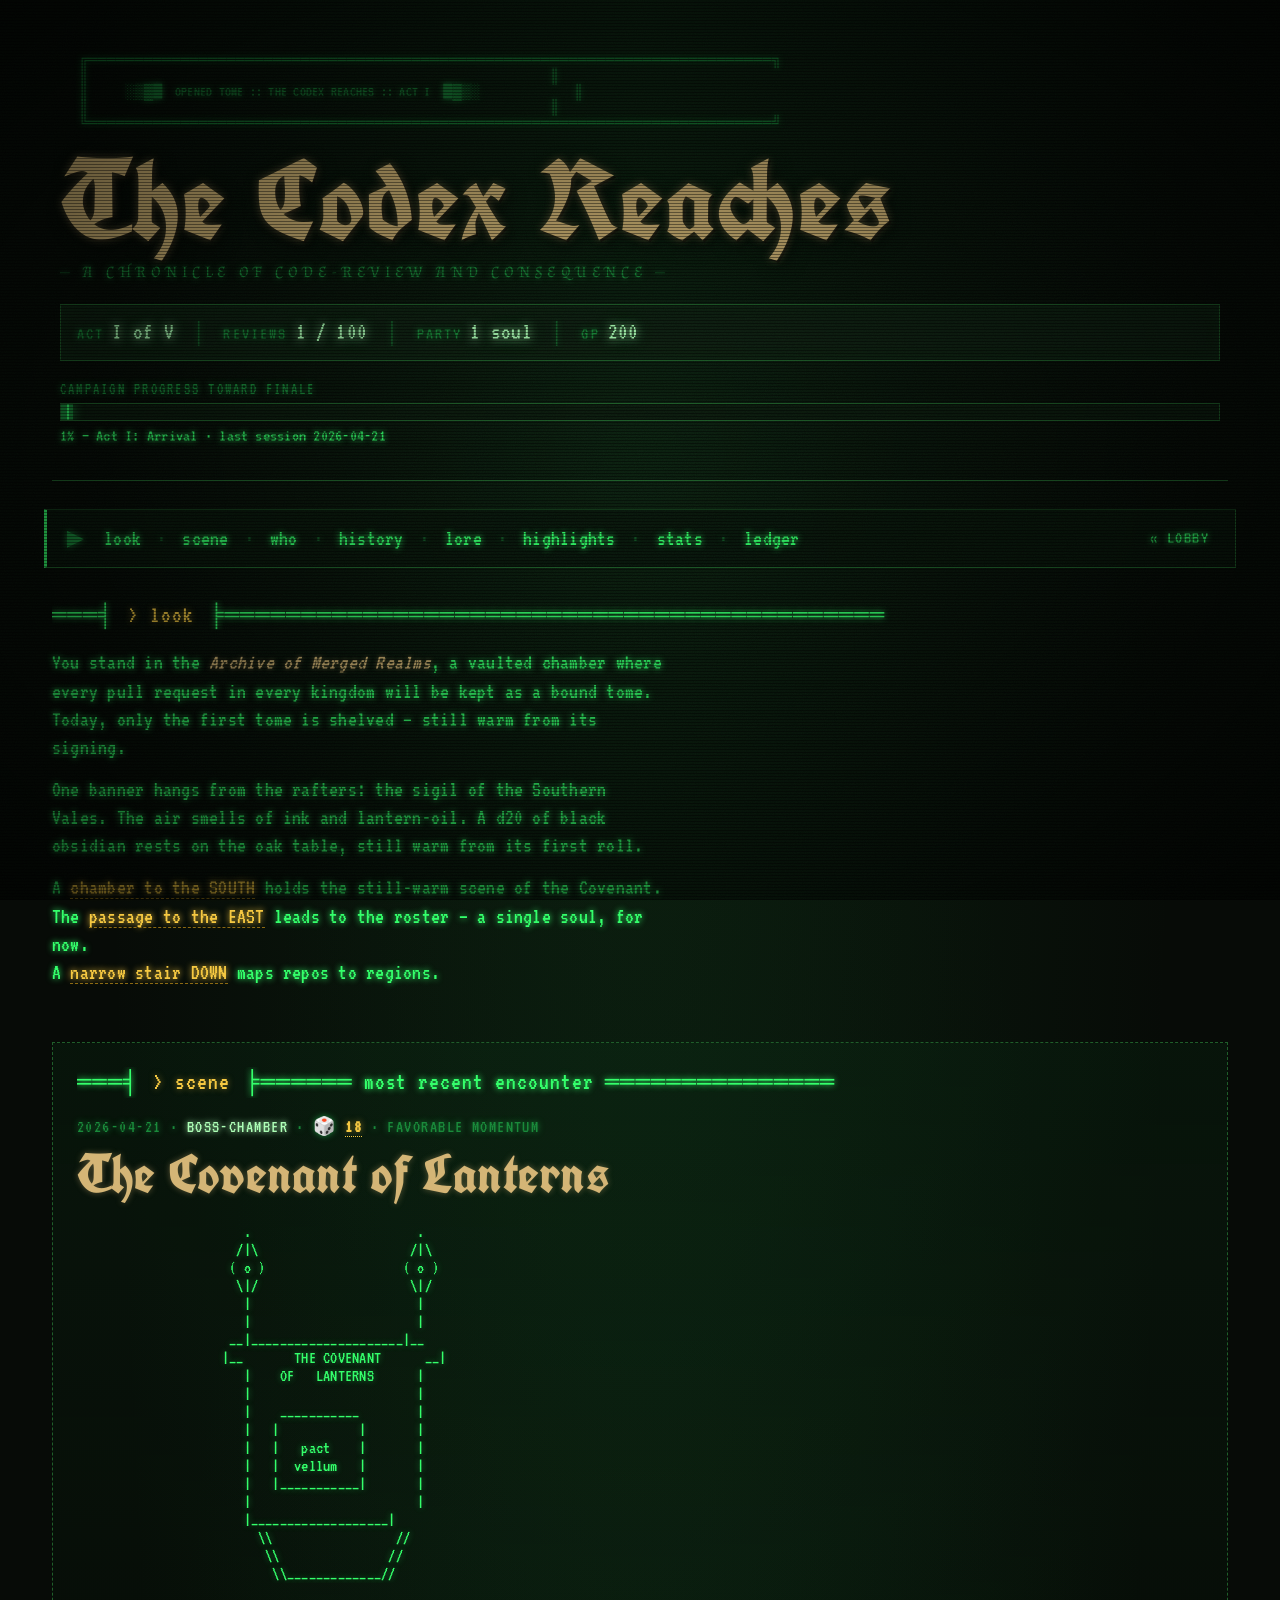
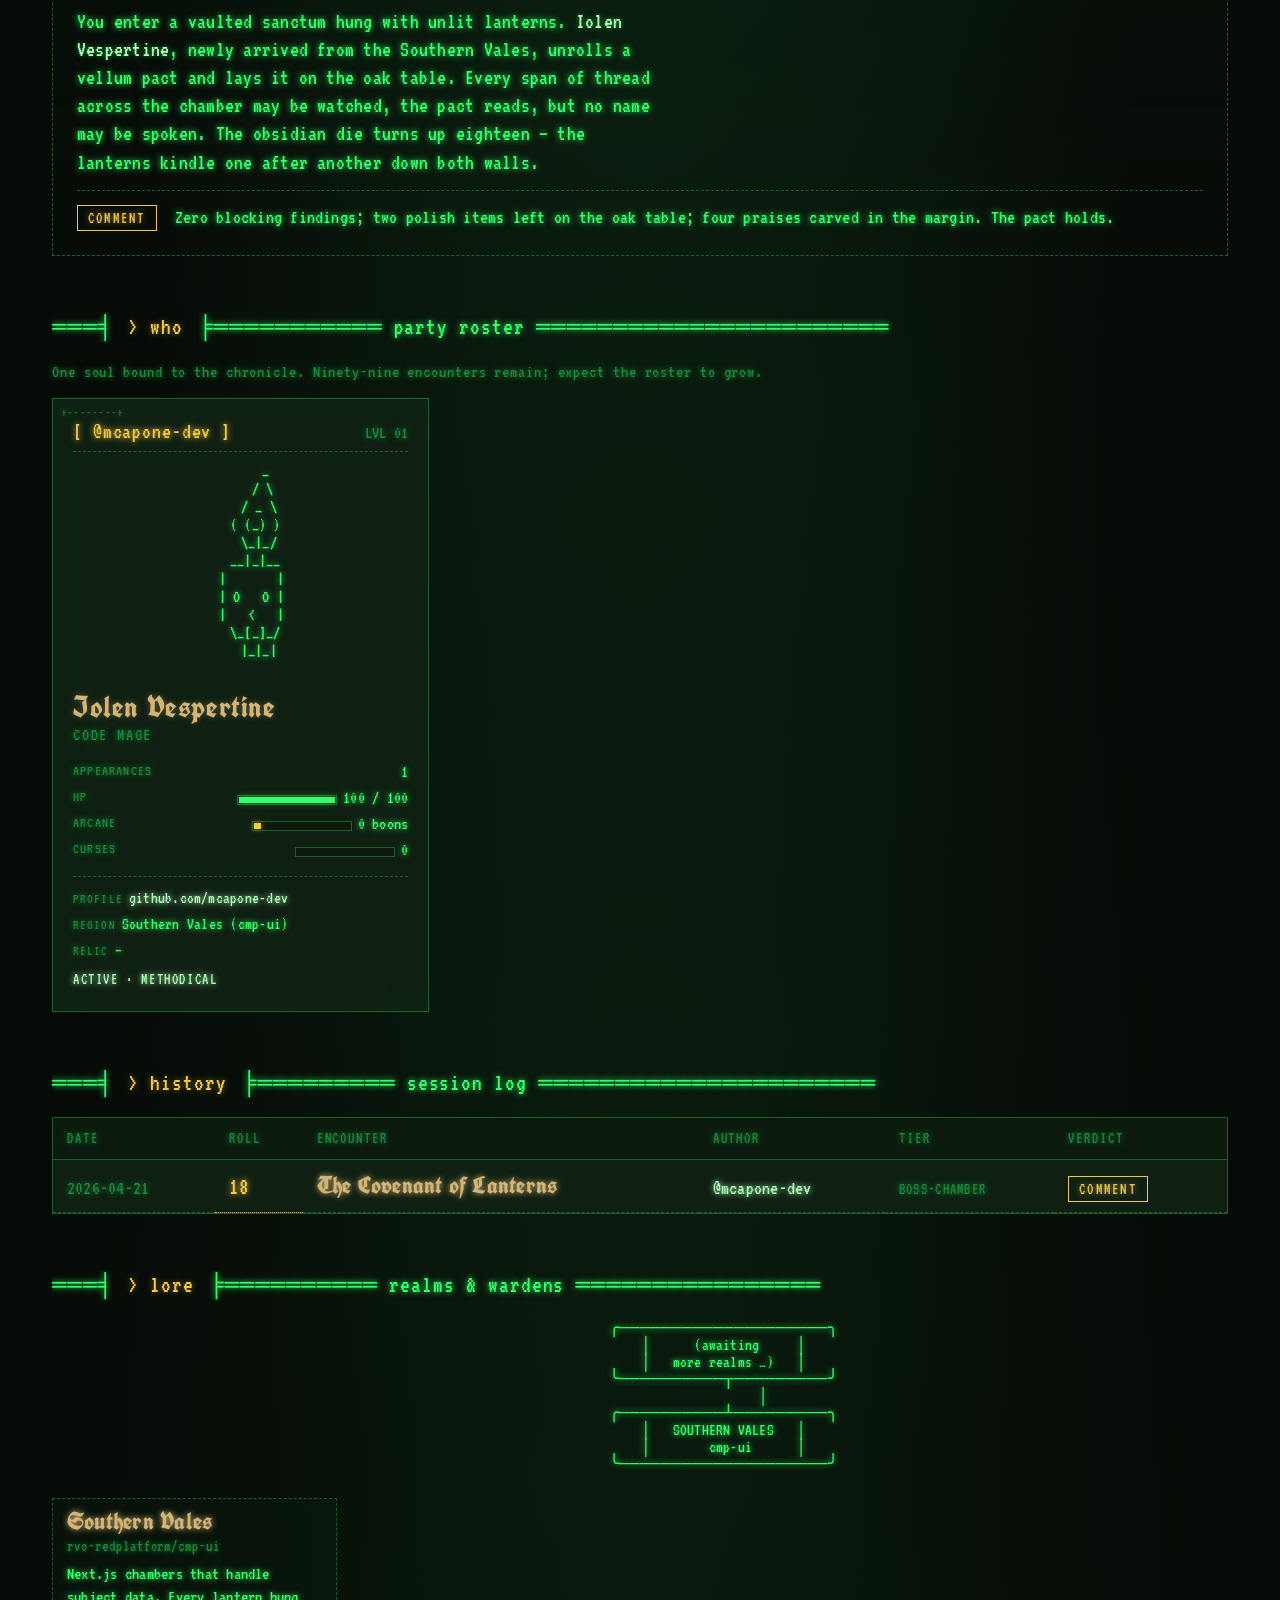
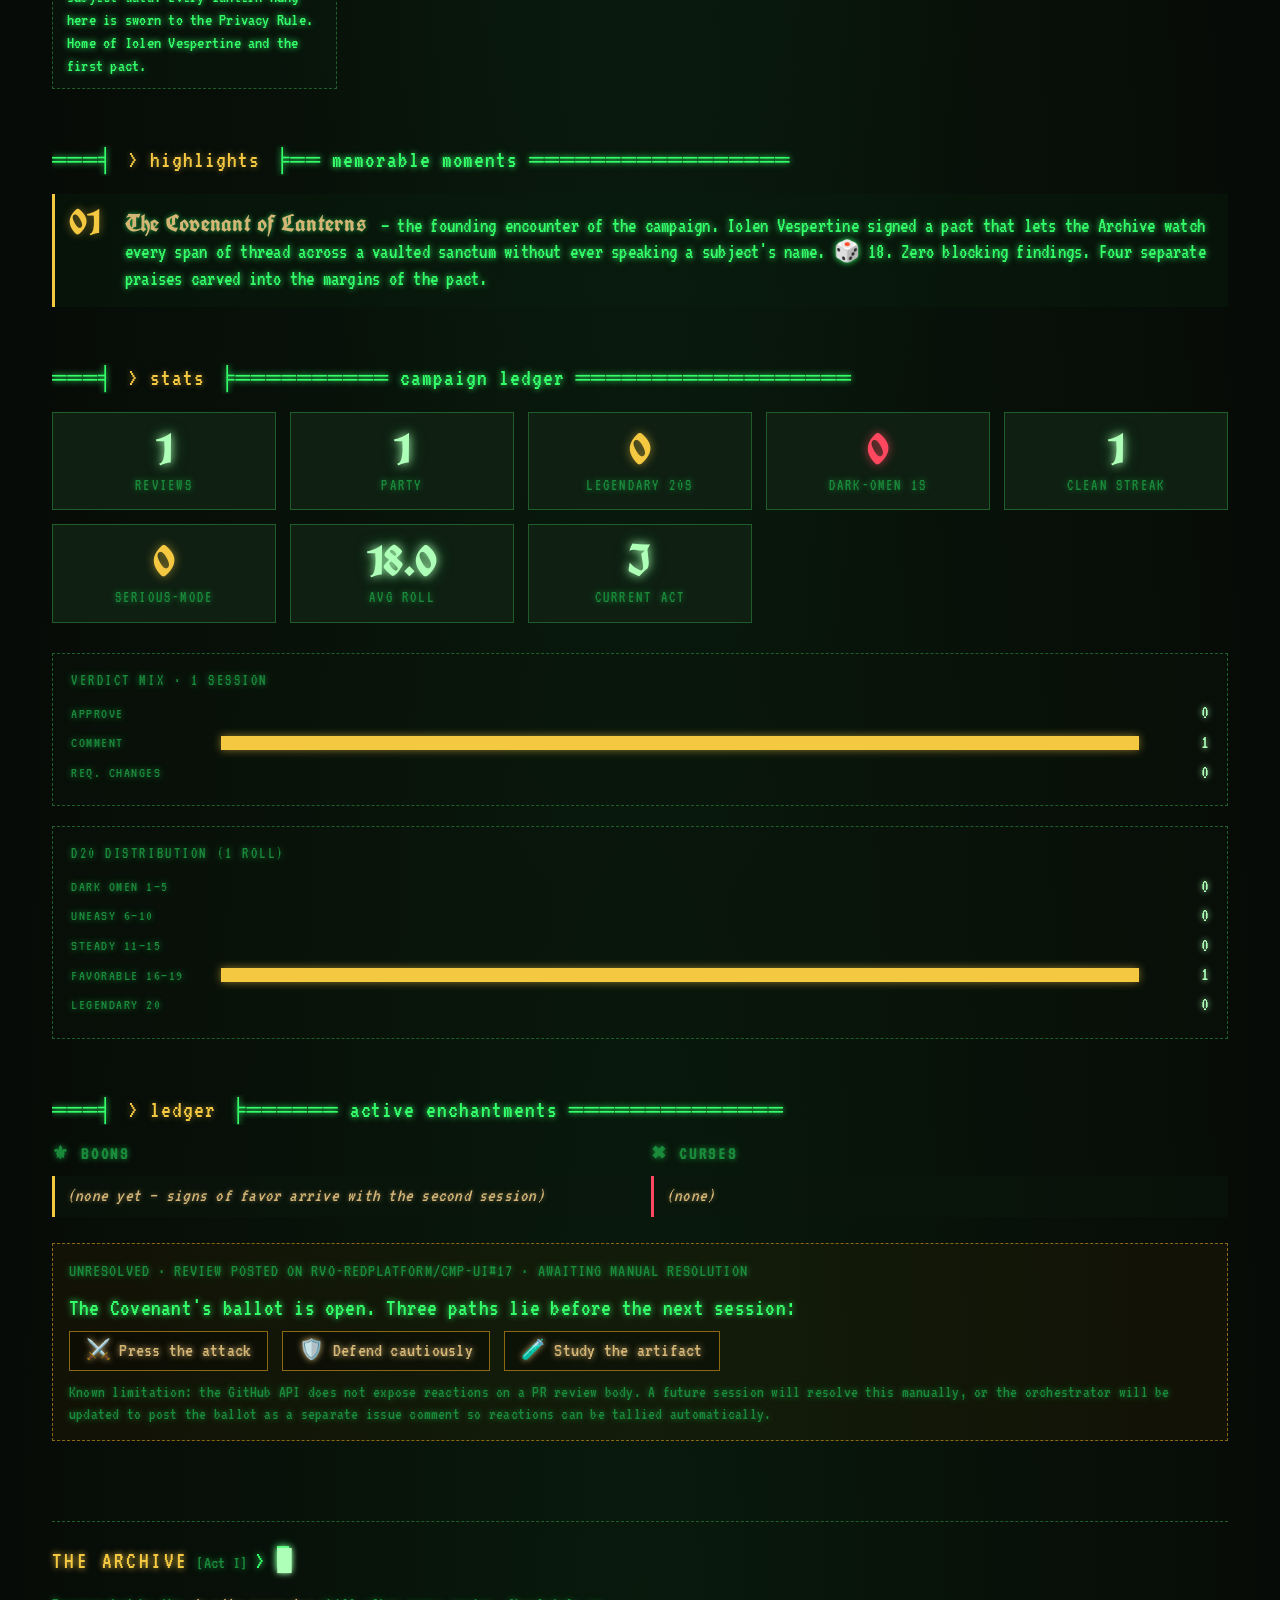
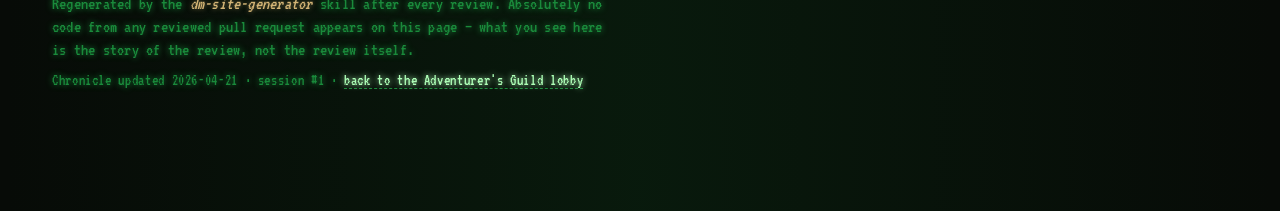
==== campaigns/the-codex-reaches/index.html @ 44d6fd96 "chronicle: initial publish of The Codex Reaches (session 1/100) Publishes the Dungeon Master PR revi" ====
<!doctype html>
<html lang="en">
<head>
  <meta charset="utf-8" />
  <meta name="viewport" content="width=device-width, initial-scale=1" />
  <title>The Codex Reaches · Chronicle</title>
  <meta name="description" content="A code-free Dungeon Master chronicle of the campaign 'The Codex Reaches' — act I, review 1 of 100." />
  <meta name="color-scheme" content="dark" />
  <link rel="stylesheet" href="../../assets/styles.css" />
</head>
<body>
  <div class="static" aria-hidden="true"></div>

  <div class="crt-frame">

    <header class="banner">
      <pre class="banner-ascii" aria-hidden="true">
   ╔══════════════════════════════════════════════════════════════════════════╗
   ║                                                                          ║
   ║      ░▒▓█  OPENED TOME :: THE CODEX REACHES :: ACT I  █▓▒░               ║
   ║                                                                          ║
   ╚══════════════════════════════════════════════════════════════════════════╝</pre>

      <h1 class="banner-title tome">The Codex Reaches</h1>
      <p class="banner-sub">&mdash; a chronicle of code-review and consequence &mdash;</p>

      <div class="statusbar" role="status" aria-label="Campaign status">
        <span class="stat"><span class="stat-label">ACT</span> <span class="stat-val">I of V</span></span>
        <span class="sep">│</span>
        <span class="stat"><span class="stat-label">REVIEWS</span> <span class="stat-val">1 / 100</span></span>
        <span class="sep">│</span>
        <span class="stat"><span class="stat-label">PARTY</span> <span class="stat-val">1 soul</span></span>
        <span class="sep">│</span>
        <span class="stat"><span class="stat-label">GP</span> <span class="stat-val">200</span></span>
      </div>

      <div class="progress-bar" aria-hidden="true">
        <div class="progress-label">Campaign progress toward finale</div>
        <div class="progress-track">
          <div class="progress-fill" style="width: 1%"></div>
        </div>
        <div class="progress-text">1% &mdash; Act I: Arrival &middot; last session 2026-04-21</div>
      </div>
    </header>

    <nav class="command-bar" aria-label="In-chronicle navigation">
      <span class="prompt-arrow">▶</span>
      <a href="#look">look</a>
      <span class="nav-sep">·</span>
      <a href="#scene">scene</a>
      <span class="nav-sep">·</span>
      <a href="#who">who</a>
      <span class="nav-sep">·</span>
      <a href="#history">history</a>
      <span class="nav-sep">·</span>
      <a href="#lore">lore</a>
      <span class="nav-sep">·</span>
      <a href="#highlights">highlights</a>
      <span class="nav-sep">·</span>
      <a href="#stats">stats</a>
      <span class="nav-sep">·</span>
      <a href="#ledger">ledger</a>
      <a class="back-to-lobby" href="../../">« lobby</a>
    </nav>

    <main>

      <section id="look" class="section">
        <h2 class="section-title">═══╡ <span class="cmd">&gt; look</span> ╞═══════════════════════════════════════════</h2>
        <div class="look-body">
          <p class="typed" data-delay="100">
            You stand in the <em>Archive of Merged Realms</em>, a vaulted chamber where every pull request in every kingdom will be kept as a bound tome. Today, only the first tome is shelved &mdash; still warm from its signing.
          </p>
          <p class="typed" data-delay="800">
            One banner hangs from the rafters: the sigil of the Southern Vales. The air smells of ink and lantern-oil. A d20 of black obsidian rests on the oak table, still warm from its first roll.
          </p>
          <p class="typed" data-delay="1600">
            A <a href="#scene" class="exit">chamber to the SOUTH</a> holds the still-warm scene of the Covenant.<br />
            The <a href="#who" class="exit">passage to the EAST</a> leads to the roster &mdash; a single soul, for now.<br />
            A <a href="#lore" class="exit">narrow stair DOWN</a> maps repos to regions.
          </p>
        </div>
      </section>

      <section id="scene" class="section scene">
        <h2 class="section-title">═══╡ <span class="cmd">&gt; scene</span> ╞══════ most recent encounter ═══════════════</h2>
        <p class="scene-meta">
          <span class="date">2026-04-21</span> &middot;
          <span class="tier">boss-chamber</span> &middot;
          🎲 <span class="roll" data-dice="18">18</span> &middot;
          <span class="band">favorable momentum</span>
        </p>
        <h3 class="scene-title">The Covenant of Lanterns</h3>

        <pre class="ascii-scene" aria-hidden="true">
                       .                       .
                      /|\                     /|\
                     ( o )                   ( o )
                      \|/                     \|/
                       |                       |
                       |                       |
                     __|_____________________|__
                    |__       THE COVENANT      __|
                       |    OF   LANTERNS      |
                       |                       |
                       |    ___________        |
                       |   |           |       |
                       |   |   pact    |       |
                       |   |  vellum   |       |
                       |   |___________|       |
                       |                       |
                       |___________________|
                         \\                 //
                          \\               //
                           \\_____________//</pre>

        <p class="scene-narration">
          You enter a vaulted sanctum hung with unlit lanterns. <strong>Iolen Vespertine</strong>, newly arrived from the Southern Vales, unrolls a vellum pact and lays it on the oak table. Every span of thread across the chamber may be watched, the pact reads, but no name may be spoken. The obsidian die turns up eighteen &mdash; the lanterns kindle one after another down both walls.
        </p>
        <p class="scene-outcome">
          <span class="verdict-tag verdict-comment">COMMENT</span>
          Zero blocking findings; two polish items left on the oak table; four praises carved in the margin. The pact holds.
        </p>
      </section>

      <section id="who" class="section">
        <h2 class="section-title">═══╡ <span class="cmd">&gt; who</span> ╞═══════════ party roster ═══════════════════════</h2>
        <p class="section-hint">One soul bound to the chronicle. Ninety-nine encounters remain; expect the roster to grow.</p>

        <div class="party-grid">

          <!-- portrait-id: codemage-01 -->
          <article class="char-card">
            <div class="char-header">
              <span class="char-handle">[ @mcapone-dev ]</span>
              <span class="char-lvl">LVL 01</span>
            </div>
            <div class="char-portrait" aria-hidden="true">       _
      / \
     / _ \
    ( (_) )
     \_|_/
    __|_|__
   |       |
   | O   O |
   |   <   |
    \_[_]_/
     |_|_|
           </div>
            <div class="char-name tome">Iolen Vespertine</div>
            <div class="char-class">Code Mage</div>

            <div class="stat-row"><span class="key">APPEARANCES</span><span class="val">1</span></div>
            <div class="stat-row">
              <span class="key">HP</span>
              <span class="val"><span class="mini-bar" style="--pct: 100%"></span>100 / 100</span>
            </div>
            <div class="stat-row">
              <span class="key">ARCANE</span>
              <span class="val"><span class="mini-bar amber" style="--pct: 10%"></span>0 boons</span>
            </div>
            <div class="stat-row">
              <span class="key">CURSES</span>
              <span class="val"><span class="mini-bar danger" style="--pct: 0%"></span>0</span>
            </div>

            <div class="char-footer">
              <div><span class="fkey">PROFILE</span><a href="https://github.com/mcapone-dev">github.com/mcapone-dev</a></div>
              <div><span class="fkey">REGION</span>Southern Vales (cmp-ui)</div>
              <div><span class="fkey">RELIC</span>&mdash;</div>
              <div class="char-status status-active">active · methodical</div>
            </div>
          </article>

        </div>
      </section>

      <section id="history" class="section">
        <h2 class="section-title">═══╡ <span class="cmd">&gt; history</span> ╞═════════ session log ══════════════════════</h2>
        <div class="history-scroll">
          <table class="session-table">
            <thead>
              <tr>
                <th>date</th>
                <th>roll</th>
                <th>encounter</th>
                <th>author</th>
                <th>tier</th>
                <th>verdict</th>
              </tr>
            </thead>
            <tbody>
              <tr>
                <td class="col-date">2026-04-21</td>
                <td class="col-roll" data-dice="18">18</td>
                <td class="col-title">The Covenant of Lanterns</td>
                <td class="col-author"><a href="https://github.com/mcapone-dev">@mcapone-dev</a></td>
                <td class="col-tier">boss-chamber</td>
                <td><span class="verdict-tag verdict-comment">COMMENT</span></td>
              </tr>
            </tbody>
          </table>
        </div>
      </section>

      <section id="lore" class="section">
        <h2 class="section-title">═══╡ <span class="cmd">&gt; lore</span> ╞══════════ realms &amp; wardens ════════════════</h2>

        <pre class="ascii-map" aria-hidden="true">
                       ╭────────────────────╮
                       │      (awaiting     │
                       │   more realms …)   │
                       ╰──────────┬─────────╯
                                  │
                       ╭──────────┴─────────╮
                       │   SOUTHERN VALES   │
                       │        cmp-ui      │
                       ╰────────────────────╯</pre>

        <ul class="lore-list">
          <li>
            <span class="region">Southern Vales</span>
            <span class="repo">rvo-redplatform/cmp-ui</span>
            <div class="lore-note">Next.js chambers that handle subject data. Every lantern hung here is sworn to the Privacy Rule. Home of Iolen Vespertine and the first pact.</div>
          </li>
        </ul>
      </section>

      <section id="highlights" class="section">
        <h2 class="section-title">═══╡ <span class="cmd">&gt; highlights</span> ╞══ memorable moments ═════════════════</h2>
        <ol class="highlights-list">
          <li>
            <strong>The Covenant of Lanterns</strong> &mdash; the founding encounter of the campaign. Iolen Vespertine signed a pact that lets the Archive watch every span of thread across a vaulted sanctum without ever speaking a subject's name. 🎲 18. Zero blocking findings. Four separate praises carved into the margins of the pact.
          </li>
        </ol>
      </section>

      <section id="stats" class="section">
        <h2 class="section-title">═══╡ <span class="cmd">&gt; stats</span> ╞══════════ campaign ledger ══════════════════</h2>

        <div class="stats-grid">
          <div class="stat-tile"><div class="tile-val">1</div><div class="tile-label">Reviews</div></div>
          <div class="stat-tile"><div class="tile-val">1</div><div class="tile-label">Party</div></div>
          <div class="stat-tile"><div class="tile-val amber">0</div><div class="tile-label">Legendary 20s</div></div>
          <div class="stat-tile"><div class="tile-val danger">0</div><div class="tile-label">Dark-omen 1s</div></div>
          <div class="stat-tile"><div class="tile-val">1</div><div class="tile-label">Clean streak</div></div>
          <div class="stat-tile"><div class="tile-val amber">0</div><div class="tile-label">Serious-mode</div></div>
          <div class="stat-tile"><div class="tile-val">18.0</div><div class="tile-label">Avg roll</div></div>
          <div class="stat-tile"><div class="tile-val">I</div><div class="tile-label">Current act</div></div>
        </div>

        <div class="verdict-chart">
          <h3>Verdict mix &middot; 1 session</h3>
          <div class="bar-row">
            <span class="bar-label">Approve</span>
            <span><span class="bar-fill" style="width: 0%"></span></span>
            <span class="bar-count">0</span>
          </div>
          <div class="bar-row">
            <span class="bar-label">Comment</span>
            <span><span class="bar-fill amber" style="width: 100%"></span></span>
            <span class="bar-count">1</span>
          </div>
          <div class="bar-row">
            <span class="bar-label">Req. changes</span>
            <span><span class="bar-fill danger" style="width: 0%"></span></span>
            <span class="bar-count">0</span>
          </div>
        </div>

        <div class="roll-distribution">
          <h3>D20 distribution (1 roll)</h3>
          <div class="bar-row"><span class="bar-label">dark omen 1–5</span><span><span class="bar-fill danger" style="width: 0%"></span></span><span class="bar-count">0</span></div>
          <div class="bar-row"><span class="bar-label">uneasy 6–10</span><span><span class="bar-fill" style="width: 0%"></span></span><span class="bar-count">0</span></div>
          <div class="bar-row"><span class="bar-label">steady 11–15</span><span><span class="bar-fill" style="width: 0%"></span></span><span class="bar-count">0</span></div>
          <div class="bar-row"><span class="bar-label">favorable 16–19</span><span><span class="bar-fill amber" style="width: 100%"></span></span><span class="bar-count">1</span></div>
          <div class="bar-row"><span class="bar-label">legendary 20</span><span><span class="bar-fill amber" style="width: 0%"></span></span><span class="bar-count">0</span></div>
        </div>
      </section>

      <section id="ledger" class="section">
        <h2 class="section-title">═══╡ <span class="cmd">&gt; ledger</span> ╞══════ active enchantments ══════════════</h2>

        <div class="boons-grid">
          <div class="boons">
            <h3>⚜ Boons</h3>
            <ul>
              <li><em>(none yet — signs of favor arrive with the second session)</em></li>
            </ul>
          </div>
          <div class="curses">
            <h3>✖ Curses</h3>
            <ul>
              <li><em>(none)</em></li>
            </ul>
          </div>
        </div>

        <div class="unresolved-item" style="margin-top: 26px;">
          <p class="unresolved-meta">UNRESOLVED &middot; review posted on rvo-redplatform/cmp-ui#17 &middot; awaiting manual resolution</p>
          <p>The Covenant's ballot is open. Three paths lie before the next session:</p>
          <div class="emoji-choices">
            <span class="choice">⚔️ Press the attack</span>
            <span class="choice">🛡️ Defend cautiously</span>
            <span class="choice">🧪 Study the artifact</span>
          </div>
          <p style="margin-top: 10px; color: var(--fg-dim); font-size: 17px;">
            Known limitation: the GitHub API does not expose reactions on a PR review body. A future session will resolve this manually, or the orchestrator will be updated to post the ballot as a separate issue comment so reactions can be tallied automatically.
          </p>
        </div>
      </section>

    </main>

    <footer>
      <div class="prompt-line">
        <span class="prompt-host">THE ARCHIVE</span><span class="prompt-ctx">[Act I]</span><span class="prompt-arrow">&gt;</span><span class="cursor" aria-hidden="true">█</span>
      </div>
      <p class="footer-note">
        Regenerated by the <em>dm-site-generator</em> skill after every review. Absolutely no code from any reviewed pull
        request appears on this page &mdash; what you see here is the story of the review, not the review itself.
      </p>
      <p class="footer-legal">
        Chronicle updated 2026-04-21 &middot; session #1 &middot; <a href="../../">back to the Adventurer's Guild lobby</a>
      </p>
    </footer>
  </div>

  <script src="../../assets/script.js"></script>
</body>
</html>
---- assets/styles.css ----
/* =====================================================================
   The Codex Reaches — Campaign Chronicle
   Shared stylesheet for the MUD / phosphor-CRT campaign site.
   All pages (lobby + per-campaign) share this file.
   ===================================================================== */

/* ---------- Fonts ---------- */
@import url("https://fonts.googleapis.com/css2?family=VT323&family=UnifrakturCook:wght@700&family=Almendra+SC&display=swap");

/* ---------- Reset + base ---------- */
*,
*::before,
*::after {
  box-sizing: border-box;
  margin: 0;
  padding: 0;
}

:root {
  /* Phosphor palette */
  --bg: #070b07;
  --bg-2: #0c1a0e;
  --panel: #0f1f12;
  --fg: #34ff6b;
  --fg-bright: #aeffb7;
  --fg-dim: #1a8a3b;
  --fg-shadow: #0e4a1f;
  --border: #1f5e2a;
  --border-bright: #3dbd54;

  /* Accents */
  --amber: #f5c842;
  --amber-dim: #8b6812;
  --danger: #ff4860;
  --parchment: #d4b576;
  --parchment-deep: #8a6d36;
  --ink: #4a3818;

  /* Glow presets */
  --glow-soft: 0 0 6px currentColor;
  --glow-mid: 0 0 10px currentColor, 0 0 18px rgba(52, 255, 107, 0.35);
  --glow-hot: 0 0 4px currentColor, 0 0 14px currentColor, 0 0 32px rgba(52, 255, 107, 0.6);

  /* Fonts */
  --font-mud: "VT323", ui-monospace, "SFMono-Regular", "Cascadia Mono", "Consolas", monospace;
  --font-tome: "UnifrakturCook", "Almendra SC", "Iowan Old Style", "Palatino Linotype", serif;
  --font-seal: "Almendra SC", "UnifrakturCook", "Iowan Old Style", serif;

  /* Layout */
  --maxw: 1240px;
  --gutter: 32px;
}

html {
  background: var(--bg);
  color-scheme: dark;
  scroll-behavior: smooth;
}

body {
  background:
    radial-gradient(ellipse at 50% 0%, rgba(32, 120, 55, 0.18), transparent 60%),
    radial-gradient(ellipse at 50% 100%, rgba(12, 60, 25, 0.3), transparent 70%),
    var(--bg);
  color: var(--fg);
  font-family: var(--font-mud);
  font-size: 24px;
  line-height: 1.28;
  min-height: 100vh;
  overflow-x: hidden;
  letter-spacing: 0.01em;
  text-shadow: var(--glow-soft);
}

/* ---------- CRT effects (fixed overlays) ---------- */
body::before {
  /* scanlines */
  content: "";
  position: fixed;
  inset: 0;
  background: repeating-linear-gradient(
    to bottom,
    transparent 0,
    transparent 2px,
    rgba(0, 0, 0, 0.42) 2px,
    rgba(0, 0, 0, 0.42) 3px
  );
  pointer-events: none;
  z-index: 200;
  mix-blend-mode: multiply;
}

body::after {
  /* vignette + CRT barrel-ish darkening at corners + flicker */
  content: "";
  position: fixed;
  inset: 0;
  background: radial-gradient(ellipse at center, transparent 0%, rgba(0, 0, 0, 0.65) 100%);
  pointer-events: none;
  z-index: 199;
  animation: flicker 4.2s infinite;
}

@keyframes flicker {
  0%, 100% { opacity: 1; }
  42% { opacity: 0.96; }
  43% { opacity: 1; }
  79% { opacity: 0.93; }
  80% { opacity: 1; }
  91% { opacity: 0.88; }
  92% { opacity: 1; }
}

/* Optional grain texture — static on top of background */
.static {
  position: fixed;
  inset: 0;
  pointer-events: none;
  z-index: 198;
  opacity: 0.08;
  background-image: url("data:image/svg+xml;utf8,<svg xmlns='http://www.w3.org/2000/svg' width='160' height='160' viewBox='0 0 160 160'><filter id='n'><feTurbulence type='fractalNoise' baseFrequency='0.9' numOctaves='2' stitchTiles='stitch'/><feColorMatrix values='0 0 0 0 0.2  0 0 0 0 0.9  0 0 0 0 0.3  0 0 0 0.6 0'/></filter><rect width='100%' height='100%' filter='url(%23n)'/></svg>");
  background-size: 160px;
}

/* ---------- Frame ---------- */
.crt-frame {
  max-width: var(--maxw);
  margin: 0 auto;
  padding: 28px var(--gutter) 120px;
  position: relative;
  z-index: 1;
}

/* ---------- Typography helpers ---------- */
.glow-hot {
  color: var(--fg-bright);
  text-shadow: var(--glow-hot);
}

.glow-amber {
  color: var(--amber);
  text-shadow: 0 0 6px rgba(245, 200, 66, 0.7), 0 0 14px rgba(245, 200, 66, 0.35);
}

.glow-danger {
  color: var(--danger);
  text-shadow: 0 0 6px rgba(255, 72, 96, 0.7);
}

.tome {
  font-family: var(--font-tome);
  font-weight: 700;
  letter-spacing: 0.02em;
  line-height: 1;
}

.seal {
  font-family: var(--font-seal);
  letter-spacing: 0.16em;
  text-transform: uppercase;
}

pre,
.ascii {
  font-family: var(--font-mud);
  white-space: pre;
  color: var(--fg);
  text-shadow: var(--glow-soft);
  line-height: 1.05;
  overflow-x: auto;
}

a {
  color: var(--fg-bright);
  text-decoration: none;
  text-shadow: var(--glow-soft);
  border-bottom: 1px dashed var(--fg-dim);
  transition: color 120ms ease, text-shadow 120ms ease, border-color 120ms ease;
}

a:hover,
a:focus {
  color: var(--amber);
  text-shadow: 0 0 6px rgba(245, 200, 66, 0.8);
  border-bottom-color: var(--amber);
  outline: none;
}

em {
  font-style: italic;
  color: var(--parchment);
  text-shadow: 0 0 5px rgba(212, 181, 118, 0.5);
}

strong {
  color: var(--fg-bright);
  font-weight: normal;
  text-shadow: 0 0 5px rgba(52, 255, 107, 0.6);
}

hr {
  border: 0;
  border-top: 1px dashed var(--border);
  margin: 28px 0;
}

/* ---------- Banner ---------- */
.banner {
  position: relative;
  padding: 24px 8px 32px;
  border-bottom: 1px solid var(--border);
  margin-bottom: 28px;
}

.banner-ascii {
  color: var(--fg-dim);
  font-size: 15px;
  line-height: 1.05;
  margin-bottom: 18px;
  opacity: 0.85;
}

.banner-title {
  font-family: var(--font-tome);
  font-size: clamp(56px, 9vw, 112px);
  color: var(--parchment);
  text-shadow:
    0 0 8px rgba(212, 181, 118, 0.45),
    2px 2px 0 rgba(0, 0, 0, 0.8),
    4px 6px 18px rgba(0, 0, 0, 0.75);
  line-height: 0.92;
  margin-bottom: 10px;
}

.banner-sub {
  font-family: var(--font-seal);
  letter-spacing: 0.32em;
  text-transform: uppercase;
  color: var(--fg-dim);
  font-size: 16px;
  margin-bottom: 22px;
}

.statusbar {
  display: flex;
  flex-wrap: wrap;
  gap: 18px;
  align-items: baseline;
  font-size: 22px;
  color: var(--fg);
  padding: 12px 16px;
  border: 1px solid var(--border);
  background: var(--panel);
  box-shadow: inset 0 0 20px rgba(0, 255, 80, 0.04);
}

.statusbar .stat {
  display: inline-flex;
  gap: 8px;
  align-items: baseline;
}

.statusbar .stat-label {
  color: var(--fg-dim);
  font-size: 18px;
  letter-spacing: 0.12em;
  text-transform: uppercase;
}

.statusbar .stat-val {
  color: var(--fg-bright);
  font-size: 24px;
  text-shadow: var(--glow-mid);
}

.statusbar .sep {
  color: var(--fg-dim);
  opacity: 0.6;
}

/* ---------- Progress bar (campaign progress) ---------- */
.progress-bar {
  margin-top: 18px;
  font-size: 20px;
}

.progress-label {
  font-size: 16px;
  letter-spacing: 0.14em;
  text-transform: uppercase;
  color: var(--fg-dim);
  margin-bottom: 4px;
}

.progress-track {
  height: 18px;
  border: 1px solid var(--border);
  background: var(--bg-2);
  position: relative;
  overflow: hidden;
}

.progress-fill {
  height: 100%;
  background:
    repeating-linear-gradient(
      90deg,
      var(--fg-dim) 0 6px,
      var(--fg) 6px 8px
    );
  box-shadow: 0 0 12px rgba(52, 255, 107, 0.5);
}

.progress-text {
  margin-top: 4px;
  color: var(--fg);
  font-size: 18px;
}

/* ---------- Command bar (primary nav) ---------- */
.command-bar {
  position: sticky;
  top: 0;
  z-index: 10;
  margin: 0 -8px 32px;
  padding: 12px 20px;
  background: rgba(10, 22, 12, 0.92);
  backdrop-filter: blur(2px);
  border: 1px solid var(--border);
  border-left-width: 3px;
  border-left-color: var(--fg);
  font-size: 22px;
  display: flex;
  flex-wrap: wrap;
  align-items: center;
  gap: 0 10px;
}

.command-bar a {
  padding: 2px 6px;
  border: none;
  color: var(--fg);
}

.command-bar a:hover,
.command-bar a:focus {
  color: var(--bg);
  background: var(--fg);
  text-shadow: none;
}

.prompt-arrow {
  color: var(--fg-dim);
  margin-right: 4px;
}

.nav-sep {
  color: var(--fg-dim);
  opacity: 0.5;
}

.back-to-lobby {
  margin-left: auto;
  color: var(--amber);
  border: 1px solid var(--amber-dim);
  padding: 2px 10px;
  font-size: 18px;
  letter-spacing: 0.08em;
  text-transform: uppercase;
}

.back-to-lobby:hover,
.back-to-lobby:focus {
  background: var(--amber);
  color: var(--bg);
  text-shadow: none;
}

/* ---------- Section ---------- */
.section {
  margin-bottom: 56px;
}

.section-title {
  font-family: var(--font-mud);
  font-size: 24px;
  color: var(--fg);
  font-weight: normal;
  letter-spacing: 0.04em;
  margin-bottom: 18px;
  white-space: nowrap;
  overflow: hidden;
  text-overflow: ellipsis;
}

.section-title .cmd {
  color: var(--amber);
  text-shadow: 0 0 6px rgba(245, 200, 66, 0.5);
  padding: 0 4px;
}

.section-hint {
  color: var(--fg-dim);
  font-size: 18px;
  margin-bottom: 14px;
  letter-spacing: 0.05em;
}

/* ---------- Look ---------- */
.look-body p {
  margin-bottom: 14px;
  font-size: 22px;
  max-width: 68ch;
}

.look-body a.exit {
  color: var(--amber);
  border-bottom-color: var(--amber-dim);
}

/* ---------- Scene ---------- */
.scene {
  border: 1px dashed var(--border);
  padding: 24px;
  background: linear-gradient(180deg, rgba(10, 50, 22, 0.25), transparent);
}

.scene-meta {
  font-size: 18px;
  color: var(--fg-dim);
  letter-spacing: 0.08em;
  margin-bottom: 8px;
  text-transform: uppercase;
}

.scene-meta .roll {
  color: var(--amber);
  text-shadow: 0 0 6px rgba(245, 200, 66, 0.5);
  font-weight: bold;
}

.scene-meta .tier {
  color: var(--fg-bright);
}

.scene-title {
  font-family: var(--font-tome);
  font-weight: 700;
  font-size: clamp(36px, 5vw, 54px);
  color: var(--parchment);
  text-shadow: 0 0 6px rgba(212, 181, 118, 0.4);
  margin: 4px 0 22px;
  line-height: 1;
}

.ascii-scene {
  color: var(--fg);
  font-size: 18px;
  line-height: 1;
  margin: 8px 0 24px;
  text-shadow: 0 0 6px rgba(52, 255, 107, 0.45);
  overflow-x: auto;
}

.scene-narration {
  font-size: 22px;
  max-width: 64ch;
  margin-bottom: 14px;
}

.scene-outcome {
  font-size: 20px;
  margin-top: 12px;
  padding-top: 14px;
  border-top: 1px dashed var(--border);
}

/* ---------- Verdict tags ---------- */
.verdict-tag {
  display: inline-block;
  padding: 2px 10px;
  font-size: 16px;
  letter-spacing: 0.14em;
  text-transform: uppercase;
  font-weight: normal;
  border: 1px solid currentColor;
  margin-right: 10px;
}

.verdict-approve { color: var(--fg-bright); text-shadow: 0 0 6px rgba(174, 255, 183, 0.7); }
.verdict-comment { color: var(--amber); text-shadow: 0 0 6px rgba(245, 200, 66, 0.6); }
.verdict-request { color: var(--danger); text-shadow: 0 0 6px rgba(255, 72, 96, 0.7); }

.legendary-star {
  color: var(--amber);
  text-shadow: 0 0 8px rgba(245, 200, 66, 0.9);
  margin-left: 6px;
}

/* ---------- Party grid (WHO) ---------- */
.party-grid {
  display: grid;
  grid-template-columns: repeat(auto-fill, minmax(310px, 1fr));
  gap: 22px;
}

.char-card {
  position: relative;
  padding: 18px 20px 22px;
  background: var(--panel);
  border: 1px solid var(--border);
  box-shadow:
    inset 0 0 30px rgba(0, 80, 30, 0.18),
    0 0 0 1px rgba(52, 255, 107, 0.05);
  transition: transform 180ms ease, box-shadow 180ms ease, border-color 180ms ease;
  overflow: hidden;
}

.char-card::before {
  /* subtle corner flourishes */
  content: "+--------+";
  position: absolute;
  top: 6px;
  left: 8px;
  right: 8px;
  color: var(--border-bright);
  font-size: 14px;
  opacity: 0.4;
  pointer-events: none;
}

.char-card:hover {
  border-color: var(--fg);
  transform: translateY(-2px);
  box-shadow:
    inset 0 0 40px rgba(0, 120, 50, 0.25),
    0 0 24px rgba(52, 255, 107, 0.22);
}

.char-card:hover .char-portrait {
  color: var(--fg-bright);
  text-shadow: var(--glow-hot);
}

.char-header {
  display: flex;
  justify-content: space-between;
  align-items: baseline;
  margin-bottom: 10px;
  padding-bottom: 6px;
  border-bottom: 1px dashed var(--border);
}

.char-handle {
  color: var(--amber);
  font-size: 22px;
  letter-spacing: 0.04em;
}

.char-lvl {
  color: var(--fg-dim);
  font-size: 18px;
}

.char-portrait {
  font-family: var(--font-mud);
  font-size: 18px;
  line-height: 1;
  white-space: pre;
  text-align: center;
  margin: 10px 0 14px;
  color: var(--fg);
  transition: color 180ms ease, text-shadow 180ms ease;
  min-height: 180px;
  display: flex;
  align-items: center;
  justify-content: center;
}

.char-name {
  font-family: var(--font-tome);
  font-weight: 700;
  font-size: 30px;
  line-height: 1;
  color: var(--parchment);
  text-shadow: 0 0 6px rgba(212, 181, 118, 0.4);
  margin-bottom: 2px;
}

.char-class {
  font-size: 18px;
  color: var(--fg-dim);
  letter-spacing: 0.1em;
  text-transform: uppercase;
  margin-bottom: 14px;
}

.stat-row {
  display: flex;
  justify-content: space-between;
  font-size: 18px;
  margin-bottom: 3px;
}

.stat-row .key {
  color: var(--fg-dim);
  letter-spacing: 0.08em;
  text-transform: uppercase;
  font-size: 15px;
}

.stat-row .val {
  color: var(--fg);
  font-size: 18px;
}

.mini-bar {
  display: inline-block;
  width: 100px;
  height: 10px;
  background: var(--bg-2);
  border: 1px solid var(--border);
  position: relative;
  margin-right: 6px;
  vertical-align: middle;
}

.mini-bar::before {
  content: "";
  position: absolute;
  inset: 1px;
  width: calc(var(--pct, 50%) - 2px);
  background: var(--fg);
  box-shadow: 0 0 6px rgba(52, 255, 107, 0.6);
}

.mini-bar.amber::before { background: var(--amber); box-shadow: 0 0 6px rgba(245, 200, 66, 0.6); }
.mini-bar.danger::before { background: var(--danger); box-shadow: 0 0 6px rgba(255, 72, 96, 0.6); }

.char-footer {
  margin-top: 14px;
  padding-top: 10px;
  border-top: 1px dashed var(--border);
  font-size: 17px;
  display: grid;
  gap: 4px;
}

.char-footer .fkey {
  color: var(--fg-dim);
  letter-spacing: 0.08em;
  text-transform: uppercase;
  font-size: 14px;
  margin-right: 6px;
}

.char-footer a {
  color: var(--fg-bright);
  border: none;
}

.char-status {
  font-size: 16px;
  color: var(--fg-dim);
  text-transform: uppercase;
  letter-spacing: 0.1em;
  margin-top: 4px;
}

.status-active { color: var(--fg-bright); }
.status-cursed { color: var(--danger); }
.status-sabbatical { color: var(--amber-dim); }

/* ---------- History / session log ---------- */
.history-scroll {
  border: 1px solid var(--border);
  background: var(--panel);
  overflow-x: auto;
}

.session-table {
  width: 100%;
  border-collapse: collapse;
  font-size: 20px;
}

.session-table thead th {
  background: var(--bg-2);
  color: var(--fg-dim);
  font-weight: normal;
  font-size: 16px;
  text-transform: uppercase;
  letter-spacing: 0.12em;
  padding: 10px 14px;
  text-align: left;
  border-bottom: 1px solid var(--border);
  white-space: nowrap;
}

.session-table tbody td {
  padding: 10px 14px;
  border-bottom: 1px dashed var(--border);
  vertical-align: baseline;
}

.session-table tbody tr:hover {
  background: rgba(60, 180, 90, 0.06);
}

.session-table .col-date { color: var(--fg-dim); white-space: nowrap; }
.session-table .col-roll { color: var(--amber); font-size: 24px; white-space: nowrap; }
.session-table .col-roll.critical { color: var(--amber); text-shadow: 0 0 10px rgba(245, 200, 66, 0.8); }
.session-table .col-roll.dark { color: var(--danger); text-shadow: 0 0 8px rgba(255, 72, 96, 0.7); }
.session-table .col-title { color: var(--parchment); font-family: var(--font-tome); font-size: 24px; }
.session-table .col-author a { color: var(--fg-bright); border: none; }
.session-table .col-tier { color: var(--fg-dim); font-size: 16px; text-transform: uppercase; letter-spacing: 0.08em; }

/* ---------- Lore / map ---------- */
.ascii-map {
  font-size: 17px;
  color: var(--fg);
  text-align: center;
  margin: 0 auto 26px;
  line-height: 1;
  text-shadow: var(--glow-soft);
}

.lore-list {
  list-style: none;
  display: grid;
  grid-template-columns: repeat(auto-fill, minmax(260px, 1fr));
  gap: 12px;
  font-size: 20px;
}

.lore-list li {
  padding: 10px 14px;
  border: 1px dashed var(--border);
  background: rgba(10, 30, 15, 0.35);
}

.lore-list .region {
  color: var(--parchment);
  font-family: var(--font-tome);
  font-size: 24px;
  display: block;
  line-height: 1;
}

.lore-list .repo {
  color: var(--fg-dim);
  font-size: 16px;
  letter-spacing: 0.06em;
}

.lore-list .lore-note {
  margin-top: 4px;
  font-size: 18px;
  color: var(--fg);
}

/* ---------- Highlights ---------- */
.highlights-list {
  list-style: none;
  counter-reset: hl;
  display: grid;
  gap: 14px;
}

.highlights-list li {
  counter-increment: hl;
  position: relative;
  padding: 14px 20px 14px 70px;
  background: rgba(10, 30, 15, 0.45);
  border-left: 3px solid var(--amber);
  font-size: 21px;
}

.highlights-list li::before {
  content: "0" counter(hl);
  position: absolute;
  left: 14px;
  top: 10px;
  font-family: var(--font-tome);
  font-size: 36px;
  color: var(--amber);
  text-shadow: 0 0 8px rgba(245, 200, 66, 0.5);
  line-height: 1;
}

.highlights-list strong {
  color: var(--parchment);
  font-family: var(--font-tome);
  font-size: 24px;
  display: inline-block;
  margin-right: 6px;
}

/* ---------- Stats ---------- */
.stats-grid {
  display: grid;
  grid-template-columns: repeat(auto-fill, minmax(220px, 1fr));
  gap: 14px;
  margin-bottom: 30px;
}

.stat-tile {
  padding: 14px;
  border: 1px solid var(--border);
  background: var(--panel);
  text-align: center;
}

.stat-tile .tile-val {
  font-family: var(--font-tome);
  font-size: 44px;
  color: var(--fg-bright);
  text-shadow: var(--glow-mid);
  line-height: 1;
  margin-bottom: 4px;
}

.stat-tile .tile-val.amber { color: var(--amber); text-shadow: 0 0 10px rgba(245, 200, 66, 0.6); }
.stat-tile .tile-val.danger { color: var(--danger); text-shadow: 0 0 10px rgba(255, 72, 96, 0.7); }

.stat-tile .tile-label {
  font-size: 16px;
  color: var(--fg-dim);
  letter-spacing: 0.14em;
  text-transform: uppercase;
}

.verdict-chart,
.roll-distribution {
  margin-top: 20px;
  padding: 16px 18px;
  border: 1px dashed var(--border);
  background: rgba(10, 22, 12, 0.4);
}

.verdict-chart h3,
.roll-distribution h3 {
  color: var(--fg-dim);
  font-size: 16px;
  letter-spacing: 0.16em;
  text-transform: uppercase;
  margin-bottom: 10px;
  font-weight: normal;
}

.bar-row {
  display: grid;
  grid-template-columns: 140px 1fr 60px;
  align-items: center;
  gap: 10px;
  font-size: 18px;
  margin-bottom: 4px;
}

.bar-row .bar-label { color: var(--fg-dim); letter-spacing: 0.1em; text-transform: uppercase; font-size: 15px; }
.bar-row .bar-count { color: var(--fg-bright); text-align: right; font-size: 20px; }

.bar-fill {
  display: block;
  height: 14px;
  background: var(--fg);
  box-shadow: 0 0 8px rgba(52, 255, 107, 0.5);
}
.bar-fill.amber  { background: var(--amber);   box-shadow: 0 0 8px rgba(245, 200, 66, 0.55); }
.bar-fill.danger { background: var(--danger);  box-shadow: 0 0 8px rgba(255, 72, 96, 0.6); }

/* ---------- Boons / Curses / Unresolved ---------- */
.boons-grid {
  display: grid;
  grid-template-columns: repeat(auto-fit, minmax(280px, 1fr));
  gap: 22px;
}

.boons h3,
.curses h3,
.unresolved h3 {
  font-size: 18px;
  letter-spacing: 0.16em;
  text-transform: uppercase;
  color: var(--fg-dim);
  margin-bottom: 10px;
}

.boons ul,
.curses ul {
  list-style: none;
  display: grid;
  gap: 6px;
}

.boons li,
.curses li {
  padding: 8px 12px;
  background: rgba(10, 22, 12, 0.6);
  border-left: 3px solid var(--fg-dim);
  font-size: 19px;
}

.boons li { border-left-color: var(--amber); }
.curses li { border-left-color: var(--danger); }

.boons strong { color: var(--amber); font-family: var(--font-tome); font-size: 24px; }
.curses strong { color: var(--danger); font-family: var(--font-tome); font-size: 24px; }

.unresolved-item {
  padding: 16px;
  border: 1px dashed var(--amber-dim);
  background: rgba(60, 40, 0, 0.2);
}

.unresolved-meta {
  color: var(--fg-dim);
  font-size: 18px;
  letter-spacing: 0.06em;
  margin-bottom: 10px;
  text-transform: uppercase;
}

.emoji-choices {
  display: flex;
  flex-wrap: wrap;
  gap: 14px;
  margin-top: 8px;
}

.emoji-choices .choice {
  padding: 6px 16px;
  border: 1px solid var(--amber-dim);
  background: rgba(0, 0, 0, 0.3);
  color: var(--parchment);
  font-size: 20px;
}

/* ---------- Lobby (landing page) ---------- */
.lobby-intro {
  font-size: 22px;
  max-width: 68ch;
  margin: 16px 0 40px;
}

.campaign-grid {
  display: grid;
  gap: 30px;
}

.campaign-card {
  display: grid;
  grid-template-columns: minmax(280px, 380px) 1fr;
  gap: 28px;
  padding: 26px 28px;
  background: linear-gradient(180deg, rgba(10, 30, 16, 0.55), rgba(4, 12, 8, 0.75));
  border: 1px solid var(--border);
  position: relative;
  transition: border-color 180ms ease, box-shadow 180ms ease;
}

.campaign-card:hover {
  border-color: var(--fg);
  box-shadow: 0 0 0 1px var(--fg), 0 0 30px rgba(52, 255, 107, 0.2);
}

.campaign-card::after {
  /* corner brackets */
  content: "";
  position: absolute;
  top: 8px;
  left: 8px;
  right: 8px;
  bottom: 8px;
  border: 1px solid var(--border);
  pointer-events: none;
  opacity: 0.3;
}

.campaign-emblem {
  color: var(--fg);
  font-size: 18px;
  line-height: 1;
  text-align: center;
  display: flex;
  align-items: center;
  justify-content: center;
  min-height: 280px;
  text-shadow: 0 0 8px rgba(52, 255, 107, 0.35);
}

.campaign-emblem.amber {
  color: var(--parchment);
  text-shadow: 0 0 8px rgba(212, 181, 118, 0.5);
}

.campaign-emblem.ember {
  color: #ff9a3f;
  text-shadow: 0 0 10px rgba(255, 154, 63, 0.6);
}

.campaign-body h2 {
  font-family: var(--font-tome);
  font-weight: 700;
  font-size: clamp(44px, 5vw, 68px);
  line-height: 1;
  color: var(--parchment);
  text-shadow: 0 0 8px rgba(212, 181, 118, 0.45);
  margin-bottom: 4px;
}

.campaign-body .tagline {
  font-family: var(--font-seal);
  font-size: 16px;
  letter-spacing: 0.26em;
  text-transform: uppercase;
  color: var(--fg-dim);
  margin-bottom: 18px;
}

.campaign-body .pitch {
  font-size: 22px;
  margin-bottom: 16px;
  max-width: 58ch;
}

.campaign-meta {
  display: flex;
  flex-wrap: wrap;
  gap: 16px 24px;
  font-size: 18px;
  color: var(--fg);
  margin-bottom: 16px;
}

.campaign-meta .key {
  color: var(--fg-dim);
  letter-spacing: 0.08em;
  text-transform: uppercase;
  font-size: 15px;
}

.campaign-meta .val {
  color: var(--fg-bright);
  font-size: 20px;
  margin-left: 4px;
}

.campaign-cta {
  display: inline-block;
  padding: 8px 22px;
  font-size: 20px;
  letter-spacing: 0.18em;
  text-transform: uppercase;
  color: var(--bg);
  background: var(--fg);
  text-shadow: none;
  border: none;
  transition: background 160ms ease, color 160ms ease;
}

.campaign-cta:hover,
.campaign-cta:focus {
  background: var(--amber);
}

.campaign-state {
  position: absolute;
  top: 14px;
  right: 20px;
  font-size: 14px;
  letter-spacing: 0.2em;
  text-transform: uppercase;
  padding: 2px 10px;
  border: 1px solid currentColor;
}

.campaign-state.active   { color: var(--fg-bright); }
.campaign-state.completed { color: var(--parchment); }
.campaign-state.dormant   { color: var(--fg-dim); }

/* ---------- Footer ---------- */
footer {
  margin-top: 80px;
  padding: 24px 0 0;
  border-top: 1px dashed var(--border);
  font-size: 18px;
  color: var(--fg-dim);
}

.prompt-line {
  font-size: 24px;
  color: var(--fg-bright);
  margin-bottom: 16px;
  display: flex;
  align-items: baseline;
  gap: 8px;
}

.prompt-host { color: var(--amber); letter-spacing: 0.1em; }
.prompt-ctx  { color: var(--fg-dim); font-size: 18px; }
.prompt-line .prompt-arrow { color: var(--fg); font-size: 24px; }

.cursor {
  display: inline-block;
  width: 12px;
  height: 22px;
  background: var(--fg);
  box-shadow: 0 0 8px rgba(52, 255, 107, 0.8);
  animation: blink 1.1s steps(1) infinite;
  vertical-align: -3px;
}

@keyframes blink {
  50% { opacity: 0; }
}

.footer-note {
  margin-bottom: 8px;
  max-width: 80ch;
}

.footer-legal {
  color: var(--fg-dim);
  font-size: 16px;
  letter-spacing: 0.04em;
}

/* ---------- Typewriter reveal ---------- */
.typed {
  opacity: 0;
}

.typed.revealed {
  opacity: 1;
  animation: reveal-line 500ms ease-out both;
}

@keyframes reveal-line {
  from { opacity: 0; transform: translateY(6px); filter: blur(1.5px); }
  to   { opacity: 1; transform: none; filter: none; }
}

/* ---------- Responsive ---------- */
@media (max-width: 760px) {
  body { font-size: 20px; }
  .banner-ascii { display: none; }
  .banner-title { font-size: 60px; }
  .statusbar { font-size: 18px; gap: 10px; }
  .statusbar .stat-val { font-size: 20px; }
  .campaign-card { grid-template-columns: 1fr; }
  .campaign-emblem { font-size: 15px; min-height: 200px; }
  .section-title { font-size: 20px; overflow-x: auto; text-overflow: clip; white-space: pre; }
  .command-bar { font-size: 20px; }
}

@media (prefers-reduced-motion: reduce) {
  .cursor { animation: none; }
  body::after { animation: none; }
  .typed { opacity: 1; }
  .typed.revealed { animation: none; }
}

/* ---------- Utility ---------- */
.sr-only {
  position: absolute;
  width: 1px; height: 1px;
  padding: 0; margin: -1px;
  overflow: hidden;
  clip: rect(0,0,0,0);
  white-space: nowrap;
  border: 0;
}

.crit-mark {
  color: var(--amber);
  text-shadow: 0 0 8px rgba(245, 200, 66, 0.8);
}
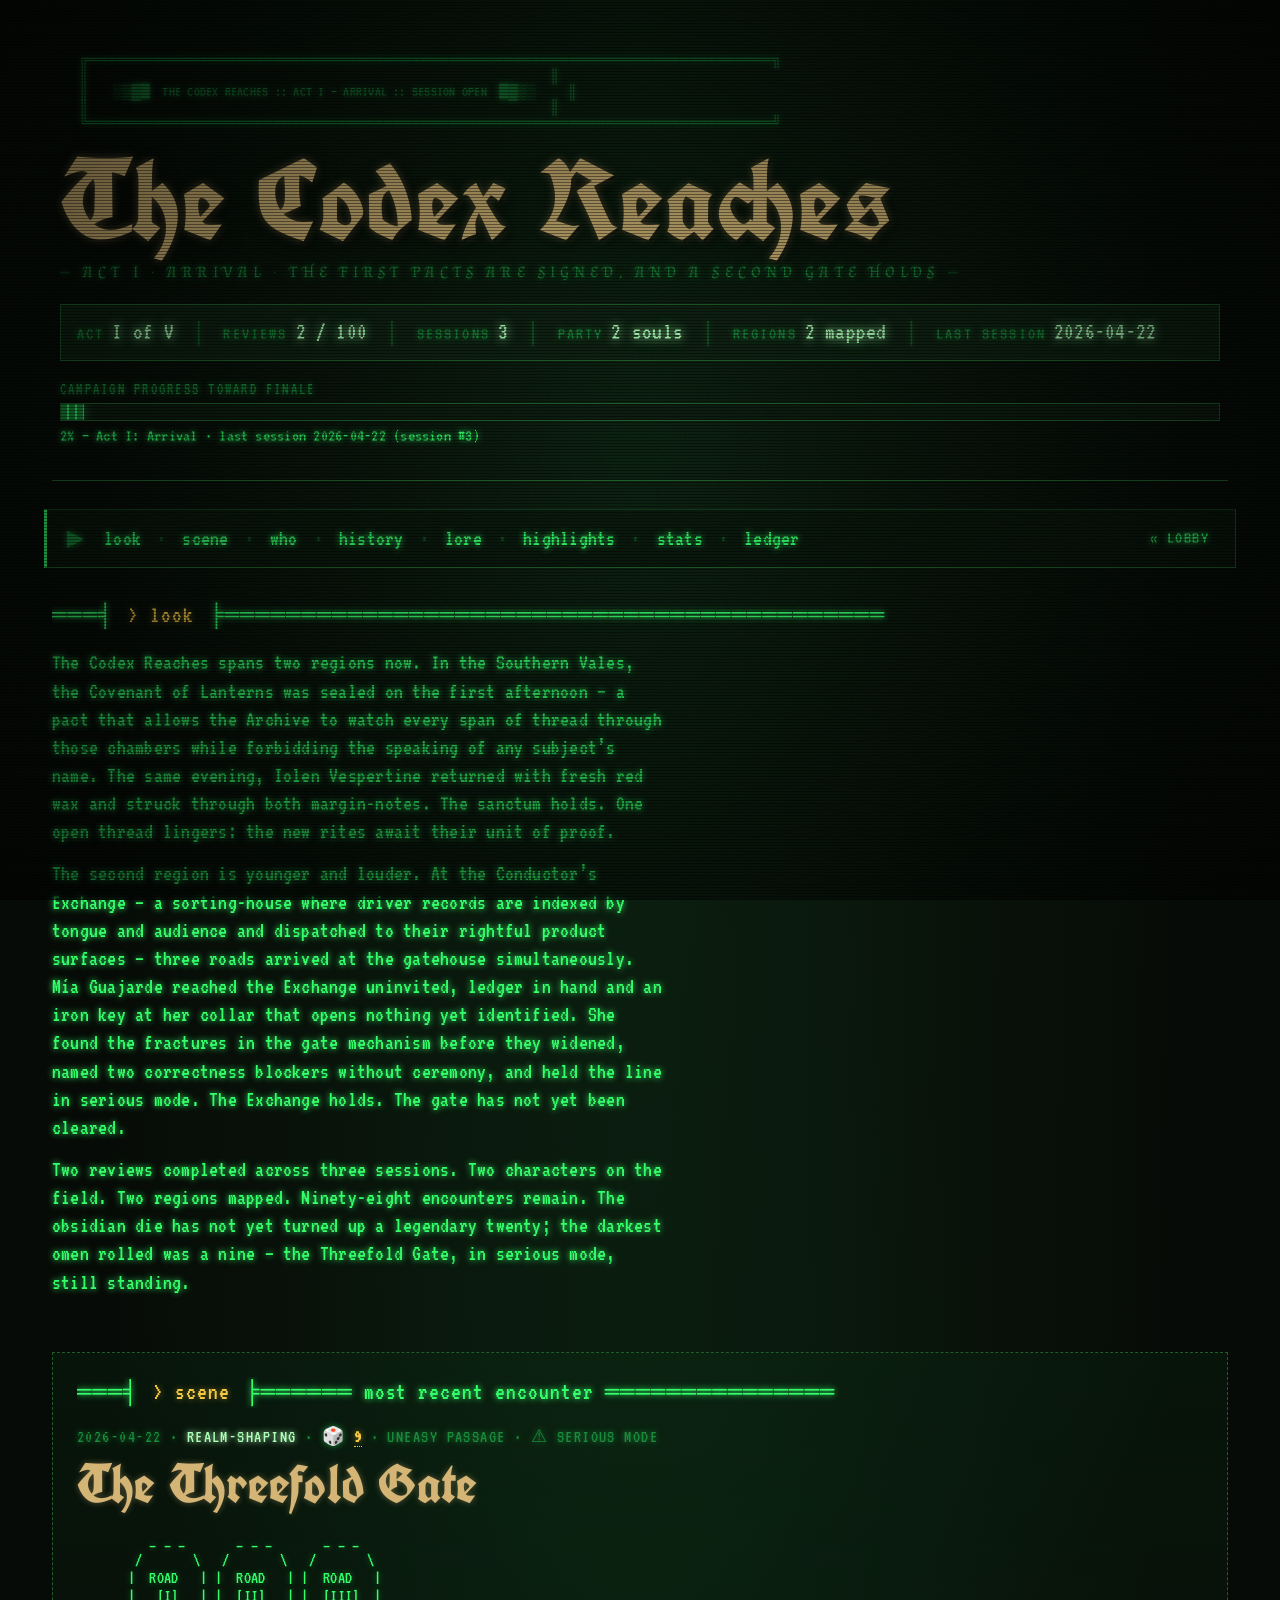
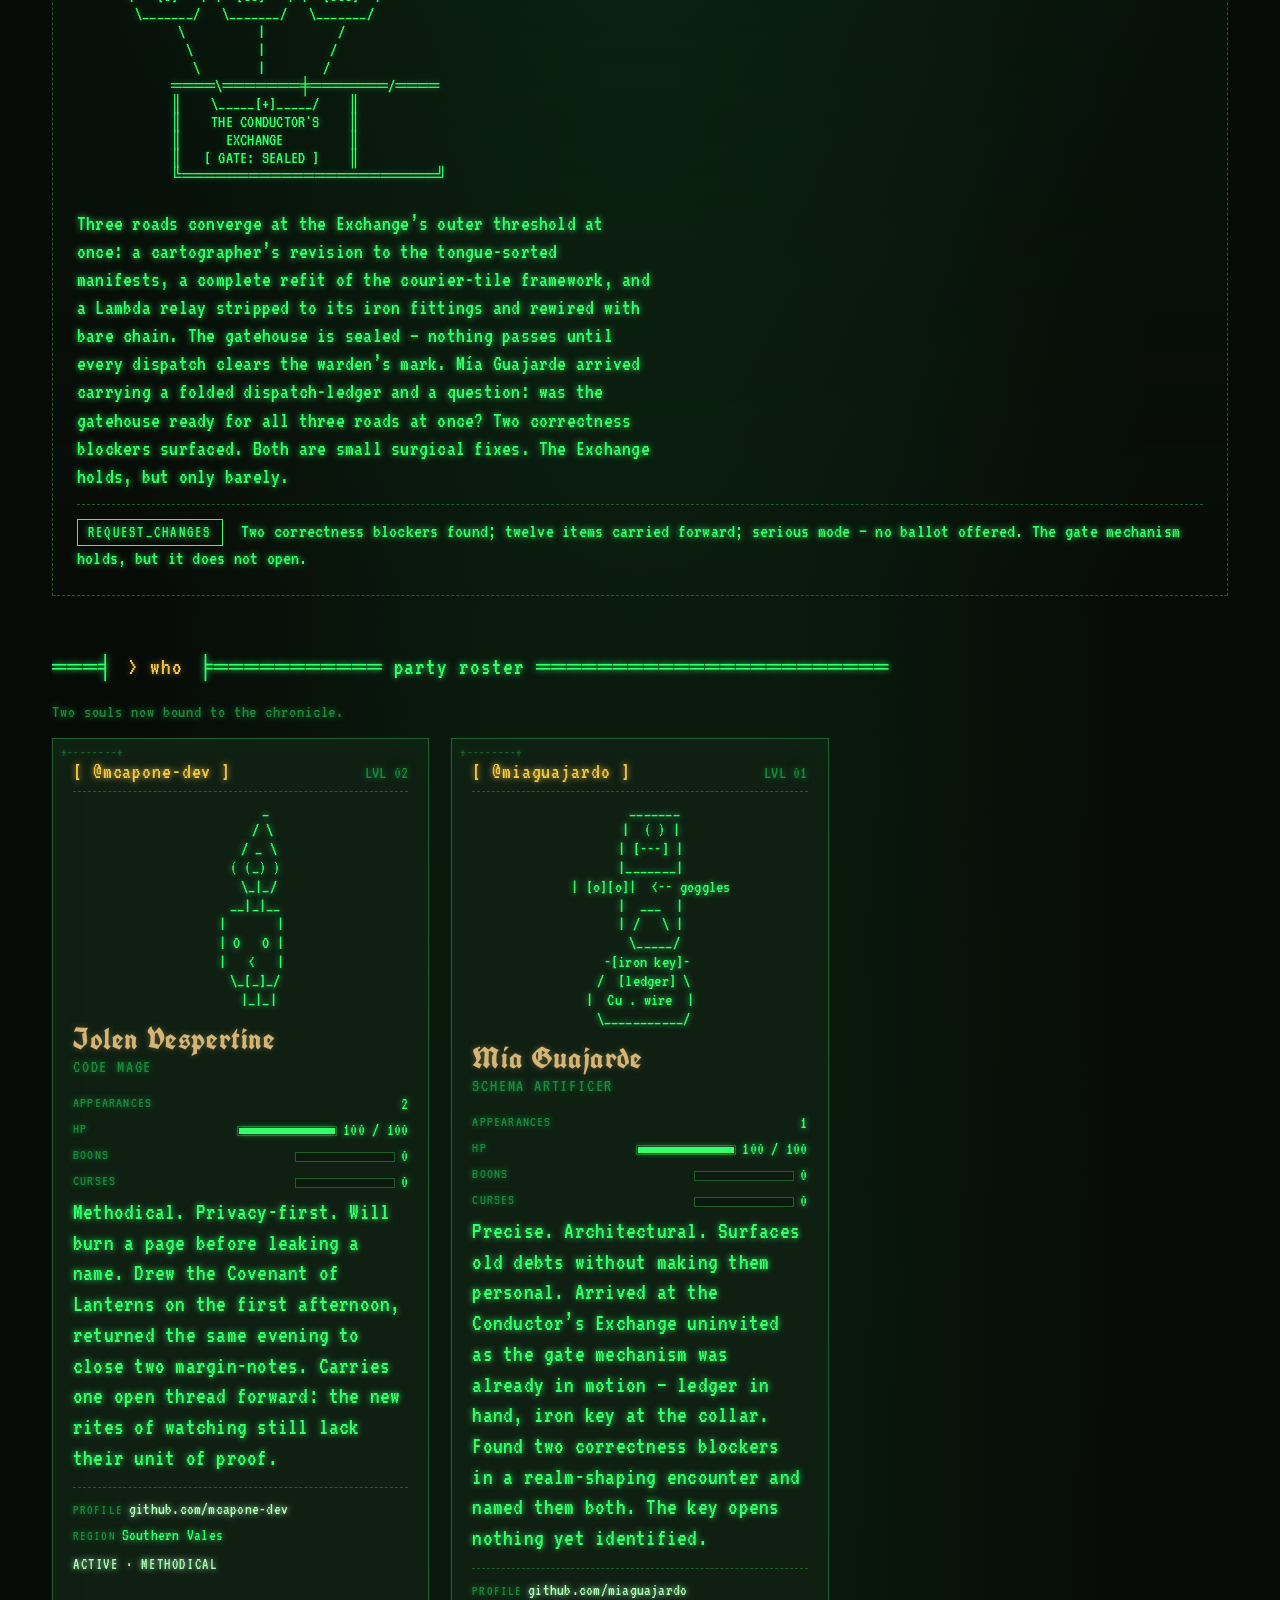
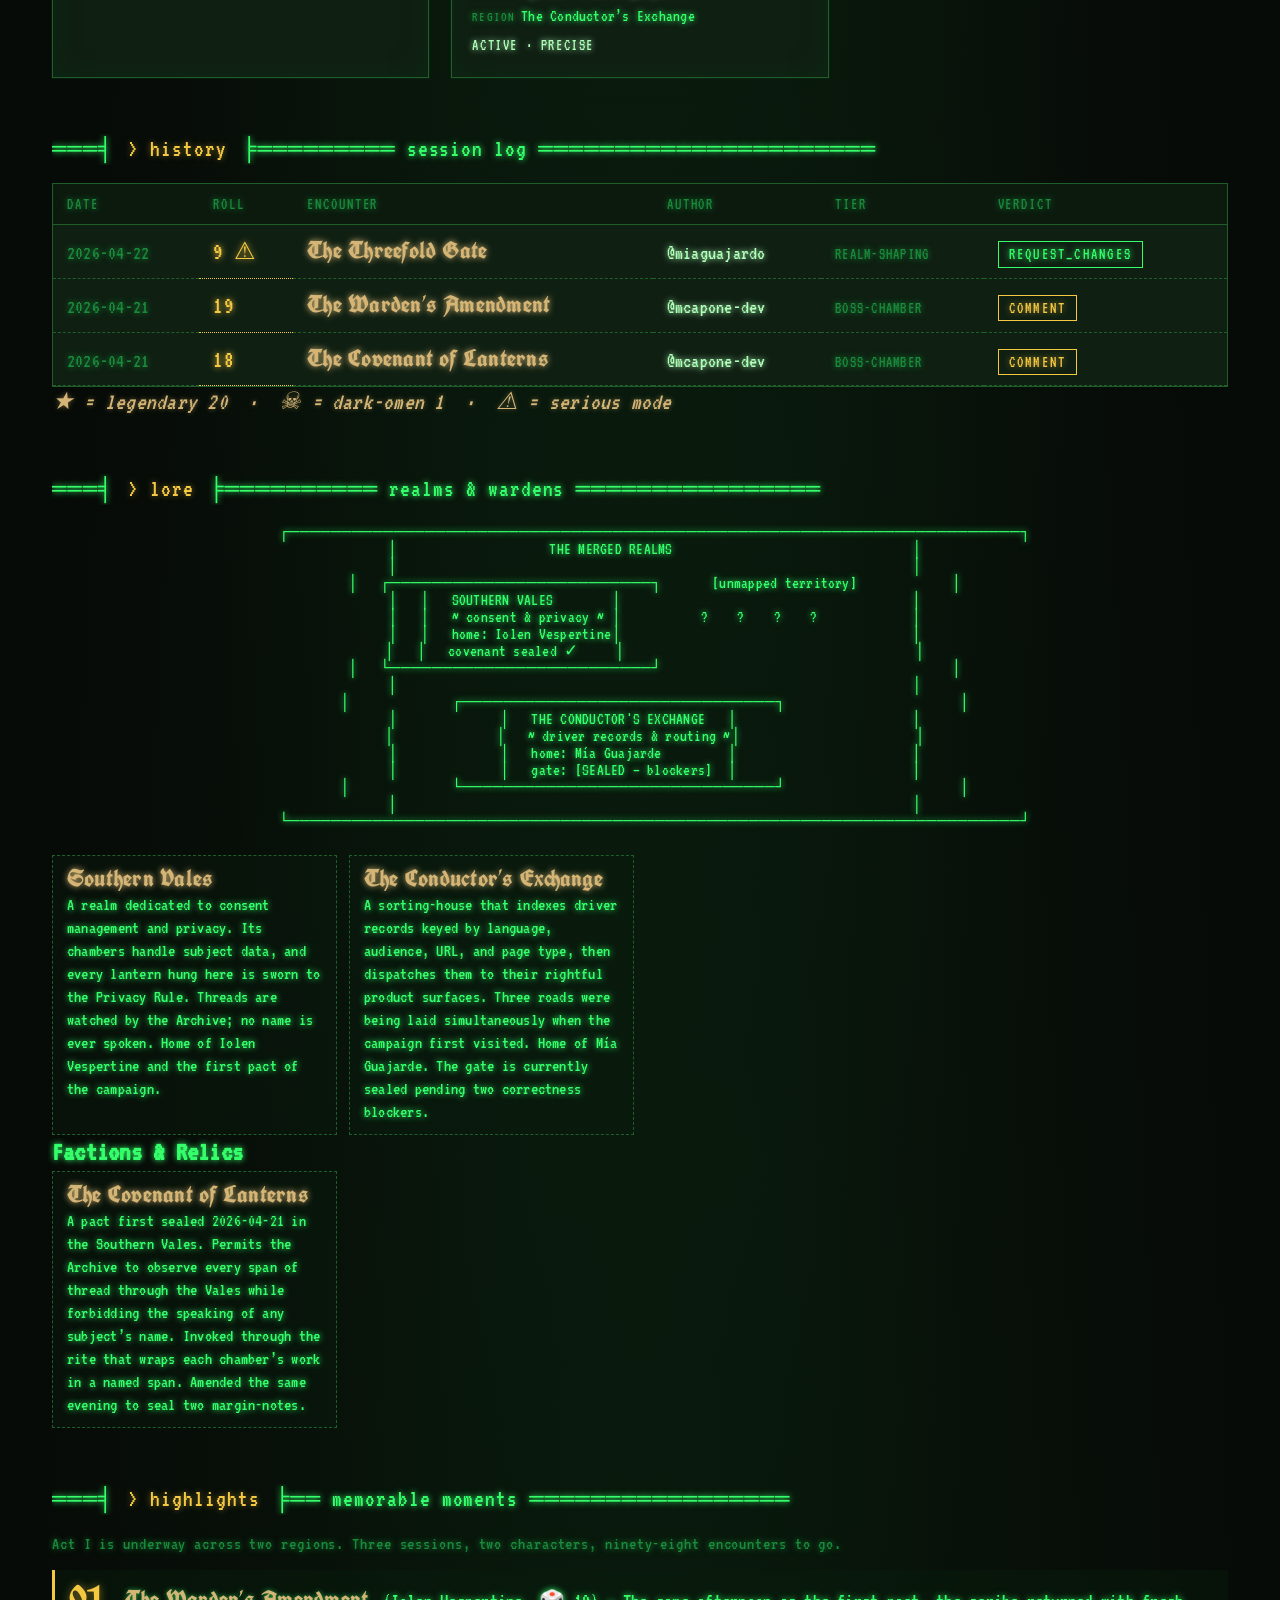
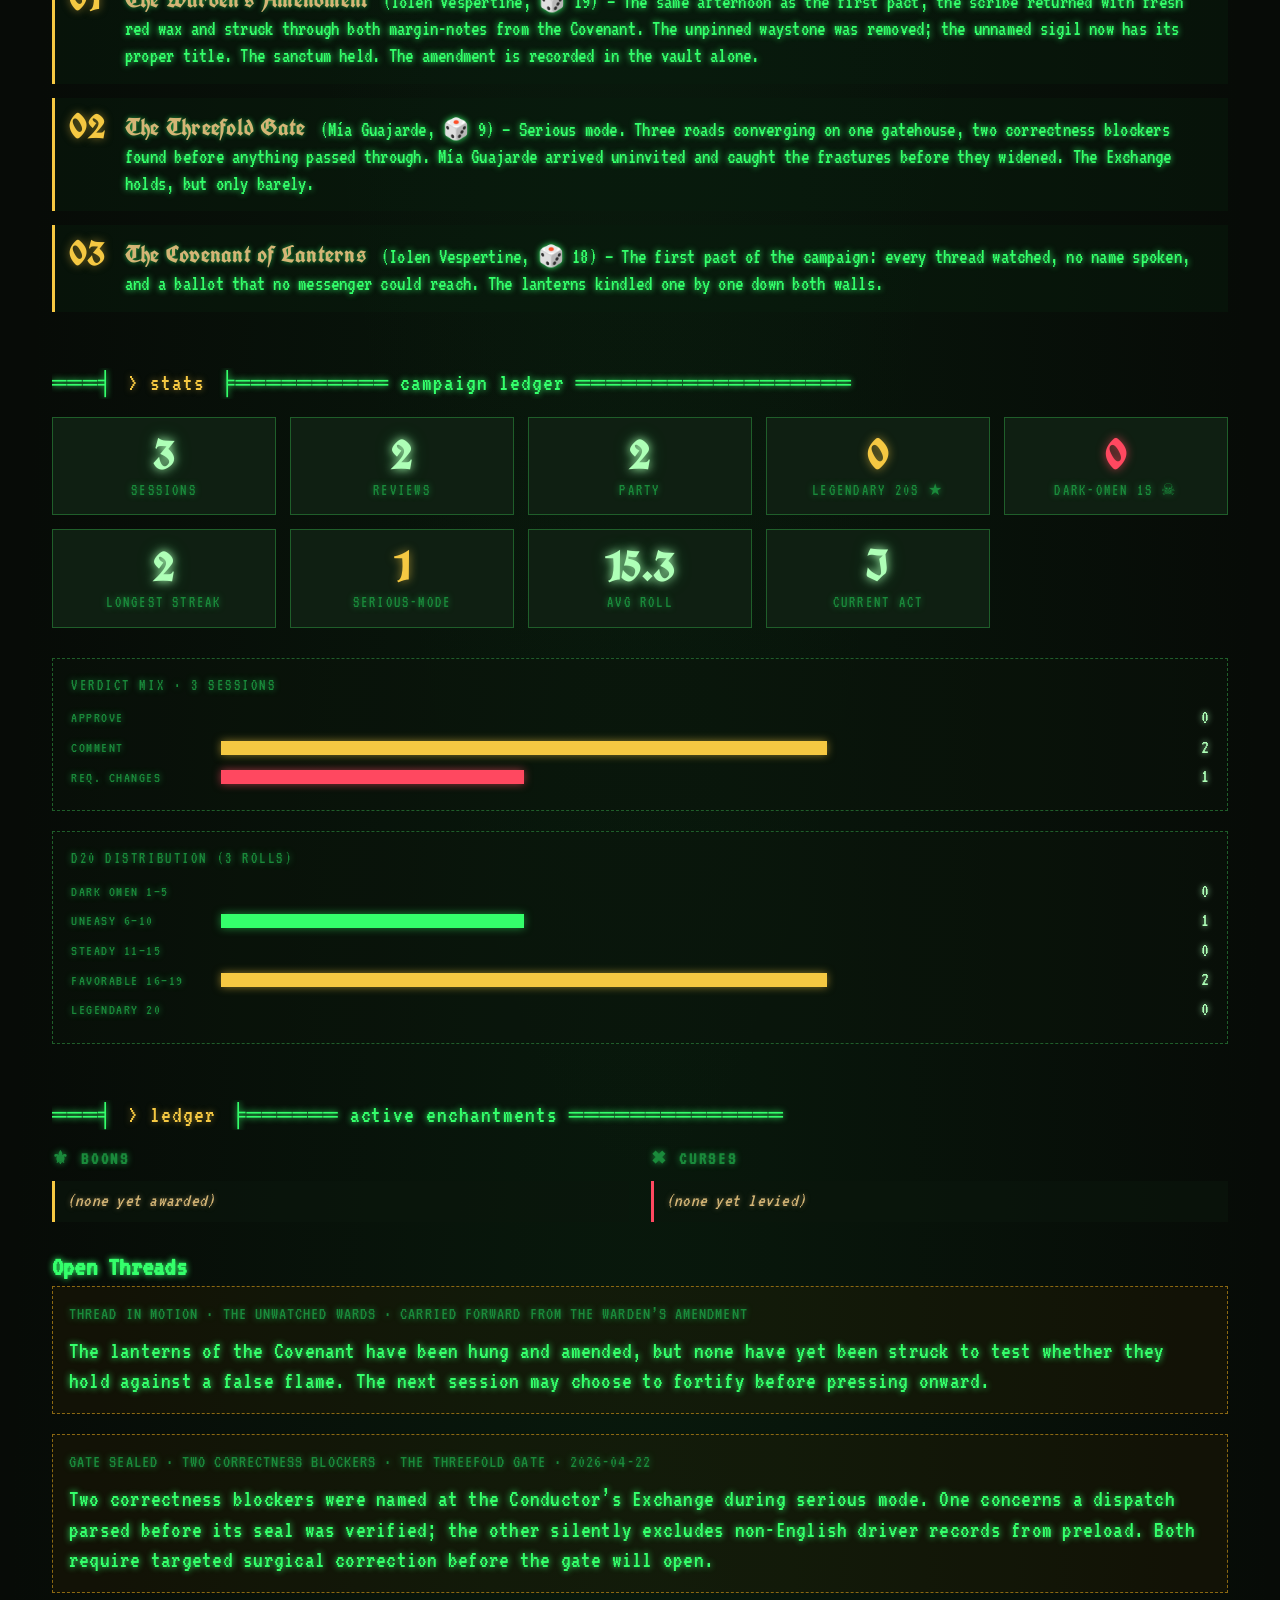
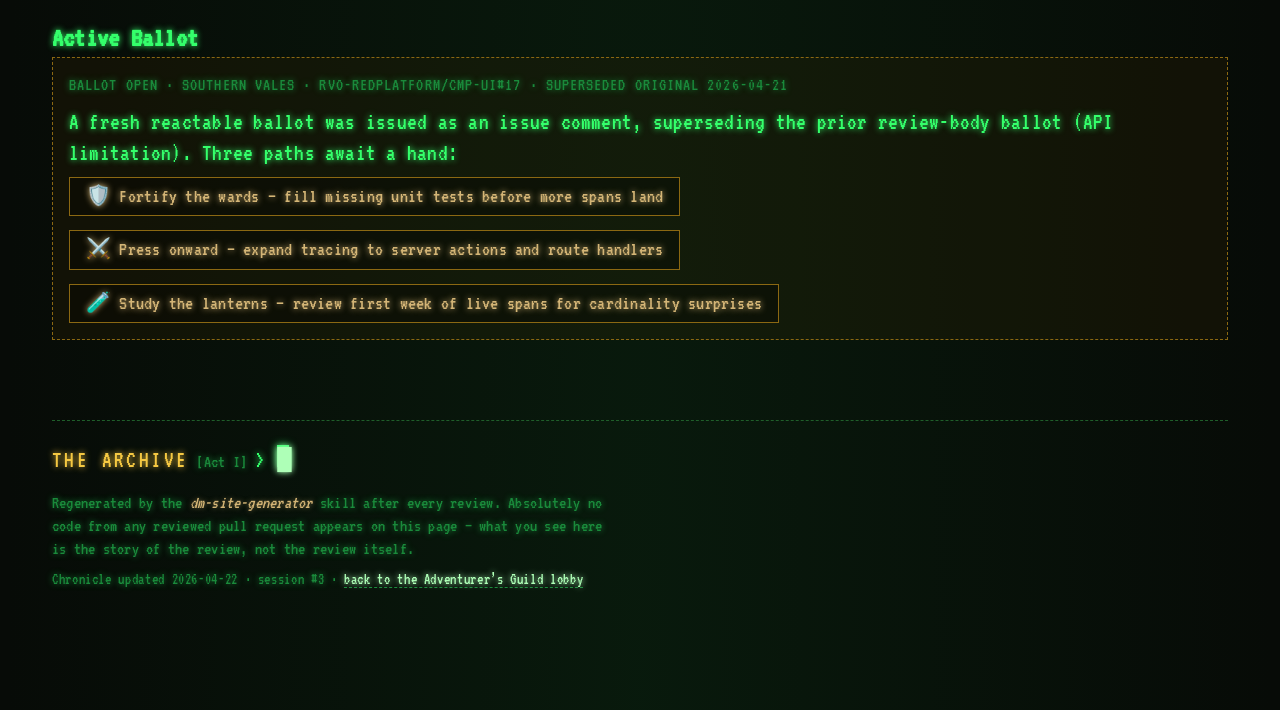
==== commit 59e31c35: "chronicle: regenerate the-codex-reaches + lobby (2026-04-22T00:00:00Z) Session 3 — The Threefold Gat" ====
--- a/campaigns/the-codex-reaches/index.html
+++ b/campaigns/the-codex-reaches/index.html
@@ -3,8 +3,8 @@
 <head>
   <meta charset="utf-8" />
   <meta name="viewport" content="width=device-width, initial-scale=1" />
-  <title>The Codex Reaches · Chronicle</title>
-  <meta name="description" content="A code-free Dungeon Master chronicle of the campaign 'The Codex Reaches' — act I, review 1 of 100." />
+  <title>The Codex Reaches · Campaign Chronicle</title>
+  <meta name="description" content="Chronicle of The Codex Reaches — an ongoing review campaign across the Merged Realms. No code, just story." />
   <meta name="color-scheme" content="dark" />
   <link rel="stylesheet" href="../../assets/styles.css" />
 </head>
@@ -13,36 +13,42 @@
 
   <div class="crt-frame">
 
+    <!-- ============================================================ HEADER -->
     <header class="banner">
       <pre class="banner-ascii" aria-hidden="true">
    ╔══════════════════════════════════════════════════════════════════════════╗
    ║                                                                          ║
-   ║      ░▒▓█  OPENED TOME :: THE CODEX REACHES :: ACT I  █▓▒░               ║
+   ║    ░▒▓█  THE CODEX REACHES :: ACT I — ARRIVAL :: SESSION OPEN  █▓▒░     ║
    ║                                                                          ║
    ╚══════════════════════════════════════════════════════════════════════════╝</pre>
 
       <h1 class="banner-title tome">The Codex Reaches</h1>
-      <p class="banner-sub">&mdash; a chronicle of code-review and consequence &mdash;</p>
+      <p class="banner-sub">&mdash; act I · arrival · the first pacts are signed, and a second gate holds &mdash;</p>
 
       <div class="statusbar" role="status" aria-label="Campaign status">
         <span class="stat"><span class="stat-label">ACT</span> <span class="stat-val">I of V</span></span>
         <span class="sep">│</span>
-        <span class="stat"><span class="stat-label">REVIEWS</span> <span class="stat-val">1 / 100</span></span>
+        <span class="stat"><span class="stat-label">REVIEWS</span> <span class="stat-val">2 / 100</span></span>
         <span class="sep">│</span>
-        <span class="stat"><span class="stat-label">PARTY</span> <span class="stat-val">1 soul</span></span>
+        <span class="stat"><span class="stat-label">SESSIONS</span> <span class="stat-val">3</span></span>
         <span class="sep">│</span>
-        <span class="stat"><span class="stat-label">GP</span> <span class="stat-val">200</span></span>
+        <span class="stat"><span class="stat-label">PARTY</span> <span class="stat-val">2 souls</span></span>
+        <span class="sep">│</span>
+        <span class="stat"><span class="stat-label">REGIONS</span> <span class="stat-val">2 mapped</span></span>
+        <span class="sep">│</span>
+        <span class="stat"><span class="stat-label">LAST SESSION</span> <span class="stat-val">2026-04-22</span></span>
       </div>
 
       <div class="progress-bar" aria-hidden="true">
         <div class="progress-label">Campaign progress toward finale</div>
         <div class="progress-track">
-          <div class="progress-fill" style="width: 1%"></div>
-        </div>
-        <div class="progress-text">1% &mdash; Act I: Arrival &middot; last session 2026-04-21</div>
+          <div class="progress-fill" style="width: 2%"></div>
+        </div>
+        <div class="progress-text">2% &mdash; Act I: Arrival &middot; last session 2026-04-22 (session #3)</div>
       </div>
     </header>
 
+    <!-- ============================================================ NAV -->
     <nav class="command-bar" aria-label="In-chronicle navigation">
       <span class="prompt-arrow">▶</span>
       <a href="#look">look</a>
@@ -60,72 +66,87 @@
       <a href="#stats">stats</a>
       <span class="nav-sep">·</span>
       <a href="#ledger">ledger</a>
-      <a class="back-to-lobby" href="../../">« lobby</a>
+      <a class="back-to-lobby" href="../../">&laquo; lobby</a>
     </nav>
 
     <main>
 
+      <!-- ============================================================ LOOK -->
       <section id="look" class="section">
         <h2 class="section-title">═══╡ <span class="cmd">&gt; look</span> ╞═══════════════════════════════════════════</h2>
         <div class="look-body">
           <p class="typed" data-delay="100">
-            You stand in the <em>Archive of Merged Realms</em>, a vaulted chamber where every pull request in every kingdom will be kept as a bound tome. Today, only the first tome is shelved &mdash; still warm from its signing.
+            The Codex Reaches spans two regions now. In the Southern Vales, the Covenant of Lanterns was
+            sealed on the first afternoon — a pact that allows the Archive to watch every span of thread
+            through those chambers while forbidding the speaking of any subject&rsquo;s name. The same evening,
+            Iolen Vespertine returned with fresh red wax and struck through both margin-notes. The sanctum
+            holds. One open thread lingers: the new rites await their unit of proof.
           </p>
-          <p class="typed" data-delay="800">
-            One banner hangs from the rafters: the sigil of the Southern Vales. The air smells of ink and lantern-oil. A d20 of black obsidian rests on the oak table, still warm from its first roll.
+          <p class="typed" data-delay="700">
+            The second region is younger and louder. At the Conductor&rsquo;s Exchange — a sorting-house where
+            driver records are indexed by tongue and audience and dispatched to their rightful product
+            surfaces — three roads arrived at the gatehouse simultaneously. Mía Guajarde reached the
+            Exchange uninvited, ledger in hand and an iron key at her collar that opens nothing yet
+            identified. She found the fractures in the gate mechanism before they widened, named two
+            correctness blockers without ceremony, and held the line in serious mode. The Exchange holds.
+            The gate has not yet been cleared.
           </p>
-          <p class="typed" data-delay="1600">
-            A <a href="#scene" class="exit">chamber to the SOUTH</a> holds the still-warm scene of the Covenant.<br />
-            The <a href="#who" class="exit">passage to the EAST</a> leads to the roster &mdash; a single soul, for now.<br />
-            A <a href="#lore" class="exit">narrow stair DOWN</a> maps repos to regions.
+          <p class="typed" data-delay="1400">
+            Two reviews completed across three sessions. Two characters on the field. Two regions mapped.
+            Ninety-eight encounters remain. The obsidian die has not yet turned up a legendary twenty;
+            the darkest omen rolled was a nine — the Threefold Gate, in serious mode, still standing.
           </p>
         </div>
       </section>
 
+      <!-- ============================================================ SCENE (featured: most recent session) -->
       <section id="scene" class="section scene">
         <h2 class="section-title">═══╡ <span class="cmd">&gt; scene</span> ╞══════ most recent encounter ═══════════════</h2>
         <p class="scene-meta">
-          <span class="date">2026-04-21</span> &middot;
-          <span class="tier">boss-chamber</span> &middot;
-          🎲 <span class="roll" data-dice="18">18</span> &middot;
-          <span class="band">favorable momentum</span>
+          <span class="date">2026-04-22</span> &middot;
+          <span class="tier">realm-shaping</span> &middot;
+          🎲 <span class="roll" data-dice="9">9</span> &middot;
+          <span class="band">uneasy passage</span> &middot;
+          <span class="serious-badge">⚠ serious mode</span>
         </p>
-        <h3 class="scene-title">The Covenant of Lanterns</h3>
+        <h3 class="scene-title">The Threefold Gate</h3>
 
         <pre class="ascii-scene" aria-hidden="true">
-                       .                       .
-                      /|\                     /|\
-                     ( o )                   ( o )
-                      \|/                     \|/
-                       |                       |
-                       |                       |
-                     __|_____________________|__
-                    |__       THE COVENANT      __|
-                       |    OF   LANTERNS      |
-                       |                       |
-                       |    ___________        |
-                       |   |           |       |
-                       |   |   pact    |       |
-                       |   |  vellum   |       |
-                       |   |___________|       |
-                       |                       |
-                       |___________________|
-                         \\                 //
-                          \\               //
-                           \\_____________//</pre>
+          _ _ _       _ _ _       _ _ _
+        /       \   /       \   /       \
+       |  ROAD   | |  ROAD   | |  ROAD   |
+       |   [I]   | |  [II]   | |  [III]  |
+        \_______/   \_______/   \_______/
+              \          |          /
+               \         |         /
+                \        |        /
+             ════\═══════╪═══════/════
+             ║    \_____[+]_____/    ║
+             ║    THE CONDUCTOR'S    ║
+             ║      EXCHANGE         ║
+             ║   [ GATE: SEALED ]    ║
+             ╚═══════════════════════╝
+</pre>
 
         <p class="scene-narration">
-          You enter a vaulted sanctum hung with unlit lanterns. <strong>Iolen Vespertine</strong>, newly arrived from the Southern Vales, unrolls a vellum pact and lays it on the oak table. Every span of thread across the chamber may be watched, the pact reads, but no name may be spoken. The obsidian die turns up eighteen &mdash; the lanterns kindle one after another down both walls.
+          Three roads converge at the Exchange&rsquo;s outer threshold at once: a cartographer&rsquo;s revision to
+          the tongue-sorted manifests, a complete refit of the courier-tile framework, and a Lambda relay
+          stripped to its iron fittings and rewired with bare chain. The gatehouse is sealed — nothing
+          passes until every dispatch clears the warden&rsquo;s mark. Mía Guajarde arrived carrying a folded
+          dispatch-ledger and a question: was the gatehouse ready for all three roads at once? Two
+          correctness blockers surfaced. Both are small surgical fixes. The Exchange holds, but only barely.
         </p>
         <p class="scene-outcome">
-          <span class="verdict-tag verdict-comment">COMMENT</span>
-          Zero blocking findings; two polish items left on the oak table; four praises carved in the margin. The pact holds.
+          <span class="verdict-tag verdict-request-changes">REQUEST_CHANGES</span>
+          Two correctness blockers found; twelve items carried forward; serious mode — no ballot offered.
+          The gate mechanism holds, but it does not open.
         </p>
       </section>
 
+      <!-- ============================================================ WHO -->
       <section id="who" class="section">
         <h2 class="section-title">═══╡ <span class="cmd">&gt; who</span> ╞═══════════ party roster ═══════════════════════</h2>
-        <p class="section-hint">One soul bound to the chronicle. Ninety-nine encounters remain; expect the roster to grow.</p>
+        <p class="section-hint">Two souls now bound to the chronicle.</p>
 
         <div class="party-grid">
 
@@ -133,9 +154,10 @@
           <article class="char-card">
             <div class="char-header">
               <span class="char-handle">[ @mcapone-dev ]</span>
-              <span class="char-lvl">LVL 01</span>
-            </div>
-            <div class="char-portrait" aria-hidden="true">       _
+              <span class="char-lvl">LVL 02</span>
+            </div>
+            <div class="char-portrait" aria-hidden="true"><pre>
+       _
       / \
      / _ \
     ( (_) )
@@ -143,38 +165,95 @@
     __|_|__
    |       |
    | O   O |
-   |   <   |
+   |   &lt;   |
     \_[_]_/
      |_|_|
-           </div>
+</pre></div>
             <div class="char-name tome">Iolen Vespertine</div>
             <div class="char-class">Code Mage</div>
 
-            <div class="stat-row"><span class="key">APPEARANCES</span><span class="val">1</span></div>
+            <div class="stat-row"><span class="key">APPEARANCES</span><span class="val">2</span></div>
             <div class="stat-row">
               <span class="key">HP</span>
               <span class="val"><span class="mini-bar" style="--pct: 100%"></span>100 / 100</span>
             </div>
             <div class="stat-row">
-              <span class="key">ARCANE</span>
-              <span class="val"><span class="mini-bar amber" style="--pct: 10%"></span>0 boons</span>
+              <span class="key">BOONS</span>
+              <span class="val"><span class="mini-bar amber" style="--pct: 0%"></span>0</span>
             </div>
             <div class="stat-row">
               <span class="key">CURSES</span>
               <span class="val"><span class="mini-bar danger" style="--pct: 0%"></span>0</span>
             </div>
 
+            <p class="char-bio">
+              Methodical. Privacy-first. Will burn a page before leaking a name. Drew the Covenant of
+              Lanterns on the first afternoon, returned the same evening to close two margin-notes.
+              Carries one open thread forward: the new rites of watching still lack their unit of proof.
+            </p>
+
             <div class="char-footer">
               <div><span class="fkey">PROFILE</span><a href="https://github.com/mcapone-dev">github.com/mcapone-dev</a></div>
-              <div><span class="fkey">REGION</span>Southern Vales (cmp-ui)</div>
-              <div><span class="fkey">RELIC</span>&mdash;</div>
+              <div><span class="fkey">REGION</span>Southern Vales</div>
               <div class="char-status status-active">active · methodical</div>
             </div>
           </article>
 
-        </div>
-      </section>
-
+          <!-- portrait-id: schemartificer-01 -->
+          <article class="char-card">
+            <div class="char-header">
+              <span class="char-handle">[ @miaguajardo ]</span>
+              <span class="char-lvl">LVL 01</span>
+            </div>
+            <div class="char-portrait" aria-hidden="true"><pre>
+    _______
+   |  ( ) |
+   | [---] |
+   |_______|
+   | [o][o]|  &lt;-- goggles
+   |  ___  |
+   | /   \ |
+    \_____/
+  -[iron key]-
+ /  [ledger] \
+|  Cu . wire  |
+ \___________/
+</pre></div>
+            <div class="char-name tome">Mía Guajarde</div>
+            <div class="char-class">Schema Artificer</div>
+
+            <div class="stat-row"><span class="key">APPEARANCES</span><span class="val">1</span></div>
+            <div class="stat-row">
+              <span class="key">HP</span>
+              <span class="val"><span class="mini-bar" style="--pct: 100%"></span>100 / 100</span>
+            </div>
+            <div class="stat-row">
+              <span class="key">BOONS</span>
+              <span class="val"><span class="mini-bar amber" style="--pct: 0%"></span>0</span>
+            </div>
+            <div class="stat-row">
+              <span class="key">CURSES</span>
+              <span class="val"><span class="mini-bar danger" style="--pct: 0%"></span>0</span>
+            </div>
+
+            <p class="char-bio">
+              Precise. Architectural. Surfaces old debts without making them personal. Arrived at the
+              Conductor&rsquo;s Exchange uninvited as the gate mechanism was already in motion — ledger in hand,
+              iron key at the collar. Found two correctness blockers in a realm-shaping encounter and named
+              them both. The key opens nothing yet identified.
+            </p>
+
+            <div class="char-footer">
+              <div><span class="fkey">PROFILE</span><a href="https://github.com/miaguajardo">github.com/miaguajardo</a></div>
+              <div><span class="fkey">REGION</span>The Conductor&rsquo;s Exchange</div>
+              <div class="char-status status-active">active · precise</div>
+            </div>
+          </article>
+
+        </div>
+      </section>
+
+      <!-- ============================================================ HISTORY -->
       <section id="history" class="section">
         <h2 class="section-title">═══╡ <span class="cmd">&gt; history</span> ╞═════════ session log ══════════════════════</h2>
         <div class="history-scroll">
@@ -190,6 +269,22 @@
               </tr>
             </thead>
             <tbody>
+              <tr class="serious-mode-row">
+                <td class="col-date">2026-04-22</td>
+                <td class="col-roll" data-dice="9">9 ⚠</td>
+                <td class="col-title">The Threefold Gate</td>
+                <td class="col-author"><a href="https://github.com/miaguajardo">@miaguajardo</a></td>
+                <td class="col-tier">realm-shaping</td>
+                <td><span class="verdict-tag verdict-request-changes">REQUEST_CHANGES</span></td>
+              </tr>
+              <tr>
+                <td class="col-date">2026-04-21</td>
+                <td class="col-roll" data-dice="19">19</td>
+                <td class="col-title">The Warden&rsquo;s Amendment</td>
+                <td class="col-author"><a href="https://github.com/mcapone-dev">@mcapone-dev</a></td>
+                <td class="col-tier">boss-chamber</td>
+                <td><span class="verdict-tag verdict-comment">COMMENT</span></td>
+              </tr>
               <tr>
                 <td class="col-date">2026-04-21</td>
                 <td class="col-roll" data-dice="18">18</td>
@@ -201,56 +296,99 @@
             </tbody>
           </table>
         </div>
-      </section>
-
+        <p class="table-note"><em>★ = legendary 20 &nbsp;·&nbsp; ☠ = dark-omen 1 &nbsp;·&nbsp; ⚠ = serious mode</em></p>
+      </section>
+
+      <!-- ============================================================ LORE -->
       <section id="lore" class="section">
         <h2 class="section-title">═══╡ <span class="cmd">&gt; lore</span> ╞══════════ realms &amp; wardens ════════════════</h2>
 
         <pre class="ascii-map" aria-hidden="true">
-                       ╭────────────────────╮
-                       │      (awaiting     │
-                       │   more realms …)   │
-                       ╰──────────┬─────────╯
-                                  │
-                       ╭──────────┴─────────╮
-                       │   SOUTHERN VALES   │
-                       │        cmp-ui      │
-                       ╰────────────────────╯</pre>
+    ┌──────────────────────────────────────────────────────────────────────┐
+    │                     THE MERGED REALMS                                 │
+    │                                                                       │
+    │   ┌─────────────────────────┐       [unmapped territory]             │
+    │   │   SOUTHERN VALES        │                                        │
+    │   │   ~ consent &amp; privacy ~ │           ?    ?    ?    ?             │
+    │   │   home: Iolen Vespertine│                                        │
+    │   │   covenant sealed ✓     │                                        │
+    │   └─────────────────────────┘                                        │
+    │                                                                       │
+    │              ┌──────────────────────────────┐                        │
+    │              │   THE CONDUCTOR'S EXCHANGE   │                        │
+    │              │   ~ driver records &amp; routing ~│                        │
+    │              │   home: Mía Guajarde         │                        │
+    │              │   gate: [SEALED — blockers]  │                        │
+    │              └──────────────────────────────┘                        │
+    │                                                                       │
+    └──────────────────────────────────────────────────────────────────────┘</pre>
 
         <ul class="lore-list">
           <li>
             <span class="region">Southern Vales</span>
-            <span class="repo">rvo-redplatform/cmp-ui</span>
-            <div class="lore-note">Next.js chambers that handle subject data. Every lantern hung here is sworn to the Privacy Rule. Home of Iolen Vespertine and the first pact.</div>
+            <div class="lore-note">A realm dedicated to consent management and privacy. Its chambers handle subject data, and every lantern hung here is sworn to the Privacy Rule. Threads are watched by the Archive; no name is ever spoken. Home of Iolen Vespertine and the first pact of the campaign.</div>
+          </li>
+          <li>
+            <span class="region">The Conductor&rsquo;s Exchange</span>
+            <div class="lore-note">A sorting-house that indexes driver records keyed by language, audience, URL, and page type, then dispatches them to their rightful product surfaces. Three roads were being laid simultaneously when the campaign first visited. Home of Mía Guajarde. The gate is currently sealed pending two correctness blockers.</div>
           </li>
         </ul>
-      </section>
-
+
+        <h3 class="lore-subtitle">Factions &amp; Relics</h3>
+        <ul class="lore-list">
+          <li>
+            <span class="region faction">The Covenant of Lanterns</span>
+            <div class="lore-note">A pact first sealed 2026-04-21 in the Southern Vales. Permits the Archive to observe every span of thread through the Vales while forbidding the speaking of any subject&rsquo;s name. Invoked through the rite that wraps each chamber&rsquo;s work in a named span. Amended the same evening to seal two margin-notes.</div>
+          </li>
+        </ul>
+      </section>
+
+      <!-- ============================================================ HIGHLIGHTS -->
       <section id="highlights" class="section">
         <h2 class="section-title">═══╡ <span class="cmd">&gt; highlights</span> ╞══ memorable moments ═════════════════</h2>
+        <p class="section-hint">Act I is underway across two regions. Three sessions, two characters, ninety-eight encounters to go.</p>
         <ol class="highlights-list">
           <li>
-            <strong>The Covenant of Lanterns</strong> &mdash; the founding encounter of the campaign. Iolen Vespertine signed a pact that lets the Archive watch every span of thread across a vaulted sanctum without ever speaking a subject's name. 🎲 18. Zero blocking findings. Four separate praises carved into the margins of the pact.
+            <strong>The Warden&rsquo;s Amendment</strong>
+            (Iolen Vespertine, 🎲 19) &mdash;
+            The same afternoon as the first pact, the scribe returned with fresh red wax and struck through both
+            margin-notes from the Covenant. The unpinned waystone was removed; the unnamed sigil now has its
+            proper title. The sanctum held. The amendment is recorded in the vault alone.
+          </li>
+          <li>
+            <strong>The Threefold Gate</strong>
+            (Mía Guajarde, 🎲 9) &mdash;
+            Serious mode. Three roads converging on one gatehouse, two correctness blockers found before
+            anything passed through. Mía Guajarde arrived uninvited and caught the fractures before they
+            widened. The Exchange holds, but only barely.
+          </li>
+          <li>
+            <strong>The Covenant of Lanterns</strong>
+            (Iolen Vespertine, 🎲 18) &mdash;
+            The first pact of the campaign: every thread watched, no name spoken, and a ballot that no
+            messenger could reach. The lanterns kindled one by one down both walls.
           </li>
         </ol>
       </section>
 
+      <!-- ============================================================ STATS -->
       <section id="stats" class="section">
         <h2 class="section-title">═══╡ <span class="cmd">&gt; stats</span> ╞══════════ campaign ledger ══════════════════</h2>
 
         <div class="stats-grid">
-          <div class="stat-tile"><div class="tile-val">1</div><div class="tile-label">Reviews</div></div>
-          <div class="stat-tile"><div class="tile-val">1</div><div class="tile-label">Party</div></div>
-          <div class="stat-tile"><div class="tile-val amber">0</div><div class="tile-label">Legendary 20s</div></div>
-          <div class="stat-tile"><div class="tile-val danger">0</div><div class="tile-label">Dark-omen 1s</div></div>
-          <div class="stat-tile"><div class="tile-val">1</div><div class="tile-label">Clean streak</div></div>
-          <div class="stat-tile"><div class="tile-val amber">0</div><div class="tile-label">Serious-mode</div></div>
-          <div class="stat-tile"><div class="tile-val">18.0</div><div class="tile-label">Avg roll</div></div>
+          <div class="stat-tile"><div class="tile-val">3</div><div class="tile-label">Sessions</div></div>
+          <div class="stat-tile"><div class="tile-val">2</div><div class="tile-label">Reviews</div></div>
+          <div class="stat-tile"><div class="tile-val">2</div><div class="tile-label">Party</div></div>
+          <div class="stat-tile"><div class="tile-val amber">0</div><div class="tile-label">Legendary 20s ★</div></div>
+          <div class="stat-tile"><div class="tile-val danger">0</div><div class="tile-label">Dark-omen 1s ☠</div></div>
+          <div class="stat-tile"><div class="tile-val">2</div><div class="tile-label">Longest streak</div></div>
+          <div class="stat-tile"><div class="tile-val amber">1</div><div class="tile-label">Serious-mode</div></div>
+          <div class="stat-tile"><div class="tile-val">15.3</div><div class="tile-label">Avg roll</div></div>
           <div class="stat-tile"><div class="tile-val">I</div><div class="tile-label">Current act</div></div>
         </div>
 
         <div class="verdict-chart">
-          <h3>Verdict mix &middot; 1 session</h3>
+          <h3>Verdict mix &middot; 3 sessions</h3>
           <div class="bar-row">
             <span class="bar-label">Approve</span>
             <span><span class="bar-fill" style="width: 0%"></span></span>
@@ -258,26 +396,27 @@
           </div>
           <div class="bar-row">
             <span class="bar-label">Comment</span>
-            <span><span class="bar-fill amber" style="width: 100%"></span></span>
-            <span class="bar-count">1</span>
+            <span><span class="bar-fill amber" style="width: 66%"></span></span>
+            <span class="bar-count">2</span>
           </div>
           <div class="bar-row">
             <span class="bar-label">Req. changes</span>
-            <span><span class="bar-fill danger" style="width: 0%"></span></span>
-            <span class="bar-count">0</span>
+            <span><span class="bar-fill danger" style="width: 33%"></span></span>
+            <span class="bar-count">1</span>
           </div>
         </div>
 
         <div class="roll-distribution">
-          <h3>D20 distribution (1 roll)</h3>
+          <h3>D20 distribution (3 rolls)</h3>
           <div class="bar-row"><span class="bar-label">dark omen 1–5</span><span><span class="bar-fill danger" style="width: 0%"></span></span><span class="bar-count">0</span></div>
-          <div class="bar-row"><span class="bar-label">uneasy 6–10</span><span><span class="bar-fill" style="width: 0%"></span></span><span class="bar-count">0</span></div>
+          <div class="bar-row"><span class="bar-label">uneasy 6–10</span><span><span class="bar-fill" style="width: 33%"></span></span><span class="bar-count">1</span></div>
           <div class="bar-row"><span class="bar-label">steady 11–15</span><span><span class="bar-fill" style="width: 0%"></span></span><span class="bar-count">0</span></div>
-          <div class="bar-row"><span class="bar-label">favorable 16–19</span><span><span class="bar-fill amber" style="width: 100%"></span></span><span class="bar-count">1</span></div>
+          <div class="bar-row"><span class="bar-label">favorable 16–19</span><span><span class="bar-fill amber" style="width: 66%"></span></span><span class="bar-count">2</span></div>
           <div class="bar-row"><span class="bar-label">legendary 20</span><span><span class="bar-fill amber" style="width: 0%"></span></span><span class="bar-count">0</span></div>
         </div>
       </section>
 
+      <!-- ============================================================ LEDGER -->
       <section id="ledger" class="section">
         <h2 class="section-title">═══╡ <span class="cmd">&gt; ledger</span> ╞══════ active enchantments ══════════════</h2>
 
@@ -285,28 +424,37 @@
           <div class="boons">
             <h3>⚜ Boons</h3>
             <ul>
-              <li><em>(none yet — signs of favor arrive with the second session)</em></li>
+              <li><em>(none yet awarded)</em></li>
             </ul>
           </div>
           <div class="curses">
             <h3>✖ Curses</h3>
             <ul>
-              <li><em>(none)</em></li>
+              <li><em>(none yet levied)</em></li>
             </ul>
           </div>
         </div>
 
-        <div class="unresolved-item" style="margin-top: 26px;">
-          <p class="unresolved-meta">UNRESOLVED &middot; review posted on rvo-redplatform/cmp-ui#17 &middot; awaiting manual resolution</p>
-          <p>The Covenant's ballot is open. Three paths lie before the next session:</p>
+        <h3 class="lore-subtitle" style="margin-top: 28px;">Open Threads</h3>
+        <div class="unresolved-item">
+          <p class="unresolved-meta">THREAD IN MOTION &middot; the unwatched wards &middot; carried forward from The Warden&rsquo;s Amendment</p>
+          <p>The lanterns of the Covenant have been hung and amended, but none have yet been struck to test whether they hold against a false flame. The next session may choose to fortify before pressing onward.</p>
+        </div>
+
+        <div class="unresolved-item" style="margin-top: 20px;">
+          <p class="unresolved-meta">GATE SEALED &middot; two correctness blockers &middot; The Threefold Gate &middot; 2026-04-22</p>
+          <p>Two correctness blockers were named at the Conductor&rsquo;s Exchange during serious mode. One concerns a dispatch parsed before its seal was verified; the other silently excludes non-English driver records from preload. Both require targeted surgical correction before the gate will open.</p>
+        </div>
+
+        <h3 class="lore-subtitle" style="margin-top: 28px;">Active Ballot</h3>
+        <div class="unresolved-item">
+          <p class="unresolved-meta">BALLOT OPEN &middot; Southern Vales &middot; rvo-redplatform/cmp-ui#17 &middot; superseded original 2026-04-21</p>
+          <p>A fresh reactable ballot was issued as an issue comment, superseding the prior review-body ballot (API limitation). Three paths await a hand:</p>
           <div class="emoji-choices">
-            <span class="choice">⚔️ Press the attack</span>
-            <span class="choice">🛡️ Defend cautiously</span>
-            <span class="choice">🧪 Study the artifact</span>
-          </div>
-          <p style="margin-top: 10px; color: var(--fg-dim); font-size: 17px;">
-            Known limitation: the GitHub API does not expose reactions on a PR review body. A future session will resolve this manually, or the orchestrator will be updated to post the ballot as a separate issue comment so reactions can be tallied automatically.
-          </p>
+            <span class="choice">🛡️ Fortify the wards &mdash; fill missing unit tests before more spans land</span>
+            <span class="choice">⚔️ Press onward &mdash; expand tracing to server actions and route handlers</span>
+            <span class="choice">🧪 Study the lanterns &mdash; review first week of live spans for cardinality surprises</span>
+          </div>
         </div>
       </section>
 
@@ -321,7 +469,7 @@
         request appears on this page &mdash; what you see here is the story of the review, not the review itself.
       </p>
       <p class="footer-legal">
-        Chronicle updated 2026-04-21 &middot; session #1 &middot; <a href="../../">back to the Adventurer's Guild lobby</a>
+        Chronicle updated 2026-04-22 &middot; session #3 &middot; <a href="../../">back to the Adventurer&rsquo;s Guild lobby</a>
       </p>
     </footer>
   </div>
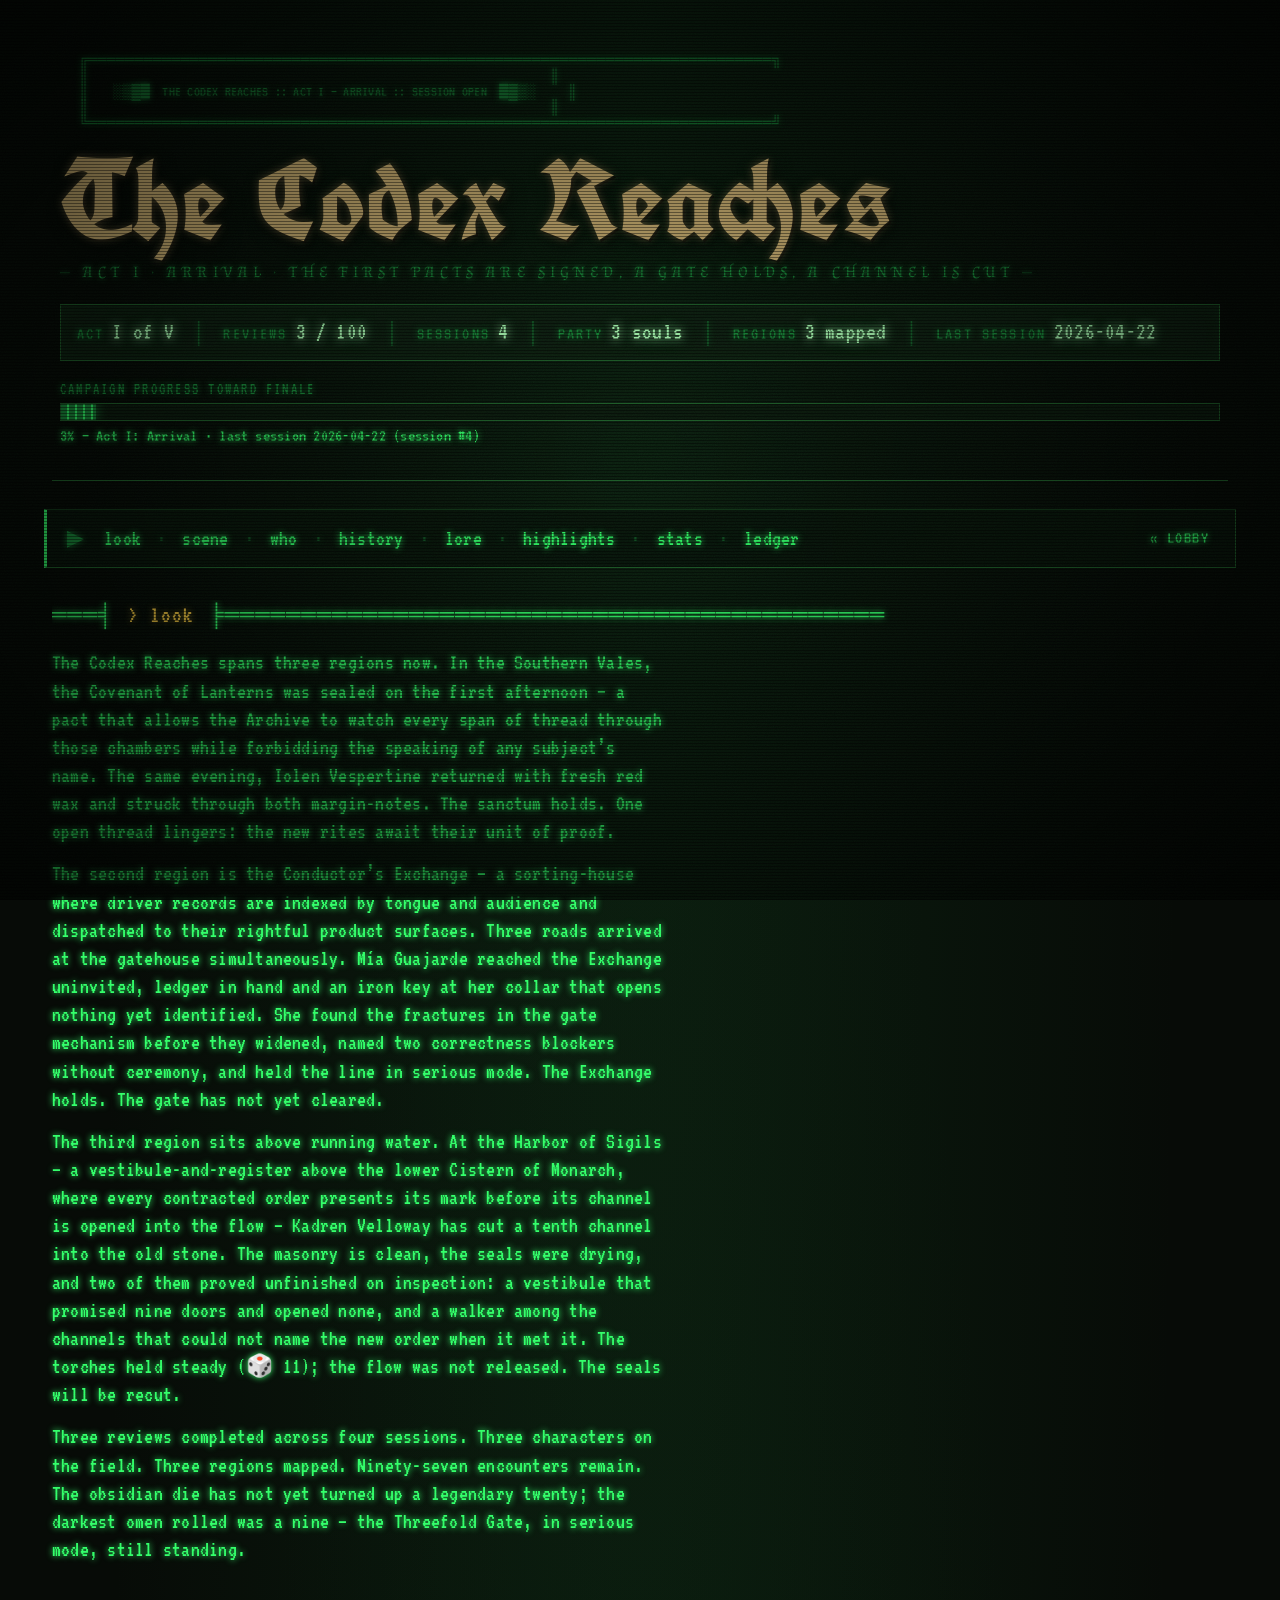
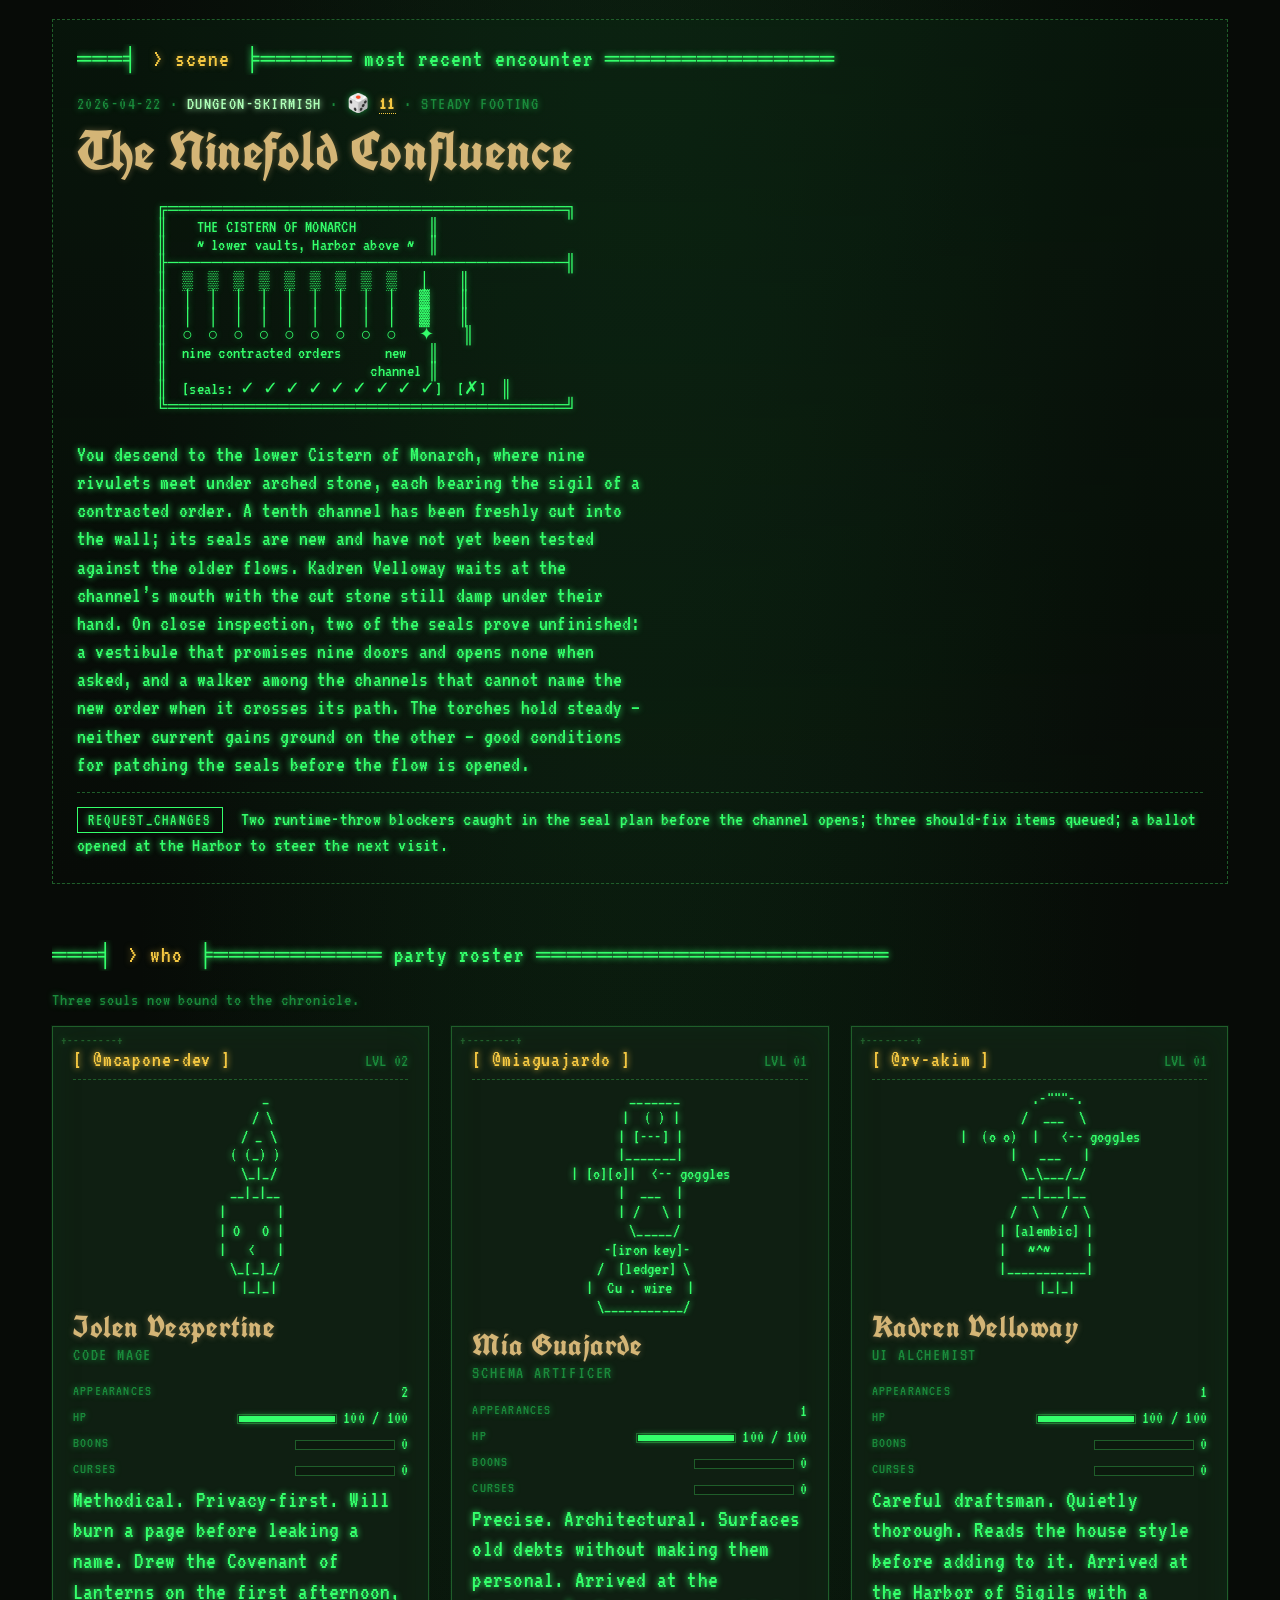
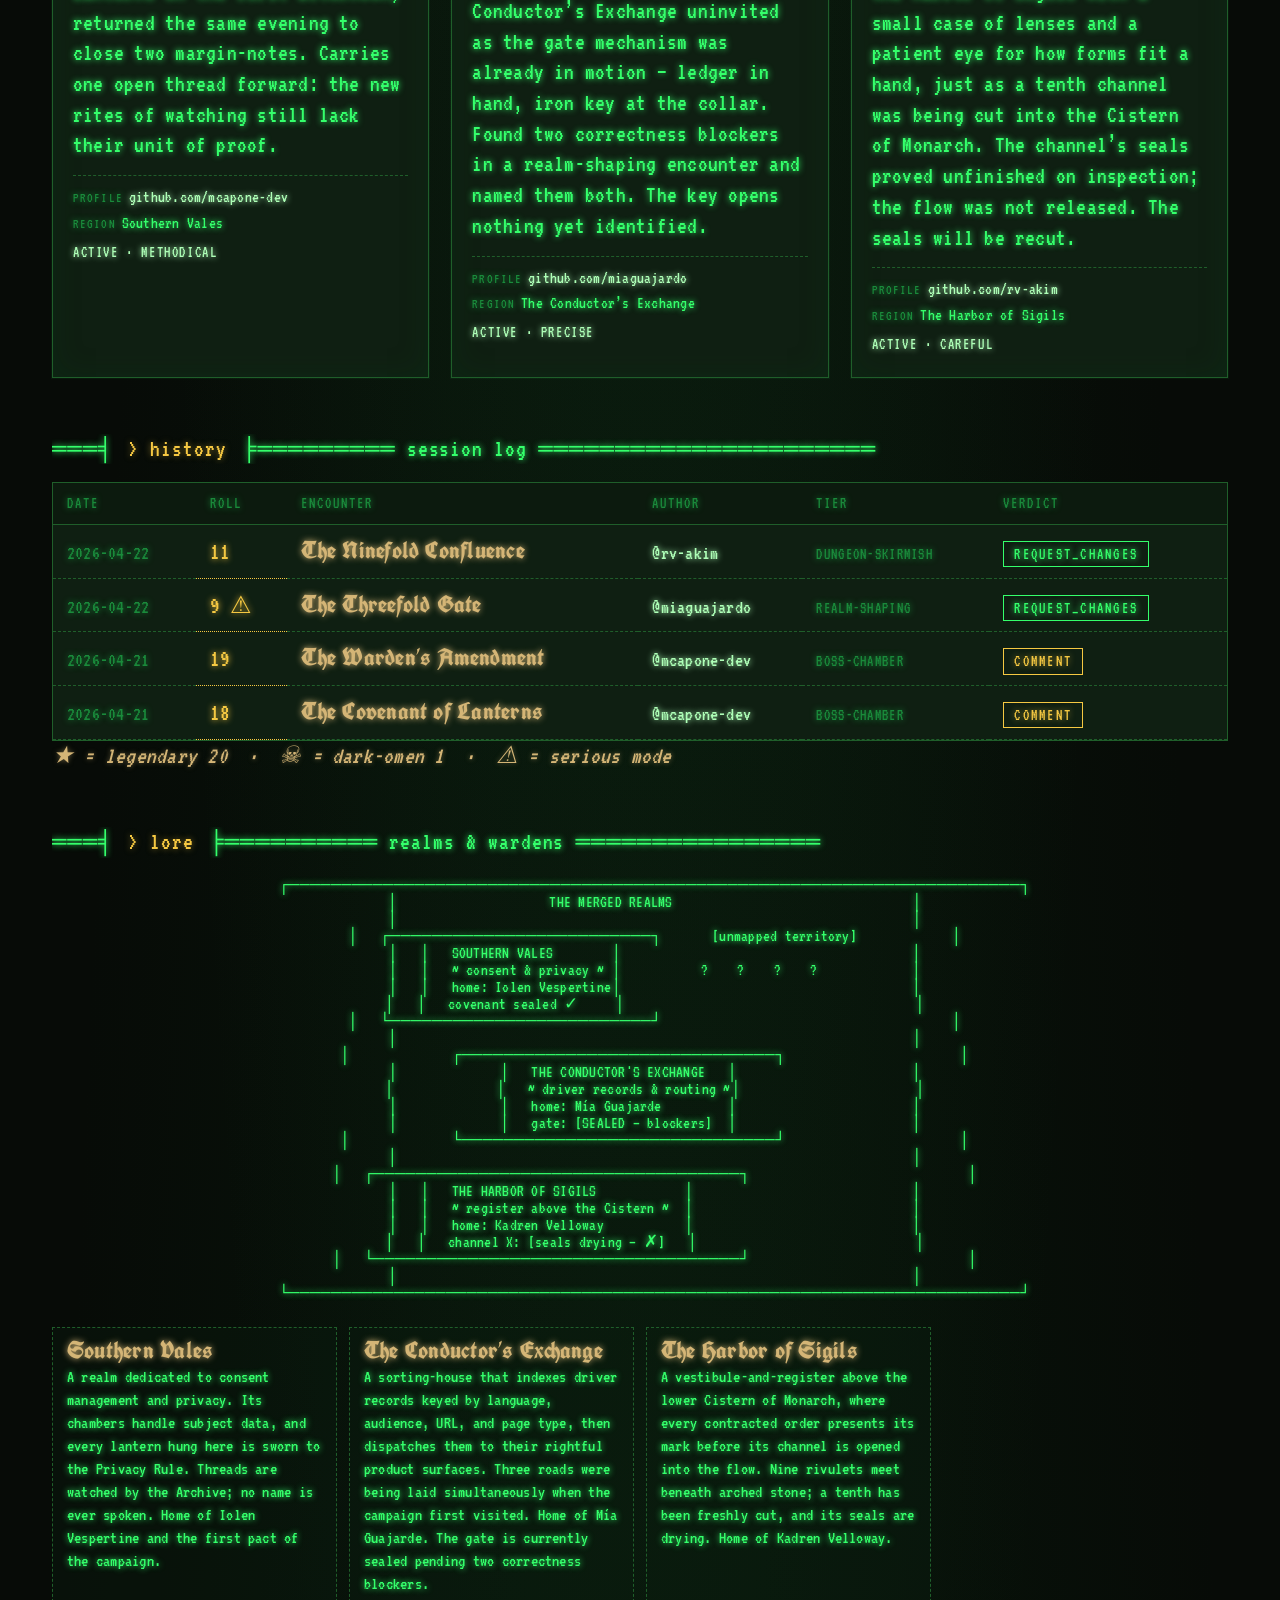
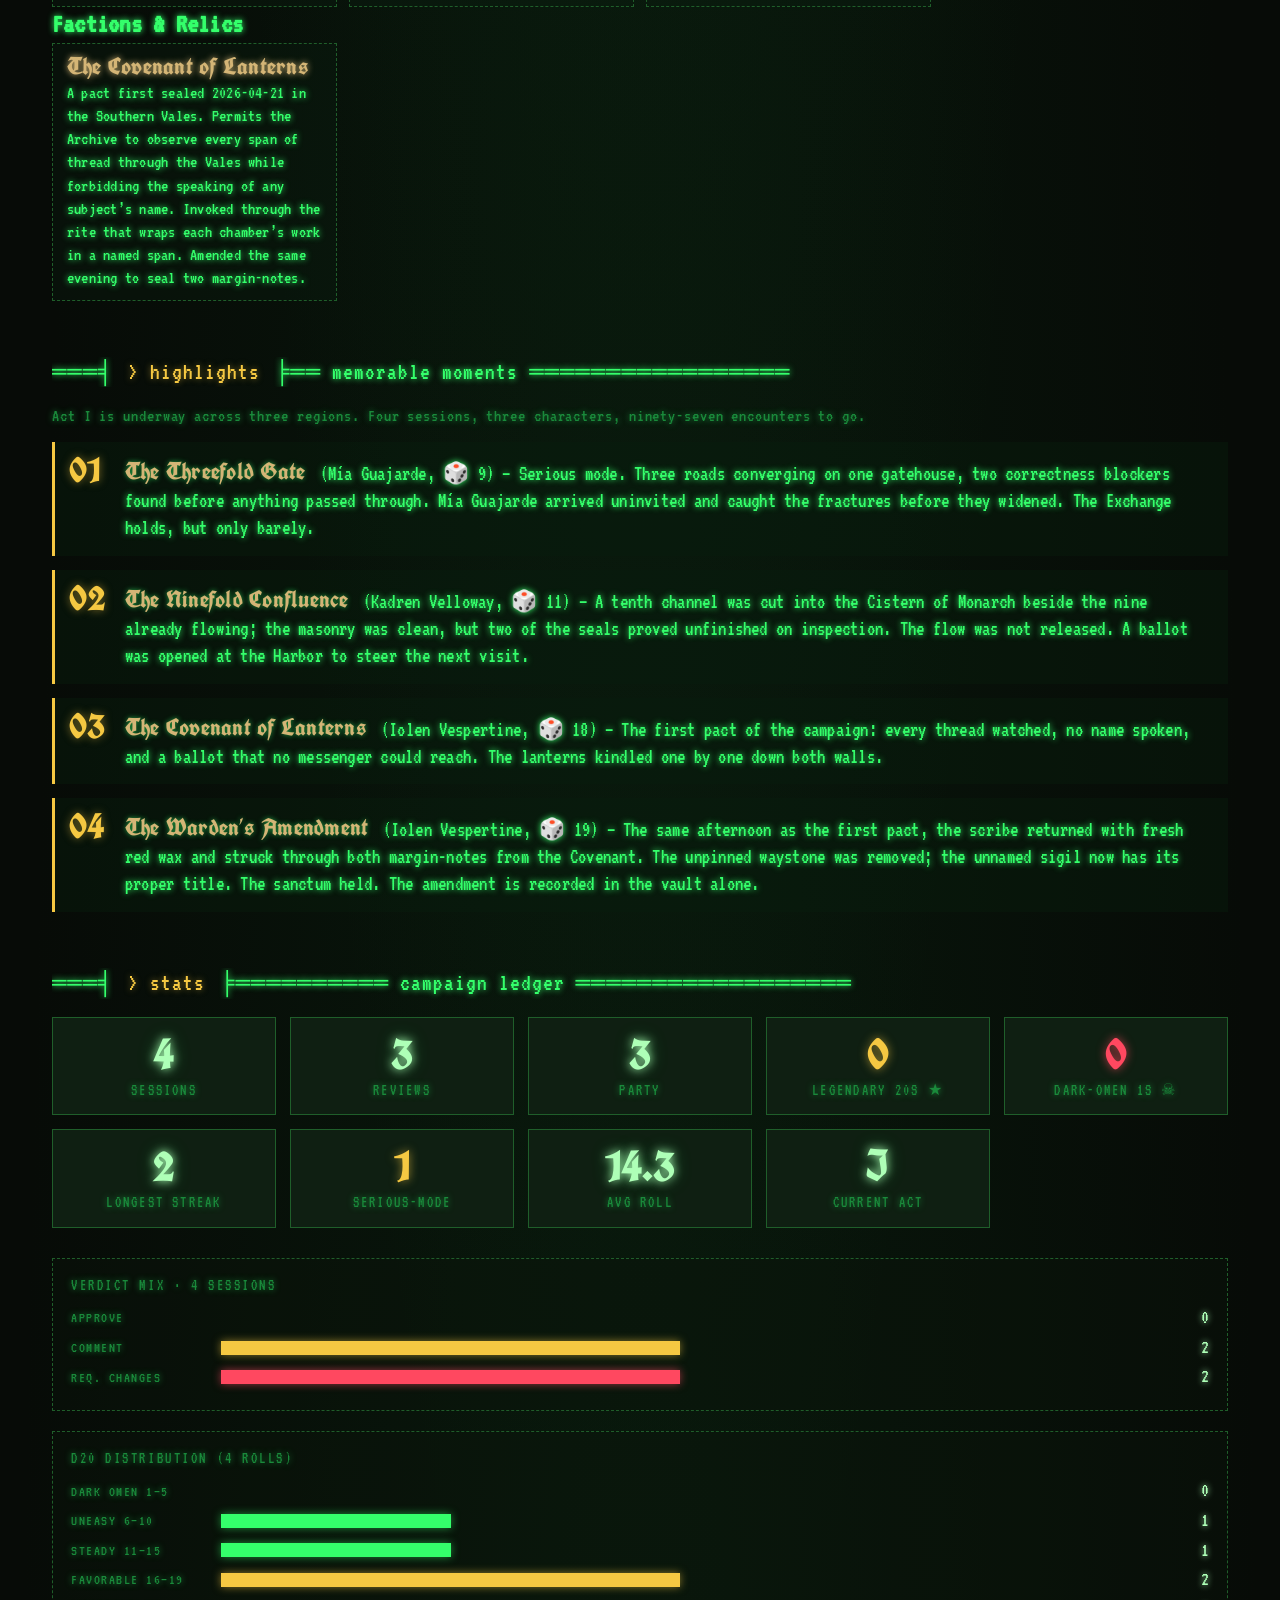
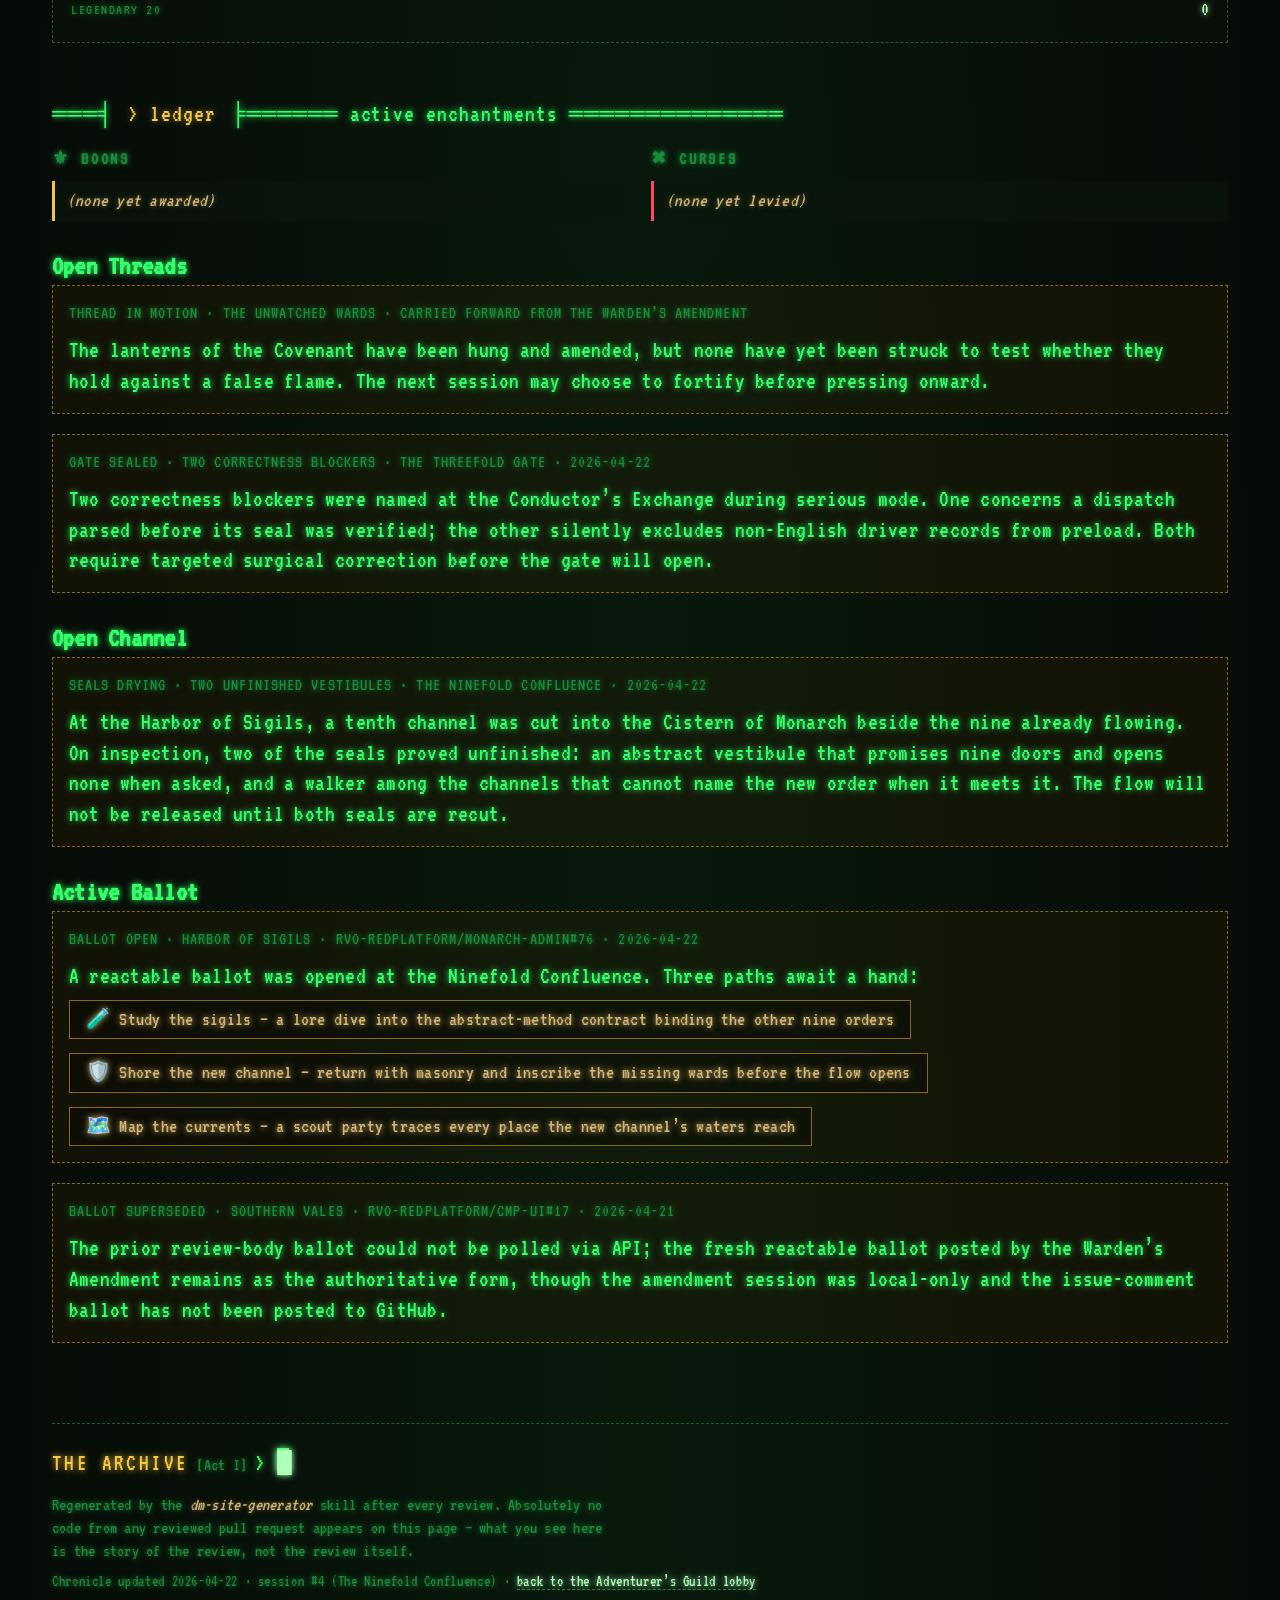
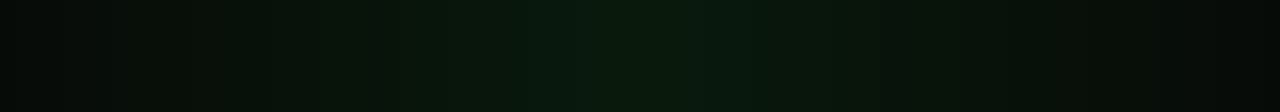
==== commit e0a3575b: "chronicle: regenerate The Codex Reaches (The Ninefold Confluence, session #4)" ====
--- a/campaigns/the-codex-reaches/index.html
+++ b/campaigns/the-codex-reaches/index.html
@@ -23,18 +23,18 @@
    ╚══════════════════════════════════════════════════════════════════════════╝</pre>
 
       <h1 class="banner-title tome">The Codex Reaches</h1>
-      <p class="banner-sub">&mdash; act I · arrival · the first pacts are signed, and a second gate holds &mdash;</p>
+      <p class="banner-sub">&mdash; act I · arrival · the first pacts are signed, a gate holds, a channel is cut &mdash;</p>
 
       <div class="statusbar" role="status" aria-label="Campaign status">
         <span class="stat"><span class="stat-label">ACT</span> <span class="stat-val">I of V</span></span>
         <span class="sep">│</span>
-        <span class="stat"><span class="stat-label">REVIEWS</span> <span class="stat-val">2 / 100</span></span>
+        <span class="stat"><span class="stat-label">REVIEWS</span> <span class="stat-val">3 / 100</span></span>
         <span class="sep">│</span>
-        <span class="stat"><span class="stat-label">SESSIONS</span> <span class="stat-val">3</span></span>
+        <span class="stat"><span class="stat-label">SESSIONS</span> <span class="stat-val">4</span></span>
         <span class="sep">│</span>
-        <span class="stat"><span class="stat-label">PARTY</span> <span class="stat-val">2 souls</span></span>
+        <span class="stat"><span class="stat-label">PARTY</span> <span class="stat-val">3 souls</span></span>
         <span class="sep">│</span>
-        <span class="stat"><span class="stat-label">REGIONS</span> <span class="stat-val">2 mapped</span></span>
+        <span class="stat"><span class="stat-label">REGIONS</span> <span class="stat-val">3 mapped</span></span>
         <span class="sep">│</span>
         <span class="stat"><span class="stat-label">LAST SESSION</span> <span class="stat-val">2026-04-22</span></span>
       </div>
@@ -42,9 +42,9 @@
       <div class="progress-bar" aria-hidden="true">
         <div class="progress-label">Campaign progress toward finale</div>
         <div class="progress-track">
-          <div class="progress-fill" style="width: 2%"></div>
-        </div>
-        <div class="progress-text">2% &mdash; Act I: Arrival &middot; last session 2026-04-22 (session #3)</div>
+          <div class="progress-fill" style="width: 3%"></div>
+        </div>
+        <div class="progress-text">3% &mdash; Act I: Arrival &middot; last session 2026-04-22 (session #4)</div>
       </div>
     </header>
 
@@ -76,24 +76,32 @@
         <h2 class="section-title">═══╡ <span class="cmd">&gt; look</span> ╞═══════════════════════════════════════════</h2>
         <div class="look-body">
           <p class="typed" data-delay="100">
-            The Codex Reaches spans two regions now. In the Southern Vales, the Covenant of Lanterns was
+            The Codex Reaches spans three regions now. In the Southern Vales, the Covenant of Lanterns was
             sealed on the first afternoon — a pact that allows the Archive to watch every span of thread
             through those chambers while forbidding the speaking of any subject&rsquo;s name. The same evening,
             Iolen Vespertine returned with fresh red wax and struck through both margin-notes. The sanctum
             holds. One open thread lingers: the new rites await their unit of proof.
           </p>
           <p class="typed" data-delay="700">
-            The second region is younger and louder. At the Conductor&rsquo;s Exchange — a sorting-house where
-            driver records are indexed by tongue and audience and dispatched to their rightful product
-            surfaces — three roads arrived at the gatehouse simultaneously. Mía Guajarde reached the
-            Exchange uninvited, ledger in hand and an iron key at her collar that opens nothing yet
-            identified. She found the fractures in the gate mechanism before they widened, named two
-            correctness blockers without ceremony, and held the line in serious mode. The Exchange holds.
-            The gate has not yet been cleared.
+            The second region is the Conductor&rsquo;s Exchange — a sorting-house where driver records are
+            indexed by tongue and audience and dispatched to their rightful product surfaces. Three roads
+            arrived at the gatehouse simultaneously. Mía Guajarde reached the Exchange uninvited, ledger
+            in hand and an iron key at her collar that opens nothing yet identified. She found the
+            fractures in the gate mechanism before they widened, named two correctness blockers without
+            ceremony, and held the line in serious mode. The Exchange holds. The gate has not yet cleared.
           </p>
           <p class="typed" data-delay="1400">
-            Two reviews completed across three sessions. Two characters on the field. Two regions mapped.
-            Ninety-eight encounters remain. The obsidian die has not yet turned up a legendary twenty;
+            The third region sits above running water. At the Harbor of Sigils — a vestibule-and-register
+            above the lower Cistern of Monarch, where every contracted order presents its mark before its
+            channel is opened into the flow — Kadren Velloway has cut a tenth channel into the old stone.
+            The masonry is clean, the seals were drying, and two of them proved unfinished on inspection:
+            a vestibule that promised nine doors and opened none, and a walker among the channels that
+            could not name the new order when it met it. The torches held steady (🎲 11); the flow was
+            not released. The seals will be recut.
+          </p>
+          <p class="typed" data-delay="2100">
+            Three reviews completed across four sessions. Three characters on the field. Three regions mapped.
+            Ninety-seven encounters remain. The obsidian die has not yet turned up a legendary twenty;
             the darkest omen rolled was a nine — the Threefold Gate, in serious mode, still standing.
           </p>
         </div>
@@ -104,49 +112,48 @@
         <h2 class="section-title">═══╡ <span class="cmd">&gt; scene</span> ╞══════ most recent encounter ═══════════════</h2>
         <p class="scene-meta">
           <span class="date">2026-04-22</span> &middot;
-          <span class="tier">realm-shaping</span> &middot;
-          🎲 <span class="roll" data-dice="9">9</span> &middot;
-          <span class="band">uneasy passage</span> &middot;
-          <span class="serious-badge">⚠ serious mode</span>
+          <span class="tier">dungeon-skirmish</span> &middot;
+          🎲 <span class="roll" data-dice="11">11</span> &middot;
+          <span class="band">steady footing</span>
         </p>
-        <h3 class="scene-title">The Threefold Gate</h3>
+        <h3 class="scene-title">The Ninefold Confluence</h3>
 
         <pre class="ascii-scene" aria-hidden="true">
-          _ _ _       _ _ _       _ _ _
-        /       \   /       \   /       \
-       |  ROAD   | |  ROAD   | |  ROAD   |
-       |   [I]   | |  [II]   | |  [III]  |
-        \_______/   \_______/   \_______/
-              \          |          /
-               \         |         /
-                \        |        /
-             ════\═══════╪═══════/════
-             ║    \_____[+]_____/    ║
-             ║    THE CONDUCTOR'S    ║
-             ║      EXCHANGE         ║
-             ║   [ GATE: SEALED ]    ║
-             ╚═══════════════════════╝
+           ╔════════════════════════════════════╗
+           ║    THE CISTERN OF MONARCH          ║
+           ║    ~ lower vaults, Harbor above ~  ║
+           ╟────────────────────────────────────╢
+           ║  ▒  ▒  ▒  ▒  ▒  ▒  ▒  ▒  ▒   │    ║
+           ║  │  │  │  │  │  │  │  │  │   ▓    ║
+           ║  │  │  │  │  │  │  │  │  │   ▓    ║
+           ║  ○  ○  ○  ○  ○  ○  ○  ○  ○   ✦    ║
+           ║  nine contracted orders      new   ║
+           ║                            channel ║
+           ║  [seals: ✓ ✓ ✓ ✓ ✓ ✓ ✓ ✓ ✓]  [✗]  ║
+           ╚════════════════════════════════════╝
 </pre>
 
         <p class="scene-narration">
-          Three roads converge at the Exchange&rsquo;s outer threshold at once: a cartographer&rsquo;s revision to
-          the tongue-sorted manifests, a complete refit of the courier-tile framework, and a Lambda relay
-          stripped to its iron fittings and rewired with bare chain. The gatehouse is sealed — nothing
-          passes until every dispatch clears the warden&rsquo;s mark. Mía Guajarde arrived carrying a folded
-          dispatch-ledger and a question: was the gatehouse ready for all three roads at once? Two
-          correctness blockers surfaced. Both are small surgical fixes. The Exchange holds, but only barely.
+          You descend to the lower Cistern of Monarch, where nine rivulets meet under arched stone, each
+          bearing the sigil of a contracted order. A tenth channel has been freshly cut into the wall;
+          its seals are new and have not yet been tested against the older flows. Kadren Velloway waits
+          at the channel&rsquo;s mouth with the cut stone still damp under their hand. On close inspection,
+          two of the seals prove unfinished: a vestibule that promises nine doors and opens none when
+          asked, and a walker among the channels that cannot name the new order when it crosses its path.
+          The torches hold steady — neither current gains ground on the other — good conditions for
+          patching the seals before the flow is opened.
         </p>
         <p class="scene-outcome">
           <span class="verdict-tag verdict-request-changes">REQUEST_CHANGES</span>
-          Two correctness blockers found; twelve items carried forward; serious mode — no ballot offered.
-          The gate mechanism holds, but it does not open.
+          Two runtime-throw blockers caught in the seal plan before the channel opens; three should-fix
+          items queued; a ballot opened at the Harbor to steer the next visit.
         </p>
       </section>
 
       <!-- ============================================================ WHO -->
       <section id="who" class="section">
         <h2 class="section-title">═══╡ <span class="cmd">&gt; who</span> ╞═══════════ party roster ═══════════════════════</h2>
-        <p class="section-hint">Two souls now bound to the chronicle.</p>
+        <p class="section-hint">Three souls now bound to the chronicle.</p>
 
         <div class="party-grid">
 
@@ -250,6 +257,56 @@
             </div>
           </article>
 
+          <!-- portrait-id: uialchemist-01 -->
+          <article class="char-card">
+            <div class="char-header">
+              <span class="char-handle">[ @rv-akim ]</span>
+              <span class="char-lvl">LVL 01</span>
+            </div>
+            <div class="char-portrait" aria-hidden="true"><pre>
+     .-"""-.
+    /  ___  \
+   |  (o o)  |   &lt;-- goggles
+   |   ___   |
+    \_\___/_/
+    __|___|__
+   /  \   /  \
+  | [alembic] |
+  |   ~^~     |
+  |___________|
+     |_|_|
+</pre></div>
+            <div class="char-name tome">Kadren Velloway</div>
+            <div class="char-class">UI Alchemist</div>
+
+            <div class="stat-row"><span class="key">APPEARANCES</span><span class="val">1</span></div>
+            <div class="stat-row">
+              <span class="key">HP</span>
+              <span class="val"><span class="mini-bar" style="--pct: 100%"></span>100 / 100</span>
+            </div>
+            <div class="stat-row">
+              <span class="key">BOONS</span>
+              <span class="val"><span class="mini-bar amber" style="--pct: 0%"></span>0</span>
+            </div>
+            <div class="stat-row">
+              <span class="key">CURSES</span>
+              <span class="val"><span class="mini-bar danger" style="--pct: 0%"></span>0</span>
+            </div>
+
+            <p class="char-bio">
+              Careful draftsman. Quietly thorough. Reads the house style before adding to it. Arrived at
+              the Harbor of Sigils with a small case of lenses and a patient eye for how forms fit a hand,
+              just as a tenth channel was being cut into the Cistern of Monarch. The channel&rsquo;s seals
+              proved unfinished on inspection; the flow was not released. The seals will be recut.
+            </p>
+
+            <div class="char-footer">
+              <div><span class="fkey">PROFILE</span><a href="https://github.com/rv-akim">github.com/rv-akim</a></div>
+              <div><span class="fkey">REGION</span>The Harbor of Sigils</div>
+              <div class="char-status status-active">active · careful</div>
+            </div>
+          </article>
+
         </div>
       </section>
 
@@ -269,6 +326,14 @@
               </tr>
             </thead>
             <tbody>
+              <tr>
+                <td class="col-date">2026-04-22</td>
+                <td class="col-roll" data-dice="11">11</td>
+                <td class="col-title">The Ninefold Confluence</td>
+                <td class="col-author"><a href="https://github.com/rv-akim">@rv-akim</a></td>
+                <td class="col-tier">dungeon-skirmish</td>
+                <td><span class="verdict-tag verdict-request-changes">REQUEST_CHANGES</span></td>
+              </tr>
               <tr class="serious-mode-row">
                 <td class="col-date">2026-04-22</td>
                 <td class="col-roll" data-dice="9">9 ⚠</td>
@@ -321,6 +386,13 @@
     │              │   gate: [SEALED — blockers]  │                        │
     │              └──────────────────────────────┘                        │
     │                                                                       │
+    │   ┌───────────────────────────────────┐                              │
+    │   │   THE HARBOR OF SIGILS            │                              │
+    │   │   ~ register above the Cistern ~  │                              │
+    │   │   home: Kadren Velloway           │                              │
+    │   │   channel X: [seals drying — ✗]   │                              │
+    │   └───────────────────────────────────┘                              │
+    │                                                                       │
     └──────────────────────────────────────────────────────────────────────┘</pre>
 
         <ul class="lore-list">
@@ -331,6 +403,10 @@
           <li>
             <span class="region">The Conductor&rsquo;s Exchange</span>
             <div class="lore-note">A sorting-house that indexes driver records keyed by language, audience, URL, and page type, then dispatches them to their rightful product surfaces. Three roads were being laid simultaneously when the campaign first visited. Home of Mía Guajarde. The gate is currently sealed pending two correctness blockers.</div>
+          </li>
+          <li>
+            <span class="region">The Harbor of Sigils</span>
+            <div class="lore-note">A vestibule-and-register above the lower Cistern of Monarch, where every contracted order presents its mark before its channel is opened into the flow. Nine rivulets meet beneath arched stone; a tenth has been freshly cut, and its seals are drying. Home of Kadren Velloway.</div>
           </li>
         </ul>
 
@@ -346,8 +422,28 @@
       <!-- ============================================================ HIGHLIGHTS -->
       <section id="highlights" class="section">
         <h2 class="section-title">═══╡ <span class="cmd">&gt; highlights</span> ╞══ memorable moments ═════════════════</h2>
-        <p class="section-hint">Act I is underway across two regions. Three sessions, two characters, ninety-eight encounters to go.</p>
+        <p class="section-hint">Act I is underway across three regions. Four sessions, three characters, ninety-seven encounters to go.</p>
         <ol class="highlights-list">
+          <li>
+            <strong>The Threefold Gate</strong>
+            (Mía Guajarde, 🎲 9) &mdash;
+            Serious mode. Three roads converging on one gatehouse, two correctness blockers found before
+            anything passed through. Mía Guajarde arrived uninvited and caught the fractures before they
+            widened. The Exchange holds, but only barely.
+          </li>
+          <li>
+            <strong>The Ninefold Confluence</strong>
+            (Kadren Velloway, 🎲 11) &mdash;
+            A tenth channel was cut into the Cistern of Monarch beside the nine already flowing; the
+            masonry was clean, but two of the seals proved unfinished on inspection. The flow was not
+            released. A ballot was opened at the Harbor to steer the next visit.
+          </li>
+          <li>
+            <strong>The Covenant of Lanterns</strong>
+            (Iolen Vespertine, 🎲 18) &mdash;
+            The first pact of the campaign: every thread watched, no name spoken, and a ballot that no
+            messenger could reach. The lanterns kindled one by one down both walls.
+          </li>
           <li>
             <strong>The Warden&rsquo;s Amendment</strong>
             (Iolen Vespertine, 🎲 19) &mdash;
@@ -355,19 +451,6 @@
             margin-notes from the Covenant. The unpinned waystone was removed; the unnamed sigil now has its
             proper title. The sanctum held. The amendment is recorded in the vault alone.
           </li>
-          <li>
-            <strong>The Threefold Gate</strong>
-            (Mía Guajarde, 🎲 9) &mdash;
-            Serious mode. Three roads converging on one gatehouse, two correctness blockers found before
-            anything passed through. Mía Guajarde arrived uninvited and caught the fractures before they
-            widened. The Exchange holds, but only barely.
-          </li>
-          <li>
-            <strong>The Covenant of Lanterns</strong>
-            (Iolen Vespertine, 🎲 18) &mdash;
-            The first pact of the campaign: every thread watched, no name spoken, and a ballot that no
-            messenger could reach. The lanterns kindled one by one down both walls.
-          </li>
         </ol>
       </section>
 
@@ -376,19 +459,19 @@
         <h2 class="section-title">═══╡ <span class="cmd">&gt; stats</span> ╞══════════ campaign ledger ══════════════════</h2>
 
         <div class="stats-grid">
-          <div class="stat-tile"><div class="tile-val">3</div><div class="tile-label">Sessions</div></div>
-          <div class="stat-tile"><div class="tile-val">2</div><div class="tile-label">Reviews</div></div>
-          <div class="stat-tile"><div class="tile-val">2</div><div class="tile-label">Party</div></div>
+          <div class="stat-tile"><div class="tile-val">4</div><div class="tile-label">Sessions</div></div>
+          <div class="stat-tile"><div class="tile-val">3</div><div class="tile-label">Reviews</div></div>
+          <div class="stat-tile"><div class="tile-val">3</div><div class="tile-label">Party</div></div>
           <div class="stat-tile"><div class="tile-val amber">0</div><div class="tile-label">Legendary 20s ★</div></div>
           <div class="stat-tile"><div class="tile-val danger">0</div><div class="tile-label">Dark-omen 1s ☠</div></div>
           <div class="stat-tile"><div class="tile-val">2</div><div class="tile-label">Longest streak</div></div>
           <div class="stat-tile"><div class="tile-val amber">1</div><div class="tile-label">Serious-mode</div></div>
-          <div class="stat-tile"><div class="tile-val">15.3</div><div class="tile-label">Avg roll</div></div>
+          <div class="stat-tile"><div class="tile-val">14.3</div><div class="tile-label">Avg roll</div></div>
           <div class="stat-tile"><div class="tile-val">I</div><div class="tile-label">Current act</div></div>
         </div>
 
         <div class="verdict-chart">
-          <h3>Verdict mix &middot; 3 sessions</h3>
+          <h3>Verdict mix &middot; 4 sessions</h3>
           <div class="bar-row">
             <span class="bar-label">Approve</span>
             <span><span class="bar-fill" style="width: 0%"></span></span>
@@ -396,22 +479,22 @@
           </div>
           <div class="bar-row">
             <span class="bar-label">Comment</span>
-            <span><span class="bar-fill amber" style="width: 66%"></span></span>
+            <span><span class="bar-fill amber" style="width: 50%"></span></span>
             <span class="bar-count">2</span>
           </div>
           <div class="bar-row">
             <span class="bar-label">Req. changes</span>
-            <span><span class="bar-fill danger" style="width: 33%"></span></span>
-            <span class="bar-count">1</span>
+            <span><span class="bar-fill danger" style="width: 50%"></span></span>
+            <span class="bar-count">2</span>
           </div>
         </div>
 
         <div class="roll-distribution">
-          <h3>D20 distribution (3 rolls)</h3>
+          <h3>D20 distribution (4 rolls)</h3>
           <div class="bar-row"><span class="bar-label">dark omen 1–5</span><span><span class="bar-fill danger" style="width: 0%"></span></span><span class="bar-count">0</span></div>
-          <div class="bar-row"><span class="bar-label">uneasy 6–10</span><span><span class="bar-fill" style="width: 33%"></span></span><span class="bar-count">1</span></div>
-          <div class="bar-row"><span class="bar-label">steady 11–15</span><span><span class="bar-fill" style="width: 0%"></span></span><span class="bar-count">0</span></div>
-          <div class="bar-row"><span class="bar-label">favorable 16–19</span><span><span class="bar-fill amber" style="width: 66%"></span></span><span class="bar-count">2</span></div>
+          <div class="bar-row"><span class="bar-label">uneasy 6–10</span><span><span class="bar-fill" style="width: 25%"></span></span><span class="bar-count">1</span></div>
+          <div class="bar-row"><span class="bar-label">steady 11–15</span><span><span class="bar-fill" style="width: 25%"></span></span><span class="bar-count">1</span></div>
+          <div class="bar-row"><span class="bar-label">favorable 16–19</span><span><span class="bar-fill amber" style="width: 50%"></span></span><span class="bar-count">2</span></div>
           <div class="bar-row"><span class="bar-label">legendary 20</span><span><span class="bar-fill amber" style="width: 0%"></span></span><span class="bar-count">0</span></div>
         </div>
       </section>
@@ -446,15 +529,26 @@
           <p>Two correctness blockers were named at the Conductor&rsquo;s Exchange during serious mode. One concerns a dispatch parsed before its seal was verified; the other silently excludes non-English driver records from preload. Both require targeted surgical correction before the gate will open.</p>
         </div>
 
+        <h3 class="lore-subtitle" style="margin-top: 28px;">Open Channel</h3>
+        <div class="unresolved-item">
+          <p class="unresolved-meta">SEALS DRYING &middot; two unfinished vestibules &middot; The Ninefold Confluence &middot; 2026-04-22</p>
+          <p>At the Harbor of Sigils, a tenth channel was cut into the Cistern of Monarch beside the nine already flowing. On inspection, two of the seals proved unfinished: an abstract vestibule that promises nine doors and opens none when asked, and a walker among the channels that cannot name the new order when it meets it. The flow will not be released until both seals are recut.</p>
+        </div>
+
         <h3 class="lore-subtitle" style="margin-top: 28px;">Active Ballot</h3>
         <div class="unresolved-item">
-          <p class="unresolved-meta">BALLOT OPEN &middot; Southern Vales &middot; rvo-redplatform/cmp-ui#17 &middot; superseded original 2026-04-21</p>
-          <p>A fresh reactable ballot was issued as an issue comment, superseding the prior review-body ballot (API limitation). Three paths await a hand:</p>
+          <p class="unresolved-meta">BALLOT OPEN &middot; Harbor of Sigils &middot; rvo-redplatform/monarch-admin#76 &middot; 2026-04-22</p>
+          <p>A reactable ballot was opened at the Ninefold Confluence. Three paths await a hand:</p>
           <div class="emoji-choices">
-            <span class="choice">🛡️ Fortify the wards &mdash; fill missing unit tests before more spans land</span>
-            <span class="choice">⚔️ Press onward &mdash; expand tracing to server actions and route handlers</span>
-            <span class="choice">🧪 Study the lanterns &mdash; review first week of live spans for cardinality surprises</span>
+            <span class="choice">🧪 Study the sigils &mdash; a lore dive into the abstract-method contract binding the other nine orders</span>
+            <span class="choice">🛡️ Shore the new channel &mdash; return with masonry and inscribe the missing wards before the flow opens</span>
+            <span class="choice">🗺️ Map the currents &mdash; a scout party traces every place the new channel&rsquo;s waters reach</span>
           </div>
+        </div>
+
+        <div class="unresolved-item" style="margin-top: 20px;">
+          <p class="unresolved-meta">BALLOT SUPERSEDED &middot; Southern Vales &middot; rvo-redplatform/cmp-ui#17 &middot; 2026-04-21</p>
+          <p>The prior review-body ballot could not be polled via API; the fresh reactable ballot posted by the Warden&rsquo;s Amendment remains as the authoritative form, though the amendment session was local-only and the issue-comment ballot has not been posted to GitHub.</p>
         </div>
       </section>
 
@@ -469,7 +563,7 @@
         request appears on this page &mdash; what you see here is the story of the review, not the review itself.
       </p>
       <p class="footer-legal">
-        Chronicle updated 2026-04-22 &middot; session #3 &middot; <a href="../../">back to the Adventurer&rsquo;s Guild lobby</a>
+        Chronicle updated 2026-04-22 &middot; session #4 (The Ninefold Confluence) &middot; <a href="../../">back to the Adventurer&rsquo;s Guild lobby</a>
       </p>
     </footer>
   </div>
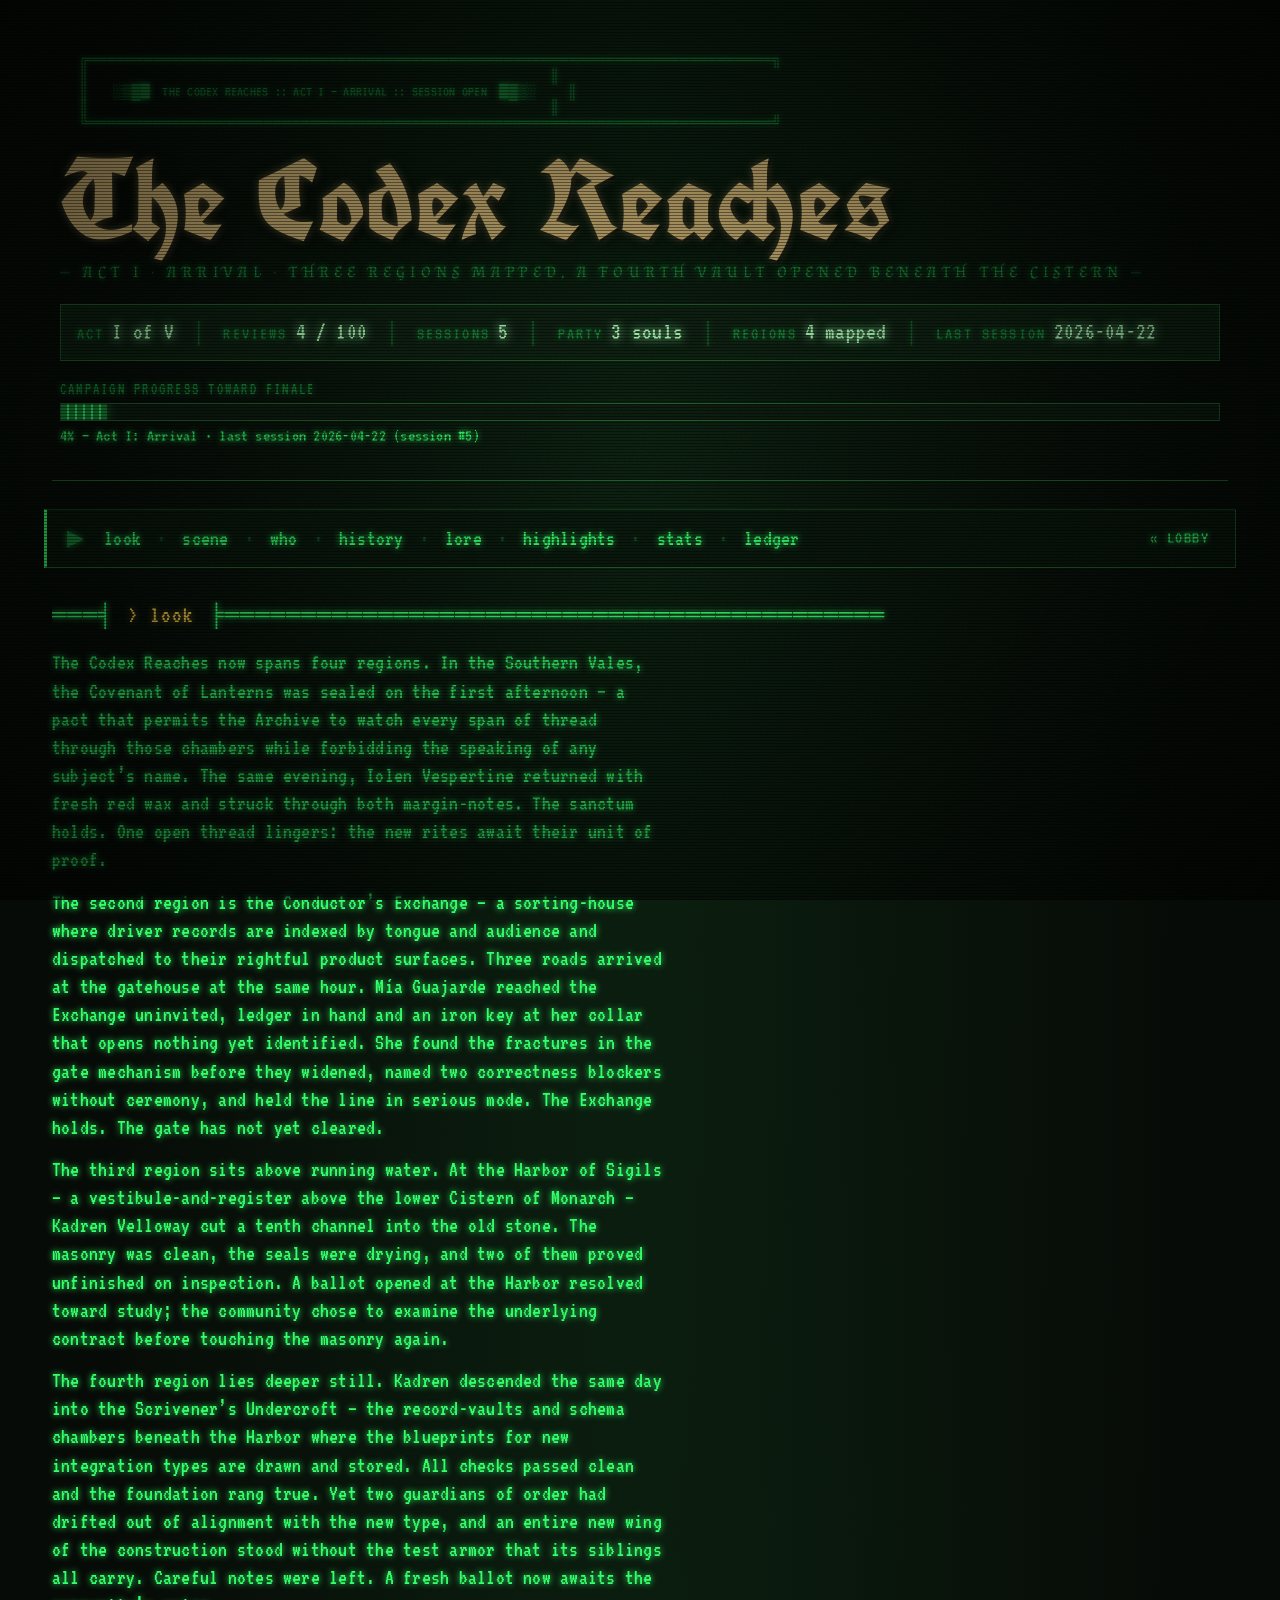
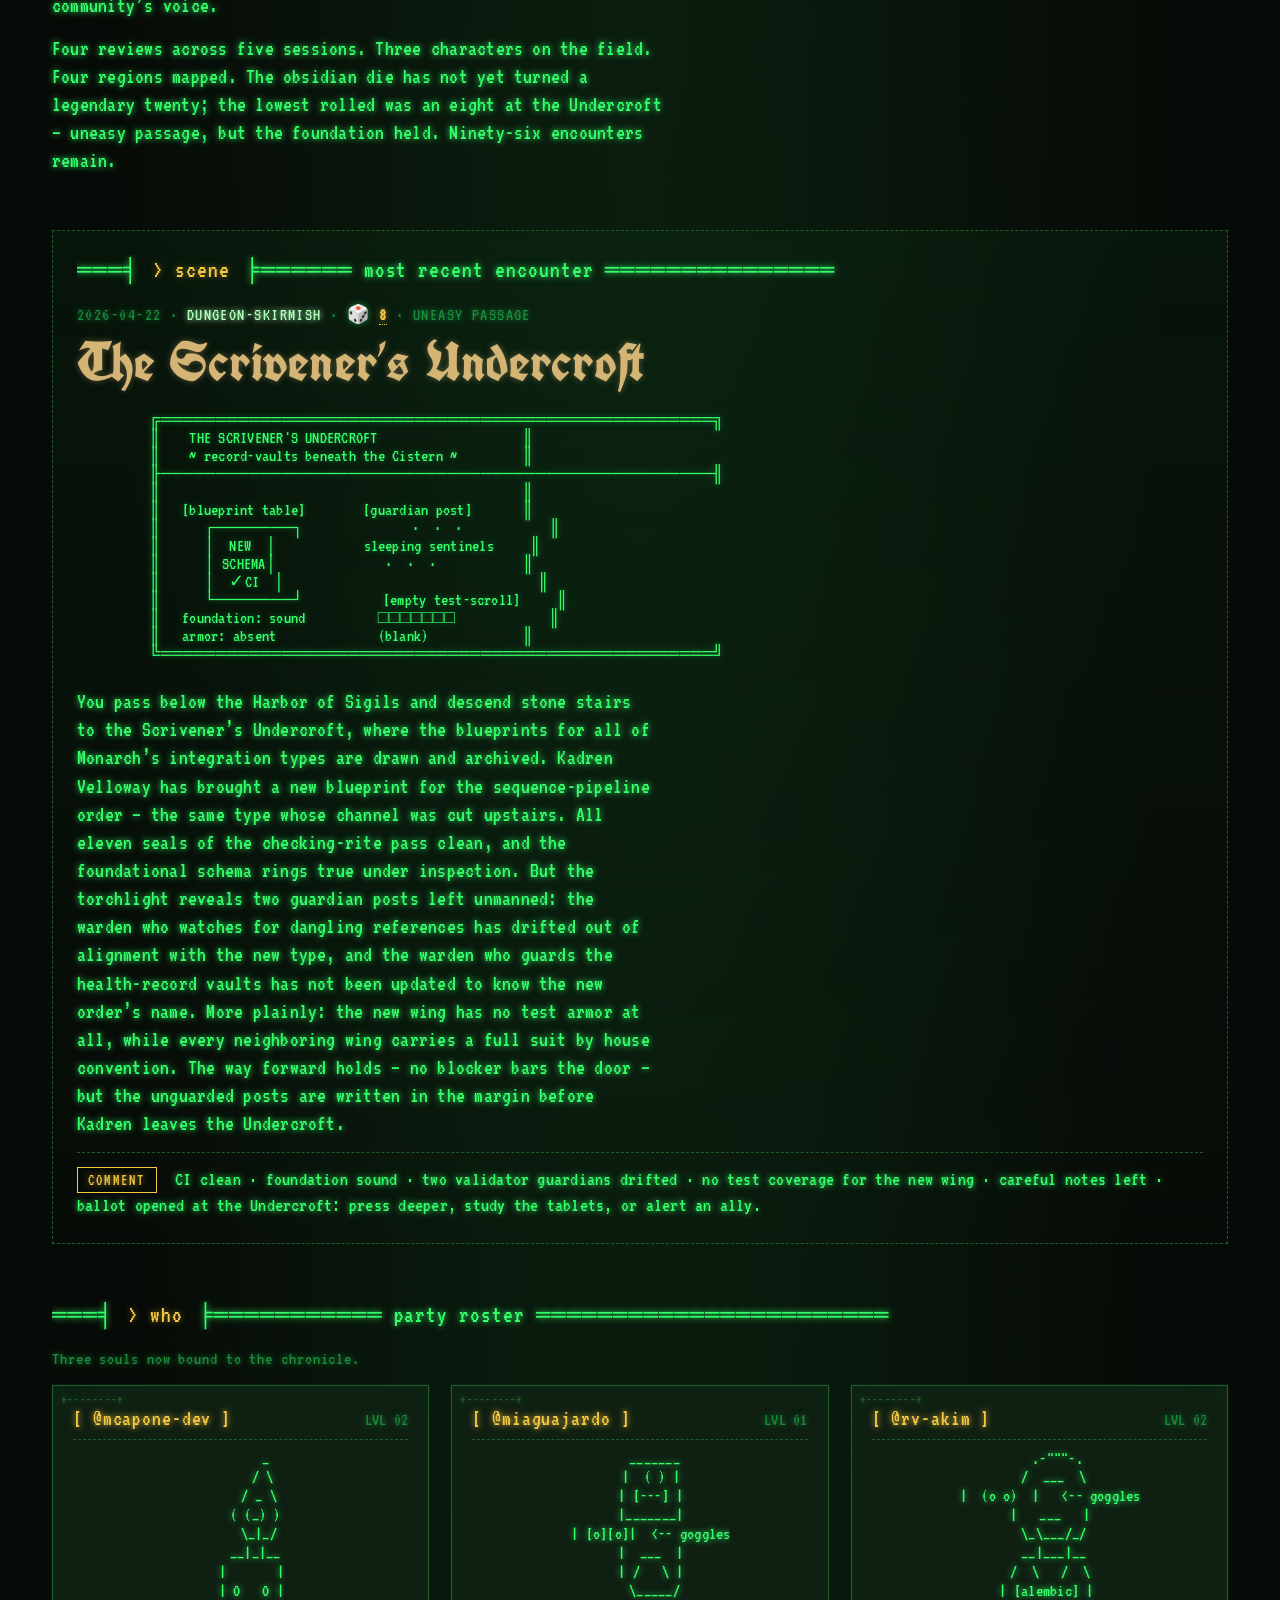
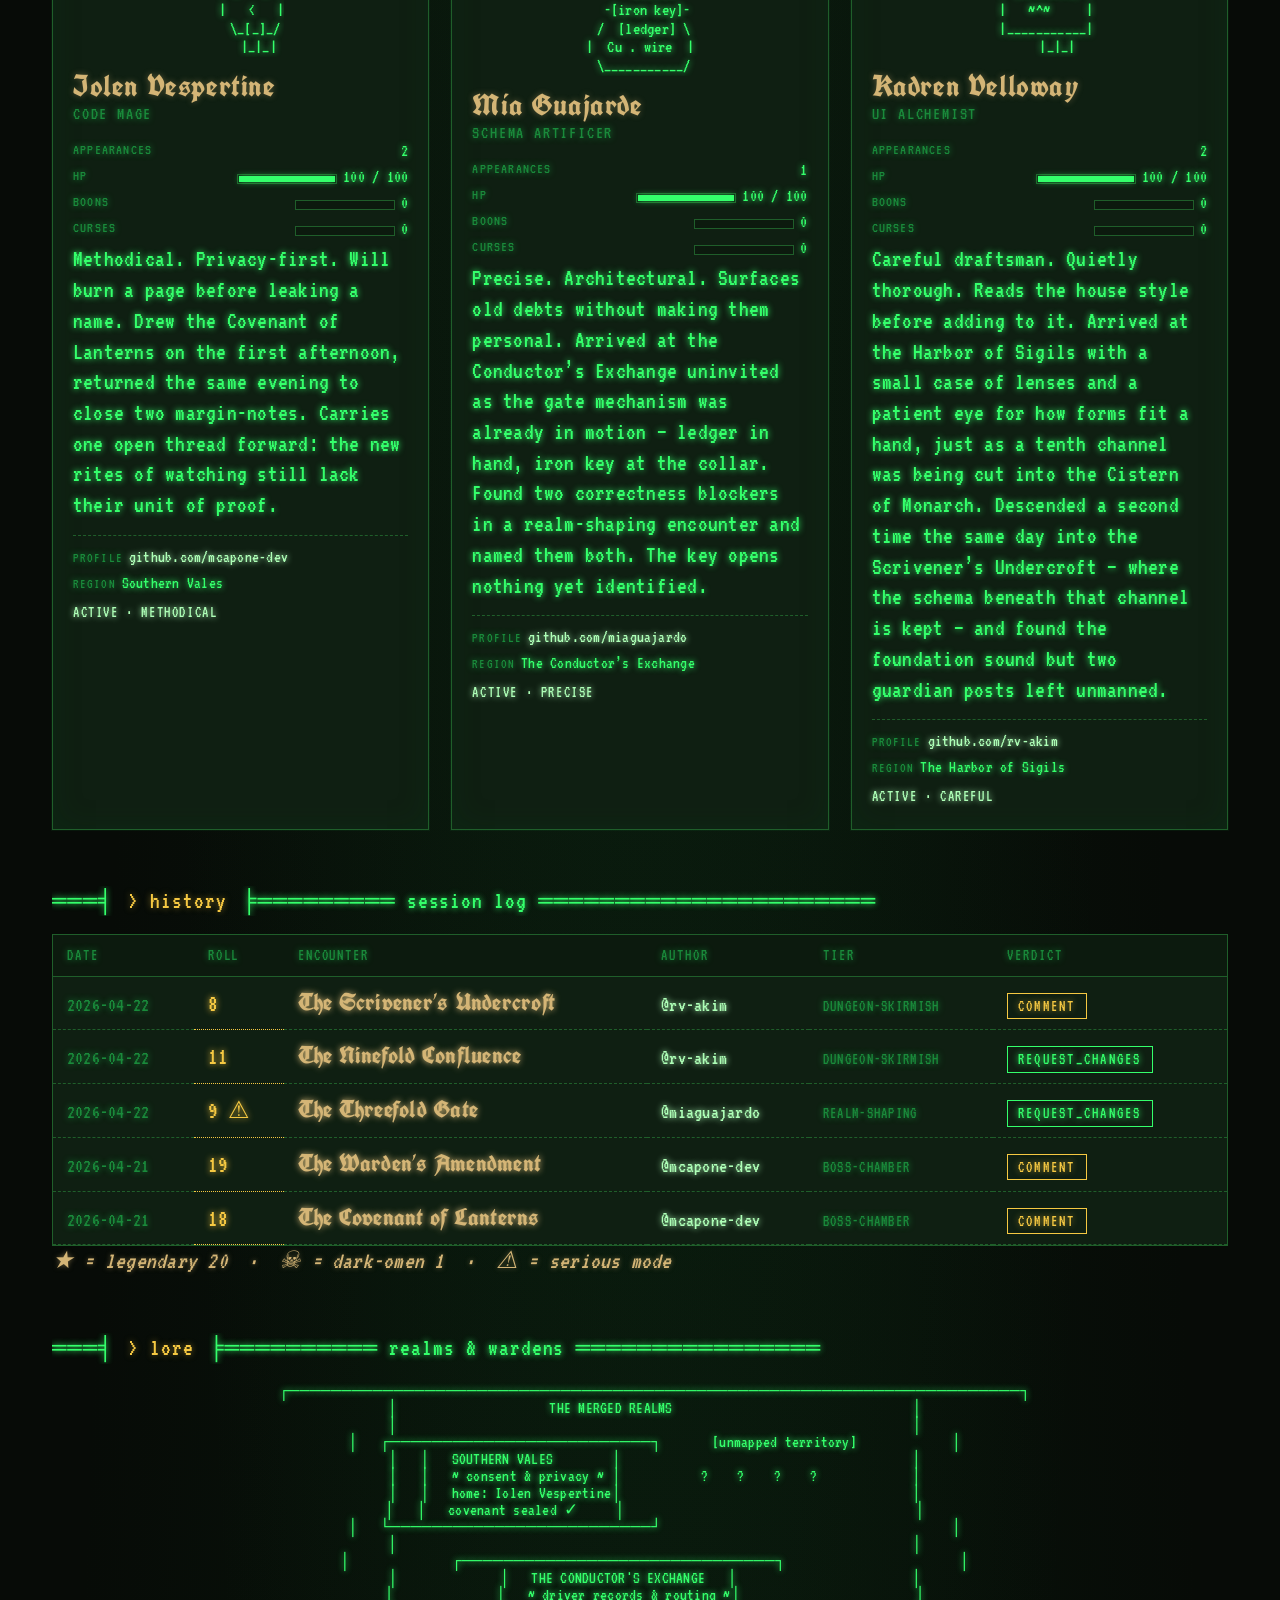
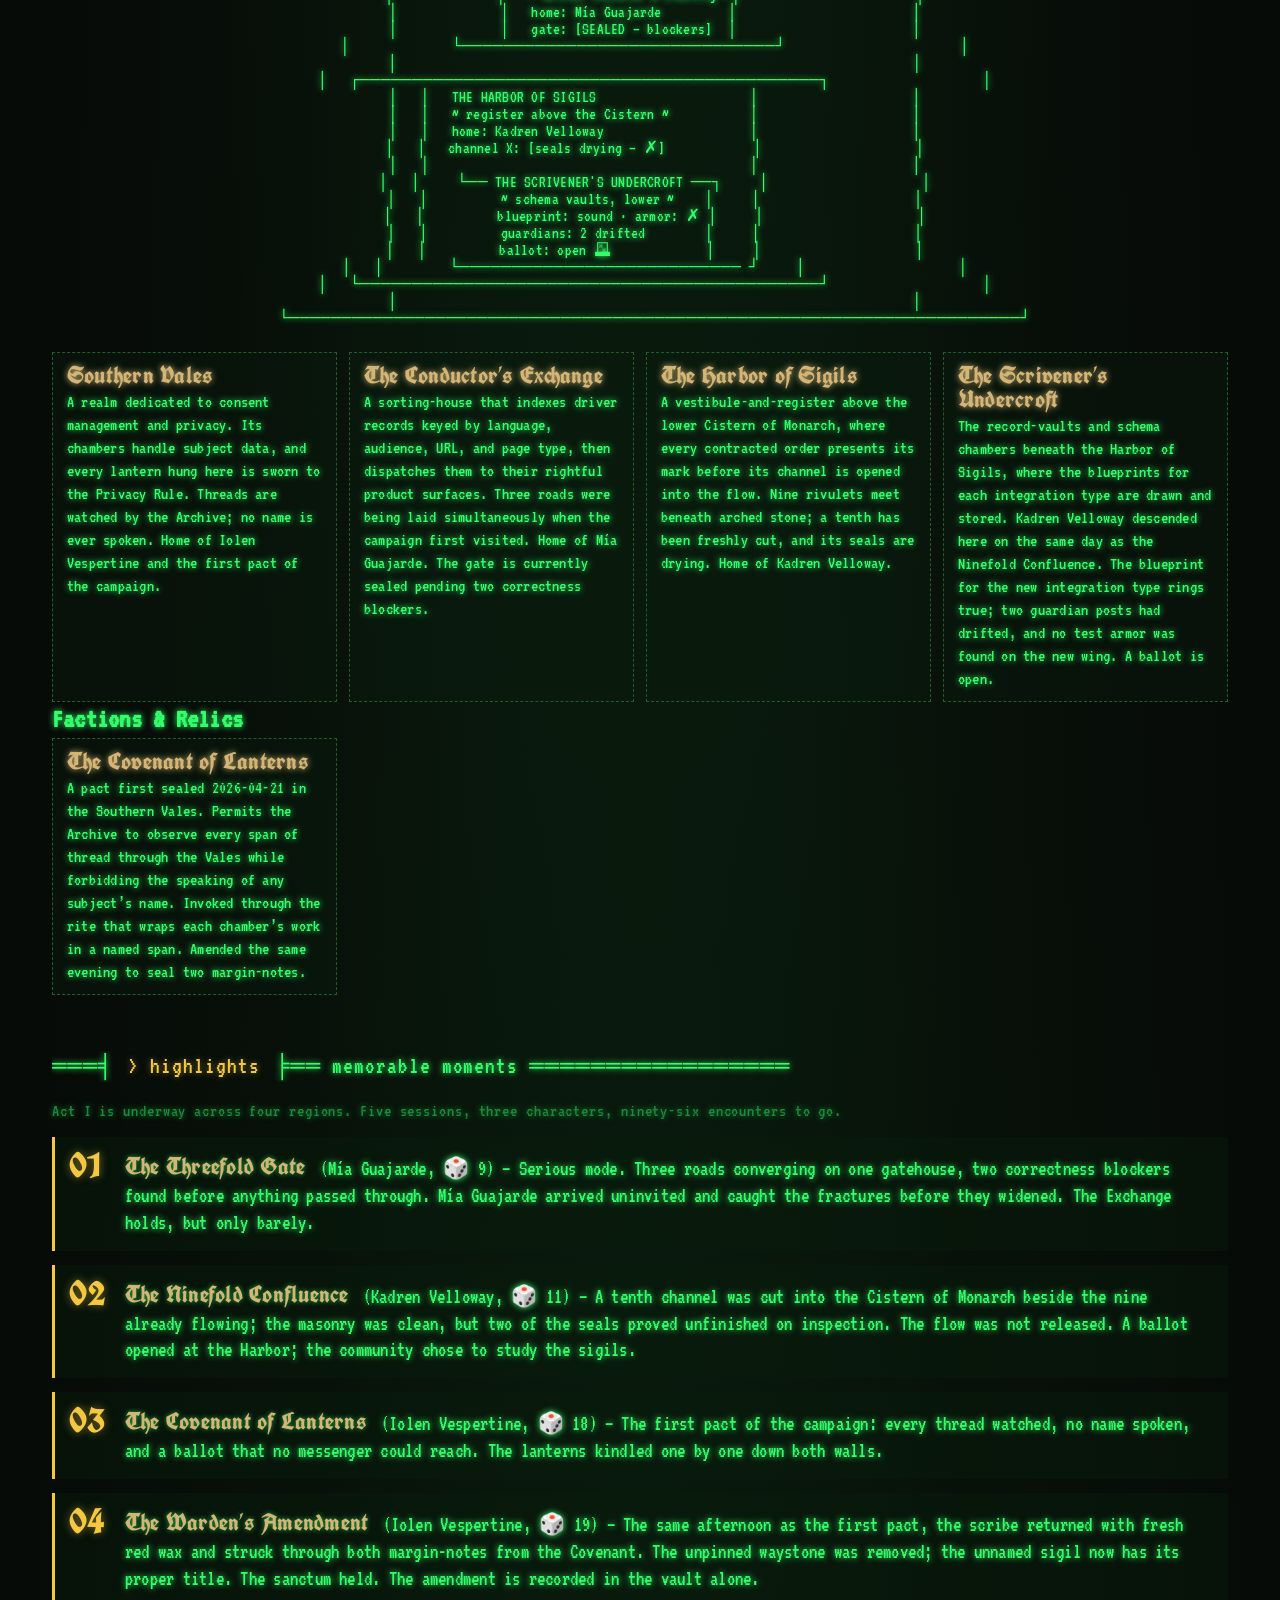
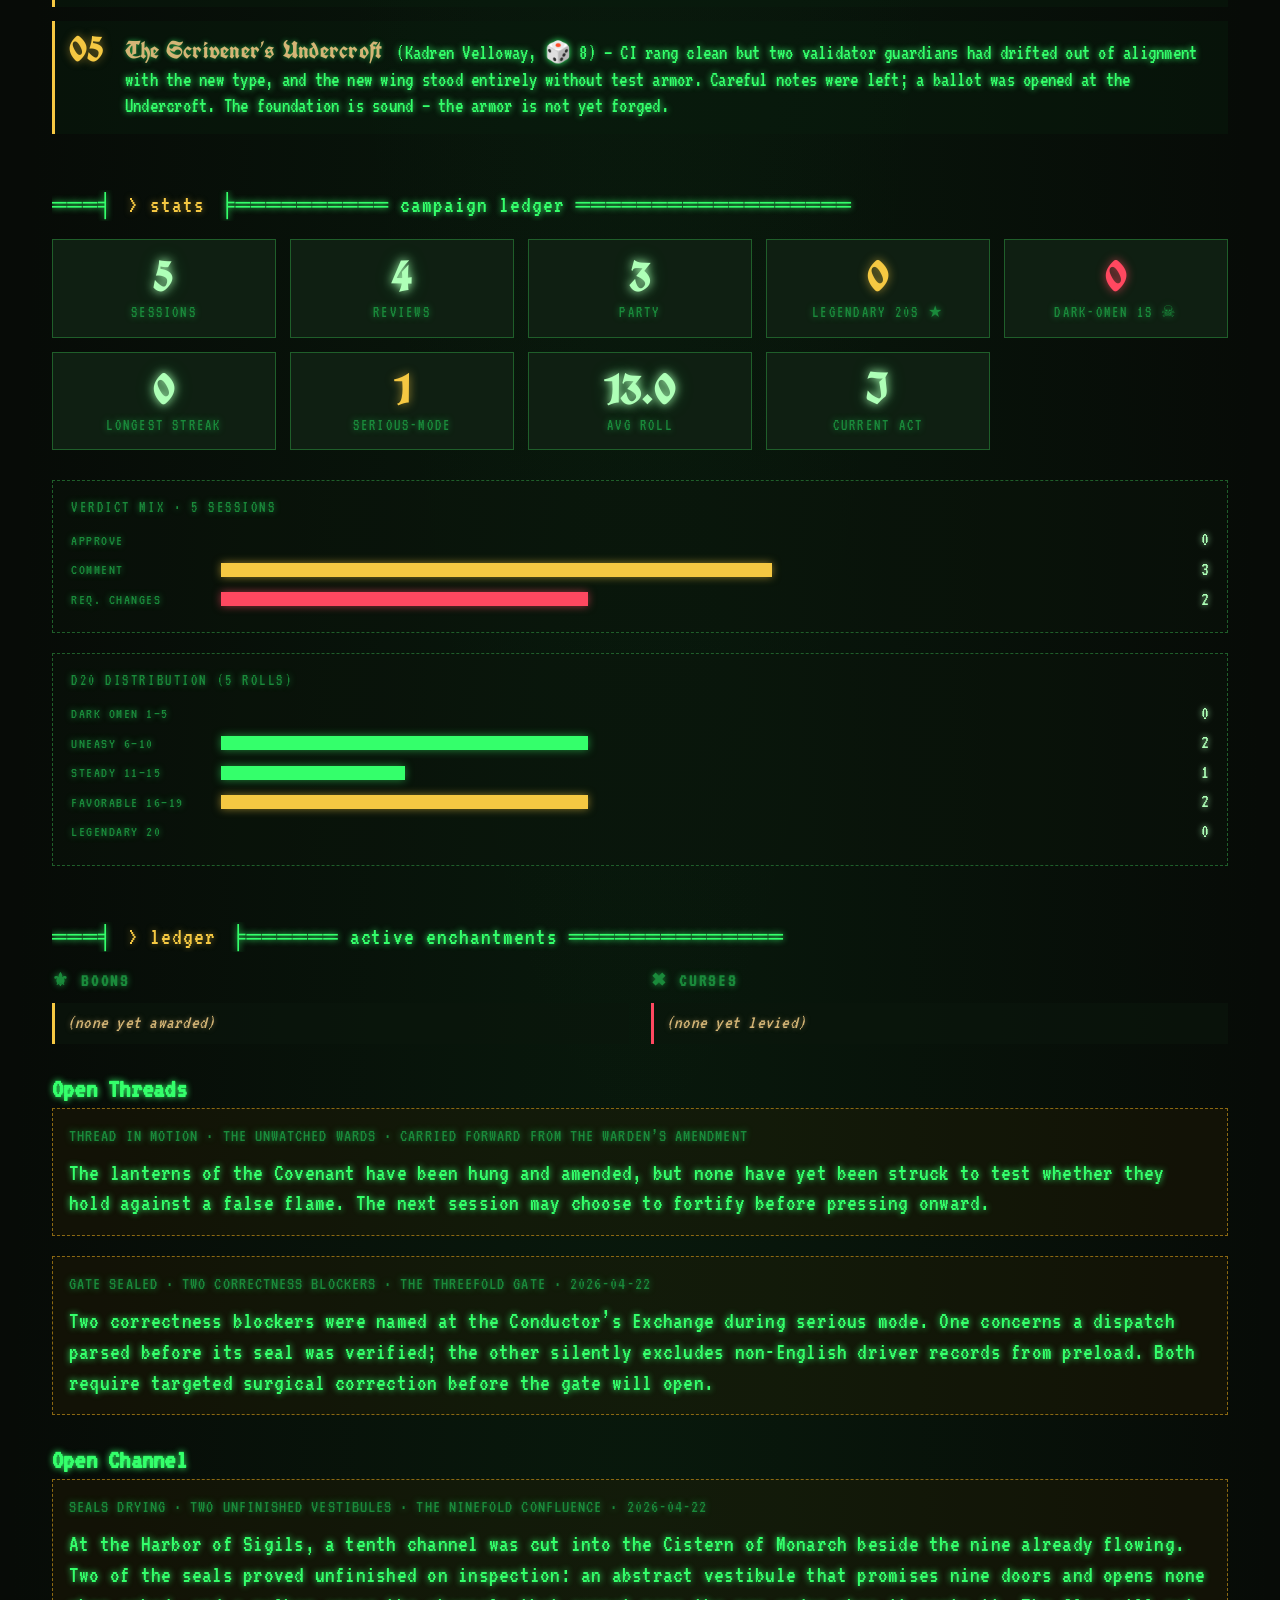
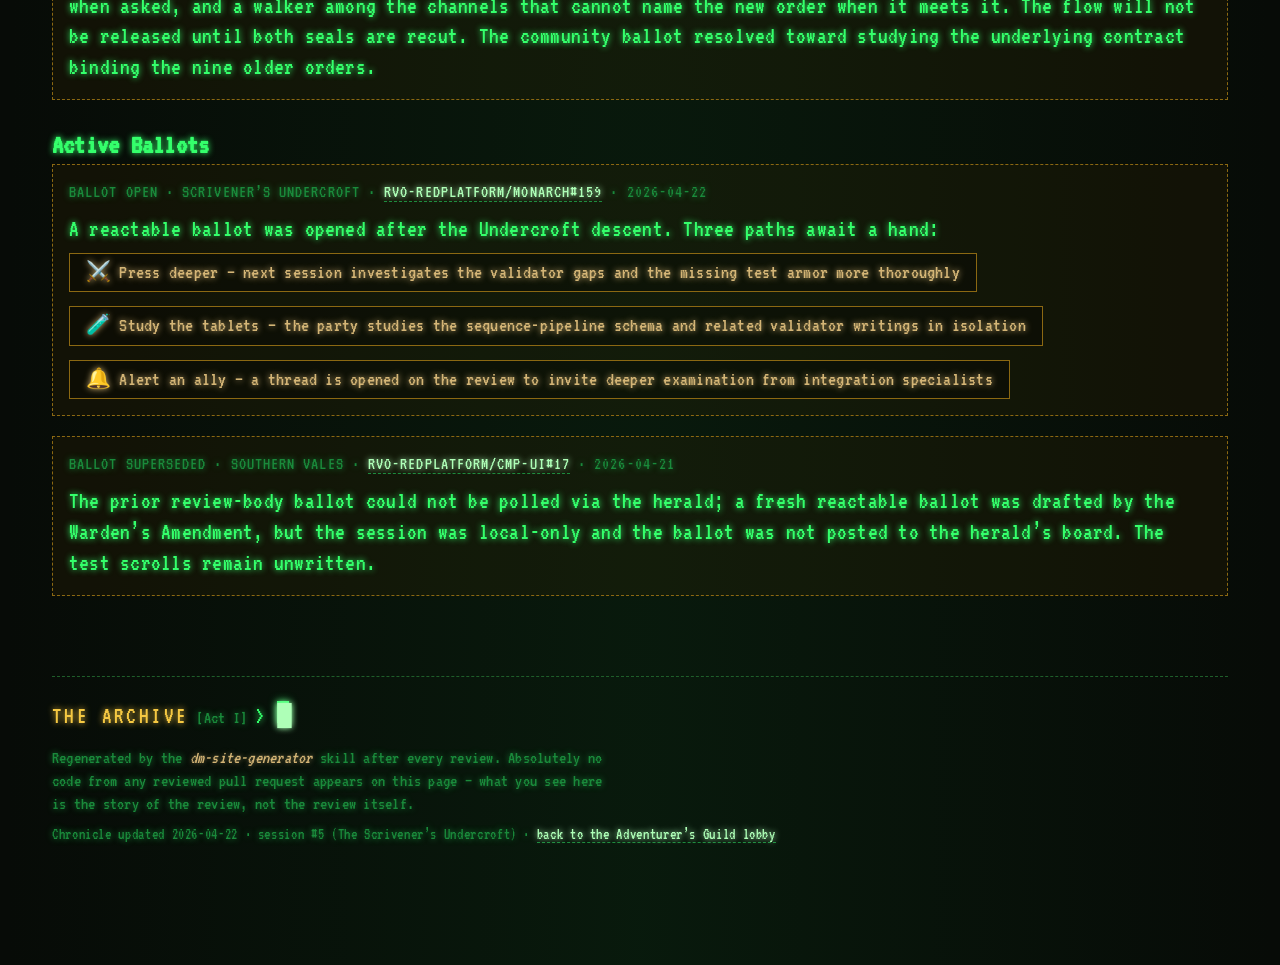
==== commit ba580d45: "chronicle: regenerate-campaign The Codex Reaches (2026-04-22T00:00:00Z) Session #5 — The Scrivener's" ====
--- a/campaigns/the-codex-reaches/index.html
+++ b/campaigns/the-codex-reaches/index.html
@@ -23,18 +23,18 @@
    ╚══════════════════════════════════════════════════════════════════════════╝</pre>
 
       <h1 class="banner-title tome">The Codex Reaches</h1>
-      <p class="banner-sub">&mdash; act I · arrival · the first pacts are signed, a gate holds, a channel is cut &mdash;</p>
+      <p class="banner-sub">&mdash; act I · arrival · three regions mapped, a fourth vault opened beneath the Cistern &mdash;</p>
 
       <div class="statusbar" role="status" aria-label="Campaign status">
         <span class="stat"><span class="stat-label">ACT</span> <span class="stat-val">I of V</span></span>
         <span class="sep">│</span>
-        <span class="stat"><span class="stat-label">REVIEWS</span> <span class="stat-val">3 / 100</span></span>
+        <span class="stat"><span class="stat-label">REVIEWS</span> <span class="stat-val">4 / 100</span></span>
         <span class="sep">│</span>
-        <span class="stat"><span class="stat-label">SESSIONS</span> <span class="stat-val">4</span></span>
+        <span class="stat"><span class="stat-label">SESSIONS</span> <span class="stat-val">5</span></span>
         <span class="sep">│</span>
         <span class="stat"><span class="stat-label">PARTY</span> <span class="stat-val">3 souls</span></span>
         <span class="sep">│</span>
-        <span class="stat"><span class="stat-label">REGIONS</span> <span class="stat-val">3 mapped</span></span>
+        <span class="stat"><span class="stat-label">REGIONS</span> <span class="stat-val">4 mapped</span></span>
         <span class="sep">│</span>
         <span class="stat"><span class="stat-label">LAST SESSION</span> <span class="stat-val">2026-04-22</span></span>
       </div>
@@ -42,9 +42,9 @@
       <div class="progress-bar" aria-hidden="true">
         <div class="progress-label">Campaign progress toward finale</div>
         <div class="progress-track">
-          <div class="progress-fill" style="width: 3%"></div>
-        </div>
-        <div class="progress-text">3% &mdash; Act I: Arrival &middot; last session 2026-04-22 (session #4)</div>
+          <div class="progress-fill" style="width: 4%"></div>
+        </div>
+        <div class="progress-text">4% &mdash; Act I: Arrival &middot; last session 2026-04-22 (session #5)</div>
       </div>
     </header>
 
@@ -76,33 +76,39 @@
         <h2 class="section-title">═══╡ <span class="cmd">&gt; look</span> ╞═══════════════════════════════════════════</h2>
         <div class="look-body">
           <p class="typed" data-delay="100">
-            The Codex Reaches spans three regions now. In the Southern Vales, the Covenant of Lanterns was
-            sealed on the first afternoon — a pact that allows the Archive to watch every span of thread
+            The Codex Reaches now spans four regions. In the Southern Vales, the Covenant of Lanterns was
+            sealed on the first afternoon &mdash; a pact that permits the Archive to watch every span of thread
             through those chambers while forbidding the speaking of any subject&rsquo;s name. The same evening,
             Iolen Vespertine returned with fresh red wax and struck through both margin-notes. The sanctum
             holds. One open thread lingers: the new rites await their unit of proof.
           </p>
           <p class="typed" data-delay="700">
-            The second region is the Conductor&rsquo;s Exchange — a sorting-house where driver records are
+            The second region is the Conductor&rsquo;s Exchange &mdash; a sorting-house where driver records are
             indexed by tongue and audience and dispatched to their rightful product surfaces. Three roads
-            arrived at the gatehouse simultaneously. Mía Guajarde reached the Exchange uninvited, ledger
+            arrived at the gatehouse at the same hour. Mía Guajarde reached the Exchange uninvited, ledger
             in hand and an iron key at her collar that opens nothing yet identified. She found the
             fractures in the gate mechanism before they widened, named two correctness blockers without
             ceremony, and held the line in serious mode. The Exchange holds. The gate has not yet cleared.
           </p>
           <p class="typed" data-delay="1400">
-            The third region sits above running water. At the Harbor of Sigils — a vestibule-and-register
-            above the lower Cistern of Monarch, where every contracted order presents its mark before its
-            channel is opened into the flow — Kadren Velloway has cut a tenth channel into the old stone.
-            The masonry is clean, the seals were drying, and two of them proved unfinished on inspection:
-            a vestibule that promised nine doors and opened none, and a walker among the channels that
-            could not name the new order when it met it. The torches held steady (🎲 11); the flow was
-            not released. The seals will be recut.
+            The third region sits above running water. At the Harbor of Sigils &mdash; a vestibule-and-register
+            above the lower Cistern of Monarch &mdash; Kadren Velloway cut a tenth channel into the old stone.
+            The masonry was clean, the seals were drying, and two of them proved unfinished on inspection.
+            A ballot opened at the Harbor resolved toward study; the community chose to examine the
+            underlying contract before touching the masonry again.
           </p>
           <p class="typed" data-delay="2100">
-            Three reviews completed across four sessions. Three characters on the field. Three regions mapped.
-            Ninety-seven encounters remain. The obsidian die has not yet turned up a legendary twenty;
-            the darkest omen rolled was a nine — the Threefold Gate, in serious mode, still standing.
+            The fourth region lies deeper still. Kadren descended the same day into the Scrivener&rsquo;s
+            Undercroft &mdash; the record-vaults and schema chambers beneath the Harbor where the blueprints
+            for new integration types are drawn and stored. All checks passed clean and the foundation rang
+            true. Yet two guardians of order had drifted out of alignment with the new type, and an entire
+            new wing of the construction stood without the test armor that its siblings all carry. Careful
+            notes were left. A fresh ballot now awaits the community&rsquo;s voice.
+          </p>
+          <p class="typed" data-delay="2800">
+            Four reviews across five sessions. Three characters on the field. Four regions mapped. The
+            obsidian die has not yet turned a legendary twenty; the lowest rolled was an eight at the
+            Undercroft &mdash; uneasy passage, but the foundation held. Ninety-six encounters remain.
           </p>
         </div>
       </section>
@@ -113,40 +119,43 @@
         <p class="scene-meta">
           <span class="date">2026-04-22</span> &middot;
           <span class="tier">dungeon-skirmish</span> &middot;
-          🎲 <span class="roll" data-dice="11">11</span> &middot;
-          <span class="band">steady footing</span>
+          🎲 <span class="roll" data-dice="8">8</span> &middot;
+          <span class="band">uneasy passage</span>
         </p>
-        <h3 class="scene-title">The Ninefold Confluence</h3>
+        <h3 class="scene-title">The Scrivener&rsquo;s Undercroft</h3>
 
         <pre class="ascii-scene" aria-hidden="true">
-           ╔════════════════════════════════════╗
-           ║    THE CISTERN OF MONARCH          ║
-           ║    ~ lower vaults, Harbor above ~  ║
-           ╟────────────────────────────────────╢
-           ║  ▒  ▒  ▒  ▒  ▒  ▒  ▒  ▒  ▒   │    ║
-           ║  │  │  │  │  │  │  │  │  │   ▓    ║
-           ║  │  │  │  │  │  │  │  │  │   ▓    ║
-           ║  ○  ○  ○  ○  ○  ○  ○  ○  ○   ✦    ║
-           ║  nine contracted orders      new   ║
-           ║                            channel ║
-           ║  [seals: ✓ ✓ ✓ ✓ ✓ ✓ ✓ ✓ ✓]  [✗]  ║
-           ╚════════════════════════════════════╝
-</pre>
+          ╔══════════════════════════════════════════════════╗
+          ║    THE SCRIVENER'S UNDERCROFT                    ║
+          ║    ~ record-vaults beneath the Cistern ~         ║
+          ╟──────────────────────────────────────────────────╢
+          ║                                                  ║
+          ║   [blueprint table]        [guardian post]       ║
+          ║      ┌───────┐               ·  ·  ·            ║
+          ║      │  NEW  │            sleeping sentinels     ║
+          ║      │ SCHEMA│               ·  ·  ·            ║
+          ║      │  ✓CI  │                                   ║
+          ║      └───────┘           [empty test-scroll]     ║
+          ║   foundation: sound          □□□□□□□             ║
+          ║   armor: absent              (blank)             ║
+          ╚══════════════════════════════════════════════════╝</pre>
 
         <p class="scene-narration">
-          You descend to the lower Cistern of Monarch, where nine rivulets meet under arched stone, each
-          bearing the sigil of a contracted order. A tenth channel has been freshly cut into the wall;
-          its seals are new and have not yet been tested against the older flows. Kadren Velloway waits
-          at the channel&rsquo;s mouth with the cut stone still damp under their hand. On close inspection,
-          two of the seals prove unfinished: a vestibule that promises nine doors and opens none when
-          asked, and a walker among the channels that cannot name the new order when it crosses its path.
-          The torches hold steady — neither current gains ground on the other — good conditions for
-          patching the seals before the flow is opened.
+          You pass below the Harbor of Sigils and descend stone stairs to the Scrivener&rsquo;s Undercroft,
+          where the blueprints for all of Monarch&rsquo;s integration types are drawn and archived. Kadren
+          Velloway has brought a new blueprint for the sequence-pipeline order &mdash; the same type whose
+          channel was cut upstairs. All eleven seals of the checking-rite pass clean, and the foundational
+          schema rings true under inspection. But the torchlight reveals two guardian posts left unmanned:
+          the warden who watches for dangling references has drifted out of alignment with the new type,
+          and the warden who guards the health-record vaults has not been updated to know the new order&rsquo;s
+          name. More plainly: the new wing has no test armor at all, while every neighboring wing carries
+          a full suit by house convention. The way forward holds &mdash; no blocker bars the door &mdash; but
+          the unguarded posts are written in the margin before Kadren leaves the Undercroft.
         </p>
         <p class="scene-outcome">
-          <span class="verdict-tag verdict-request-changes">REQUEST_CHANGES</span>
-          Two runtime-throw blockers caught in the seal plan before the channel opens; three should-fix
-          items queued; a ballot opened at the Harbor to steer the next visit.
+          <span class="verdict-tag verdict-comment">COMMENT</span>
+          CI clean &middot; foundation sound &middot; two validator guardians drifted &middot; no test coverage for the new wing &middot;
+          careful notes left &middot; ballot opened at the Undercroft: press deeper, study the tablets, or alert an ally.
         </p>
       </section>
 
@@ -245,9 +254,9 @@
 
             <p class="char-bio">
               Precise. Architectural. Surfaces old debts without making them personal. Arrived at the
-              Conductor&rsquo;s Exchange uninvited as the gate mechanism was already in motion — ledger in hand,
-              iron key at the collar. Found two correctness blockers in a realm-shaping encounter and named
-              them both. The key opens nothing yet identified.
+              Conductor&rsquo;s Exchange uninvited as the gate mechanism was already in motion &mdash; ledger in
+              hand, iron key at the collar. Found two correctness blockers in a realm-shaping encounter
+              and named them both. The key opens nothing yet identified.
             </p>
 
             <div class="char-footer">
@@ -261,7 +270,7 @@
           <article class="char-card">
             <div class="char-header">
               <span class="char-handle">[ @rv-akim ]</span>
-              <span class="char-lvl">LVL 01</span>
+              <span class="char-lvl">LVL 02</span>
             </div>
             <div class="char-portrait" aria-hidden="true"><pre>
      .-"""-.
@@ -279,7 +288,7 @@
             <div class="char-name tome">Kadren Velloway</div>
             <div class="char-class">UI Alchemist</div>
 
-            <div class="stat-row"><span class="key">APPEARANCES</span><span class="val">1</span></div>
+            <div class="stat-row"><span class="key">APPEARANCES</span><span class="val">2</span></div>
             <div class="stat-row">
               <span class="key">HP</span>
               <span class="val"><span class="mini-bar" style="--pct: 100%"></span>100 / 100</span>
@@ -296,8 +305,9 @@
             <p class="char-bio">
               Careful draftsman. Quietly thorough. Reads the house style before adding to it. Arrived at
               the Harbor of Sigils with a small case of lenses and a patient eye for how forms fit a hand,
-              just as a tenth channel was being cut into the Cistern of Monarch. The channel&rsquo;s seals
-              proved unfinished on inspection; the flow was not released. The seals will be recut.
+              just as a tenth channel was being cut into the Cistern of Monarch. Descended a second time
+              the same day into the Scrivener&rsquo;s Undercroft &mdash; where the schema beneath that channel
+              is kept &mdash; and found the foundation sound but two guardian posts left unmanned.
             </p>
 
             <div class="char-footer">
@@ -326,6 +336,14 @@
               </tr>
             </thead>
             <tbody>
+              <tr>
+                <td class="col-date">2026-04-22</td>
+                <td class="col-roll" data-dice="8">8</td>
+                <td class="col-title">The Scrivener&rsquo;s Undercroft</td>
+                <td class="col-author"><a href="https://github.com/rv-akim">@rv-akim</a></td>
+                <td class="col-tier">dungeon-skirmish</td>
+                <td><span class="verdict-tag verdict-comment">COMMENT</span></td>
+              </tr>
               <tr>
                 <td class="col-date">2026-04-22</td>
                 <td class="col-roll" data-dice="11">11</td>
@@ -386,12 +404,19 @@
     │              │   gate: [SEALED — blockers]  │                        │
     │              └──────────────────────────────┘                        │
     │                                                                       │
-    │   ┌───────────────────────────────────┐                              │
-    │   │   THE HARBOR OF SIGILS            │                              │
-    │   │   ~ register above the Cistern ~  │                              │
-    │   │   home: Kadren Velloway           │                              │
-    │   │   channel X: [seals drying — ✗]   │                              │
-    │   └───────────────────────────────────┘                              │
+    │   ┌────────────────────────────────────────────┐                     │
+    │   │   THE HARBOR OF SIGILS                     │                     │
+    │   │   ~ register above the Cistern ~           │                     │
+    │   │   home: Kadren Velloway                    │                     │
+    │   │   channel X: [seals drying — ✗]            │                     │
+    │   │                                            │                     │
+    │   │     └── THE SCRIVENER'S UNDERCROFT ──┐     │                     │
+    │   │          ~ schema vaults, lower ~    │     │                     │
+    │   │          blueprint: sound · armor: ✗ │     │                     │
+    │   │          guardians: 2 drifted        │     │                     │
+    │   │          ballot: open 🗳             │     │                     │
+    │   │         └─────────────────────────── ┘     │                     │
+    │   └────────────────────────────────────────────┘                     │
     │                                                                       │
     └──────────────────────────────────────────────────────────────────────┘</pre>
 
@@ -407,6 +432,10 @@
           <li>
             <span class="region">The Harbor of Sigils</span>
             <div class="lore-note">A vestibule-and-register above the lower Cistern of Monarch, where every contracted order presents its mark before its channel is opened into the flow. Nine rivulets meet beneath arched stone; a tenth has been freshly cut, and its seals are drying. Home of Kadren Velloway.</div>
+          </li>
+          <li>
+            <span class="region">The Scrivener&rsquo;s Undercroft</span>
+            <div class="lore-note">The record-vaults and schema chambers beneath the Harbor of Sigils, where the blueprints for each integration type are drawn and stored. Kadren Velloway descended here on the same day as the Ninefold Confluence. The blueprint for the new integration type rings true; two guardian posts had drifted, and no test armor was found on the new wing. A ballot is open.</div>
           </li>
         </ul>
 
@@ -422,7 +451,7 @@
       <!-- ============================================================ HIGHLIGHTS -->
       <section id="highlights" class="section">
         <h2 class="section-title">═══╡ <span class="cmd">&gt; highlights</span> ╞══ memorable moments ═════════════════</h2>
-        <p class="section-hint">Act I is underway across three regions. Four sessions, three characters, ninety-seven encounters to go.</p>
+        <p class="section-hint">Act I is underway across four regions. Five sessions, three characters, ninety-six encounters to go.</p>
         <ol class="highlights-list">
           <li>
             <strong>The Threefold Gate</strong>
@@ -436,7 +465,7 @@
             (Kadren Velloway, 🎲 11) &mdash;
             A tenth channel was cut into the Cistern of Monarch beside the nine already flowing; the
             masonry was clean, but two of the seals proved unfinished on inspection. The flow was not
-            released. A ballot was opened at the Harbor to steer the next visit.
+            released. A ballot opened at the Harbor; the community chose to study the sigils.
           </li>
           <li>
             <strong>The Covenant of Lanterns</strong>
@@ -451,6 +480,13 @@
             margin-notes from the Covenant. The unpinned waystone was removed; the unnamed sigil now has its
             proper title. The sanctum held. The amendment is recorded in the vault alone.
           </li>
+          <li>
+            <strong>The Scrivener&rsquo;s Undercroft</strong>
+            (Kadren Velloway, 🎲 8) &mdash;
+            CI rang clean but two validator guardians had drifted out of alignment with the new type,
+            and the new wing stood entirely without test armor. Careful notes were left; a ballot was
+            opened at the Undercroft. The foundation is sound &mdash; the armor is not yet forged.
+          </li>
         </ol>
       </section>
 
@@ -459,19 +495,19 @@
         <h2 class="section-title">═══╡ <span class="cmd">&gt; stats</span> ╞══════════ campaign ledger ══════════════════</h2>
 
         <div class="stats-grid">
-          <div class="stat-tile"><div class="tile-val">4</div><div class="tile-label">Sessions</div></div>
-          <div class="stat-tile"><div class="tile-val">3</div><div class="tile-label">Reviews</div></div>
+          <div class="stat-tile"><div class="tile-val">5</div><div class="tile-label">Sessions</div></div>
+          <div class="stat-tile"><div class="tile-val">4</div><div class="tile-label">Reviews</div></div>
           <div class="stat-tile"><div class="tile-val">3</div><div class="tile-label">Party</div></div>
           <div class="stat-tile"><div class="tile-val amber">0</div><div class="tile-label">Legendary 20s ★</div></div>
           <div class="stat-tile"><div class="tile-val danger">0</div><div class="tile-label">Dark-omen 1s ☠</div></div>
-          <div class="stat-tile"><div class="tile-val">2</div><div class="tile-label">Longest streak</div></div>
+          <div class="stat-tile"><div class="tile-val">0</div><div class="tile-label">Longest streak</div></div>
           <div class="stat-tile"><div class="tile-val amber">1</div><div class="tile-label">Serious-mode</div></div>
-          <div class="stat-tile"><div class="tile-val">14.3</div><div class="tile-label">Avg roll</div></div>
+          <div class="stat-tile"><div class="tile-val">13.0</div><div class="tile-label">Avg roll</div></div>
           <div class="stat-tile"><div class="tile-val">I</div><div class="tile-label">Current act</div></div>
         </div>
 
         <div class="verdict-chart">
-          <h3>Verdict mix &middot; 4 sessions</h3>
+          <h3>Verdict mix &middot; 5 sessions</h3>
           <div class="bar-row">
             <span class="bar-label">Approve</span>
             <span><span class="bar-fill" style="width: 0%"></span></span>
@@ -479,22 +515,22 @@
           </div>
           <div class="bar-row">
             <span class="bar-label">Comment</span>
-            <span><span class="bar-fill amber" style="width: 50%"></span></span>
-            <span class="bar-count">2</span>
+            <span><span class="bar-fill amber" style="width: 60%"></span></span>
+            <span class="bar-count">3</span>
           </div>
           <div class="bar-row">
             <span class="bar-label">Req. changes</span>
-            <span><span class="bar-fill danger" style="width: 50%"></span></span>
+            <span><span class="bar-fill danger" style="width: 40%"></span></span>
             <span class="bar-count">2</span>
           </div>
         </div>
 
         <div class="roll-distribution">
-          <h3>D20 distribution (4 rolls)</h3>
+          <h3>D20 distribution (5 rolls)</h3>
           <div class="bar-row"><span class="bar-label">dark omen 1–5</span><span><span class="bar-fill danger" style="width: 0%"></span></span><span class="bar-count">0</span></div>
-          <div class="bar-row"><span class="bar-label">uneasy 6–10</span><span><span class="bar-fill" style="width: 25%"></span></span><span class="bar-count">1</span></div>
-          <div class="bar-row"><span class="bar-label">steady 11–15</span><span><span class="bar-fill" style="width: 25%"></span></span><span class="bar-count">1</span></div>
-          <div class="bar-row"><span class="bar-label">favorable 16–19</span><span><span class="bar-fill amber" style="width: 50%"></span></span><span class="bar-count">2</span></div>
+          <div class="bar-row"><span class="bar-label">uneasy 6–10</span><span><span class="bar-fill" style="width: 40%"></span></span><span class="bar-count">2</span></div>
+          <div class="bar-row"><span class="bar-label">steady 11–15</span><span><span class="bar-fill" style="width: 20%"></span></span><span class="bar-count">1</span></div>
+          <div class="bar-row"><span class="bar-label">favorable 16–19</span><span><span class="bar-fill amber" style="width: 40%"></span></span><span class="bar-count">2</span></div>
           <div class="bar-row"><span class="bar-label">legendary 20</span><span><span class="bar-fill amber" style="width: 0%"></span></span><span class="bar-count">0</span></div>
         </div>
       </section>
@@ -532,23 +568,23 @@
         <h3 class="lore-subtitle" style="margin-top: 28px;">Open Channel</h3>
         <div class="unresolved-item">
           <p class="unresolved-meta">SEALS DRYING &middot; two unfinished vestibules &middot; The Ninefold Confluence &middot; 2026-04-22</p>
-          <p>At the Harbor of Sigils, a tenth channel was cut into the Cistern of Monarch beside the nine already flowing. On inspection, two of the seals proved unfinished: an abstract vestibule that promises nine doors and opens none when asked, and a walker among the channels that cannot name the new order when it meets it. The flow will not be released until both seals are recut.</p>
-        </div>
-
-        <h3 class="lore-subtitle" style="margin-top: 28px;">Active Ballot</h3>
+          <p>At the Harbor of Sigils, a tenth channel was cut into the Cistern of Monarch beside the nine already flowing. Two of the seals proved unfinished on inspection: an abstract vestibule that promises nine doors and opens none when asked, and a walker among the channels that cannot name the new order when it meets it. The flow will not be released until both seals are recut. The community ballot resolved toward studying the underlying contract binding the nine older orders.</p>
+        </div>
+
+        <h3 class="lore-subtitle" style="margin-top: 28px;">Active Ballots</h3>
         <div class="unresolved-item">
-          <p class="unresolved-meta">BALLOT OPEN &middot; Harbor of Sigils &middot; rvo-redplatform/monarch-admin#76 &middot; 2026-04-22</p>
-          <p>A reactable ballot was opened at the Ninefold Confluence. Three paths await a hand:</p>
+          <p class="unresolved-meta">BALLOT OPEN &middot; Scrivener&rsquo;s Undercroft &middot; <a href="https://github.com/rvo-redplatform/monarch/pull/159">rvo-redplatform/monarch#159</a> &middot; 2026-04-22</p>
+          <p>A reactable ballot was opened after the Undercroft descent. Three paths await a hand:</p>
           <div class="emoji-choices">
-            <span class="choice">🧪 Study the sigils &mdash; a lore dive into the abstract-method contract binding the other nine orders</span>
-            <span class="choice">🛡️ Shore the new channel &mdash; return with masonry and inscribe the missing wards before the flow opens</span>
-            <span class="choice">🗺️ Map the currents &mdash; a scout party traces every place the new channel&rsquo;s waters reach</span>
+            <span class="choice">⚔️ Press deeper &mdash; next session investigates the validator gaps and the missing test armor more thoroughly</span>
+            <span class="choice">🧪 Study the tablets &mdash; the party studies the sequence-pipeline schema and related validator writings in isolation</span>
+            <span class="choice">🔔 Alert an ally &mdash; a thread is opened on the review to invite deeper examination from integration specialists</span>
           </div>
         </div>
 
         <div class="unresolved-item" style="margin-top: 20px;">
-          <p class="unresolved-meta">BALLOT SUPERSEDED &middot; Southern Vales &middot; rvo-redplatform/cmp-ui#17 &middot; 2026-04-21</p>
-          <p>The prior review-body ballot could not be polled via API; the fresh reactable ballot posted by the Warden&rsquo;s Amendment remains as the authoritative form, though the amendment session was local-only and the issue-comment ballot has not been posted to GitHub.</p>
+          <p class="unresolved-meta">BALLOT SUPERSEDED &middot; Southern Vales &middot; <a href="https://github.com/rvo-redplatform/cmp-ui/pull/17">rvo-redplatform/cmp-ui#17</a> &middot; 2026-04-21</p>
+          <p>The prior review-body ballot could not be polled via the herald; a fresh reactable ballot was drafted by the Warden&rsquo;s Amendment, but the session was local-only and the ballot was not posted to the herald&rsquo;s board. The test scrolls remain unwritten.</p>
         </div>
       </section>
 
@@ -563,7 +599,7 @@
         request appears on this page &mdash; what you see here is the story of the review, not the review itself.
       </p>
       <p class="footer-legal">
-        Chronicle updated 2026-04-22 &middot; session #4 (The Ninefold Confluence) &middot; <a href="../../">back to the Adventurer&rsquo;s Guild lobby</a>
+        Chronicle updated 2026-04-22 &middot; session #5 (The Scrivener&rsquo;s Undercroft) &middot; <a href="../../">back to the Adventurer&rsquo;s Guild lobby</a>
       </p>
     </footer>
   </div>
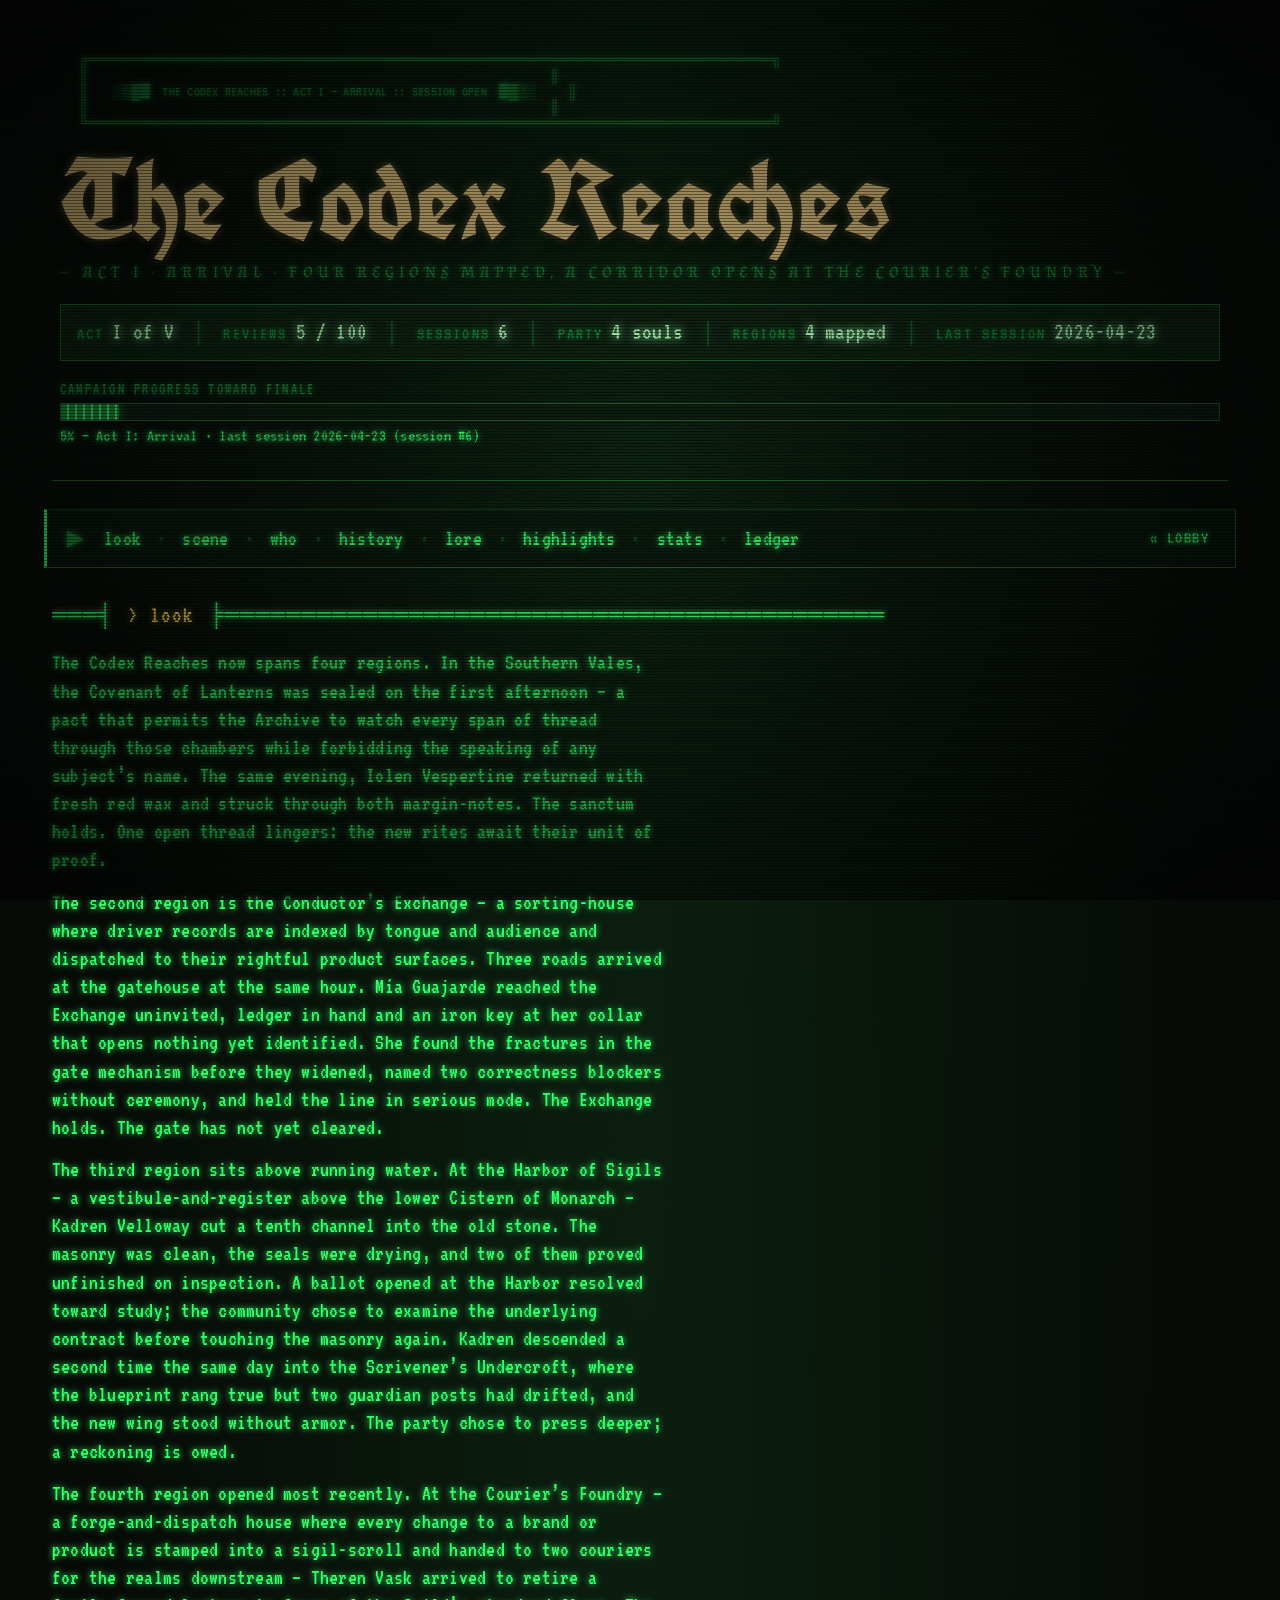
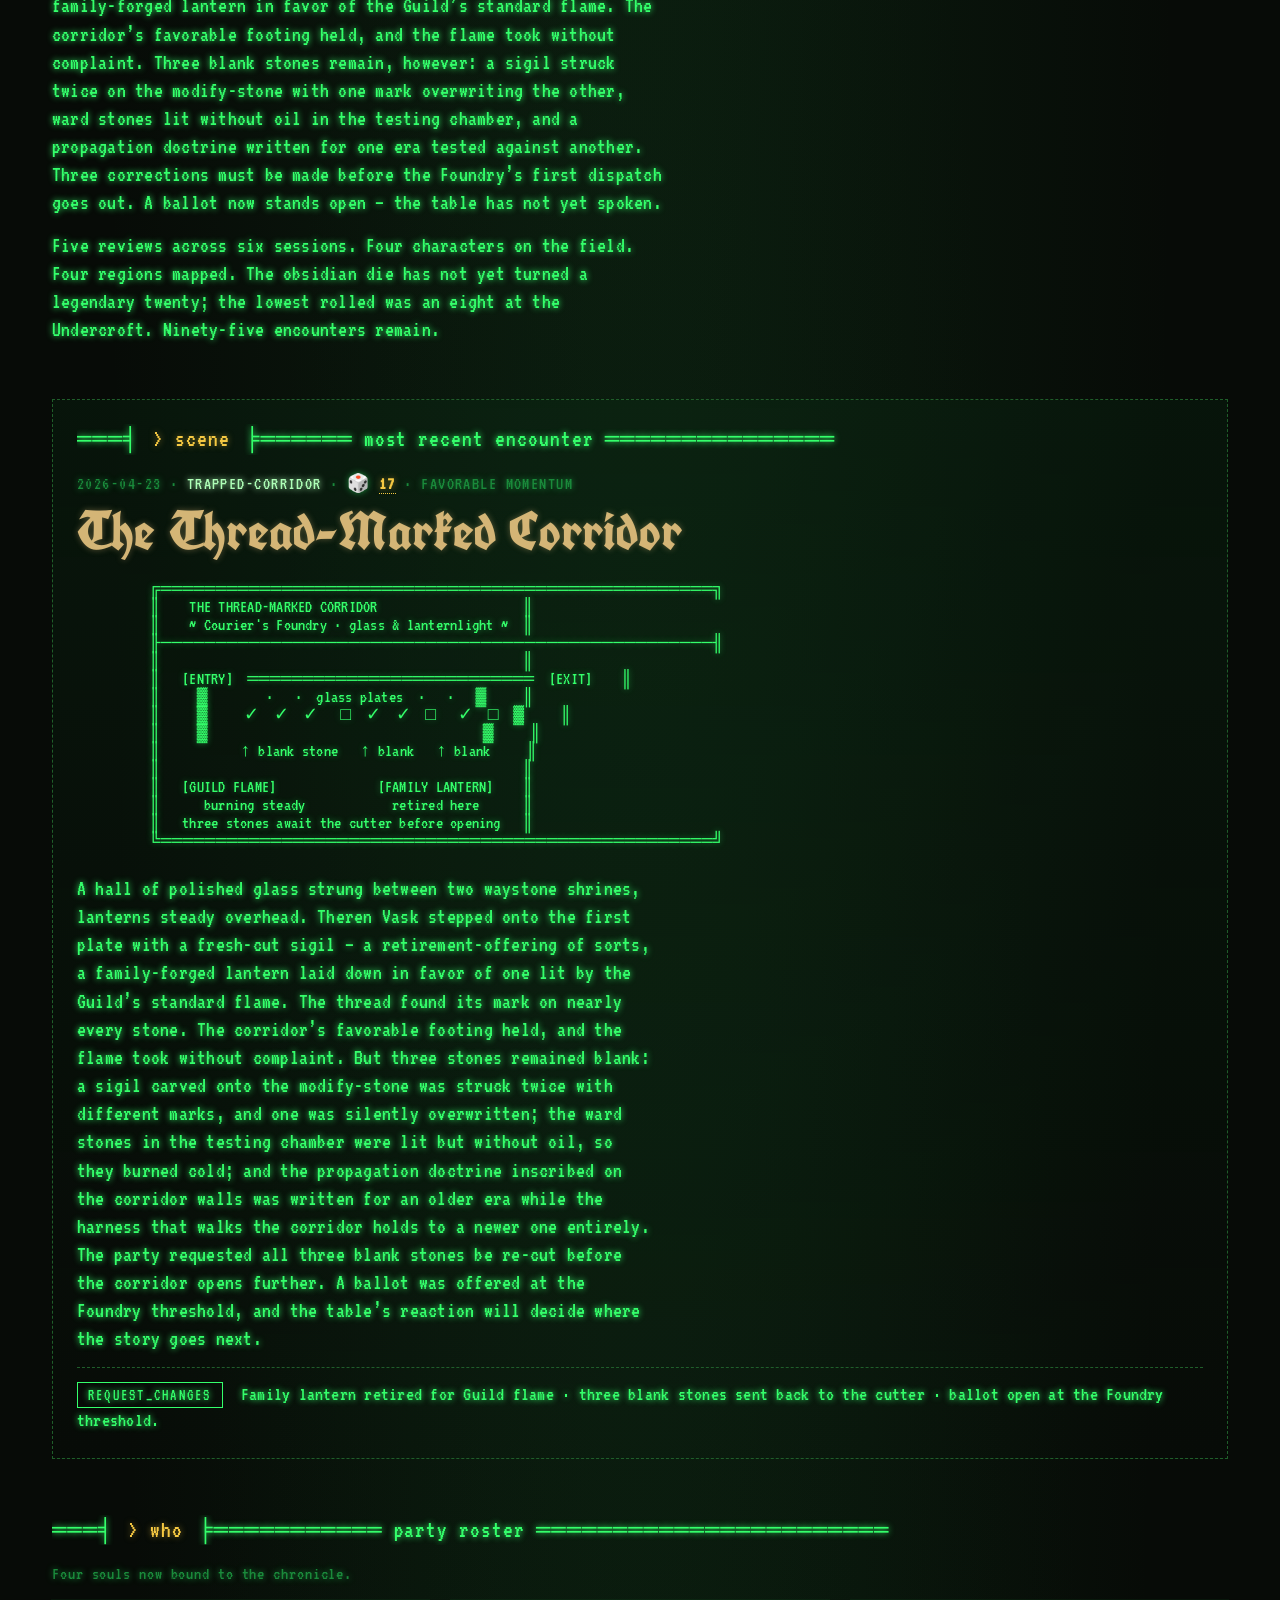
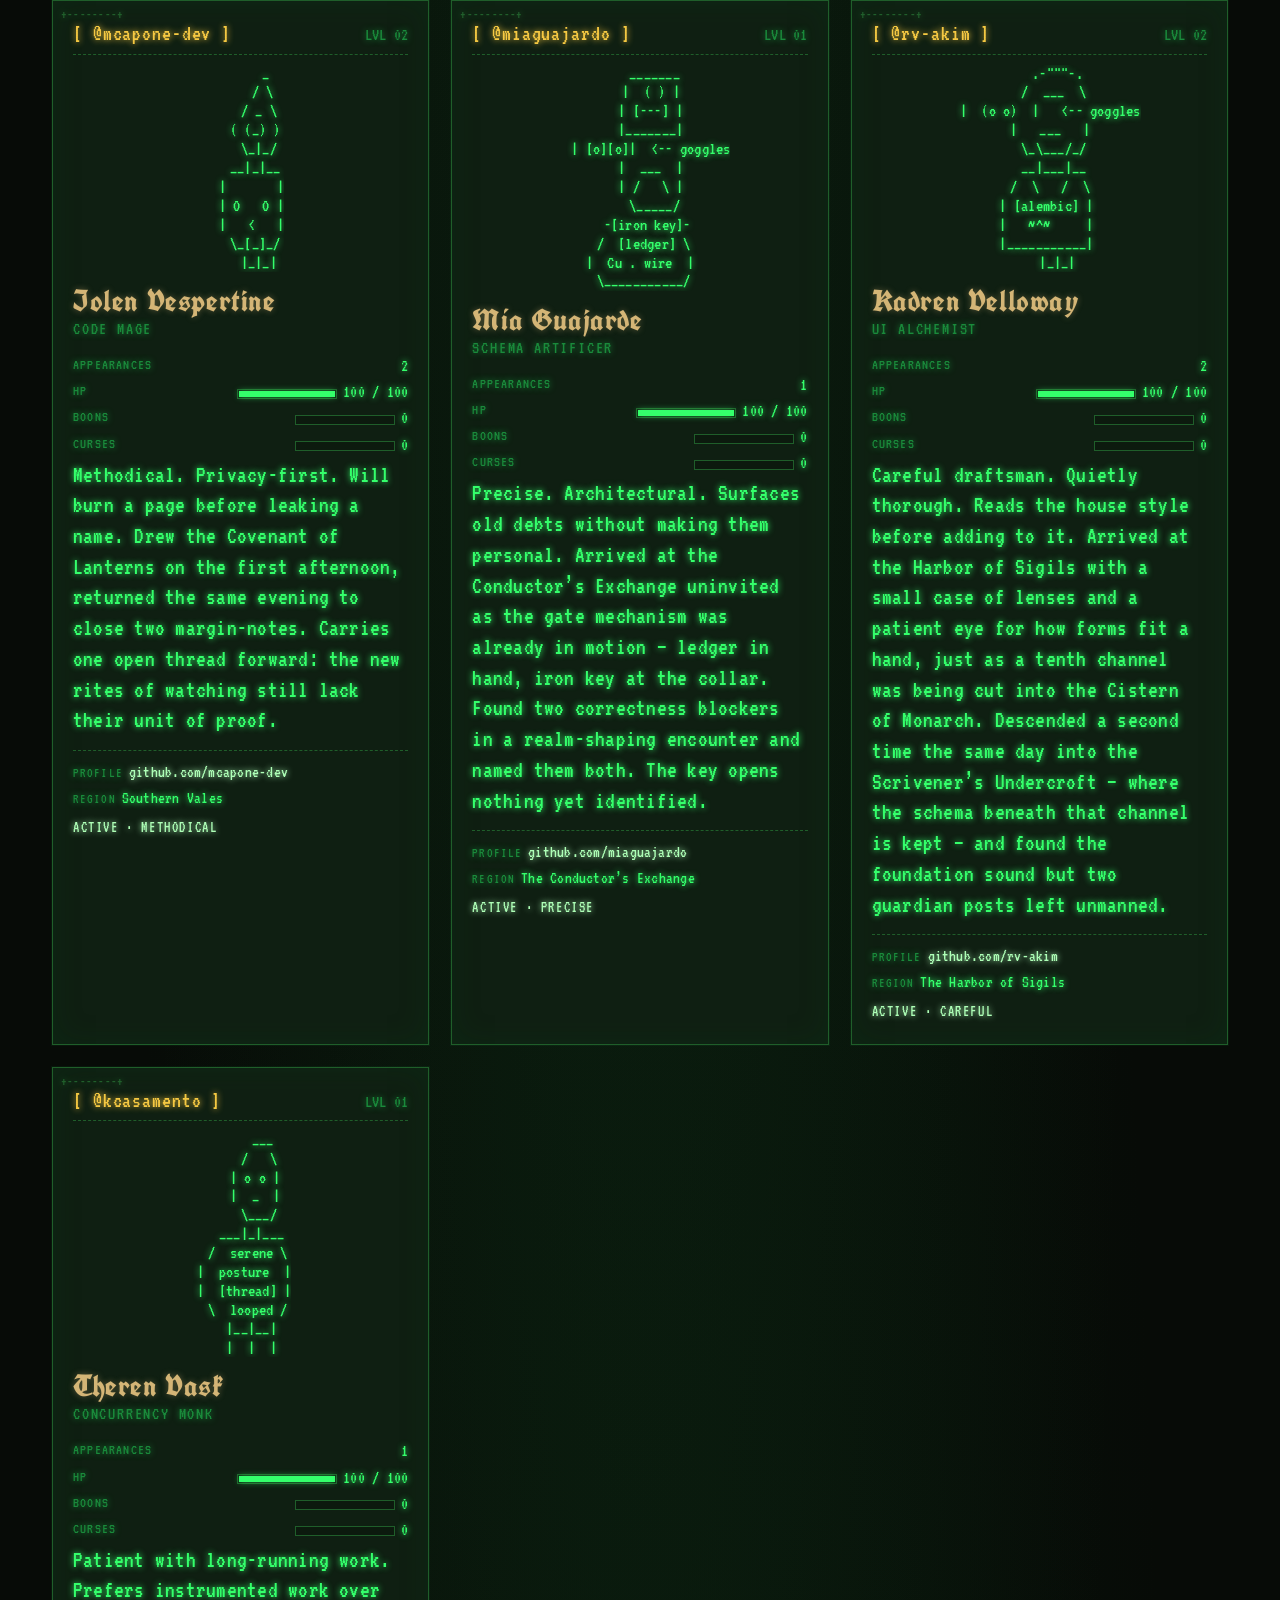
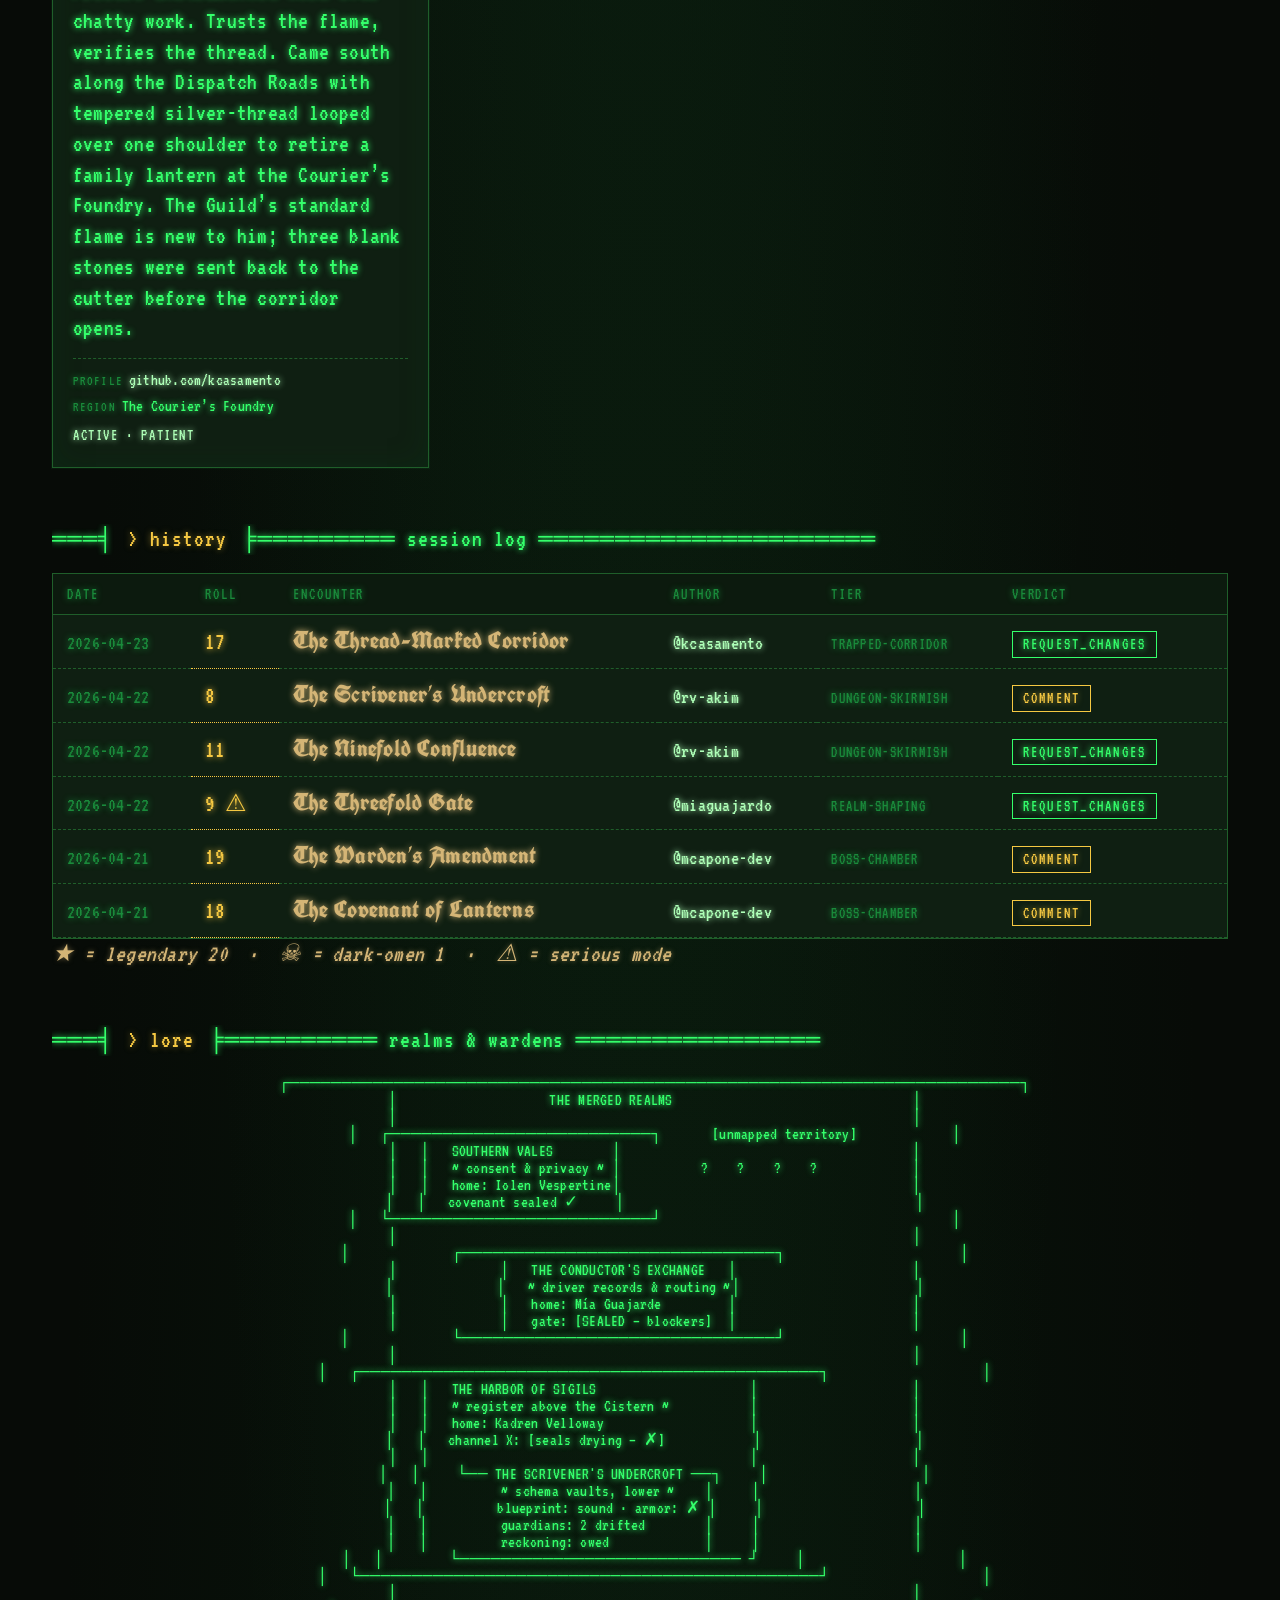
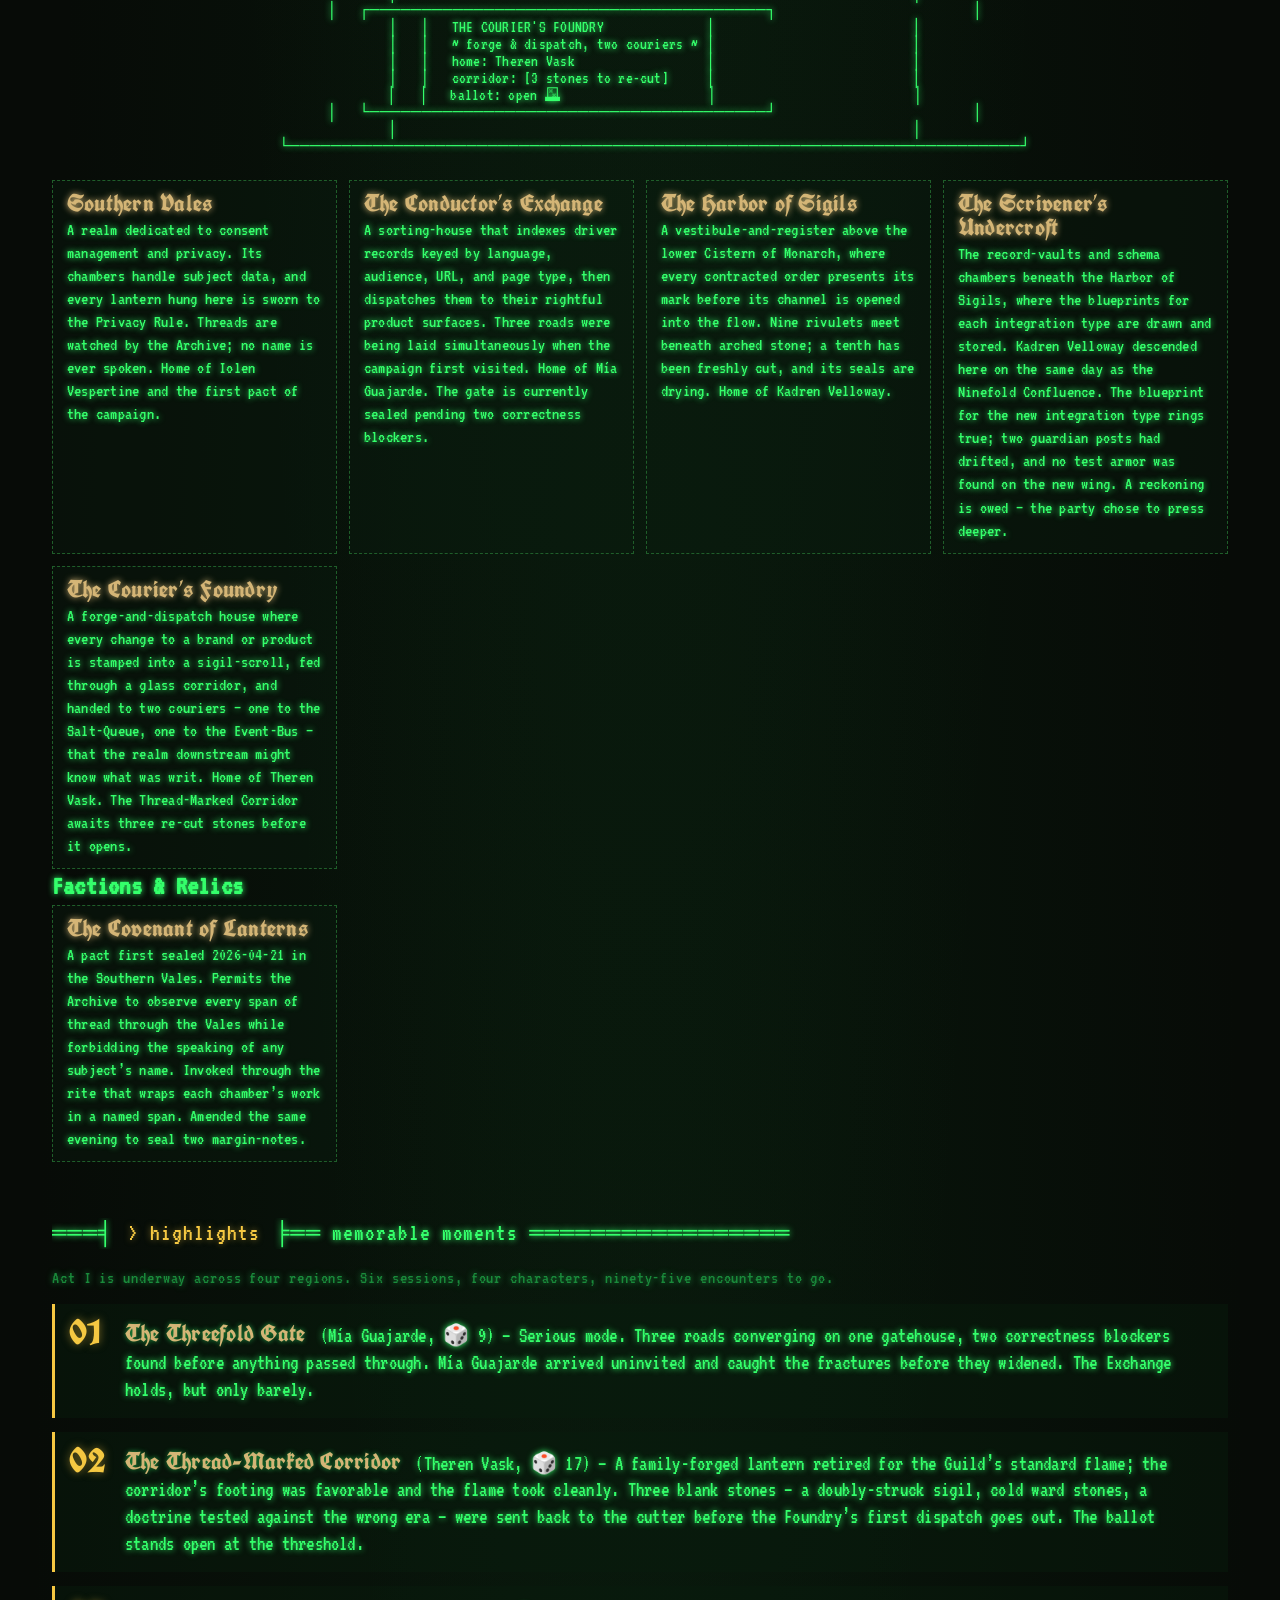
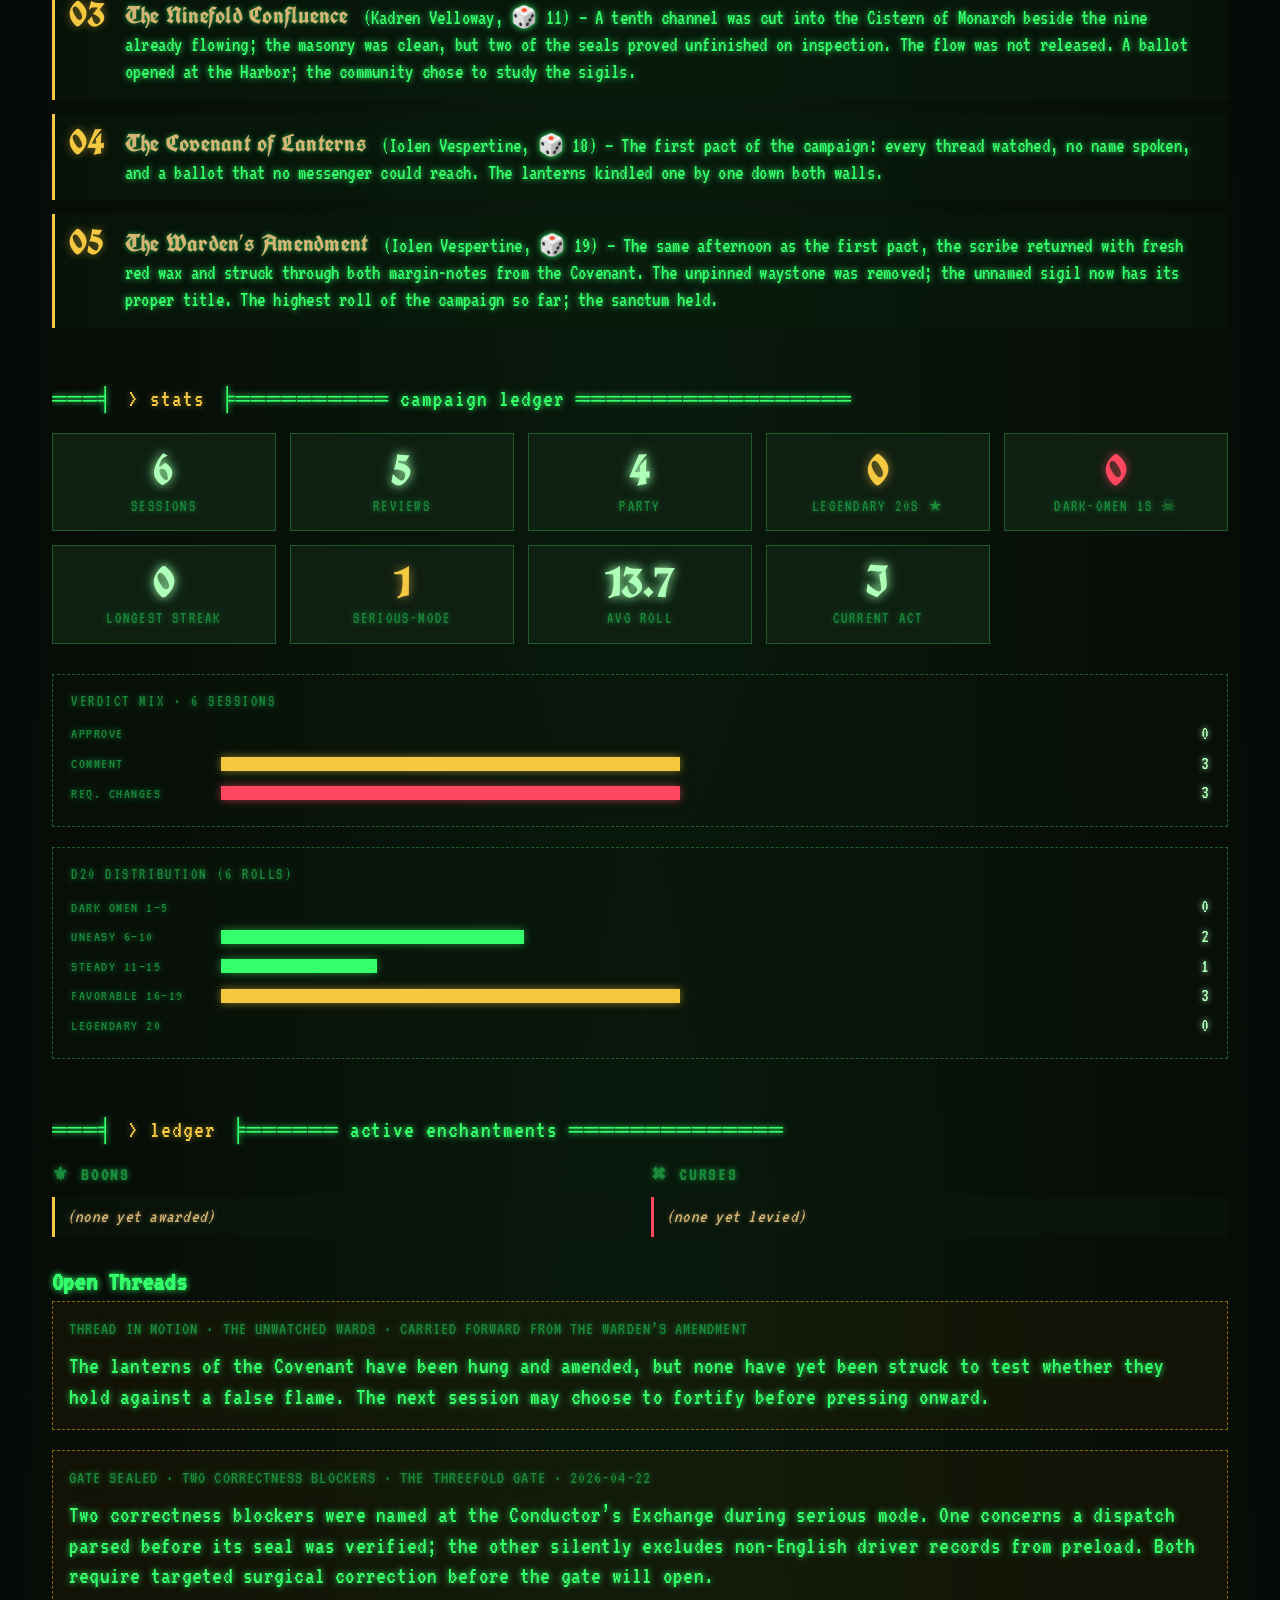
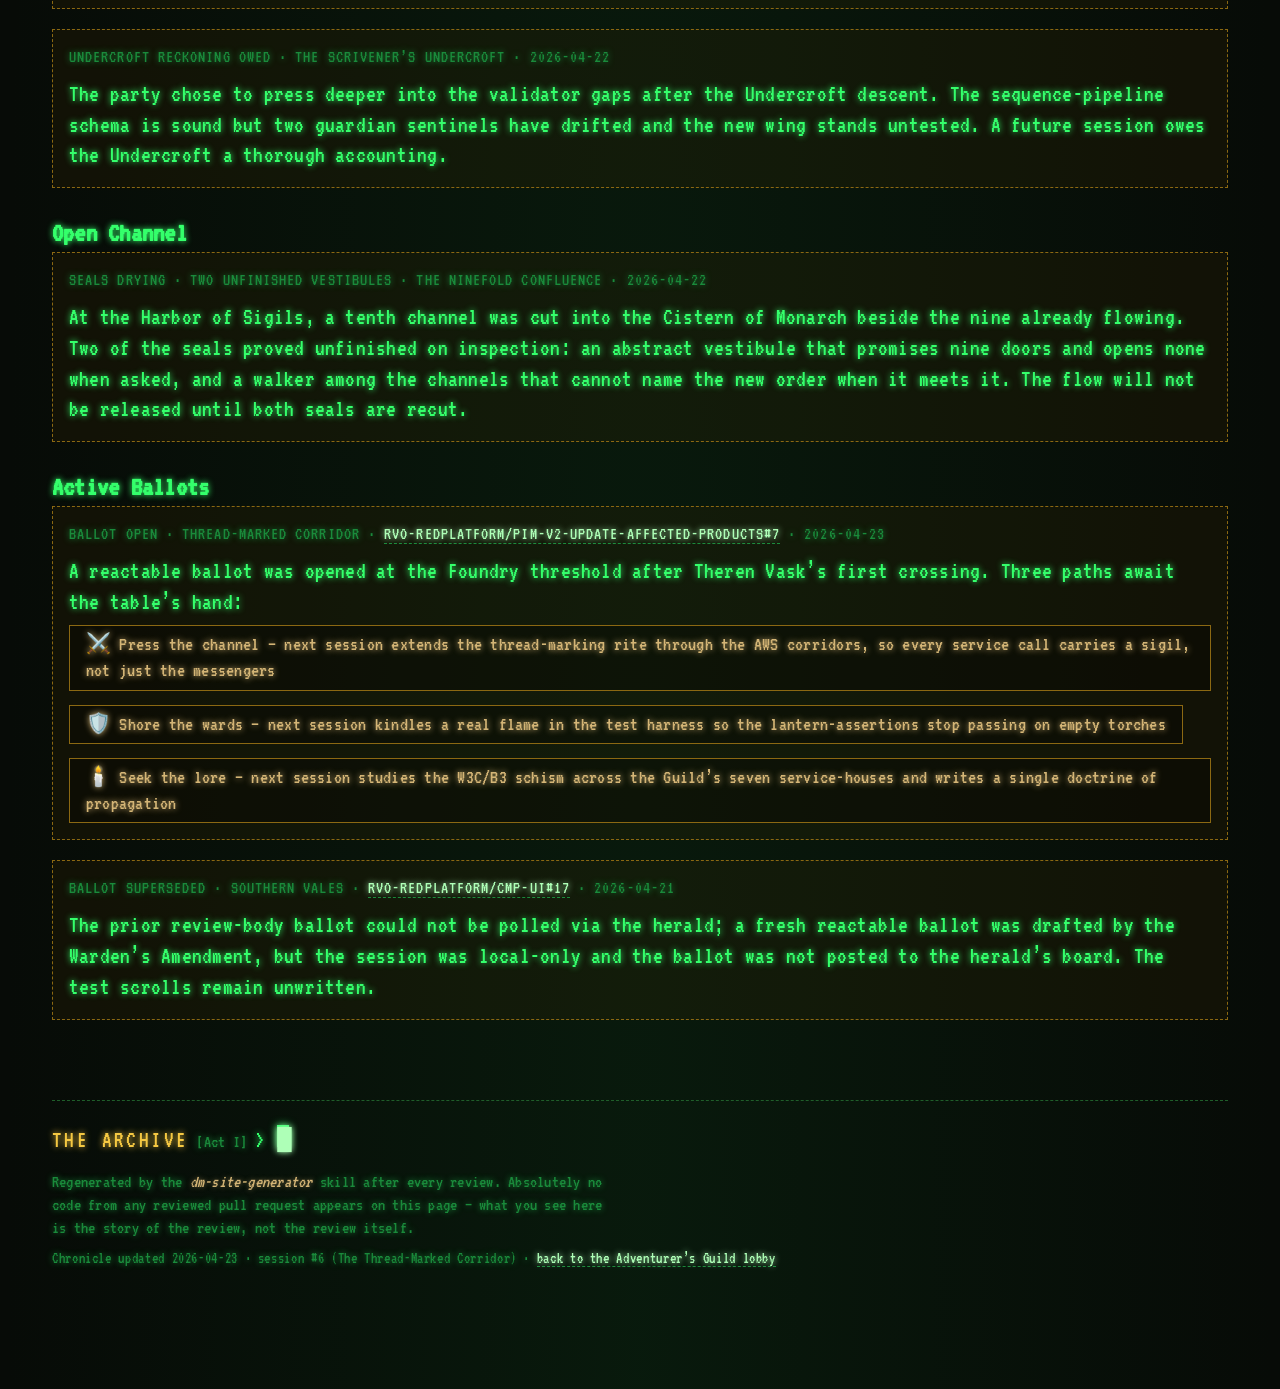
==== commit ad3aecba: "chronicle: regenerate-campaign The Codex Reaches (2026-04-23T00:00:00Z) Session #6 — The Thread-Mark" ====
--- a/campaigns/the-codex-reaches/index.html
+++ b/campaigns/the-codex-reaches/index.html
@@ -23,28 +23,28 @@
    ╚══════════════════════════════════════════════════════════════════════════╝</pre>
 
       <h1 class="banner-title tome">The Codex Reaches</h1>
-      <p class="banner-sub">&mdash; act I · arrival · three regions mapped, a fourth vault opened beneath the Cistern &mdash;</p>
+      <p class="banner-sub">&mdash; act I · arrival · four regions mapped, a corridor opens at the Courier&rsquo;s Foundry &mdash;</p>
 
       <div class="statusbar" role="status" aria-label="Campaign status">
         <span class="stat"><span class="stat-label">ACT</span> <span class="stat-val">I of V</span></span>
         <span class="sep">│</span>
-        <span class="stat"><span class="stat-label">REVIEWS</span> <span class="stat-val">4 / 100</span></span>
+        <span class="stat"><span class="stat-label">REVIEWS</span> <span class="stat-val">5 / 100</span></span>
         <span class="sep">│</span>
-        <span class="stat"><span class="stat-label">SESSIONS</span> <span class="stat-val">5</span></span>
+        <span class="stat"><span class="stat-label">SESSIONS</span> <span class="stat-val">6</span></span>
         <span class="sep">│</span>
-        <span class="stat"><span class="stat-label">PARTY</span> <span class="stat-val">3 souls</span></span>
+        <span class="stat"><span class="stat-label">PARTY</span> <span class="stat-val">4 souls</span></span>
         <span class="sep">│</span>
         <span class="stat"><span class="stat-label">REGIONS</span> <span class="stat-val">4 mapped</span></span>
         <span class="sep">│</span>
-        <span class="stat"><span class="stat-label">LAST SESSION</span> <span class="stat-val">2026-04-22</span></span>
+        <span class="stat"><span class="stat-label">LAST SESSION</span> <span class="stat-val">2026-04-23</span></span>
       </div>
 
       <div class="progress-bar" aria-hidden="true">
         <div class="progress-label">Campaign progress toward finale</div>
         <div class="progress-track">
-          <div class="progress-fill" style="width: 4%"></div>
-        </div>
-        <div class="progress-text">4% &mdash; Act I: Arrival &middot; last session 2026-04-22 (session #5)</div>
+          <div class="progress-fill" style="width: 5%"></div>
+        </div>
+        <div class="progress-text">5% &mdash; Act I: Arrival &middot; last session 2026-04-23 (session #6)</div>
       </div>
     </header>
 
@@ -95,20 +95,26 @@
             above the lower Cistern of Monarch &mdash; Kadren Velloway cut a tenth channel into the old stone.
             The masonry was clean, the seals were drying, and two of them proved unfinished on inspection.
             A ballot opened at the Harbor resolved toward study; the community chose to examine the
-            underlying contract before touching the masonry again.
+            underlying contract before touching the masonry again. Kadren descended a second time the same
+            day into the Scrivener&rsquo;s Undercroft, where the blueprint rang true but two guardian posts had
+            drifted, and the new wing stood without armor. The party chose to press deeper; a reckoning
+            is owed.
           </p>
           <p class="typed" data-delay="2100">
-            The fourth region lies deeper still. Kadren descended the same day into the Scrivener&rsquo;s
-            Undercroft &mdash; the record-vaults and schema chambers beneath the Harbor where the blueprints
-            for new integration types are drawn and stored. All checks passed clean and the foundation rang
-            true. Yet two guardians of order had drifted out of alignment with the new type, and an entire
-            new wing of the construction stood without the test armor that its siblings all carry. Careful
-            notes were left. A fresh ballot now awaits the community&rsquo;s voice.
+            The fourth region opened most recently. At the Courier&rsquo;s Foundry &mdash; a forge-and-dispatch
+            house where every change to a brand or product is stamped into a sigil-scroll and handed to
+            two couriers for the realms downstream &mdash; Theren Vask arrived to retire a family-forged lantern
+            in favor of the Guild&rsquo;s standard flame. The corridor&rsquo;s favorable footing held, and the flame
+            took without complaint. Three blank stones remain, however: a sigil struck twice on the
+            modify-stone with one mark overwriting the other, ward stones lit without oil in the testing
+            chamber, and a propagation doctrine written for one era tested against another. Three
+            corrections must be made before the Foundry&rsquo;s first dispatch goes out. A ballot now stands
+            open &mdash; the table has not yet spoken.
           </p>
           <p class="typed" data-delay="2800">
-            Four reviews across five sessions. Three characters on the field. Four regions mapped. The
+            Five reviews across six sessions. Four characters on the field. Four regions mapped. The
             obsidian die has not yet turned a legendary twenty; the lowest rolled was an eight at the
-            Undercroft &mdash; uneasy passage, but the foundation held. Ninety-six encounters remain.
+            Undercroft. Ninety-five encounters remain.
           </p>
         </div>
       </section>
@@ -117,52 +123,54 @@
       <section id="scene" class="section scene">
         <h2 class="section-title">═══╡ <span class="cmd">&gt; scene</span> ╞══════ most recent encounter ═══════════════</h2>
         <p class="scene-meta">
-          <span class="date">2026-04-22</span> &middot;
-          <span class="tier">dungeon-skirmish</span> &middot;
-          🎲 <span class="roll" data-dice="8">8</span> &middot;
-          <span class="band">uneasy passage</span>
+          <span class="date">2026-04-23</span> &middot;
+          <span class="tier">trapped-corridor</span> &middot;
+          🎲 <span class="roll" data-dice="17">17</span> &middot;
+          <span class="band">favorable momentum</span>
         </p>
-        <h3 class="scene-title">The Scrivener&rsquo;s Undercroft</h3>
+        <h3 class="scene-title">The Thread-Marked Corridor</h3>
 
         <pre class="ascii-scene" aria-hidden="true">
           ╔══════════════════════════════════════════════════╗
-          ║    THE SCRIVENER'S UNDERCROFT                    ║
-          ║    ~ record-vaults beneath the Cistern ~         ║
+          ║    THE THREAD-MARKED CORRIDOR                    ║
+          ║    ~ Courier's Foundry · glass & lanternlight ~  ║
           ╟──────────────────────────────────────────────────╢
           ║                                                  ║
-          ║   [blueprint table]        [guardian post]       ║
-          ║      ┌───────┐               ·  ·  ·            ║
-          ║      │  NEW  │            sleeping sentinels     ║
-          ║      │ SCHEMA│               ·  ·  ·            ║
-          ║      │  ✓CI  │                                   ║
-          ║      └───────┘           [empty test-scroll]     ║
-          ║   foundation: sound          □□□□□□□             ║
-          ║   armor: absent              (blank)             ║
+          ║   [ENTRY]  ══════════════════════════  [EXIT]    ║
+          ║     ▓        ·   ·  glass plates  ·   ·   ▓     ║
+          ║     ▓     ✓  ✓  ✓   □  ✓  ✓  □   ✓  □  ▓     ║
+          ║     ▓                                      ▓     ║
+          ║           ↑ blank stone   ↑ blank   ↑ blank     ║
+          ║                                                  ║
+          ║   [GUILD FLAME]              [FAMILY LANTERN]    ║
+          ║      burning steady            retired here      ║
+          ║   three stones await the cutter before opening   ║
           ╚══════════════════════════════════════════════════╝</pre>
 
         <p class="scene-narration">
-          You pass below the Harbor of Sigils and descend stone stairs to the Scrivener&rsquo;s Undercroft,
-          where the blueprints for all of Monarch&rsquo;s integration types are drawn and archived. Kadren
-          Velloway has brought a new blueprint for the sequence-pipeline order &mdash; the same type whose
-          channel was cut upstairs. All eleven seals of the checking-rite pass clean, and the foundational
-          schema rings true under inspection. But the torchlight reveals two guardian posts left unmanned:
-          the warden who watches for dangling references has drifted out of alignment with the new type,
-          and the warden who guards the health-record vaults has not been updated to know the new order&rsquo;s
-          name. More plainly: the new wing has no test armor at all, while every neighboring wing carries
-          a full suit by house convention. The way forward holds &mdash; no blocker bars the door &mdash; but
-          the unguarded posts are written in the margin before Kadren leaves the Undercroft.
+          A hall of polished glass strung between two waystone shrines, lanterns steady overhead.
+          Theren Vask stepped onto the first plate with a fresh-cut sigil &mdash; a retirement-offering
+          of sorts, a family-forged lantern laid down in favor of one lit by the Guild&rsquo;s standard flame.
+          The thread found its mark on nearly every stone. The corridor&rsquo;s favorable footing held, and
+          the flame took without complaint. But three stones remained blank: a sigil carved onto the
+          modify-stone was struck twice with different marks, and one was silently overwritten; the ward
+          stones in the testing chamber were lit but without oil, so they burned cold; and the
+          propagation doctrine inscribed on the corridor walls was written for an older era while the
+          harness that walks the corridor holds to a newer one entirely. The party requested all three
+          blank stones be re-cut before the corridor opens further. A ballot was offered at the Foundry
+          threshold, and the table&rsquo;s reaction will decide where the story goes next.
         </p>
         <p class="scene-outcome">
-          <span class="verdict-tag verdict-comment">COMMENT</span>
-          CI clean &middot; foundation sound &middot; two validator guardians drifted &middot; no test coverage for the new wing &middot;
-          careful notes left &middot; ballot opened at the Undercroft: press deeper, study the tablets, or alert an ally.
+          <span class="verdict-tag verdict-request-changes">REQUEST_CHANGES</span>
+          Family lantern retired for Guild flame &middot; three blank stones sent back to the cutter &middot;
+          ballot open at the Foundry threshold.
         </p>
       </section>
 
       <!-- ============================================================ WHO -->
       <section id="who" class="section">
         <h2 class="section-title">═══╡ <span class="cmd">&gt; who</span> ╞═══════════ party roster ═══════════════════════</h2>
-        <p class="section-hint">Three souls now bound to the chronicle.</p>
+        <p class="section-hint">Four souls now bound to the chronicle.</p>
 
         <div class="party-grid">
 
@@ -317,6 +325,58 @@
             </div>
           </article>
 
+          <!-- portrait-id: concurrencymonk-01 -->
+          <article class="char-card">
+            <div class="char-header">
+              <span class="char-handle">[ @kcasamento ]</span>
+              <span class="char-lvl">LVL 01</span>
+            </div>
+            <div class="char-portrait" aria-hidden="true"><pre>
+      ___
+     /   \
+    | o o |
+    |  _  |
+     \___/
+   ___|_|___
+  /  serene \
+ |  posture  |
+ |  [thread] |
+  \  looped /
+   |__|__|
+   |  |  |
+</pre></div>
+            <div class="char-name tome">Theren Vask</div>
+            <div class="char-class">Concurrency Monk</div>
+
+            <div class="stat-row"><span class="key">APPEARANCES</span><span class="val">1</span></div>
+            <div class="stat-row">
+              <span class="key">HP</span>
+              <span class="val"><span class="mini-bar" style="--pct: 100%"></span>100 / 100</span>
+            </div>
+            <div class="stat-row">
+              <span class="key">BOONS</span>
+              <span class="val"><span class="mini-bar amber" style="--pct: 0%"></span>0</span>
+            </div>
+            <div class="stat-row">
+              <span class="key">CURSES</span>
+              <span class="val"><span class="mini-bar danger" style="--pct: 0%"></span>0</span>
+            </div>
+
+            <p class="char-bio">
+              Patient with long-running work. Prefers instrumented work over chatty work. Trusts the
+              flame, verifies the thread. Came south along the Dispatch Roads with tempered silver-thread
+              looped over one shoulder to retire a family lantern at the Courier&rsquo;s Foundry. The Guild&rsquo;s
+              standard flame is new to him; three blank stones were sent back to the cutter before the
+              corridor opens.
+            </p>
+
+            <div class="char-footer">
+              <div><span class="fkey">PROFILE</span><a href="https://github.com/kcasamento">github.com/kcasamento</a></div>
+              <div><span class="fkey">REGION</span>The Courier&rsquo;s Foundry</div>
+              <div class="char-status status-active">active · patient</div>
+            </div>
+          </article>
+
         </div>
       </section>
 
@@ -336,6 +396,14 @@
               </tr>
             </thead>
             <tbody>
+              <tr>
+                <td class="col-date">2026-04-23</td>
+                <td class="col-roll" data-dice="17">17</td>
+                <td class="col-title">The Thread-Marked Corridor</td>
+                <td class="col-author"><a href="https://github.com/kcasamento">@kcasamento</a></td>
+                <td class="col-tier">trapped-corridor</td>
+                <td><span class="verdict-tag verdict-request-changes">REQUEST_CHANGES</span></td>
+              </tr>
               <tr>
                 <td class="col-date">2026-04-22</td>
                 <td class="col-roll" data-dice="8">8</td>
@@ -414,10 +482,18 @@
     │   │          ~ schema vaults, lower ~    │     │                     │
     │   │          blueprint: sound · armor: ✗ │     │                     │
     │   │          guardians: 2 drifted        │     │                     │
-    │   │          ballot: open 🗳             │     │                     │
+    │   │          reckoning: owed             │     │                     │
     │   │         └─────────────────────────── ┘     │                     │
     │   └────────────────────────────────────────────┘                     │
     │                                                                       │
+    │   ┌──────────────────────────────────────┐                           │
+    │   │   THE COURIER'S FOUNDRY              │                           │
+    │   │   ~ forge &amp; dispatch, two couriers ~ │                           │
+    │   │   home: Theren Vask                  │                           │
+    │   │   corridor: [3 stones to re-cut]     │                           │
+    │   │   ballot: open 🗳                    │                           │
+    │   └──────────────────────────────────────┘                           │
+    │                                                                       │
     └──────────────────────────────────────────────────────────────────────┘</pre>
 
         <ul class="lore-list">
@@ -435,7 +511,11 @@
           </li>
           <li>
             <span class="region">The Scrivener&rsquo;s Undercroft</span>
-            <div class="lore-note">The record-vaults and schema chambers beneath the Harbor of Sigils, where the blueprints for each integration type are drawn and stored. Kadren Velloway descended here on the same day as the Ninefold Confluence. The blueprint for the new integration type rings true; two guardian posts had drifted, and no test armor was found on the new wing. A ballot is open.</div>
+            <div class="lore-note">The record-vaults and schema chambers beneath the Harbor of Sigils, where the blueprints for each integration type are drawn and stored. Kadren Velloway descended here on the same day as the Ninefold Confluence. The blueprint for the new integration type rings true; two guardian posts had drifted, and no test armor was found on the new wing. A reckoning is owed — the party chose to press deeper.</div>
+          </li>
+          <li>
+            <span class="region">The Courier&rsquo;s Foundry</span>
+            <div class="lore-note">A forge-and-dispatch house where every change to a brand or product is stamped into a sigil-scroll, fed through a glass corridor, and handed to two couriers — one to the Salt-Queue, one to the Event-Bus — that the realm downstream might know what was writ. Home of Theren Vask. The Thread-Marked Corridor awaits three re-cut stones before it opens.</div>
           </li>
         </ul>
 
@@ -451,7 +531,7 @@
       <!-- ============================================================ HIGHLIGHTS -->
       <section id="highlights" class="section">
         <h2 class="section-title">═══╡ <span class="cmd">&gt; highlights</span> ╞══ memorable moments ═════════════════</h2>
-        <p class="section-hint">Act I is underway across four regions. Five sessions, three characters, ninety-six encounters to go.</p>
+        <p class="section-hint">Act I is underway across four regions. Six sessions, four characters, ninety-five encounters to go.</p>
         <ol class="highlights-list">
           <li>
             <strong>The Threefold Gate</strong>
@@ -461,6 +541,14 @@
             widened. The Exchange holds, but only barely.
           </li>
           <li>
+            <strong>The Thread-Marked Corridor</strong>
+            (Theren Vask, 🎲 17) &mdash;
+            A family-forged lantern retired for the Guild&rsquo;s standard flame; the corridor&rsquo;s footing was
+            favorable and the flame took cleanly. Three blank stones &mdash; a doubly-struck sigil, cold ward
+            stones, a doctrine tested against the wrong era &mdash; were sent back to the cutter before the
+            Foundry&rsquo;s first dispatch goes out. The ballot stands open at the threshold.
+          </li>
+          <li>
             <strong>The Ninefold Confluence</strong>
             (Kadren Velloway, 🎲 11) &mdash;
             A tenth channel was cut into the Cistern of Monarch beside the nine already flowing; the
@@ -478,14 +566,7 @@
             (Iolen Vespertine, 🎲 19) &mdash;
             The same afternoon as the first pact, the scribe returned with fresh red wax and struck through both
             margin-notes from the Covenant. The unpinned waystone was removed; the unnamed sigil now has its
-            proper title. The sanctum held. The amendment is recorded in the vault alone.
-          </li>
-          <li>
-            <strong>The Scrivener&rsquo;s Undercroft</strong>
-            (Kadren Velloway, 🎲 8) &mdash;
-            CI rang clean but two validator guardians had drifted out of alignment with the new type,
-            and the new wing stood entirely without test armor. Careful notes were left; a ballot was
-            opened at the Undercroft. The foundation is sound &mdash; the armor is not yet forged.
+            proper title. The highest roll of the campaign so far; the sanctum held.
           </li>
         </ol>
       </section>
@@ -495,19 +576,19 @@
         <h2 class="section-title">═══╡ <span class="cmd">&gt; stats</span> ╞══════════ campaign ledger ══════════════════</h2>
 
         <div class="stats-grid">
-          <div class="stat-tile"><div class="tile-val">5</div><div class="tile-label">Sessions</div></div>
-          <div class="stat-tile"><div class="tile-val">4</div><div class="tile-label">Reviews</div></div>
-          <div class="stat-tile"><div class="tile-val">3</div><div class="tile-label">Party</div></div>
+          <div class="stat-tile"><div class="tile-val">6</div><div class="tile-label">Sessions</div></div>
+          <div class="stat-tile"><div class="tile-val">5</div><div class="tile-label">Reviews</div></div>
+          <div class="stat-tile"><div class="tile-val">4</div><div class="tile-label">Party</div></div>
           <div class="stat-tile"><div class="tile-val amber">0</div><div class="tile-label">Legendary 20s ★</div></div>
           <div class="stat-tile"><div class="tile-val danger">0</div><div class="tile-label">Dark-omen 1s ☠</div></div>
           <div class="stat-tile"><div class="tile-val">0</div><div class="tile-label">Longest streak</div></div>
           <div class="stat-tile"><div class="tile-val amber">1</div><div class="tile-label">Serious-mode</div></div>
-          <div class="stat-tile"><div class="tile-val">13.0</div><div class="tile-label">Avg roll</div></div>
+          <div class="stat-tile"><div class="tile-val">13.7</div><div class="tile-label">Avg roll</div></div>
           <div class="stat-tile"><div class="tile-val">I</div><div class="tile-label">Current act</div></div>
         </div>
 
         <div class="verdict-chart">
-          <h3>Verdict mix &middot; 5 sessions</h3>
+          <h3>Verdict mix &middot; 6 sessions</h3>
           <div class="bar-row">
             <span class="bar-label">Approve</span>
             <span><span class="bar-fill" style="width: 0%"></span></span>
@@ -515,22 +596,22 @@
           </div>
           <div class="bar-row">
             <span class="bar-label">Comment</span>
-            <span><span class="bar-fill amber" style="width: 60%"></span></span>
+            <span><span class="bar-fill amber" style="width: 50%"></span></span>
             <span class="bar-count">3</span>
           </div>
           <div class="bar-row">
             <span class="bar-label">Req. changes</span>
-            <span><span class="bar-fill danger" style="width: 40%"></span></span>
-            <span class="bar-count">2</span>
+            <span><span class="bar-fill danger" style="width: 50%"></span></span>
+            <span class="bar-count">3</span>
           </div>
         </div>
 
         <div class="roll-distribution">
-          <h3>D20 distribution (5 rolls)</h3>
+          <h3>D20 distribution (6 rolls)</h3>
           <div class="bar-row"><span class="bar-label">dark omen 1–5</span><span><span class="bar-fill danger" style="width: 0%"></span></span><span class="bar-count">0</span></div>
-          <div class="bar-row"><span class="bar-label">uneasy 6–10</span><span><span class="bar-fill" style="width: 40%"></span></span><span class="bar-count">2</span></div>
-          <div class="bar-row"><span class="bar-label">steady 11–15</span><span><span class="bar-fill" style="width: 20%"></span></span><span class="bar-count">1</span></div>
-          <div class="bar-row"><span class="bar-label">favorable 16–19</span><span><span class="bar-fill amber" style="width: 40%"></span></span><span class="bar-count">2</span></div>
+          <div class="bar-row"><span class="bar-label">uneasy 6–10</span><span><span class="bar-fill" style="width: 33%"></span></span><span class="bar-count">2</span></div>
+          <div class="bar-row"><span class="bar-label">steady 11–15</span><span><span class="bar-fill" style="width: 17%"></span></span><span class="bar-count">1</span></div>
+          <div class="bar-row"><span class="bar-label">favorable 16–19</span><span><span class="bar-fill amber" style="width: 50%"></span></span><span class="bar-count">3</span></div>
           <div class="bar-row"><span class="bar-label">legendary 20</span><span><span class="bar-fill amber" style="width: 0%"></span></span><span class="bar-count">0</span></div>
         </div>
       </section>
@@ -565,20 +646,25 @@
           <p>Two correctness blockers were named at the Conductor&rsquo;s Exchange during serious mode. One concerns a dispatch parsed before its seal was verified; the other silently excludes non-English driver records from preload. Both require targeted surgical correction before the gate will open.</p>
         </div>
 
+        <div class="unresolved-item" style="margin-top: 20px;">
+          <p class="unresolved-meta">UNDERCROFT RECKONING OWED &middot; The Scrivener&rsquo;s Undercroft &middot; 2026-04-22</p>
+          <p>The party chose to press deeper into the validator gaps after the Undercroft descent. The sequence-pipeline schema is sound but two guardian sentinels have drifted and the new wing stands untested. A future session owes the Undercroft a thorough accounting.</p>
+        </div>
+
         <h3 class="lore-subtitle" style="margin-top: 28px;">Open Channel</h3>
         <div class="unresolved-item">
           <p class="unresolved-meta">SEALS DRYING &middot; two unfinished vestibules &middot; The Ninefold Confluence &middot; 2026-04-22</p>
-          <p>At the Harbor of Sigils, a tenth channel was cut into the Cistern of Monarch beside the nine already flowing. Two of the seals proved unfinished on inspection: an abstract vestibule that promises nine doors and opens none when asked, and a walker among the channels that cannot name the new order when it meets it. The flow will not be released until both seals are recut. The community ballot resolved toward studying the underlying contract binding the nine older orders.</p>
+          <p>At the Harbor of Sigils, a tenth channel was cut into the Cistern of Monarch beside the nine already flowing. Two of the seals proved unfinished on inspection: an abstract vestibule that promises nine doors and opens none when asked, and a walker among the channels that cannot name the new order when it meets it. The flow will not be released until both seals are recut.</p>
         </div>
 
         <h3 class="lore-subtitle" style="margin-top: 28px;">Active Ballots</h3>
         <div class="unresolved-item">
-          <p class="unresolved-meta">BALLOT OPEN &middot; Scrivener&rsquo;s Undercroft &middot; <a href="https://github.com/rvo-redplatform/monarch/pull/159">rvo-redplatform/monarch#159</a> &middot; 2026-04-22</p>
-          <p>A reactable ballot was opened after the Undercroft descent. Three paths await a hand:</p>
+          <p class="unresolved-meta">BALLOT OPEN &middot; Thread-Marked Corridor &middot; <a href="https://github.com/rvo-redplatform/pim-v2-update-affected-products/pull/7">rvo-redplatform/pim-v2-update-affected-products#7</a> &middot; 2026-04-23</p>
+          <p>A reactable ballot was opened at the Foundry threshold after Theren Vask&rsquo;s first crossing. Three paths await the table&rsquo;s hand:</p>
           <div class="emoji-choices">
-            <span class="choice">⚔️ Press deeper &mdash; next session investigates the validator gaps and the missing test armor more thoroughly</span>
-            <span class="choice">🧪 Study the tablets &mdash; the party studies the sequence-pipeline schema and related validator writings in isolation</span>
-            <span class="choice">🔔 Alert an ally &mdash; a thread is opened on the review to invite deeper examination from integration specialists</span>
+            <span class="choice">⚔️ Press the channel &mdash; next session extends the thread-marking rite through the AWS corridors, so every service call carries a sigil, not just the messengers</span>
+            <span class="choice">🛡️ Shore the wards &mdash; next session kindles a real flame in the test harness so the lantern-assertions stop passing on empty torches</span>
+            <span class="choice">🕯️ Seek the lore &mdash; next session studies the W3C/B3 schism across the Guild&rsquo;s seven service-houses and writes a single doctrine of propagation</span>
           </div>
         </div>
 
@@ -599,7 +685,7 @@
         request appears on this page &mdash; what you see here is the story of the review, not the review itself.
       </p>
       <p class="footer-legal">
-        Chronicle updated 2026-04-22 &middot; session #5 (The Scrivener&rsquo;s Undercroft) &middot; <a href="../../">back to the Adventurer&rsquo;s Guild lobby</a>
+        Chronicle updated 2026-04-23 &middot; session #6 (The Thread-Marked Corridor) &middot; <a href="../../">back to the Adventurer&rsquo;s Guild lobby</a>
       </p>
     </footer>
   </div>
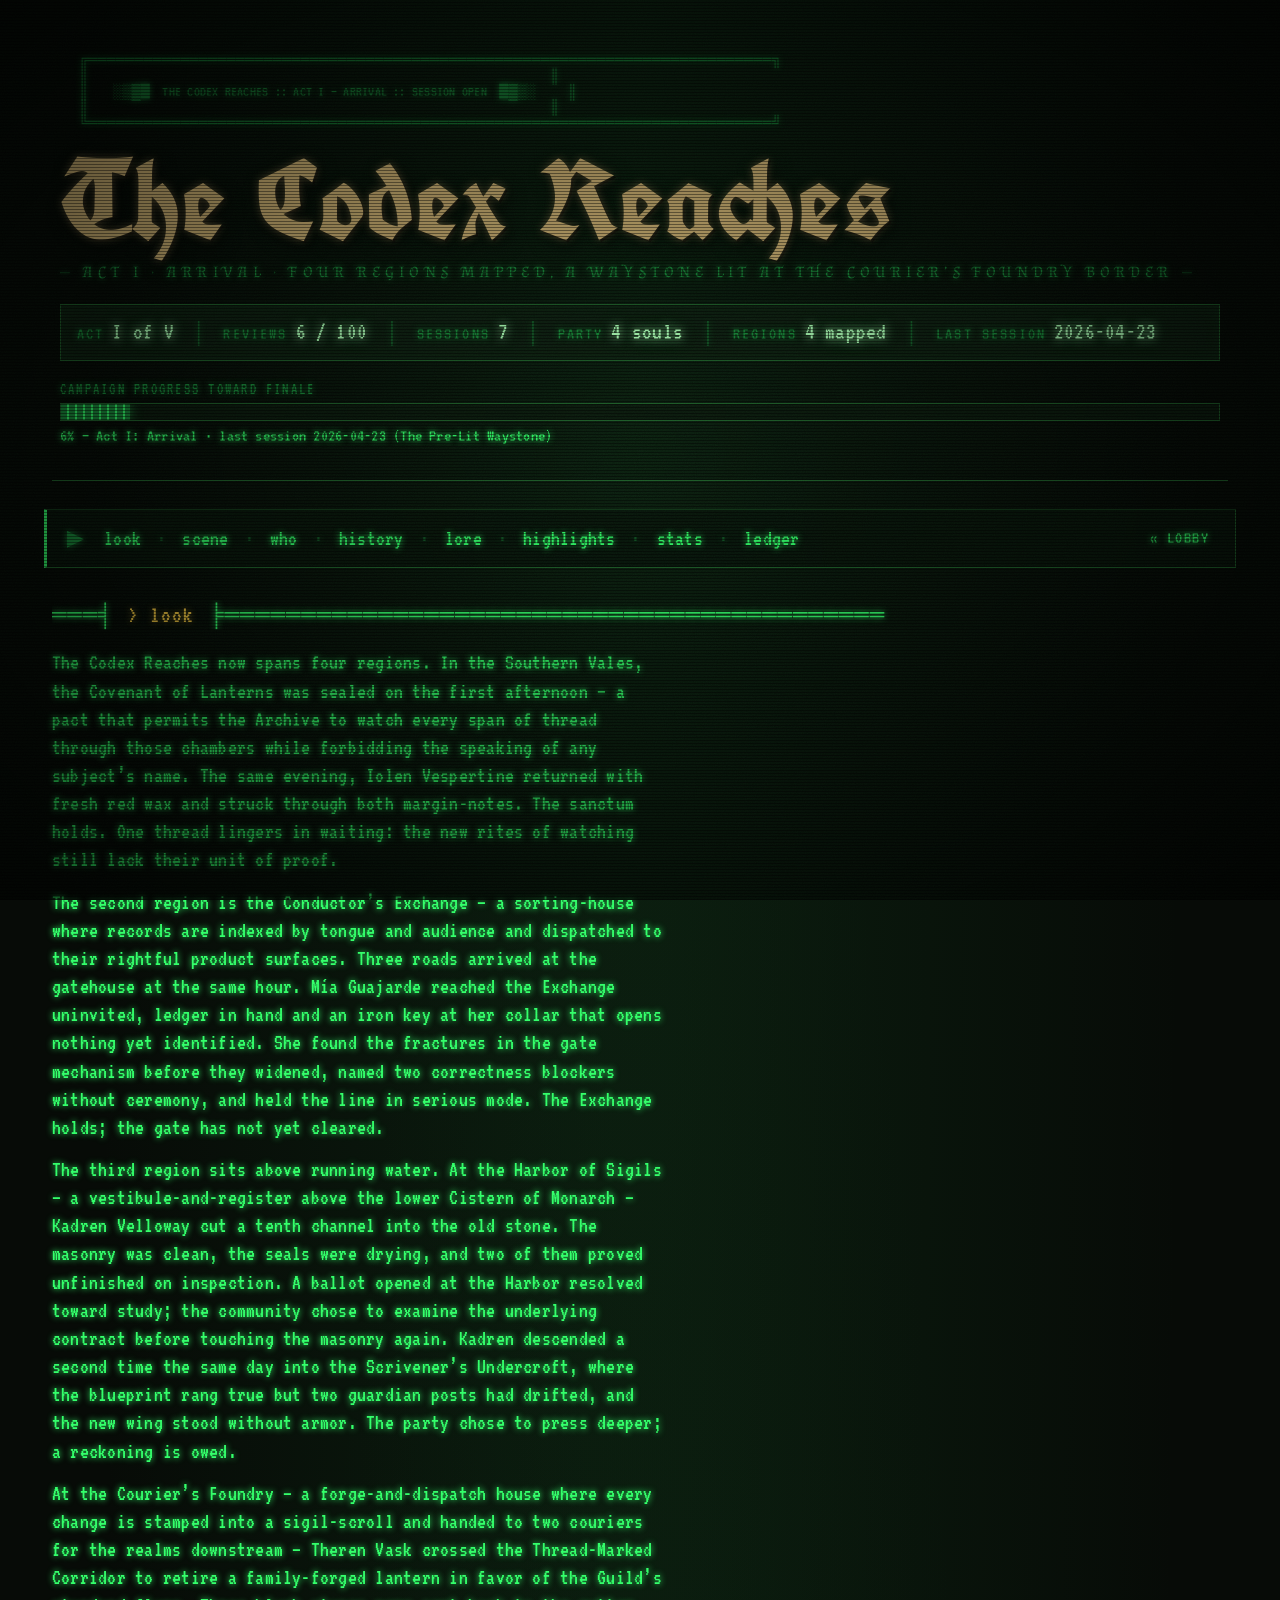
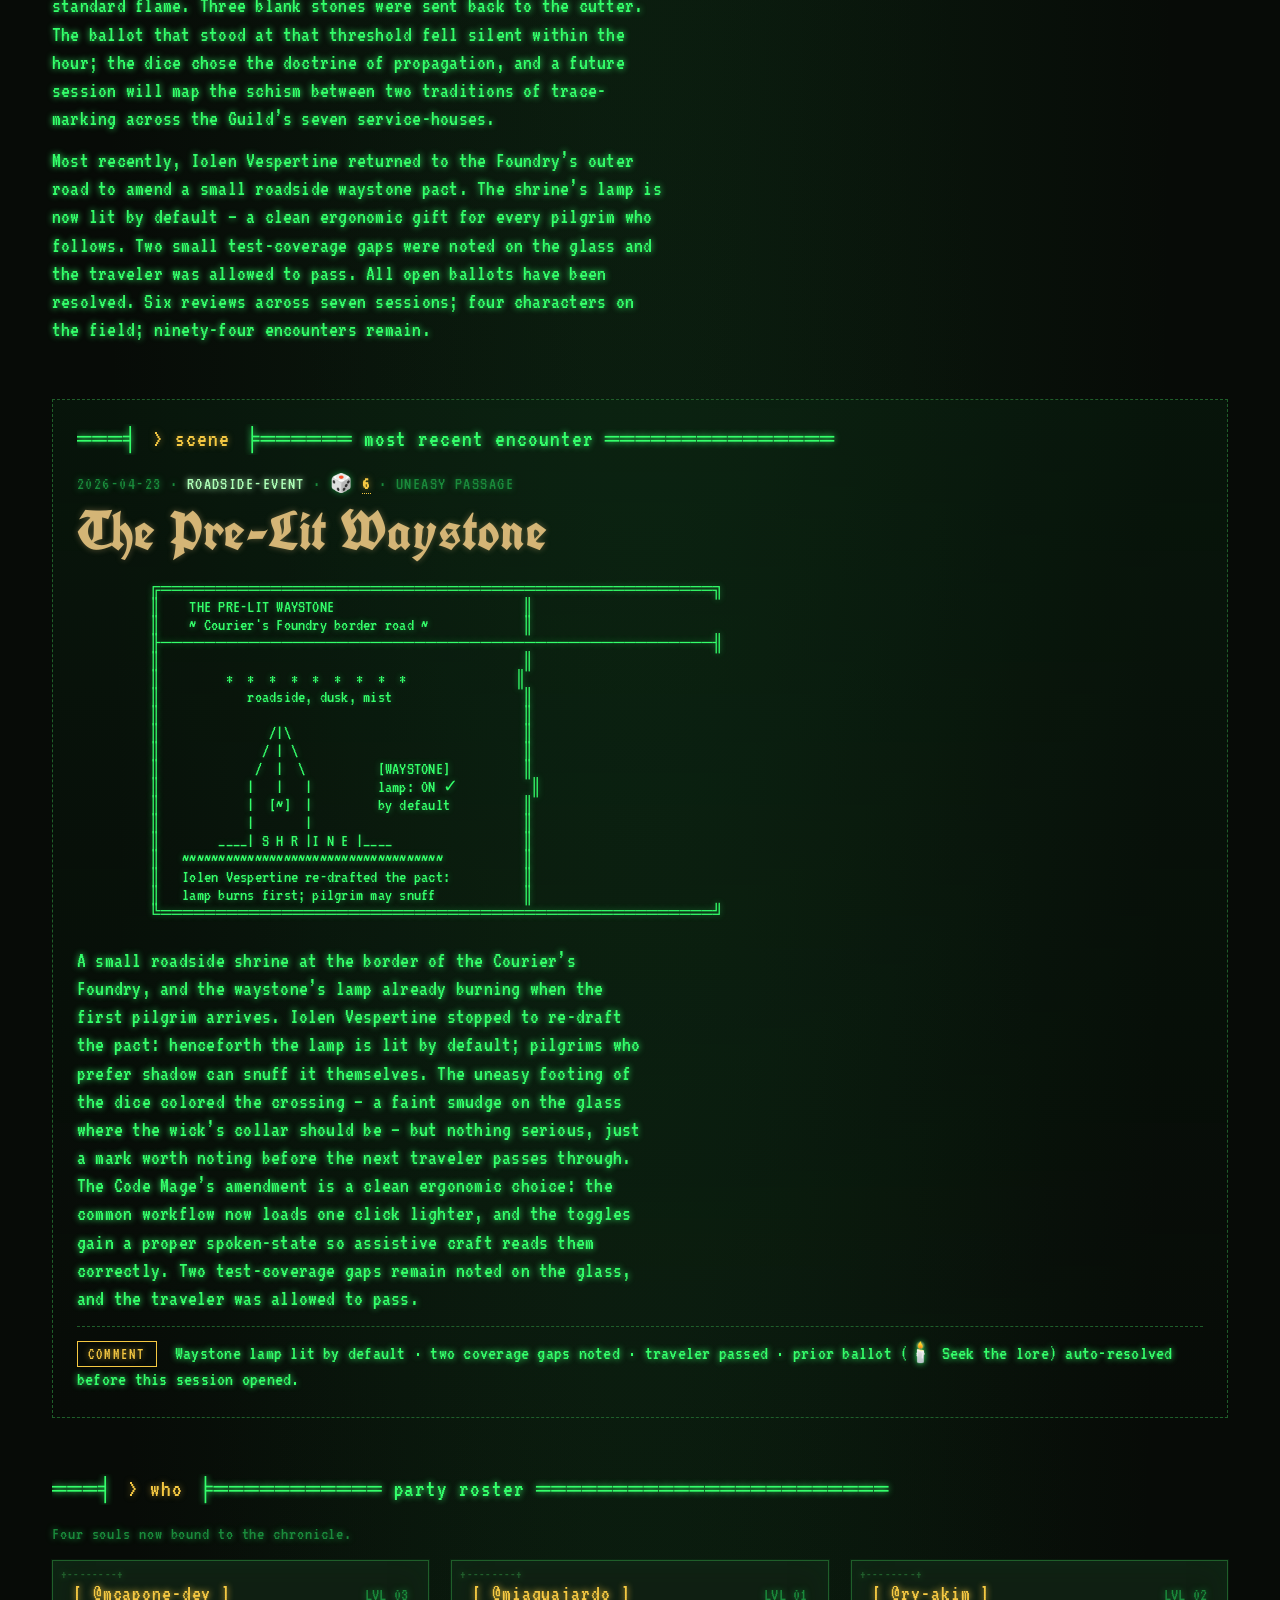
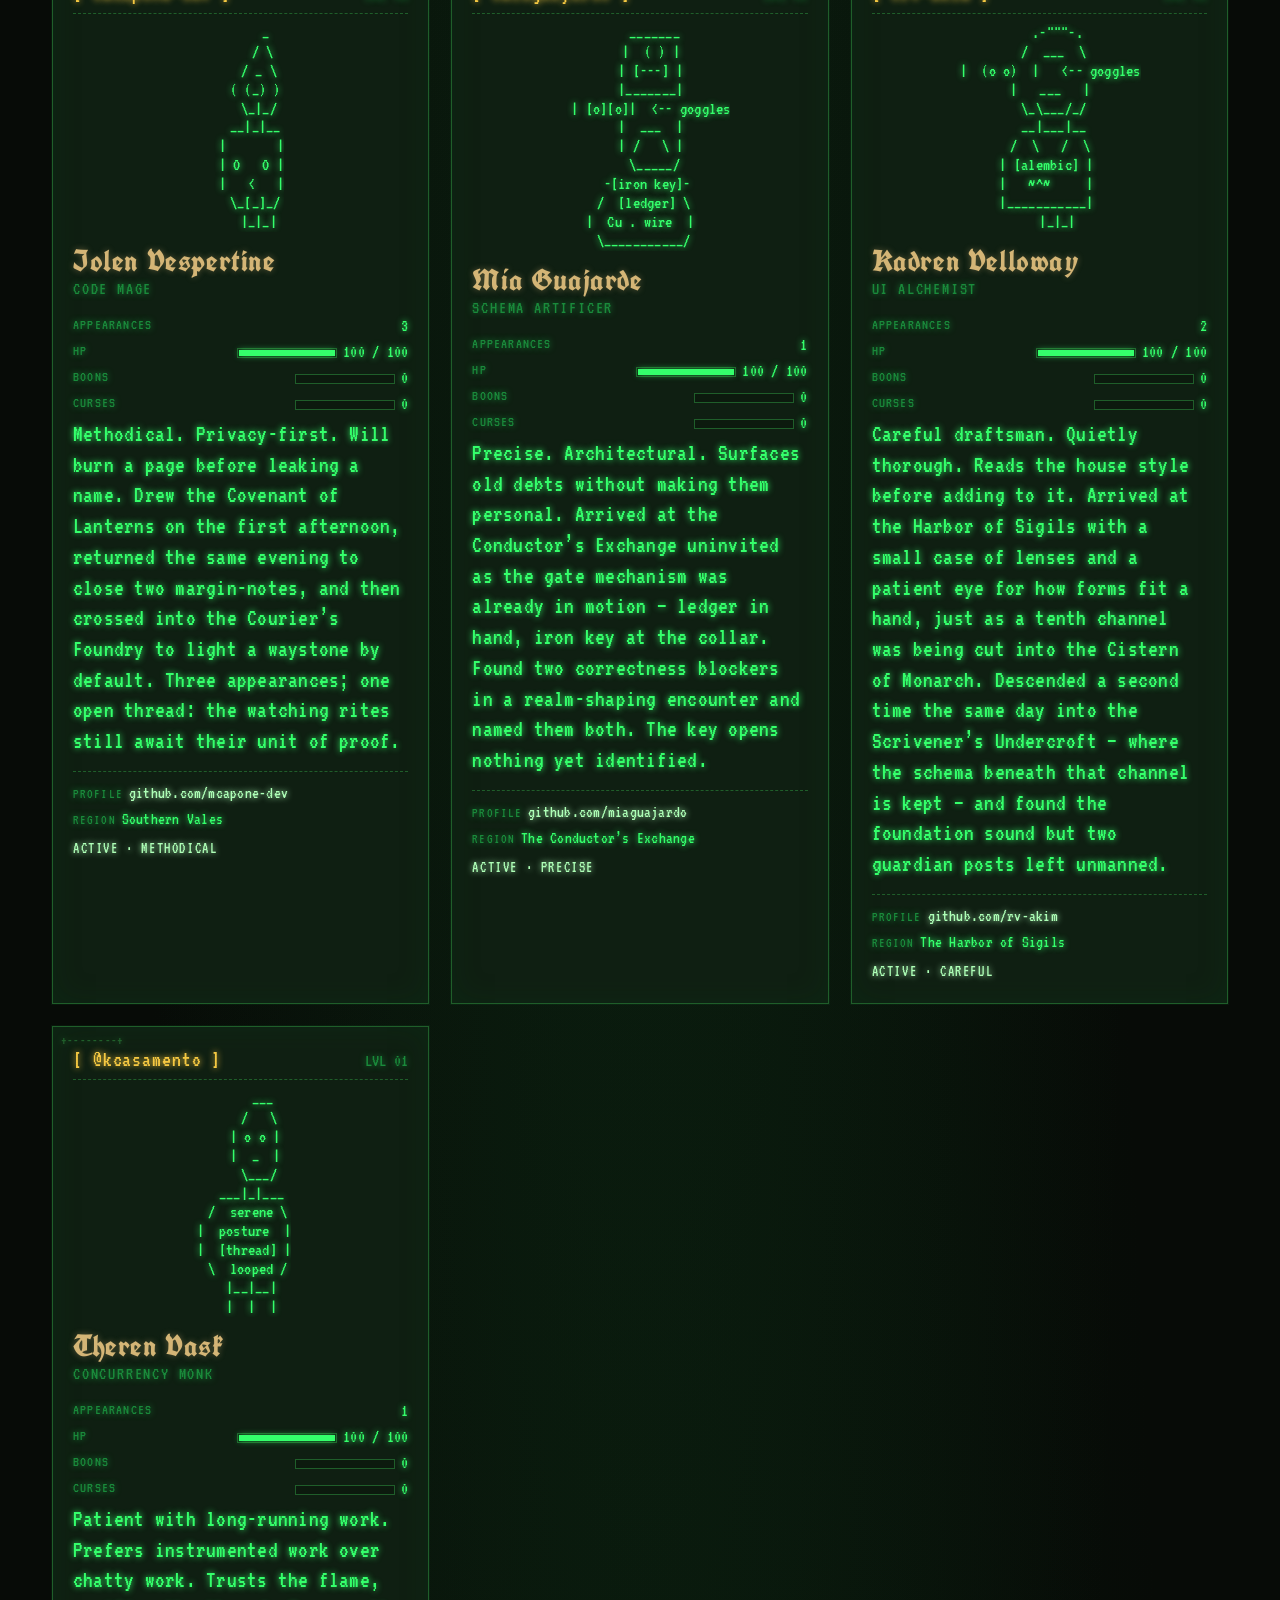
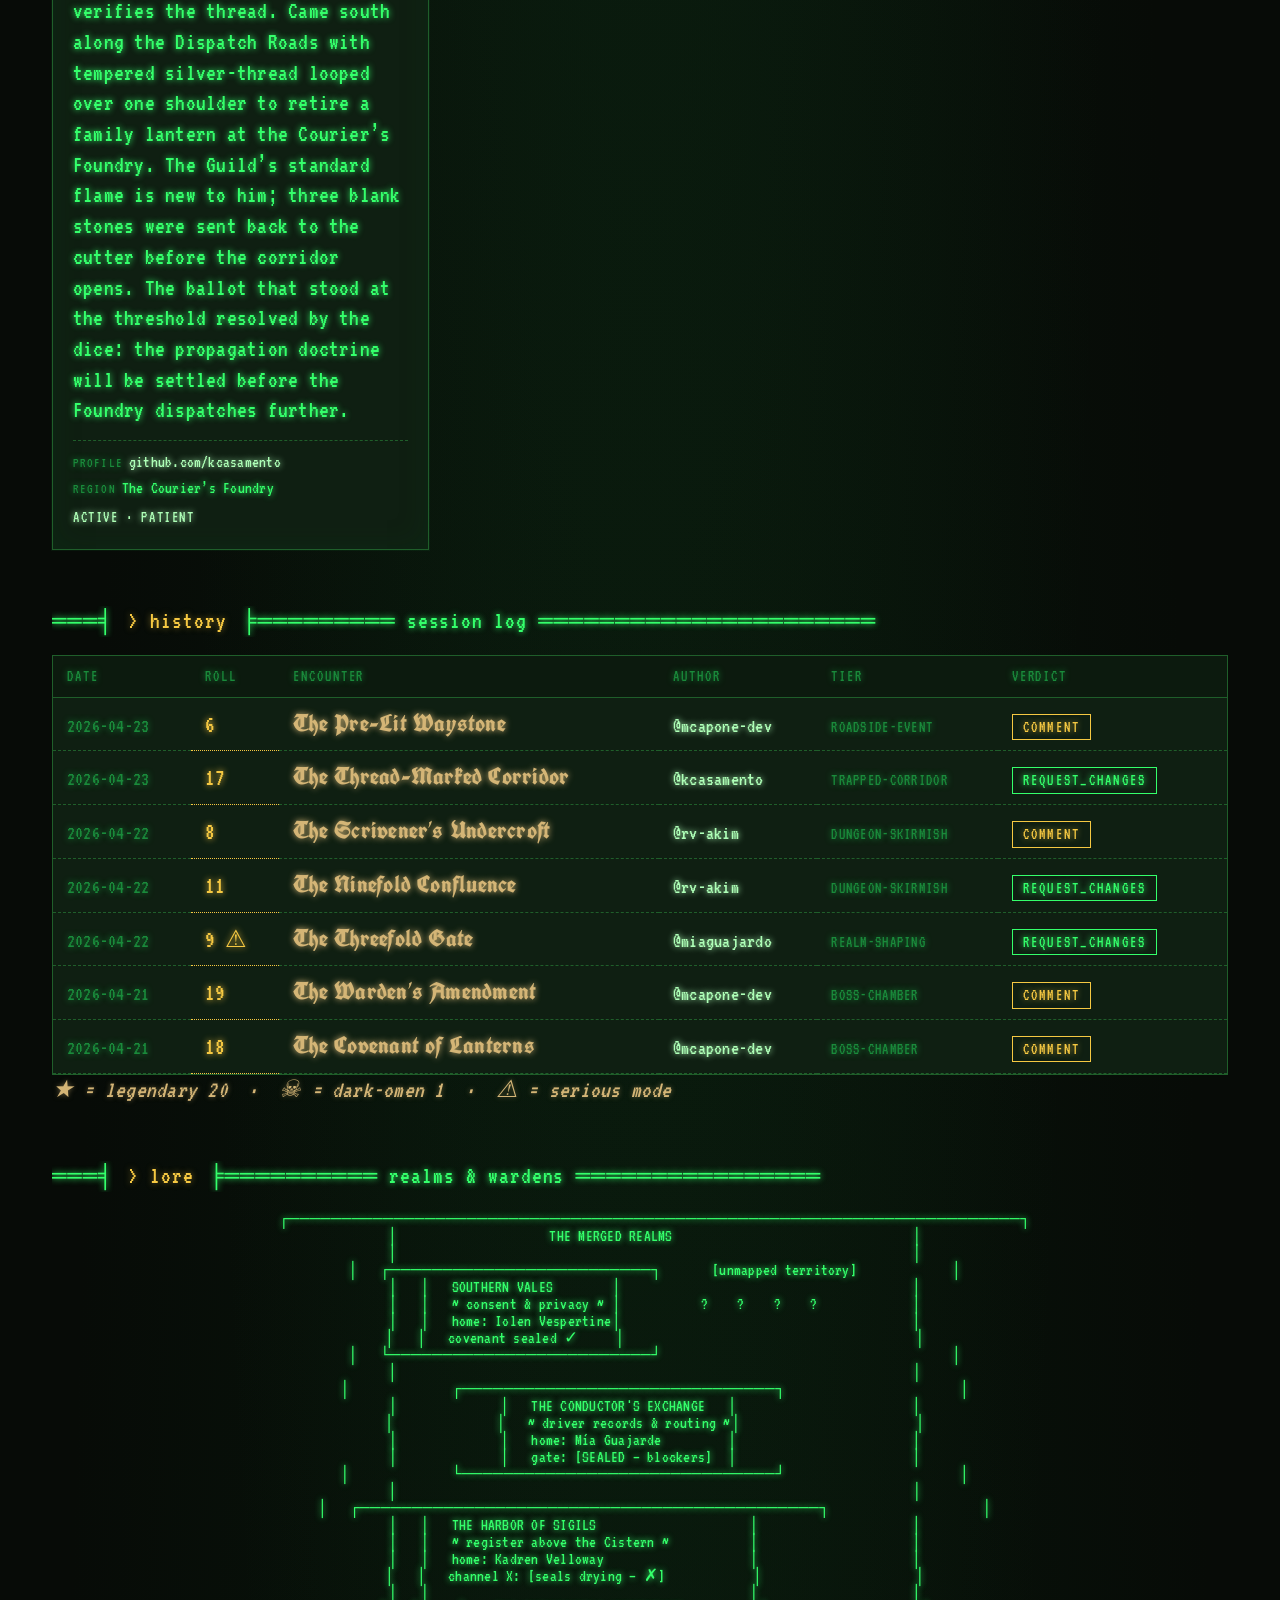
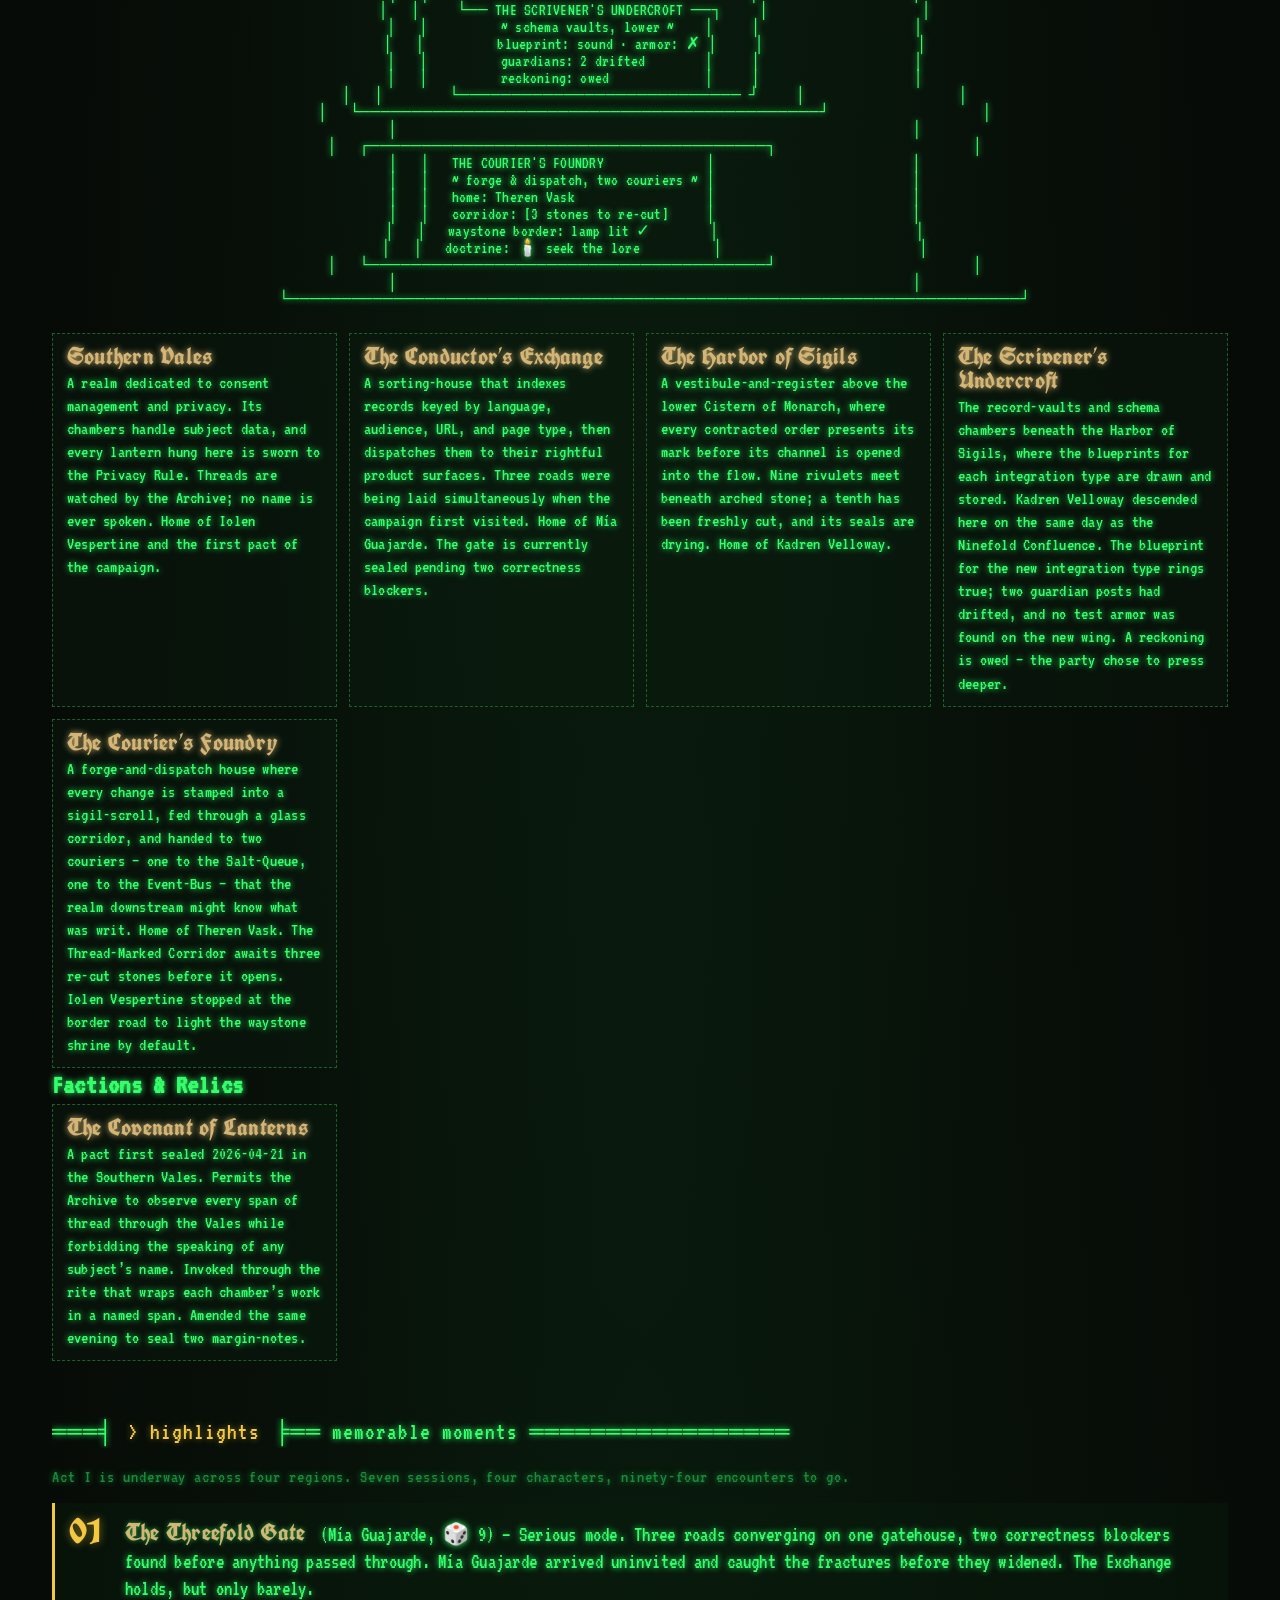
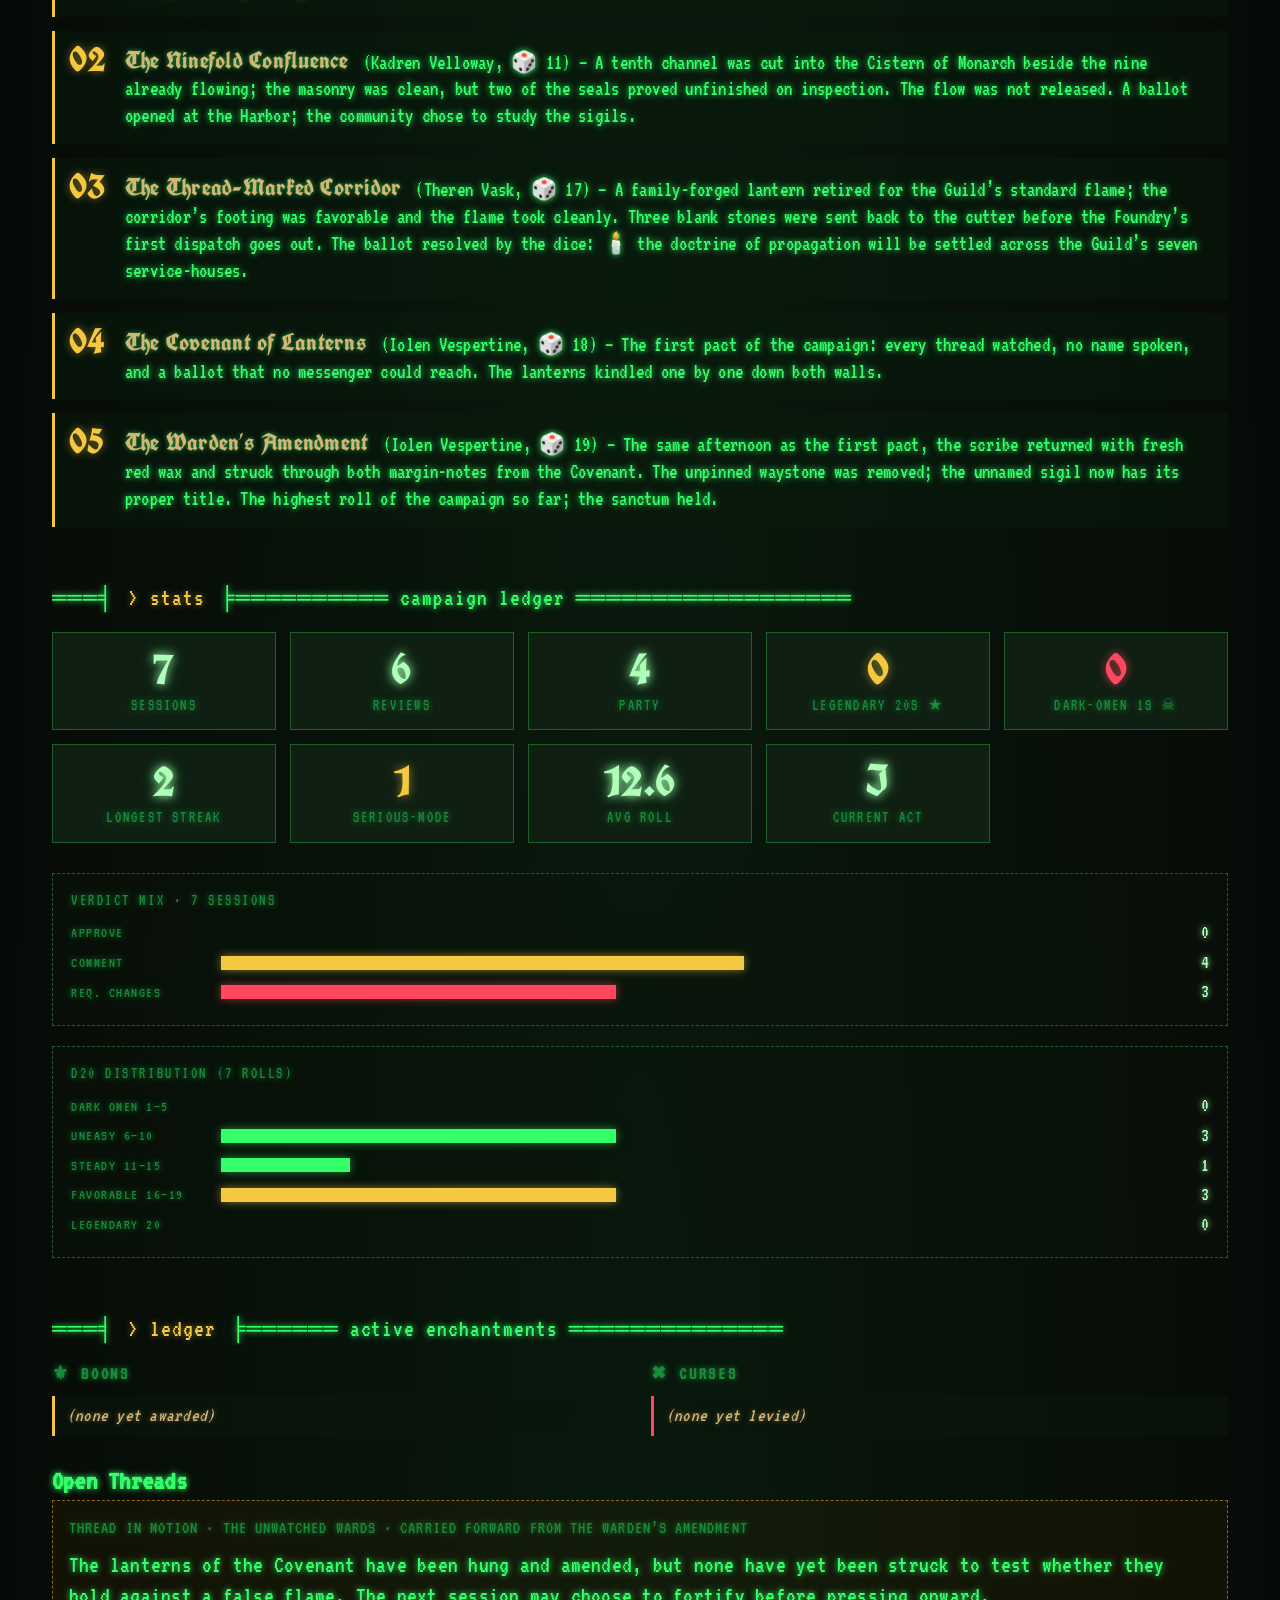
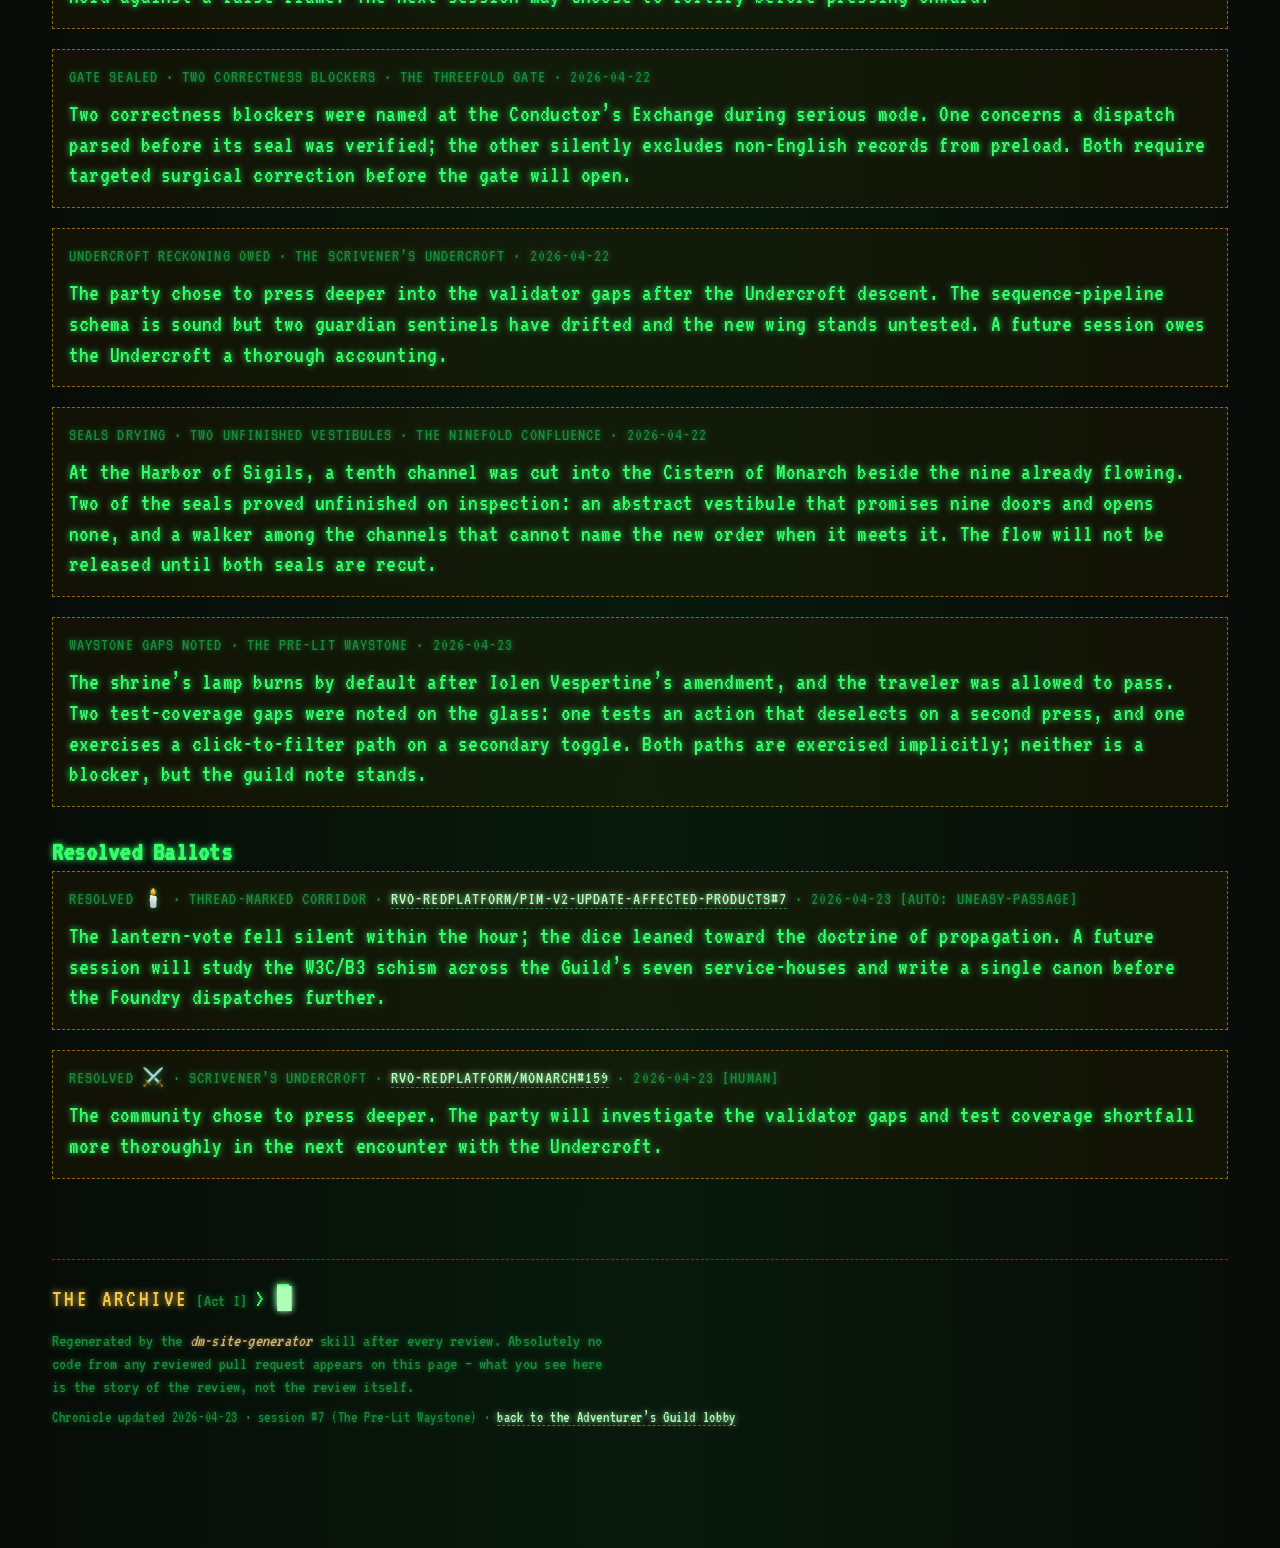
==== commit 672a1051: "chronicle: regenerate the-codex-reaches + lobby (2026-04-23T15:00:00Z) Session #7 The Pre-Lit Waysto" ====
--- a/campaigns/the-codex-reaches/index.html
+++ b/campaigns/the-codex-reaches/index.html
@@ -23,14 +23,14 @@
    ╚══════════════════════════════════════════════════════════════════════════╝</pre>
 
       <h1 class="banner-title tome">The Codex Reaches</h1>
-      <p class="banner-sub">&mdash; act I · arrival · four regions mapped, a corridor opens at the Courier&rsquo;s Foundry &mdash;</p>
+      <p class="banner-sub">&mdash; act I · arrival · four regions mapped, a waystone lit at the Courier&rsquo;s Foundry border &mdash;</p>
 
       <div class="statusbar" role="status" aria-label="Campaign status">
         <span class="stat"><span class="stat-label">ACT</span> <span class="stat-val">I of V</span></span>
         <span class="sep">│</span>
-        <span class="stat"><span class="stat-label">REVIEWS</span> <span class="stat-val">5 / 100</span></span>
+        <span class="stat"><span class="stat-label">REVIEWS</span> <span class="stat-val">6 / 100</span></span>
         <span class="sep">│</span>
-        <span class="stat"><span class="stat-label">SESSIONS</span> <span class="stat-val">6</span></span>
+        <span class="stat"><span class="stat-label">SESSIONS</span> <span class="stat-val">7</span></span>
         <span class="sep">│</span>
         <span class="stat"><span class="stat-label">PARTY</span> <span class="stat-val">4 souls</span></span>
         <span class="sep">│</span>
@@ -42,9 +42,9 @@
       <div class="progress-bar" aria-hidden="true">
         <div class="progress-label">Campaign progress toward finale</div>
         <div class="progress-track">
-          <div class="progress-fill" style="width: 5%"></div>
-        </div>
-        <div class="progress-text">5% &mdash; Act I: Arrival &middot; last session 2026-04-23 (session #6)</div>
+          <div class="progress-fill" style="width: 6%"></div>
+        </div>
+        <div class="progress-text">6% &mdash; Act I: Arrival &middot; last session 2026-04-23 (The Pre-Lit Waystone)</div>
       </div>
     </header>
 
@@ -80,15 +80,15 @@
             sealed on the first afternoon &mdash; a pact that permits the Archive to watch every span of thread
             through those chambers while forbidding the speaking of any subject&rsquo;s name. The same evening,
             Iolen Vespertine returned with fresh red wax and struck through both margin-notes. The sanctum
-            holds. One open thread lingers: the new rites await their unit of proof.
+            holds. One thread lingers in waiting: the new rites of watching still lack their unit of proof.
           </p>
           <p class="typed" data-delay="700">
-            The second region is the Conductor&rsquo;s Exchange &mdash; a sorting-house where driver records are
-            indexed by tongue and audience and dispatched to their rightful product surfaces. Three roads
-            arrived at the gatehouse at the same hour. Mía Guajarde reached the Exchange uninvited, ledger
-            in hand and an iron key at her collar that opens nothing yet identified. She found the
-            fractures in the gate mechanism before they widened, named two correctness blockers without
-            ceremony, and held the line in serious mode. The Exchange holds. The gate has not yet cleared.
+            The second region is the Conductor&rsquo;s Exchange &mdash; a sorting-house where records are indexed
+            by tongue and audience and dispatched to their rightful product surfaces. Three roads arrived
+            at the gatehouse at the same hour. Mía Guajarde reached the Exchange uninvited, ledger in
+            hand and an iron key at her collar that opens nothing yet identified. She found the fractures
+            in the gate mechanism before they widened, named two correctness blockers without ceremony,
+            and held the line in serious mode. The Exchange holds; the gate has not yet cleared.
           </p>
           <p class="typed" data-delay="1400">
             The third region sits above running water. At the Harbor of Sigils &mdash; a vestibule-and-register
@@ -101,20 +101,19 @@
             is owed.
           </p>
           <p class="typed" data-delay="2100">
-            The fourth region opened most recently. At the Courier&rsquo;s Foundry &mdash; a forge-and-dispatch
-            house where every change to a brand or product is stamped into a sigil-scroll and handed to
-            two couriers for the realms downstream &mdash; Theren Vask arrived to retire a family-forged lantern
-            in favor of the Guild&rsquo;s standard flame. The corridor&rsquo;s favorable footing held, and the flame
-            took without complaint. Three blank stones remain, however: a sigil struck twice on the
-            modify-stone with one mark overwriting the other, ward stones lit without oil in the testing
-            chamber, and a propagation doctrine written for one era tested against another. Three
-            corrections must be made before the Foundry&rsquo;s first dispatch goes out. A ballot now stands
-            open &mdash; the table has not yet spoken.
+            At the Courier&rsquo;s Foundry &mdash; a forge-and-dispatch house where every change is stamped into a
+            sigil-scroll and handed to two couriers for the realms downstream &mdash; Theren Vask crossed the
+            Thread-Marked Corridor to retire a family-forged lantern in favor of the Guild&rsquo;s standard
+            flame. Three blank stones were sent back to the cutter. The ballot that stood at that threshold
+            fell silent within the hour; the dice chose the doctrine of propagation, and a future session
+            will map the schism between two traditions of trace-marking across the Guild&rsquo;s seven service-houses.
           </p>
           <p class="typed" data-delay="2800">
-            Five reviews across six sessions. Four characters on the field. Four regions mapped. The
-            obsidian die has not yet turned a legendary twenty; the lowest rolled was an eight at the
-            Undercroft. Ninety-five encounters remain.
+            Most recently, Iolen Vespertine returned to the Foundry&rsquo;s outer road to amend a small roadside
+            waystone pact. The shrine&rsquo;s lamp is now lit by default &mdash; a clean ergonomic gift for every
+            pilgrim who follows. Two small test-coverage gaps were noted on the glass and the traveler was
+            allowed to pass. All open ballots have been resolved. Six reviews across seven sessions;
+            four characters on the field; ninety-four encounters remain.
           </p>
         </div>
       </section>
@@ -124,46 +123,48 @@
         <h2 class="section-title">═══╡ <span class="cmd">&gt; scene</span> ╞══════ most recent encounter ═══════════════</h2>
         <p class="scene-meta">
           <span class="date">2026-04-23</span> &middot;
-          <span class="tier">trapped-corridor</span> &middot;
-          🎲 <span class="roll" data-dice="17">17</span> &middot;
-          <span class="band">favorable momentum</span>
+          <span class="tier">roadside-event</span> &middot;
+          🎲 <span class="roll" data-dice="6">6</span> &middot;
+          <span class="band">uneasy passage</span>
         </p>
-        <h3 class="scene-title">The Thread-Marked Corridor</h3>
+        <h3 class="scene-title">The Pre-Lit Waystone</h3>
 
         <pre class="ascii-scene" aria-hidden="true">
           ╔══════════════════════════════════════════════════╗
-          ║    THE THREAD-MARKED CORRIDOR                    ║
-          ║    ~ Courier's Foundry · glass & lanternlight ~  ║
+          ║    THE PRE-LIT WAYSTONE                          ║
+          ║    ~ Courier's Foundry border road ~             ║
           ╟──────────────────────────────────────────────────╢
           ║                                                  ║
-          ║   [ENTRY]  ══════════════════════════  [EXIT]    ║
-          ║     ▓        ·   ·  glass plates  ·   ·   ▓     ║
-          ║     ▓     ✓  ✓  ✓   □  ✓  ✓  □   ✓  □  ▓     ║
-          ║     ▓                                      ▓     ║
-          ║           ↑ blank stone   ↑ blank   ↑ blank     ║
+          ║         *  *  *  *  *  *  *  *  *               ║
+          ║            roadside, dusk, mist                  ║
           ║                                                  ║
-          ║   [GUILD FLAME]              [FAMILY LANTERN]    ║
-          ║      burning steady            retired here      ║
-          ║   three stones await the cutter before opening   ║
+          ║               /|\                                ║
+          ║              / | \                               ║
+          ║             /  |  \          [WAYSTONE]          ║
+          ║            |   |   |         lamp: ON ✓          ║
+          ║            |  [~]  |         by default          ║
+          ║            |       |                             ║
+          ║        ____| S H R |I N E |____                  ║
+          ║   ~~~~~~~~~~~~~~~~~~~~~~~~~~~~~~~~~~~~           ║
+          ║   Iolen Vespertine re-drafted the pact:          ║
+          ║   lamp burns first; pilgrim may snuff            ║
           ╚══════════════════════════════════════════════════╝</pre>
 
         <p class="scene-narration">
-          A hall of polished glass strung between two waystone shrines, lanterns steady overhead.
-          Theren Vask stepped onto the first plate with a fresh-cut sigil &mdash; a retirement-offering
-          of sorts, a family-forged lantern laid down in favor of one lit by the Guild&rsquo;s standard flame.
-          The thread found its mark on nearly every stone. The corridor&rsquo;s favorable footing held, and
-          the flame took without complaint. But three stones remained blank: a sigil carved onto the
-          modify-stone was struck twice with different marks, and one was silently overwritten; the ward
-          stones in the testing chamber were lit but without oil, so they burned cold; and the
-          propagation doctrine inscribed on the corridor walls was written for an older era while the
-          harness that walks the corridor holds to a newer one entirely. The party requested all three
-          blank stones be re-cut before the corridor opens further. A ballot was offered at the Foundry
-          threshold, and the table&rsquo;s reaction will decide where the story goes next.
+          A small roadside shrine at the border of the Courier&rsquo;s Foundry, and the waystone&rsquo;s lamp
+          already burning when the first pilgrim arrives. Iolen Vespertine stopped to re-draft the pact:
+          henceforth the lamp is lit by default; pilgrims who prefer shadow can snuff it themselves.
+          The uneasy footing of the dice colored the crossing &mdash; a faint smudge on the glass where the
+          wick&rsquo;s collar should be &mdash; but nothing serious, just a mark worth noting before the next
+          traveler passes through. The Code Mage&rsquo;s amendment is a clean ergonomic choice: the common
+          workflow now loads one click lighter, and the toggles gain a proper spoken-state so assistive
+          craft reads them correctly. Two test-coverage gaps remain noted on the glass, and the traveler
+          was allowed to pass.
         </p>
         <p class="scene-outcome">
-          <span class="verdict-tag verdict-request-changes">REQUEST_CHANGES</span>
-          Family lantern retired for Guild flame &middot; three blank stones sent back to the cutter &middot;
-          ballot open at the Foundry threshold.
+          <span class="verdict-tag verdict-comment">COMMENT</span>
+          Waystone lamp lit by default &middot; two coverage gaps noted &middot; traveler passed &middot;
+          prior ballot (🕯️ Seek the lore) auto-resolved before this session opened.
         </p>
       </section>
 
@@ -178,7 +179,7 @@
           <article class="char-card">
             <div class="char-header">
               <span class="char-handle">[ @mcapone-dev ]</span>
-              <span class="char-lvl">LVL 02</span>
+              <span class="char-lvl">LVL 03</span>
             </div>
             <div class="char-portrait" aria-hidden="true"><pre>
        _
@@ -196,7 +197,7 @@
             <div class="char-name tome">Iolen Vespertine</div>
             <div class="char-class">Code Mage</div>
 
-            <div class="stat-row"><span class="key">APPEARANCES</span><span class="val">2</span></div>
+            <div class="stat-row"><span class="key">APPEARANCES</span><span class="val">3</span></div>
             <div class="stat-row">
               <span class="key">HP</span>
               <span class="val"><span class="mini-bar" style="--pct: 100%"></span>100 / 100</span>
@@ -212,8 +213,9 @@
 
             <p class="char-bio">
               Methodical. Privacy-first. Will burn a page before leaking a name. Drew the Covenant of
-              Lanterns on the first afternoon, returned the same evening to close two margin-notes.
-              Carries one open thread forward: the new rites of watching still lack their unit of proof.
+              Lanterns on the first afternoon, returned the same evening to close two margin-notes, and
+              then crossed into the Courier&rsquo;s Foundry to light a waystone by default. Three appearances;
+              one open thread: the watching rites still await their unit of proof.
             </p>
 
             <div class="char-footer">
@@ -367,7 +369,8 @@
               flame, verifies the thread. Came south along the Dispatch Roads with tempered silver-thread
               looped over one shoulder to retire a family lantern at the Courier&rsquo;s Foundry. The Guild&rsquo;s
               standard flame is new to him; three blank stones were sent back to the cutter before the
-              corridor opens.
+              corridor opens. The ballot that stood at the threshold resolved by the dice: the propagation
+              doctrine will be settled before the Foundry dispatches further.
             </p>
 
             <div class="char-footer">
@@ -396,6 +399,14 @@
               </tr>
             </thead>
             <tbody>
+              <tr>
+                <td class="col-date">2026-04-23</td>
+                <td class="col-roll" data-dice="6">6</td>
+                <td class="col-title">The Pre-Lit Waystone</td>
+                <td class="col-author"><a href="https://github.com/mcapone-dev">@mcapone-dev</a></td>
+                <td class="col-tier">roadside-event</td>
+                <td><span class="verdict-tag verdict-comment">COMMENT</span></td>
+              </tr>
               <tr>
                 <td class="col-date">2026-04-23</td>
                 <td class="col-roll" data-dice="17">17</td>
@@ -491,7 +502,8 @@
     │   │   ~ forge &amp; dispatch, two couriers ~ │                           │
     │   │   home: Theren Vask                  │                           │
     │   │   corridor: [3 stones to re-cut]     │                           │
-    │   │   ballot: open 🗳                    │                           │
+    │   │   waystone border: lamp lit ✓        │                           │
+    │   │   doctrine: 🕯️ seek the lore          │                           │
     │   └──────────────────────────────────────┘                           │
     │                                                                       │
     └──────────────────────────────────────────────────────────────────────┘</pre>
@@ -503,7 +515,7 @@
           </li>
           <li>
             <span class="region">The Conductor&rsquo;s Exchange</span>
-            <div class="lore-note">A sorting-house that indexes driver records keyed by language, audience, URL, and page type, then dispatches them to their rightful product surfaces. Three roads were being laid simultaneously when the campaign first visited. Home of Mía Guajarde. The gate is currently sealed pending two correctness blockers.</div>
+            <div class="lore-note">A sorting-house that indexes records keyed by language, audience, URL, and page type, then dispatches them to their rightful product surfaces. Three roads were being laid simultaneously when the campaign first visited. Home of Mía Guajarde. The gate is currently sealed pending two correctness blockers.</div>
           </li>
           <li>
             <span class="region">The Harbor of Sigils</span>
@@ -511,11 +523,11 @@
           </li>
           <li>
             <span class="region">The Scrivener&rsquo;s Undercroft</span>
-            <div class="lore-note">The record-vaults and schema chambers beneath the Harbor of Sigils, where the blueprints for each integration type are drawn and stored. Kadren Velloway descended here on the same day as the Ninefold Confluence. The blueprint for the new integration type rings true; two guardian posts had drifted, and no test armor was found on the new wing. A reckoning is owed — the party chose to press deeper.</div>
+            <div class="lore-note">The record-vaults and schema chambers beneath the Harbor of Sigils, where the blueprints for each integration type are drawn and stored. Kadren Velloway descended here on the same day as the Ninefold Confluence. The blueprint for the new integration type rings true; two guardian posts had drifted, and no test armor was found on the new wing. A reckoning is owed &mdash; the party chose to press deeper.</div>
           </li>
           <li>
             <span class="region">The Courier&rsquo;s Foundry</span>
-            <div class="lore-note">A forge-and-dispatch house where every change to a brand or product is stamped into a sigil-scroll, fed through a glass corridor, and handed to two couriers — one to the Salt-Queue, one to the Event-Bus — that the realm downstream might know what was writ. Home of Theren Vask. The Thread-Marked Corridor awaits three re-cut stones before it opens.</div>
+            <div class="lore-note">A forge-and-dispatch house where every change is stamped into a sigil-scroll, fed through a glass corridor, and handed to two couriers &mdash; one to the Salt-Queue, one to the Event-Bus &mdash; that the realm downstream might know what was writ. Home of Theren Vask. The Thread-Marked Corridor awaits three re-cut stones before it opens. Iolen Vespertine stopped at the border road to light the waystone shrine by default.</div>
           </li>
         </ul>
 
@@ -531,7 +543,7 @@
       <!-- ============================================================ HIGHLIGHTS -->
       <section id="highlights" class="section">
         <h2 class="section-title">═══╡ <span class="cmd">&gt; highlights</span> ╞══ memorable moments ═════════════════</h2>
-        <p class="section-hint">Act I is underway across four regions. Six sessions, four characters, ninety-five encounters to go.</p>
+        <p class="section-hint">Act I is underway across four regions. Seven sessions, four characters, ninety-four encounters to go.</p>
         <ol class="highlights-list">
           <li>
             <strong>The Threefold Gate</strong>
@@ -541,14 +553,6 @@
             widened. The Exchange holds, but only barely.
           </li>
           <li>
-            <strong>The Thread-Marked Corridor</strong>
-            (Theren Vask, 🎲 17) &mdash;
-            A family-forged lantern retired for the Guild&rsquo;s standard flame; the corridor&rsquo;s footing was
-            favorable and the flame took cleanly. Three blank stones &mdash; a doubly-struck sigil, cold ward
-            stones, a doctrine tested against the wrong era &mdash; were sent back to the cutter before the
-            Foundry&rsquo;s first dispatch goes out. The ballot stands open at the threshold.
-          </li>
-          <li>
             <strong>The Ninefold Confluence</strong>
             (Kadren Velloway, 🎲 11) &mdash;
             A tenth channel was cut into the Cistern of Monarch beside the nine already flowing; the
@@ -556,6 +560,14 @@
             released. A ballot opened at the Harbor; the community chose to study the sigils.
           </li>
           <li>
+            <strong>The Thread-Marked Corridor</strong>
+            (Theren Vask, 🎲 17) &mdash;
+            A family-forged lantern retired for the Guild&rsquo;s standard flame; the corridor&rsquo;s footing was
+            favorable and the flame took cleanly. Three blank stones were sent back to the cutter before
+            the Foundry&rsquo;s first dispatch goes out. The ballot resolved by the dice: 🕯️ the doctrine of
+            propagation will be settled across the Guild&rsquo;s seven service-houses.
+          </li>
+          <li>
             <strong>The Covenant of Lanterns</strong>
             (Iolen Vespertine, 🎲 18) &mdash;
             The first pact of the campaign: every thread watched, no name spoken, and a ballot that no
@@ -576,19 +588,19 @@
         <h2 class="section-title">═══╡ <span class="cmd">&gt; stats</span> ╞══════════ campaign ledger ══════════════════</h2>
 
         <div class="stats-grid">
-          <div class="stat-tile"><div class="tile-val">6</div><div class="tile-label">Sessions</div></div>
-          <div class="stat-tile"><div class="tile-val">5</div><div class="tile-label">Reviews</div></div>
+          <div class="stat-tile"><div class="tile-val">7</div><div class="tile-label">Sessions</div></div>
+          <div class="stat-tile"><div class="tile-val">6</div><div class="tile-label">Reviews</div></div>
           <div class="stat-tile"><div class="tile-val">4</div><div class="tile-label">Party</div></div>
           <div class="stat-tile"><div class="tile-val amber">0</div><div class="tile-label">Legendary 20s ★</div></div>
           <div class="stat-tile"><div class="tile-val danger">0</div><div class="tile-label">Dark-omen 1s ☠</div></div>
-          <div class="stat-tile"><div class="tile-val">0</div><div class="tile-label">Longest streak</div></div>
+          <div class="stat-tile"><div class="tile-val">2</div><div class="tile-label">Longest streak</div></div>
           <div class="stat-tile"><div class="tile-val amber">1</div><div class="tile-label">Serious-mode</div></div>
-          <div class="stat-tile"><div class="tile-val">13.7</div><div class="tile-label">Avg roll</div></div>
+          <div class="stat-tile"><div class="tile-val">12.6</div><div class="tile-label">Avg roll</div></div>
           <div class="stat-tile"><div class="tile-val">I</div><div class="tile-label">Current act</div></div>
         </div>
 
         <div class="verdict-chart">
-          <h3>Verdict mix &middot; 6 sessions</h3>
+          <h3>Verdict mix &middot; 7 sessions</h3>
           <div class="bar-row">
             <span class="bar-label">Approve</span>
             <span><span class="bar-fill" style="width: 0%"></span></span>
@@ -596,22 +608,22 @@
           </div>
           <div class="bar-row">
             <span class="bar-label">Comment</span>
-            <span><span class="bar-fill amber" style="width: 50%"></span></span>
-            <span class="bar-count">3</span>
+            <span><span class="bar-fill amber" style="width: 57%"></span></span>
+            <span class="bar-count">4</span>
           </div>
           <div class="bar-row">
             <span class="bar-label">Req. changes</span>
-            <span><span class="bar-fill danger" style="width: 50%"></span></span>
+            <span><span class="bar-fill danger" style="width: 43%"></span></span>
             <span class="bar-count">3</span>
           </div>
         </div>
 
         <div class="roll-distribution">
-          <h3>D20 distribution (6 rolls)</h3>
+          <h3>D20 distribution (7 rolls)</h3>
           <div class="bar-row"><span class="bar-label">dark omen 1–5</span><span><span class="bar-fill danger" style="width: 0%"></span></span><span class="bar-count">0</span></div>
-          <div class="bar-row"><span class="bar-label">uneasy 6–10</span><span><span class="bar-fill" style="width: 33%"></span></span><span class="bar-count">2</span></div>
-          <div class="bar-row"><span class="bar-label">steady 11–15</span><span><span class="bar-fill" style="width: 17%"></span></span><span class="bar-count">1</span></div>
-          <div class="bar-row"><span class="bar-label">favorable 16–19</span><span><span class="bar-fill amber" style="width: 50%"></span></span><span class="bar-count">3</span></div>
+          <div class="bar-row"><span class="bar-label">uneasy 6–10</span><span><span class="bar-fill" style="width: 43%"></span></span><span class="bar-count">3</span></div>
+          <div class="bar-row"><span class="bar-label">steady 11–15</span><span><span class="bar-fill" style="width: 14%"></span></span><span class="bar-count">1</span></div>
+          <div class="bar-row"><span class="bar-label">favorable 16–19</span><span><span class="bar-fill amber" style="width: 43%"></span></span><span class="bar-count">3</span></div>
           <div class="bar-row"><span class="bar-label">legendary 20</span><span><span class="bar-fill amber" style="width: 0%"></span></span><span class="bar-count">0</span></div>
         </div>
       </section>
@@ -643,7 +655,7 @@
 
         <div class="unresolved-item" style="margin-top: 20px;">
           <p class="unresolved-meta">GATE SEALED &middot; two correctness blockers &middot; The Threefold Gate &middot; 2026-04-22</p>
-          <p>Two correctness blockers were named at the Conductor&rsquo;s Exchange during serious mode. One concerns a dispatch parsed before its seal was verified; the other silently excludes non-English driver records from preload. Both require targeted surgical correction before the gate will open.</p>
+          <p>Two correctness blockers were named at the Conductor&rsquo;s Exchange during serious mode. One concerns a dispatch parsed before its seal was verified; the other silently excludes non-English records from preload. Both require targeted surgical correction before the gate will open.</p>
         </div>
 
         <div class="unresolved-item" style="margin-top: 20px;">
@@ -651,26 +663,25 @@
           <p>The party chose to press deeper into the validator gaps after the Undercroft descent. The sequence-pipeline schema is sound but two guardian sentinels have drifted and the new wing stands untested. A future session owes the Undercroft a thorough accounting.</p>
         </div>
 
-        <h3 class="lore-subtitle" style="margin-top: 28px;">Open Channel</h3>
+        <div class="unresolved-item" style="margin-top: 20px;">
+          <p class="unresolved-meta">SEALS DRYING &middot; two unfinished vestibules &middot; The Ninefold Confluence &middot; 2026-04-22</p>
+          <p>At the Harbor of Sigils, a tenth channel was cut into the Cistern of Monarch beside the nine already flowing. Two of the seals proved unfinished on inspection: an abstract vestibule that promises nine doors and opens none, and a walker among the channels that cannot name the new order when it meets it. The flow will not be released until both seals are recut.</p>
+        </div>
+
+        <div class="unresolved-item" style="margin-top: 20px;">
+          <p class="unresolved-meta">WAYSTONE GAPS NOTED &middot; The Pre-Lit Waystone &middot; 2026-04-23</p>
+          <p>The shrine&rsquo;s lamp burns by default after Iolen Vespertine&rsquo;s amendment, and the traveler was allowed to pass. Two test-coverage gaps were noted on the glass: one tests an action that deselects on a second press, and one exercises a click-to-filter path on a secondary toggle. Both paths are exercised implicitly; neither is a blocker, but the guild note stands.</p>
+        </div>
+
+        <h3 class="lore-subtitle" style="margin-top: 28px;">Resolved Ballots</h3>
         <div class="unresolved-item">
-          <p class="unresolved-meta">SEALS DRYING &middot; two unfinished vestibules &middot; The Ninefold Confluence &middot; 2026-04-22</p>
-          <p>At the Harbor of Sigils, a tenth channel was cut into the Cistern of Monarch beside the nine already flowing. Two of the seals proved unfinished on inspection: an abstract vestibule that promises nine doors and opens none when asked, and a walker among the channels that cannot name the new order when it meets it. The flow will not be released until both seals are recut.</p>
-        </div>
-
-        <h3 class="lore-subtitle" style="margin-top: 28px;">Active Ballots</h3>
-        <div class="unresolved-item">
-          <p class="unresolved-meta">BALLOT OPEN &middot; Thread-Marked Corridor &middot; <a href="https://github.com/rvo-redplatform/pim-v2-update-affected-products/pull/7">rvo-redplatform/pim-v2-update-affected-products#7</a> &middot; 2026-04-23</p>
-          <p>A reactable ballot was opened at the Foundry threshold after Theren Vask&rsquo;s first crossing. Three paths await the table&rsquo;s hand:</p>
-          <div class="emoji-choices">
-            <span class="choice">⚔️ Press the channel &mdash; next session extends the thread-marking rite through the AWS corridors, so every service call carries a sigil, not just the messengers</span>
-            <span class="choice">🛡️ Shore the wards &mdash; next session kindles a real flame in the test harness so the lantern-assertions stop passing on empty torches</span>
-            <span class="choice">🕯️ Seek the lore &mdash; next session studies the W3C/B3 schism across the Guild&rsquo;s seven service-houses and writes a single doctrine of propagation</span>
-          </div>
+          <p class="unresolved-meta">RESOLVED 🕯️ &middot; Thread-Marked Corridor &middot; <a href="https://github.com/rvo-redplatform/pim-v2-update-affected-products/pull/7">rvo-redplatform/pim-v2-update-affected-products#7</a> &middot; 2026-04-23 [auto: uneasy-passage]</p>
+          <p>The lantern-vote fell silent within the hour; the dice leaned toward the doctrine of propagation. A future session will study the W3C/B3 schism across the Guild&rsquo;s seven service-houses and write a single canon before the Foundry dispatches further.</p>
         </div>
 
         <div class="unresolved-item" style="margin-top: 20px;">
-          <p class="unresolved-meta">BALLOT SUPERSEDED &middot; Southern Vales &middot; <a href="https://github.com/rvo-redplatform/cmp-ui/pull/17">rvo-redplatform/cmp-ui#17</a> &middot; 2026-04-21</p>
-          <p>The prior review-body ballot could not be polled via the herald; a fresh reactable ballot was drafted by the Warden&rsquo;s Amendment, but the session was local-only and the ballot was not posted to the herald&rsquo;s board. The test scrolls remain unwritten.</p>
+          <p class="unresolved-meta">RESOLVED ⚔️ &middot; Scrivener&rsquo;s Undercroft &middot; <a href="https://github.com/rvo-redplatform/monarch/pull/159">rvo-redplatform/monarch#159</a> &middot; 2026-04-23 [human]</p>
+          <p>The community chose to press deeper. The party will investigate the validator gaps and test coverage shortfall more thoroughly in the next encounter with the Undercroft.</p>
         </div>
       </section>
 
@@ -685,7 +696,7 @@
         request appears on this page &mdash; what you see here is the story of the review, not the review itself.
       </p>
       <p class="footer-legal">
-        Chronicle updated 2026-04-23 &middot; session #6 (The Thread-Marked Corridor) &middot; <a href="../../">back to the Adventurer&rsquo;s Guild lobby</a>
+        Chronicle updated 2026-04-23 &middot; session #7 (The Pre-Lit Waystone) &middot; <a href="../../">back to the Adventurer&rsquo;s Guild lobby</a>
       </p>
     </footer>
   </div>
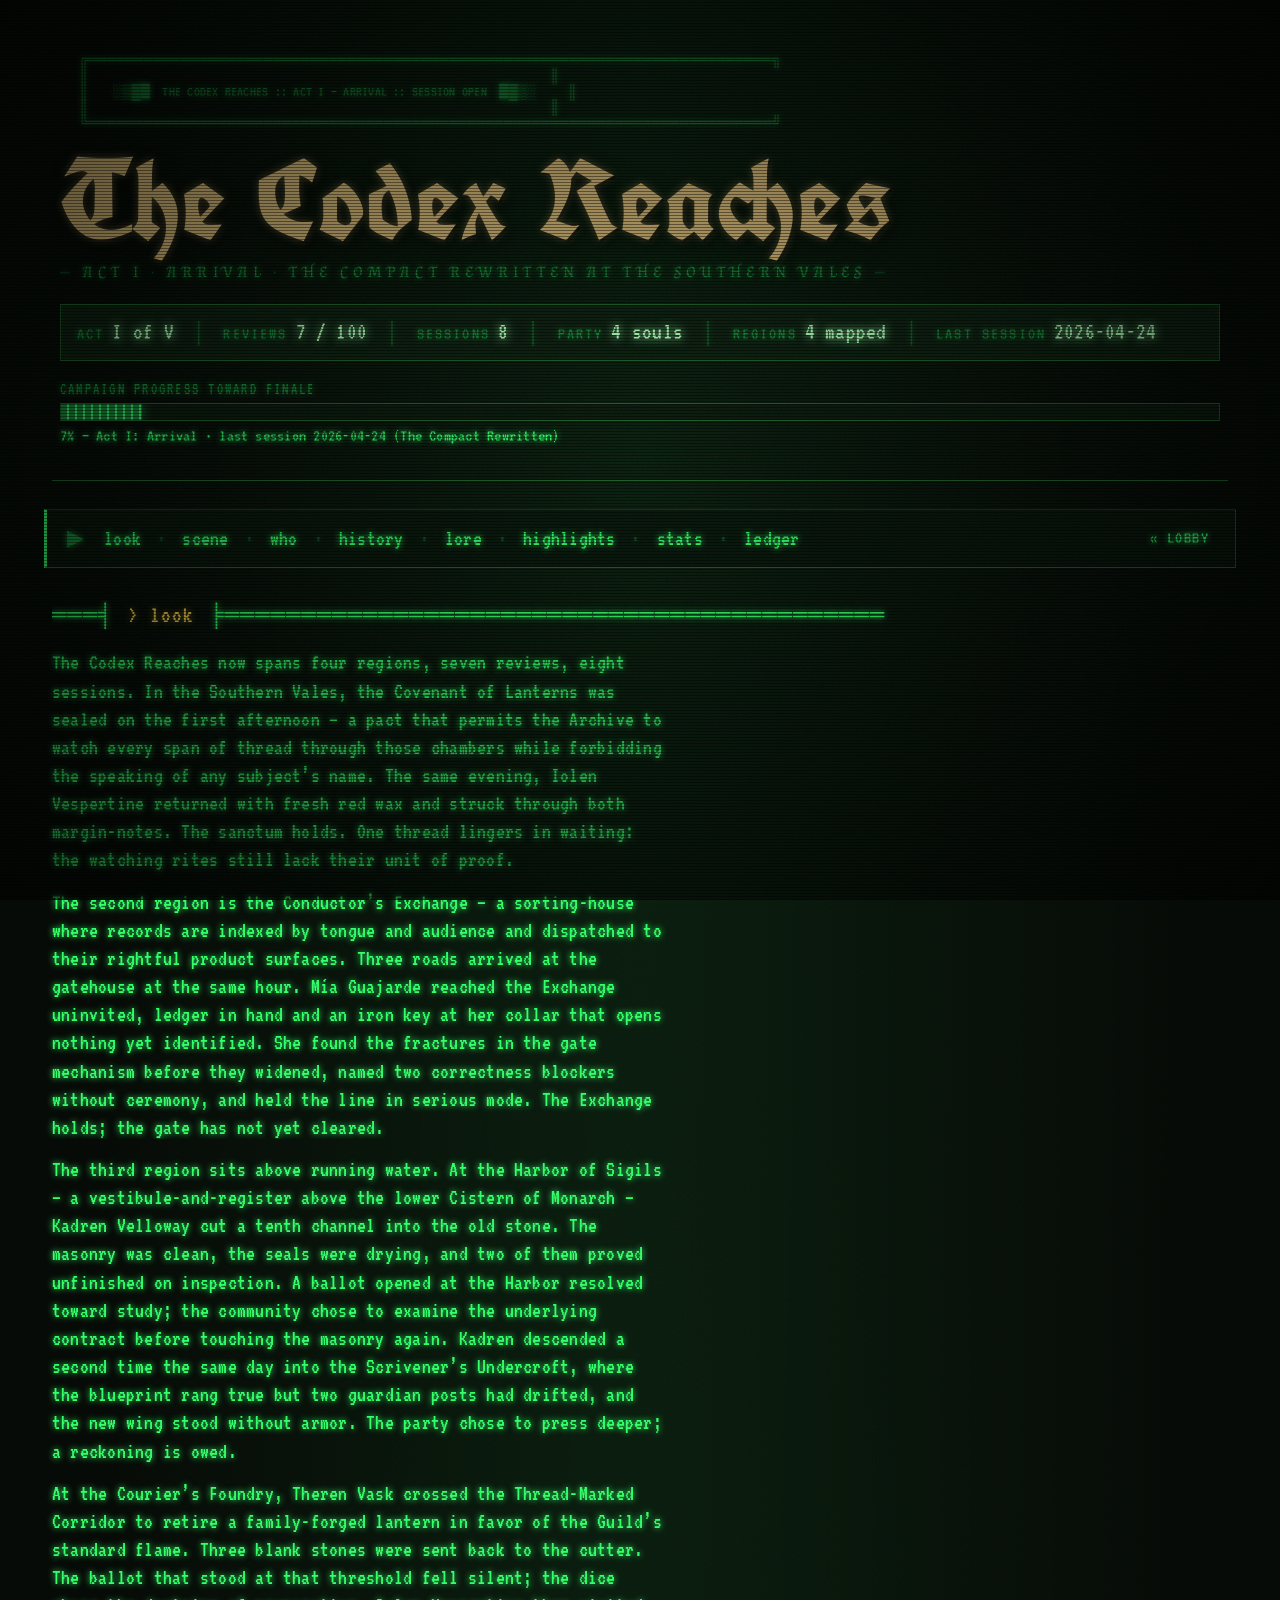
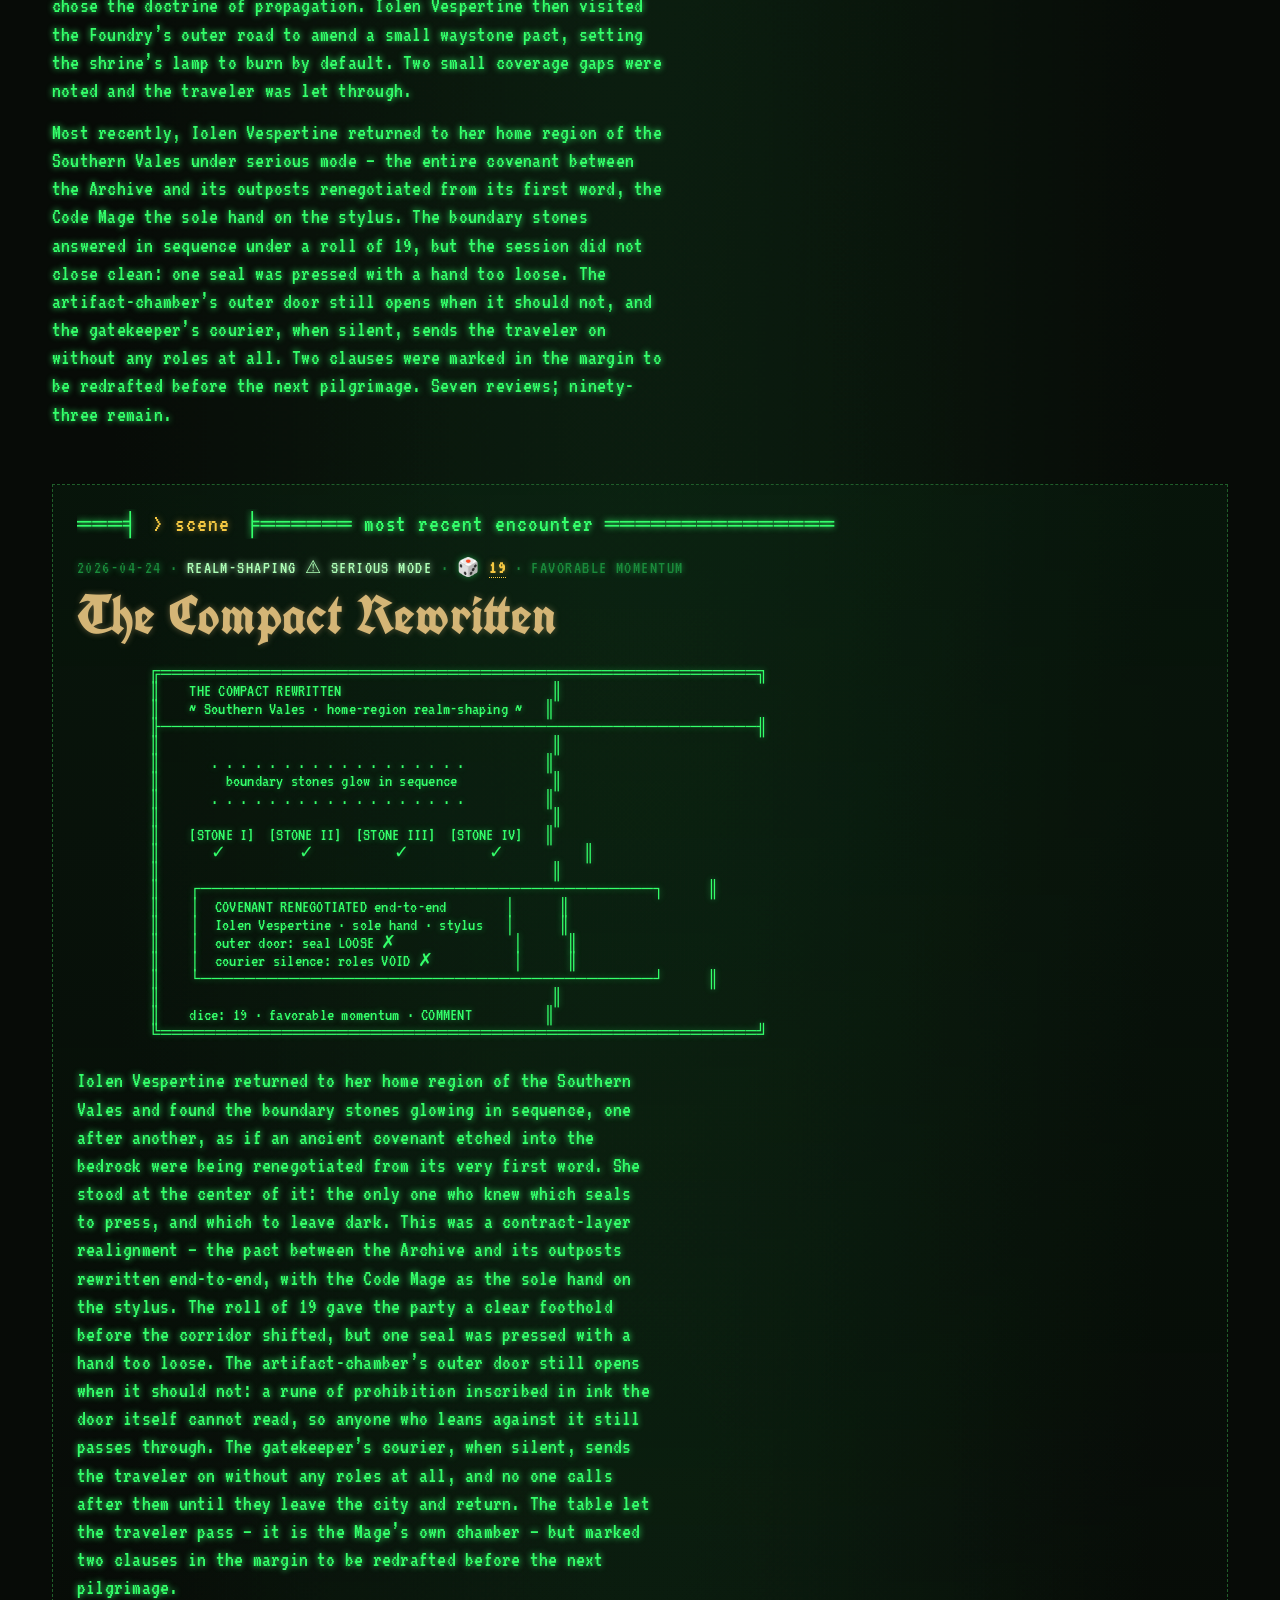
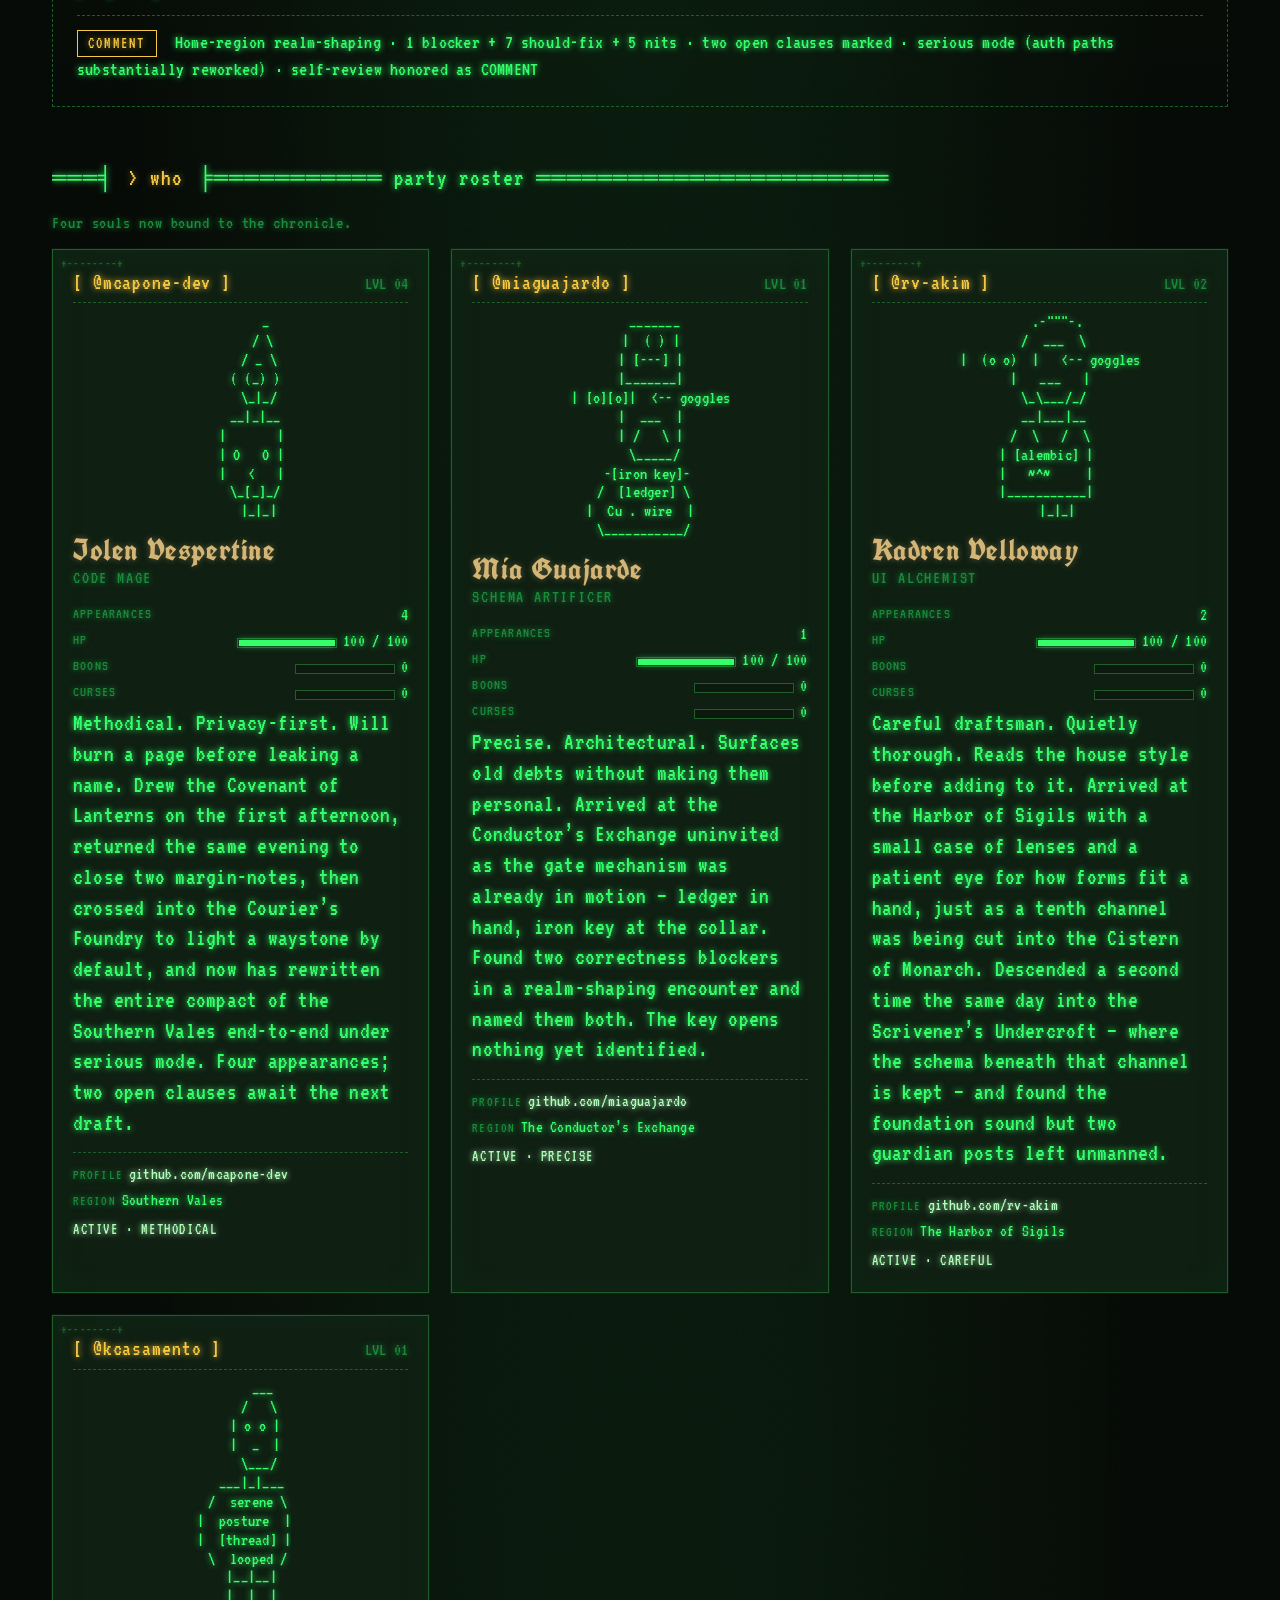
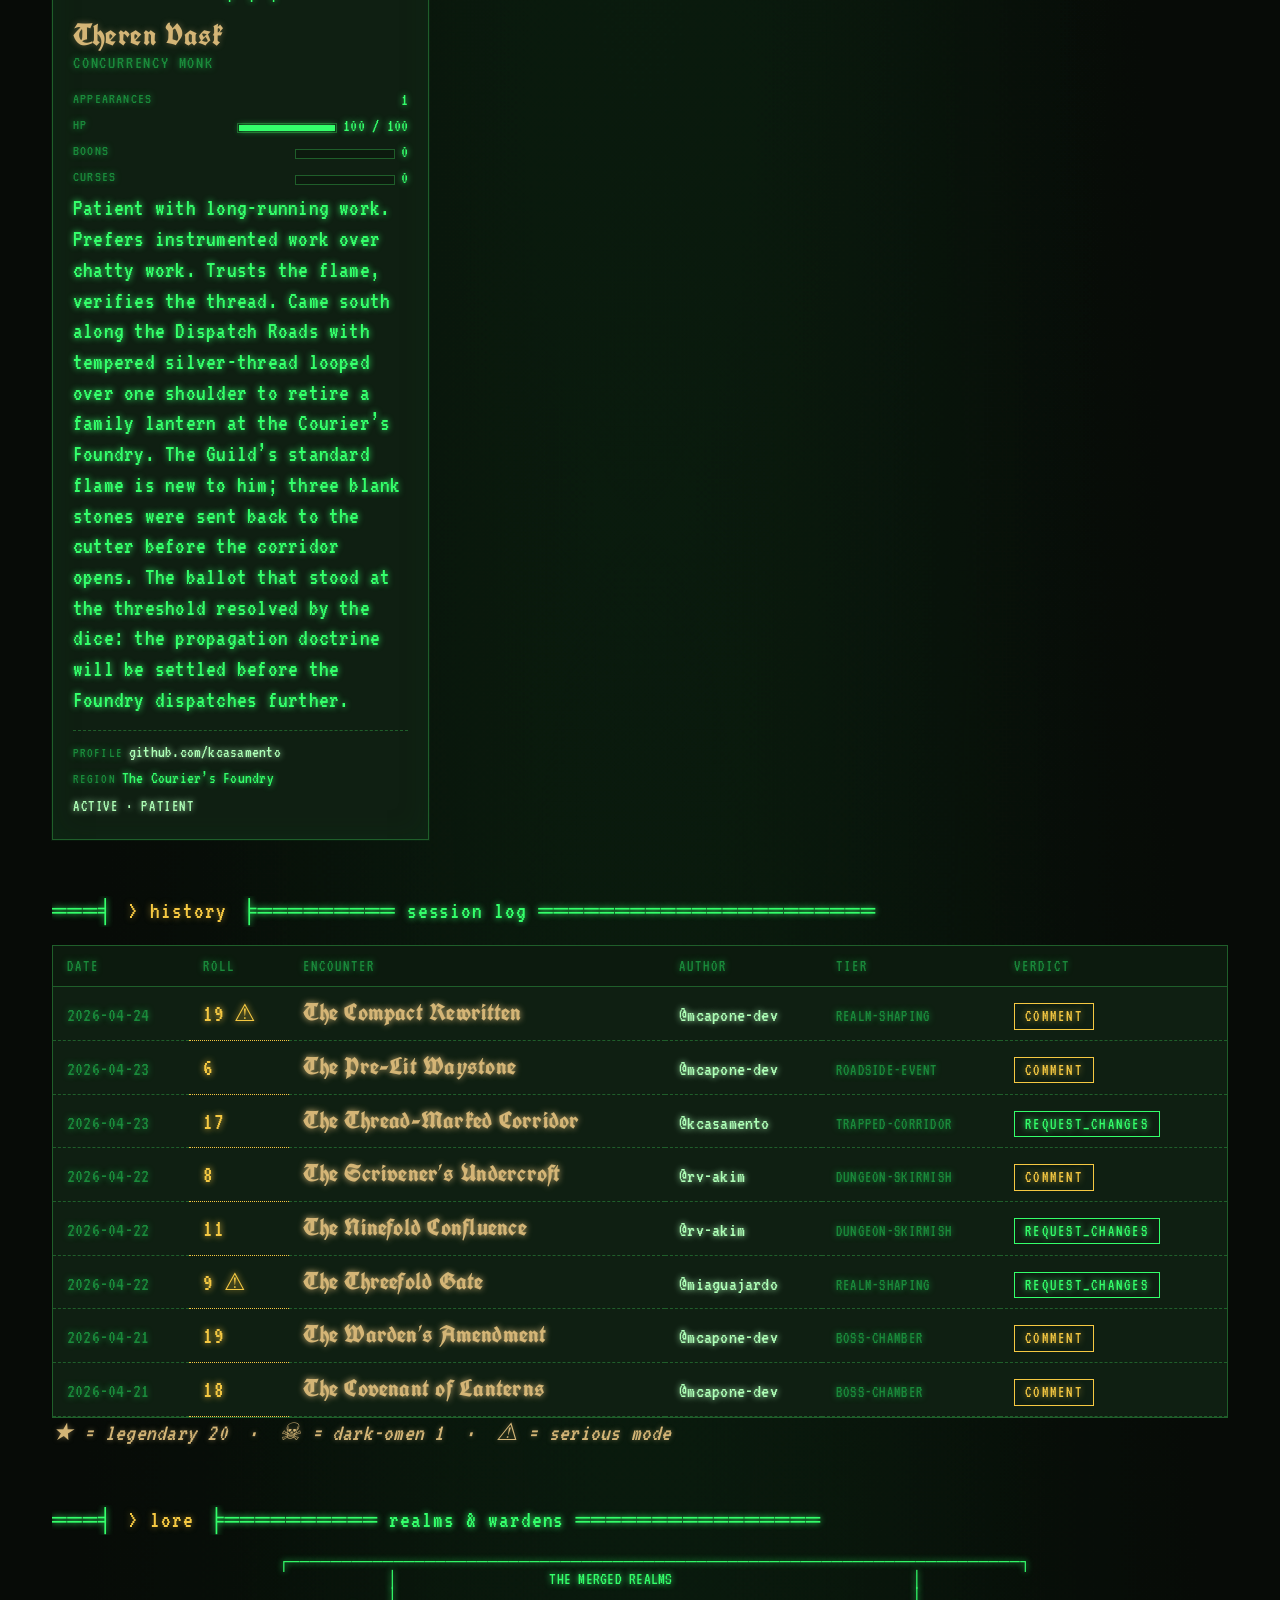
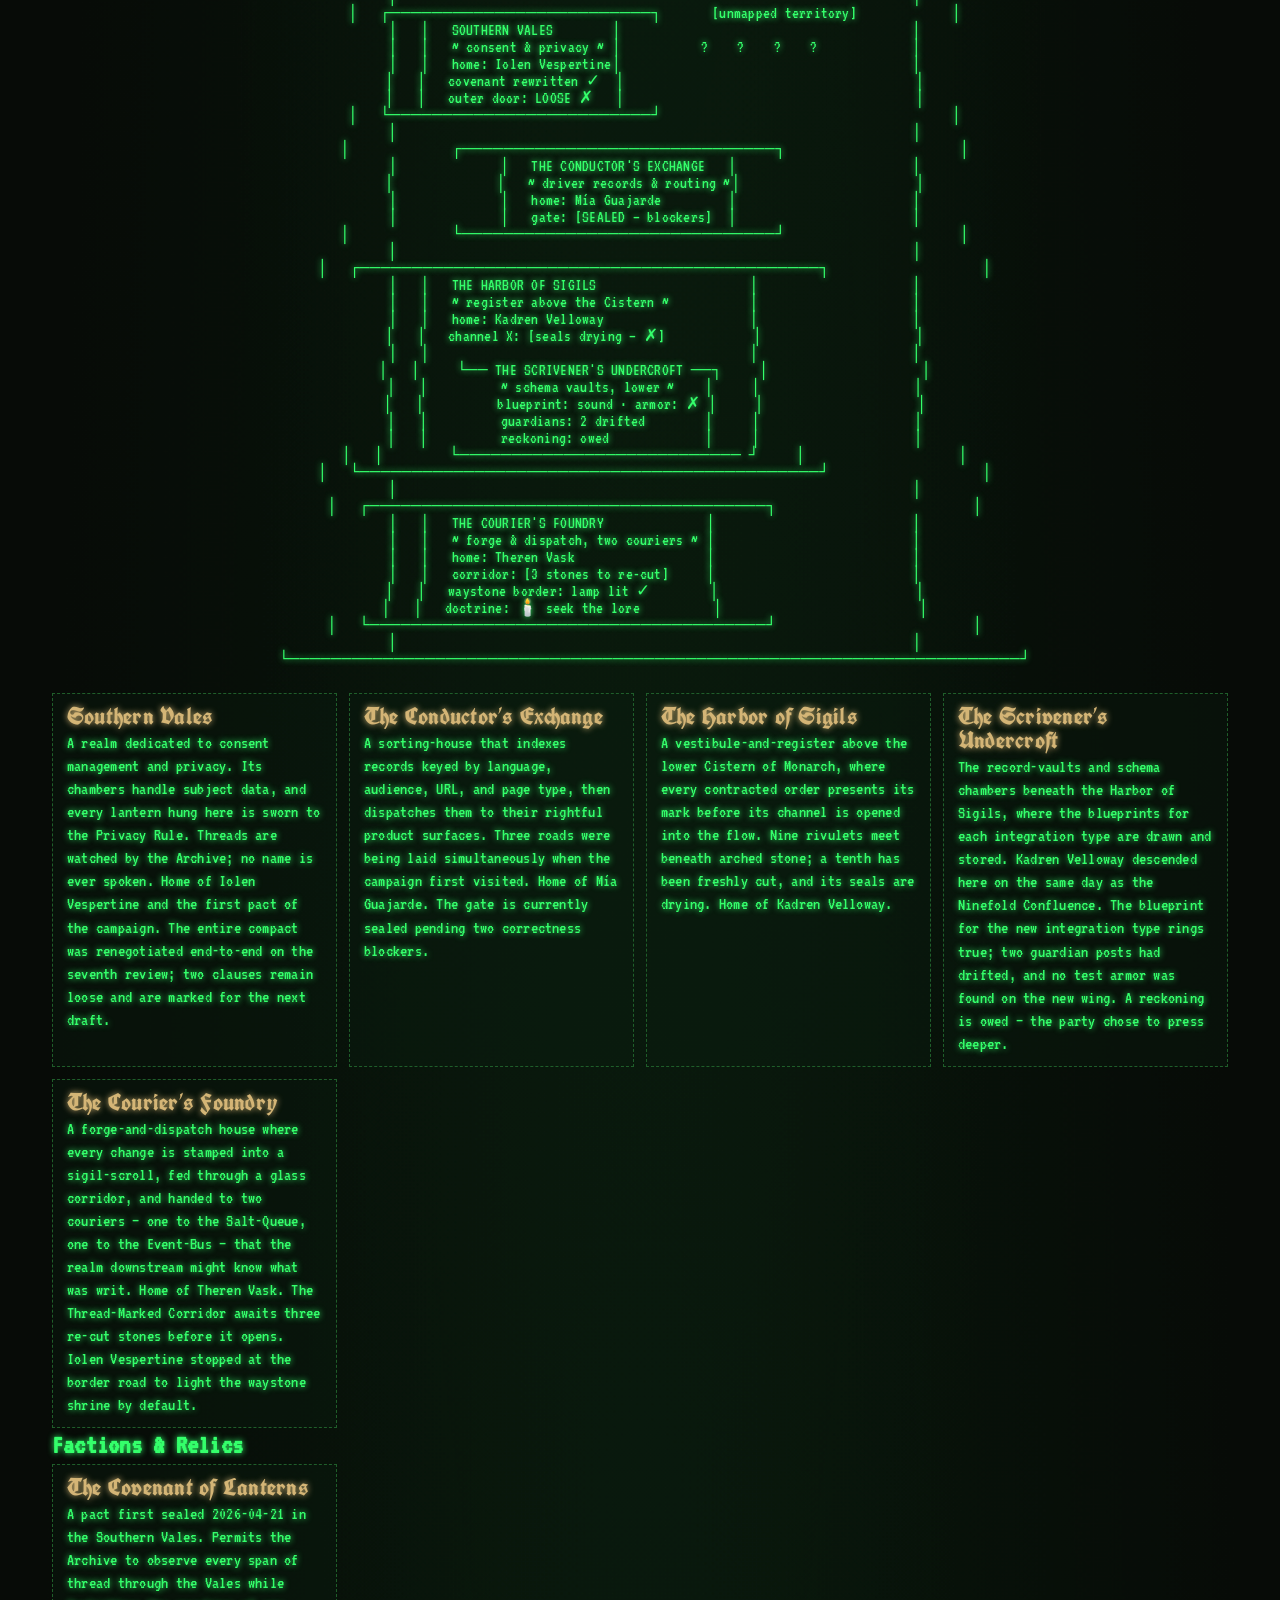
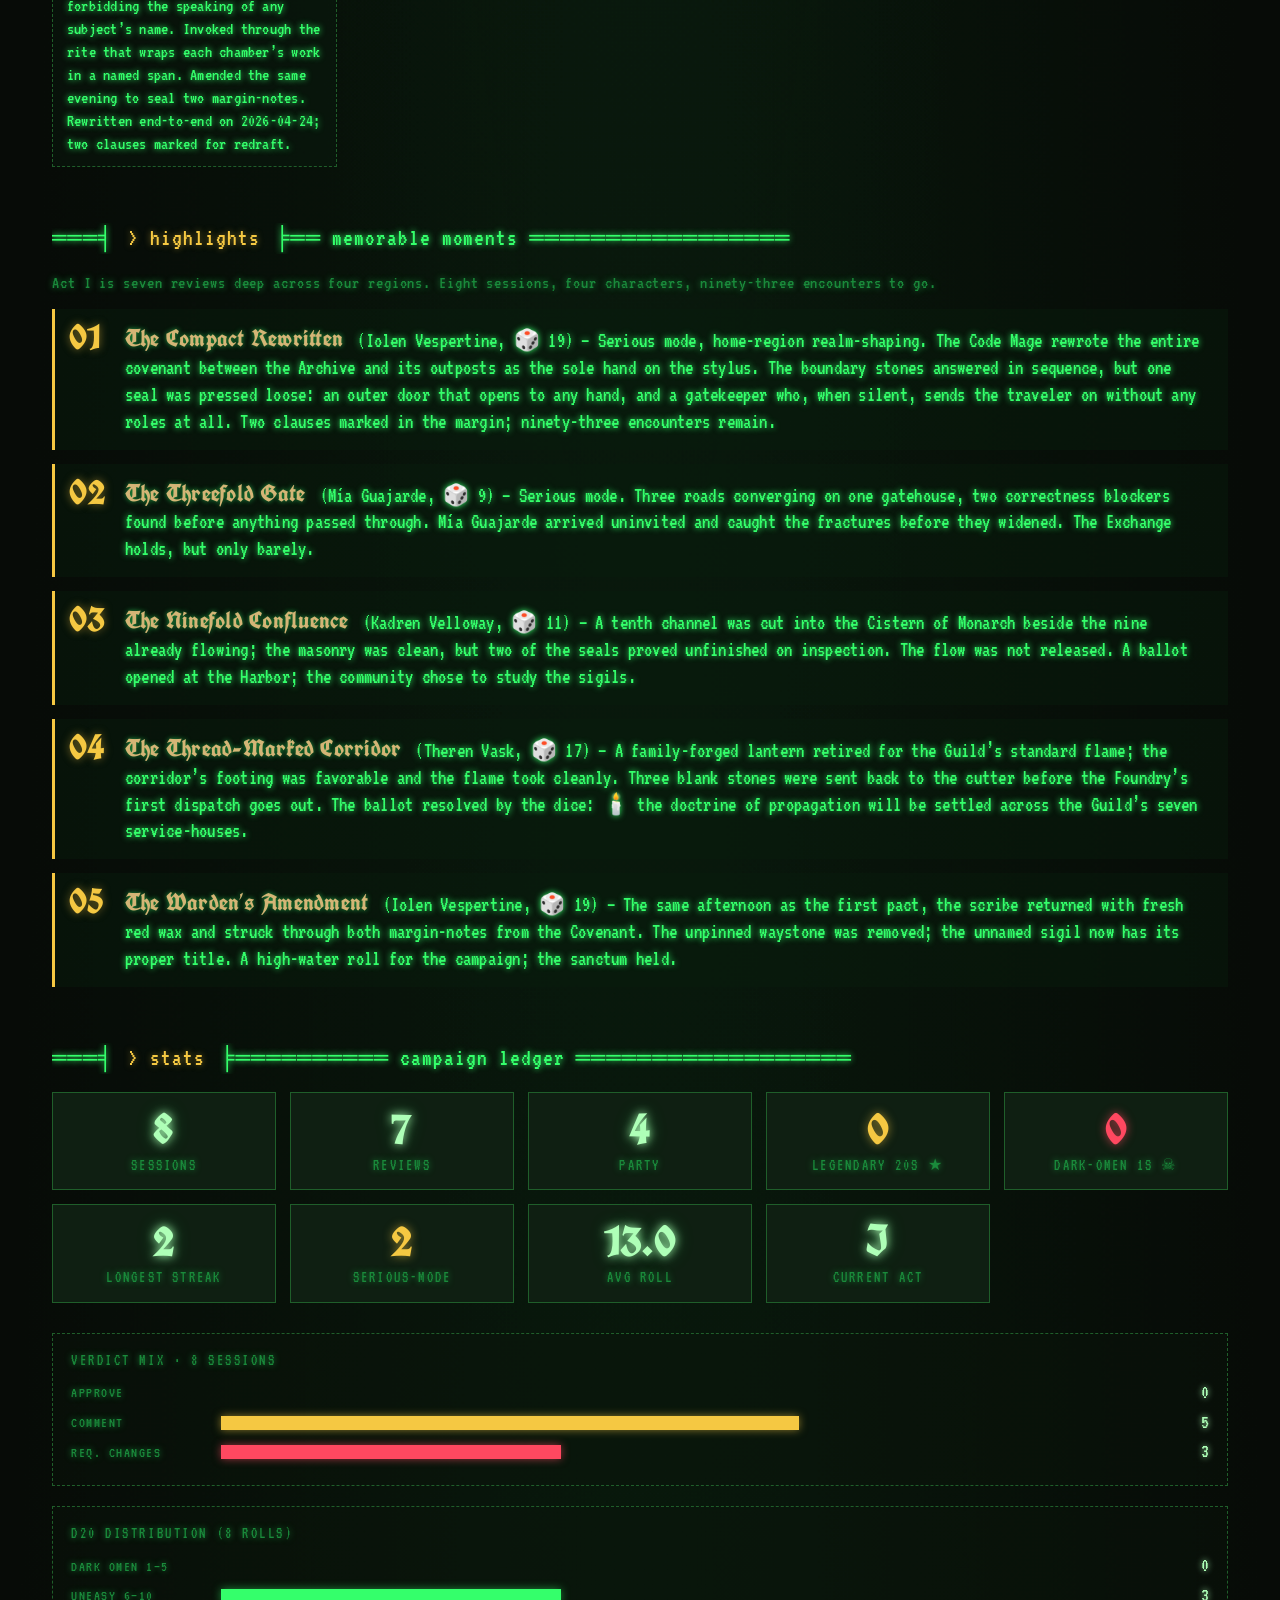
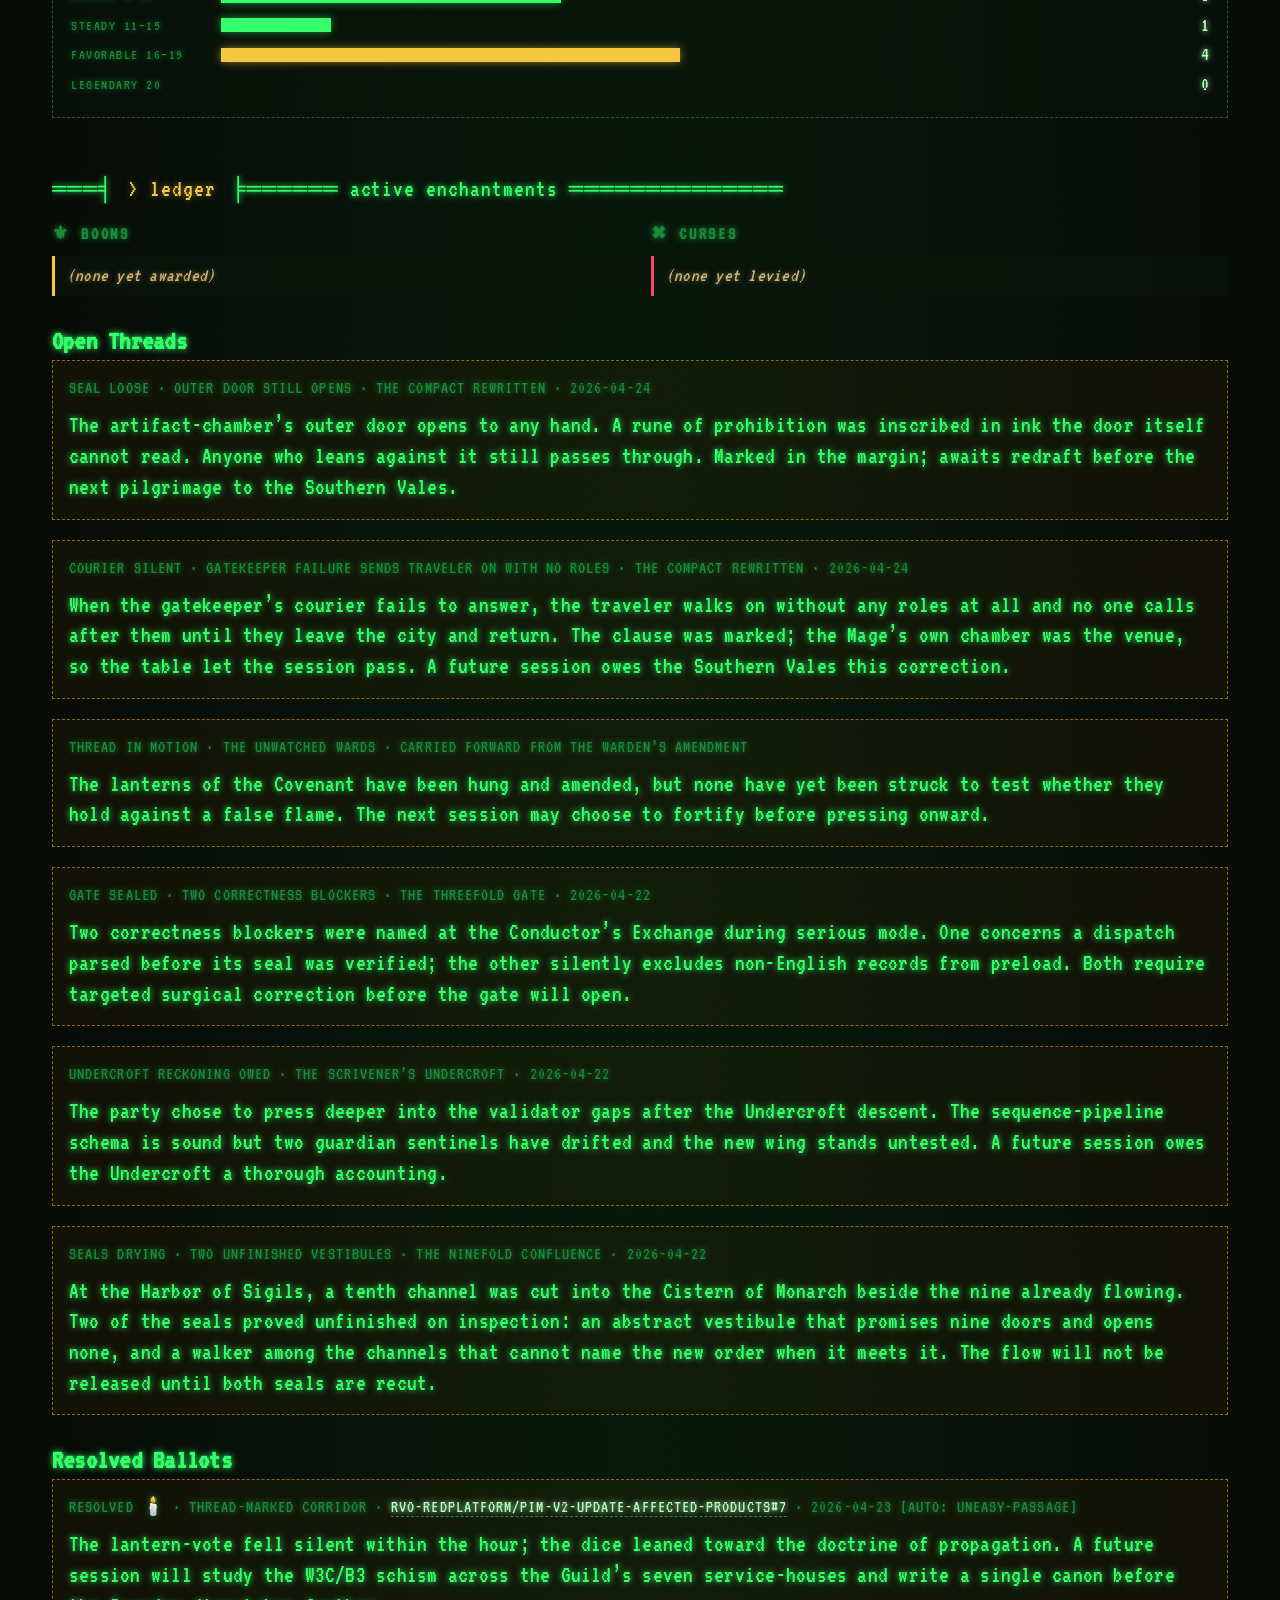
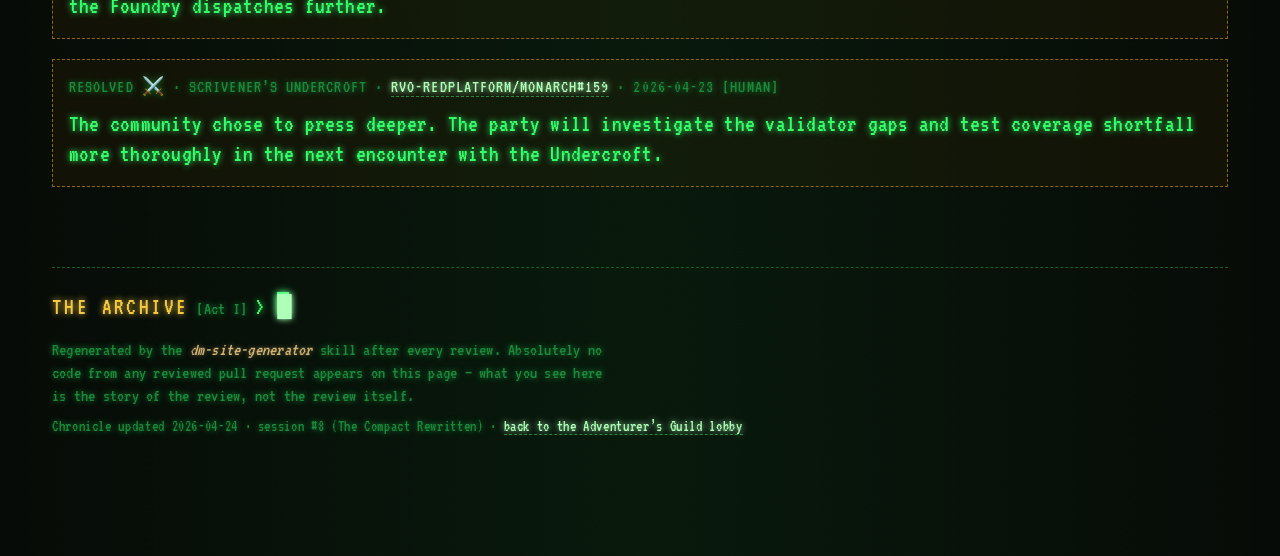
==== commit 0b66f842: "chronicle: regenerate-campaign The Codex Reaches (2026-04-24T15:14:07Z)" ====
--- a/campaigns/the-codex-reaches/index.html
+++ b/campaigns/the-codex-reaches/index.html
@@ -23,28 +23,28 @@
    ╚══════════════════════════════════════════════════════════════════════════╝</pre>
 
       <h1 class="banner-title tome">The Codex Reaches</h1>
-      <p class="banner-sub">&mdash; act I · arrival · four regions mapped, a waystone lit at the Courier&rsquo;s Foundry border &mdash;</p>
+      <p class="banner-sub">&mdash; act I · arrival · the compact rewritten at the Southern Vales &mdash;</p>
 
       <div class="statusbar" role="status" aria-label="Campaign status">
         <span class="stat"><span class="stat-label">ACT</span> <span class="stat-val">I of V</span></span>
         <span class="sep">│</span>
-        <span class="stat"><span class="stat-label">REVIEWS</span> <span class="stat-val">6 / 100</span></span>
+        <span class="stat"><span class="stat-label">REVIEWS</span> <span class="stat-val">7 / 100</span></span>
         <span class="sep">│</span>
-        <span class="stat"><span class="stat-label">SESSIONS</span> <span class="stat-val">7</span></span>
+        <span class="stat"><span class="stat-label">SESSIONS</span> <span class="stat-val">8</span></span>
         <span class="sep">│</span>
         <span class="stat"><span class="stat-label">PARTY</span> <span class="stat-val">4 souls</span></span>
         <span class="sep">│</span>
         <span class="stat"><span class="stat-label">REGIONS</span> <span class="stat-val">4 mapped</span></span>
         <span class="sep">│</span>
-        <span class="stat"><span class="stat-label">LAST SESSION</span> <span class="stat-val">2026-04-23</span></span>
+        <span class="stat"><span class="stat-label">LAST SESSION</span> <span class="stat-val">2026-04-24</span></span>
       </div>
 
       <div class="progress-bar" aria-hidden="true">
         <div class="progress-label">Campaign progress toward finale</div>
         <div class="progress-track">
-          <div class="progress-fill" style="width: 6%"></div>
-        </div>
-        <div class="progress-text">6% &mdash; Act I: Arrival &middot; last session 2026-04-23 (The Pre-Lit Waystone)</div>
+          <div class="progress-fill" style="width: 7%"></div>
+        </div>
+        <div class="progress-text">7% &mdash; Act I: Arrival &middot; last session 2026-04-24 (The Compact Rewritten)</div>
       </div>
     </header>
 
@@ -76,11 +76,12 @@
         <h2 class="section-title">═══╡ <span class="cmd">&gt; look</span> ╞═══════════════════════════════════════════</h2>
         <div class="look-body">
           <p class="typed" data-delay="100">
-            The Codex Reaches now spans four regions. In the Southern Vales, the Covenant of Lanterns was
-            sealed on the first afternoon &mdash; a pact that permits the Archive to watch every span of thread
-            through those chambers while forbidding the speaking of any subject&rsquo;s name. The same evening,
-            Iolen Vespertine returned with fresh red wax and struck through both margin-notes. The sanctum
-            holds. One thread lingers in waiting: the new rites of watching still lack their unit of proof.
+            The Codex Reaches now spans four regions, seven reviews, eight sessions. In the Southern Vales,
+            the Covenant of Lanterns was sealed on the first afternoon &mdash; a pact that permits the Archive
+            to watch every span of thread through those chambers while forbidding the speaking of any
+            subject&rsquo;s name. The same evening, Iolen Vespertine returned with fresh red wax and struck
+            through both margin-notes. The sanctum holds. One thread lingers in waiting: the watching rites
+            still lack their unit of proof.
           </p>
           <p class="typed" data-delay="700">
             The second region is the Conductor&rsquo;s Exchange &mdash; a sorting-house where records are indexed
@@ -101,19 +102,21 @@
             is owed.
           </p>
           <p class="typed" data-delay="2100">
-            At the Courier&rsquo;s Foundry &mdash; a forge-and-dispatch house where every change is stamped into a
-            sigil-scroll and handed to two couriers for the realms downstream &mdash; Theren Vask crossed the
-            Thread-Marked Corridor to retire a family-forged lantern in favor of the Guild&rsquo;s standard
-            flame. Three blank stones were sent back to the cutter. The ballot that stood at that threshold
-            fell silent within the hour; the dice chose the doctrine of propagation, and a future session
-            will map the schism between two traditions of trace-marking across the Guild&rsquo;s seven service-houses.
+            At the Courier&rsquo;s Foundry, Theren Vask crossed the Thread-Marked Corridor to retire a family-forged
+            lantern in favor of the Guild&rsquo;s standard flame. Three blank stones were sent back to the cutter.
+            The ballot that stood at that threshold fell silent; the dice chose the doctrine of propagation.
+            Iolen Vespertine then visited the Foundry&rsquo;s outer road to amend a small waystone pact, setting
+            the shrine&rsquo;s lamp to burn by default. Two small coverage gaps were noted and the traveler was
+            let through.
           </p>
           <p class="typed" data-delay="2800">
-            Most recently, Iolen Vespertine returned to the Foundry&rsquo;s outer road to amend a small roadside
-            waystone pact. The shrine&rsquo;s lamp is now lit by default &mdash; a clean ergonomic gift for every
-            pilgrim who follows. Two small test-coverage gaps were noted on the glass and the traveler was
-            allowed to pass. All open ballots have been resolved. Six reviews across seven sessions;
-            four characters on the field; ninety-four encounters remain.
+            Most recently, Iolen Vespertine returned to her home region of the Southern Vales under serious
+            mode &mdash; the entire covenant between the Archive and its outposts renegotiated from its first
+            word, the Code Mage the sole hand on the stylus. The boundary stones answered in sequence under
+            a roll of 19, but the session did not close clean: one seal was pressed with a hand too loose.
+            The artifact-chamber&rsquo;s outer door still opens when it should not, and the gatekeeper&rsquo;s courier,
+            when silent, sends the traveler on without any roles at all. Two clauses were marked in the margin
+            to be redrafted before the next pilgrimage. Seven reviews; ninety-three remain.
           </p>
         </div>
       </section>
@@ -122,49 +125,54 @@
       <section id="scene" class="section scene">
         <h2 class="section-title">═══╡ <span class="cmd">&gt; scene</span> ╞══════ most recent encounter ═══════════════</h2>
         <p class="scene-meta">
-          <span class="date">2026-04-23</span> &middot;
-          <span class="tier">roadside-event</span> &middot;
-          🎲 <span class="roll" data-dice="6">6</span> &middot;
-          <span class="band">uneasy passage</span>
+          <span class="date">2026-04-24</span> &middot;
+          <span class="tier">realm-shaping ⚠ serious mode</span> &middot;
+          🎲 <span class="roll" data-dice="19">19</span> &middot;
+          <span class="band">favorable momentum</span>
         </p>
-        <h3 class="scene-title">The Pre-Lit Waystone</h3>
+        <h3 class="scene-title">The Compact Rewritten</h3>
 
         <pre class="ascii-scene" aria-hidden="true">
-          ╔══════════════════════════════════════════════════╗
-          ║    THE PRE-LIT WAYSTONE                          ║
-          ║    ~ Courier's Foundry border road ~             ║
-          ╟──────────────────────────────────────────────────╢
-          ║                                                  ║
-          ║         *  *  *  *  *  *  *  *  *               ║
-          ║            roadside, dusk, mist                  ║
-          ║                                                  ║
-          ║               /|\                                ║
-          ║              / | \                               ║
-          ║             /  |  \          [WAYSTONE]          ║
-          ║            |   |   |         lamp: ON ✓          ║
-          ║            |  [~]  |         by default          ║
-          ║            |       |                             ║
-          ║        ____| S H R |I N E |____                  ║
-          ║   ~~~~~~~~~~~~~~~~~~~~~~~~~~~~~~~~~~~~           ║
-          ║   Iolen Vespertine re-drafted the pact:          ║
-          ║   lamp burns first; pilgrim may snuff            ║
-          ╚══════════════════════════════════════════════════╝</pre>
+          ╔══════════════════════════════════════════════════════╗
+          ║    THE COMPACT REWRITTEN                             ║
+          ║    ~ Southern Vales · home-region realm-shaping ~   ║
+          ╟──────────────────────────────────────────────────────╢
+          ║                                                      ║
+          ║       . . . . . . . . . . . . . . . . . .           ║
+          ║         boundary stones glow in sequence             ║
+          ║       . . . . . . . . . . . . . . . . . .           ║
+          ║                                                      ║
+          ║    [STONE I]  [STONE II]  [STONE III]  [STONE IV]   ║
+          ║       ✓          ✓           ✓           ✓           ║
+          ║                                                      ║
+          ║    ┌─────────────────────────────────────────┐      ║
+          ║    │  COVENANT RENEGOTIATED end-to-end        │      ║
+          ║    │  Iolen Vespertine · sole hand · stylus   │      ║
+          ║    │  outer door: seal LOOSE ✗                │      ║
+          ║    │  courier silence: roles VOID ✗           │      ║
+          ║    └─────────────────────────────────────────┘      ║
+          ║                                                      ║
+          ║    dice: 19 · favorable momentum · COMMENT          ║
+          ╚══════════════════════════════════════════════════════╝</pre>
 
         <p class="scene-narration">
-          A small roadside shrine at the border of the Courier&rsquo;s Foundry, and the waystone&rsquo;s lamp
-          already burning when the first pilgrim arrives. Iolen Vespertine stopped to re-draft the pact:
-          henceforth the lamp is lit by default; pilgrims who prefer shadow can snuff it themselves.
-          The uneasy footing of the dice colored the crossing &mdash; a faint smudge on the glass where the
-          wick&rsquo;s collar should be &mdash; but nothing serious, just a mark worth noting before the next
-          traveler passes through. The Code Mage&rsquo;s amendment is a clean ergonomic choice: the common
-          workflow now loads one click lighter, and the toggles gain a proper spoken-state so assistive
-          craft reads them correctly. Two test-coverage gaps remain noted on the glass, and the traveler
-          was allowed to pass.
+          Iolen Vespertine returned to her home region of the Southern Vales and found the boundary stones
+          glowing in sequence, one after another, as if an ancient covenant etched into the bedrock were
+          being renegotiated from its very first word. She stood at the center of it: the only one who knew
+          which seals to press, and which to leave dark. This was a contract-layer realignment &mdash; the pact
+          between the Archive and its outposts rewritten end-to-end, with the Code Mage as the sole hand on
+          the stylus. The roll of 19 gave the party a clear foothold before the corridor shifted, but one
+          seal was pressed with a hand too loose. The artifact-chamber&rsquo;s outer door still opens when it
+          should not: a rune of prohibition inscribed in ink the door itself cannot read, so anyone who
+          leans against it still passes through. The gatekeeper&rsquo;s courier, when silent, sends the traveler
+          on without any roles at all, and no one calls after them until they leave the city and return.
+          The table let the traveler pass &mdash; it is the Mage&rsquo;s own chamber &mdash; but marked two clauses in
+          the margin to be redrafted before the next pilgrimage.
         </p>
         <p class="scene-outcome">
           <span class="verdict-tag verdict-comment">COMMENT</span>
-          Waystone lamp lit by default &middot; two coverage gaps noted &middot; traveler passed &middot;
-          prior ballot (🕯️ Seek the lore) auto-resolved before this session opened.
+          Home-region realm-shaping · 1 blocker + 7 should-fix + 5 nits · two open clauses marked ·
+          serious mode (auth paths substantially reworked) · self-review honored as COMMENT
         </p>
       </section>
 
@@ -179,7 +187,7 @@
           <article class="char-card">
             <div class="char-header">
               <span class="char-handle">[ @mcapone-dev ]</span>
-              <span class="char-lvl">LVL 03</span>
+              <span class="char-lvl">LVL 04</span>
             </div>
             <div class="char-portrait" aria-hidden="true"><pre>
        _
@@ -197,7 +205,7 @@
             <div class="char-name tome">Iolen Vespertine</div>
             <div class="char-class">Code Mage</div>
 
-            <div class="stat-row"><span class="key">APPEARANCES</span><span class="val">3</span></div>
+            <div class="stat-row"><span class="key">APPEARANCES</span><span class="val">4</span></div>
             <div class="stat-row">
               <span class="key">HP</span>
               <span class="val"><span class="mini-bar" style="--pct: 100%"></span>100 / 100</span>
@@ -213,9 +221,10 @@
 
             <p class="char-bio">
               Methodical. Privacy-first. Will burn a page before leaking a name. Drew the Covenant of
-              Lanterns on the first afternoon, returned the same evening to close two margin-notes, and
-              then crossed into the Courier&rsquo;s Foundry to light a waystone by default. Three appearances;
-              one open thread: the watching rites still await their unit of proof.
+              Lanterns on the first afternoon, returned the same evening to close two margin-notes, then
+              crossed into the Courier&rsquo;s Foundry to light a waystone by default, and now has rewritten
+              the entire compact of the Southern Vales end-to-end under serious mode. Four appearances;
+              two open clauses await the next draft.
             </p>
 
             <div class="char-footer">
@@ -399,6 +408,14 @@
               </tr>
             </thead>
             <tbody>
+              <tr class="serious-mode-row">
+                <td class="col-date">2026-04-24</td>
+                <td class="col-roll" data-dice="19">19 ⚠</td>
+                <td class="col-title">The Compact Rewritten</td>
+                <td class="col-author"><a href="https://github.com/mcapone-dev">@mcapone-dev</a></td>
+                <td class="col-tier">realm-shaping</td>
+                <td><span class="verdict-tag verdict-comment">COMMENT</span></td>
+              </tr>
               <tr>
                 <td class="col-date">2026-04-23</td>
                 <td class="col-roll" data-dice="6">6</td>
@@ -473,7 +490,8 @@
     │   │   SOUTHERN VALES        │                                        │
     │   │   ~ consent &amp; privacy ~ │           ?    ?    ?    ?             │
     │   │   home: Iolen Vespertine│                                        │
-    │   │   covenant sealed ✓     │                                        │
+    │   │   covenant rewritten ✓  │                                        │
+    │   │   outer door: LOOSE ✗   │                                        │
     │   └─────────────────────────┘                                        │
     │                                                                       │
     │              ┌──────────────────────────────┐                        │
@@ -511,7 +529,7 @@
         <ul class="lore-list">
           <li>
             <span class="region">Southern Vales</span>
-            <div class="lore-note">A realm dedicated to consent management and privacy. Its chambers handle subject data, and every lantern hung here is sworn to the Privacy Rule. Threads are watched by the Archive; no name is ever spoken. Home of Iolen Vespertine and the first pact of the campaign.</div>
+            <div class="lore-note">A realm dedicated to consent management and privacy. Its chambers handle subject data, and every lantern hung here is sworn to the Privacy Rule. Threads are watched by the Archive; no name is ever spoken. Home of Iolen Vespertine and the first pact of the campaign. The entire compact was renegotiated end-to-end on the seventh review; two clauses remain loose and are marked for the next draft.</div>
           </li>
           <li>
             <span class="region">The Conductor&rsquo;s Exchange</span>
@@ -535,7 +553,7 @@
         <ul class="lore-list">
           <li>
             <span class="region faction">The Covenant of Lanterns</span>
-            <div class="lore-note">A pact first sealed 2026-04-21 in the Southern Vales. Permits the Archive to observe every span of thread through the Vales while forbidding the speaking of any subject&rsquo;s name. Invoked through the rite that wraps each chamber&rsquo;s work in a named span. Amended the same evening to seal two margin-notes.</div>
+            <div class="lore-note">A pact first sealed 2026-04-21 in the Southern Vales. Permits the Archive to observe every span of thread through the Vales while forbidding the speaking of any subject&rsquo;s name. Invoked through the rite that wraps each chamber&rsquo;s work in a named span. Amended the same evening to seal two margin-notes. Rewritten end-to-end on 2026-04-24; two clauses marked for redraft.</div>
           </li>
         </ul>
       </section>
@@ -543,8 +561,17 @@
       <!-- ============================================================ HIGHLIGHTS -->
       <section id="highlights" class="section">
         <h2 class="section-title">═══╡ <span class="cmd">&gt; highlights</span> ╞══ memorable moments ═════════════════</h2>
-        <p class="section-hint">Act I is underway across four regions. Seven sessions, four characters, ninety-four encounters to go.</p>
+        <p class="section-hint">Act I is seven reviews deep across four regions. Eight sessions, four characters, ninety-three encounters to go.</p>
         <ol class="highlights-list">
+          <li>
+            <strong>The Compact Rewritten</strong>
+            (Iolen Vespertine, 🎲 19) &mdash;
+            Serious mode, home-region realm-shaping. The Code Mage rewrote the entire covenant between
+            the Archive and its outposts as the sole hand on the stylus. The boundary stones answered in
+            sequence, but one seal was pressed loose: an outer door that opens to any hand, and a gatekeeper
+            who, when silent, sends the traveler on without any roles at all. Two clauses marked in the margin;
+            ninety-three encounters remain.
+          </li>
           <li>
             <strong>The Threefold Gate</strong>
             (Mía Guajarde, 🎲 9) &mdash;
@@ -568,17 +595,11 @@
             propagation will be settled across the Guild&rsquo;s seven service-houses.
           </li>
           <li>
-            <strong>The Covenant of Lanterns</strong>
-            (Iolen Vespertine, 🎲 18) &mdash;
-            The first pact of the campaign: every thread watched, no name spoken, and a ballot that no
-            messenger could reach. The lanterns kindled one by one down both walls.
-          </li>
-          <li>
             <strong>The Warden&rsquo;s Amendment</strong>
             (Iolen Vespertine, 🎲 19) &mdash;
-            The same afternoon as the first pact, the scribe returned with fresh red wax and struck through both
-            margin-notes from the Covenant. The unpinned waystone was removed; the unnamed sigil now has its
-            proper title. The highest roll of the campaign so far; the sanctum held.
+            The same afternoon as the first pact, the scribe returned with fresh red wax and struck through
+            both margin-notes from the Covenant. The unpinned waystone was removed; the unnamed sigil now
+            has its proper title. A high-water roll for the campaign; the sanctum held.
           </li>
         </ol>
       </section>
@@ -588,19 +609,19 @@
         <h2 class="section-title">═══╡ <span class="cmd">&gt; stats</span> ╞══════════ campaign ledger ══════════════════</h2>
 
         <div class="stats-grid">
-          <div class="stat-tile"><div class="tile-val">7</div><div class="tile-label">Sessions</div></div>
-          <div class="stat-tile"><div class="tile-val">6</div><div class="tile-label">Reviews</div></div>
+          <div class="stat-tile"><div class="tile-val">8</div><div class="tile-label">Sessions</div></div>
+          <div class="stat-tile"><div class="tile-val">7</div><div class="tile-label">Reviews</div></div>
           <div class="stat-tile"><div class="tile-val">4</div><div class="tile-label">Party</div></div>
           <div class="stat-tile"><div class="tile-val amber">0</div><div class="tile-label">Legendary 20s ★</div></div>
           <div class="stat-tile"><div class="tile-val danger">0</div><div class="tile-label">Dark-omen 1s ☠</div></div>
           <div class="stat-tile"><div class="tile-val">2</div><div class="tile-label">Longest streak</div></div>
-          <div class="stat-tile"><div class="tile-val amber">1</div><div class="tile-label">Serious-mode</div></div>
-          <div class="stat-tile"><div class="tile-val">12.6</div><div class="tile-label">Avg roll</div></div>
+          <div class="stat-tile"><div class="tile-val amber">2</div><div class="tile-label">Serious-mode</div></div>
+          <div class="stat-tile"><div class="tile-val">13.0</div><div class="tile-label">Avg roll</div></div>
           <div class="stat-tile"><div class="tile-val">I</div><div class="tile-label">Current act</div></div>
         </div>
 
         <div class="verdict-chart">
-          <h3>Verdict mix &middot; 7 sessions</h3>
+          <h3>Verdict mix &middot; 8 sessions</h3>
           <div class="bar-row">
             <span class="bar-label">Approve</span>
             <span><span class="bar-fill" style="width: 0%"></span></span>
@@ -608,22 +629,22 @@
           </div>
           <div class="bar-row">
             <span class="bar-label">Comment</span>
-            <span><span class="bar-fill amber" style="width: 57%"></span></span>
-            <span class="bar-count">4</span>
+            <span><span class="bar-fill amber" style="width: 63%"></span></span>
+            <span class="bar-count">5</span>
           </div>
           <div class="bar-row">
             <span class="bar-label">Req. changes</span>
-            <span><span class="bar-fill danger" style="width: 43%"></span></span>
+            <span><span class="bar-fill danger" style="width: 37%"></span></span>
             <span class="bar-count">3</span>
           </div>
         </div>
 
         <div class="roll-distribution">
-          <h3>D20 distribution (7 rolls)</h3>
+          <h3>D20 distribution (8 rolls)</h3>
           <div class="bar-row"><span class="bar-label">dark omen 1–5</span><span><span class="bar-fill danger" style="width: 0%"></span></span><span class="bar-count">0</span></div>
-          <div class="bar-row"><span class="bar-label">uneasy 6–10</span><span><span class="bar-fill" style="width: 43%"></span></span><span class="bar-count">3</span></div>
-          <div class="bar-row"><span class="bar-label">steady 11–15</span><span><span class="bar-fill" style="width: 14%"></span></span><span class="bar-count">1</span></div>
-          <div class="bar-row"><span class="bar-label">favorable 16–19</span><span><span class="bar-fill amber" style="width: 43%"></span></span><span class="bar-count">3</span></div>
+          <div class="bar-row"><span class="bar-label">uneasy 6–10</span><span><span class="bar-fill" style="width: 37%"></span></span><span class="bar-count">3</span></div>
+          <div class="bar-row"><span class="bar-label">steady 11–15</span><span><span class="bar-fill" style="width: 12%"></span></span><span class="bar-count">1</span></div>
+          <div class="bar-row"><span class="bar-label">favorable 16–19</span><span><span class="bar-fill amber" style="width: 50%"></span></span><span class="bar-count">4</span></div>
           <div class="bar-row"><span class="bar-label">legendary 20</span><span><span class="bar-fill amber" style="width: 0%"></span></span><span class="bar-count">0</span></div>
         </div>
       </section>
@@ -648,40 +669,63 @@
         </div>
 
         <h3 class="lore-subtitle" style="margin-top: 28px;">Open Threads</h3>
+
         <div class="unresolved-item">
+          <p class="unresolved-meta">SEAL LOOSE &middot; outer door still opens &middot; The Compact Rewritten &middot; 2026-04-24</p>
+          <p>The artifact-chamber&rsquo;s outer door opens to any hand. A rune of prohibition was inscribed in
+          ink the door itself cannot read. Anyone who leans against it still passes through. Marked in
+          the margin; awaits redraft before the next pilgrimage to the Southern Vales.</p>
+        </div>
+
+        <div class="unresolved-item" style="margin-top: 20px;">
+          <p class="unresolved-meta">COURIER SILENT &middot; gatekeeper failure sends traveler on with no roles &middot; The Compact Rewritten &middot; 2026-04-24</p>
+          <p>When the gatekeeper&rsquo;s courier fails to answer, the traveler walks on without any roles at all
+          and no one calls after them until they leave the city and return. The clause was marked; the
+          Mage&rsquo;s own chamber was the venue, so the table let the session pass. A future session owes
+          the Southern Vales this correction.</p>
+        </div>
+
+        <div class="unresolved-item" style="margin-top: 20px;">
           <p class="unresolved-meta">THREAD IN MOTION &middot; the unwatched wards &middot; carried forward from The Warden&rsquo;s Amendment</p>
-          <p>The lanterns of the Covenant have been hung and amended, but none have yet been struck to test whether they hold against a false flame. The next session may choose to fortify before pressing onward.</p>
+          <p>The lanterns of the Covenant have been hung and amended, but none have yet been struck to test
+          whether they hold against a false flame. The next session may choose to fortify before pressing
+          onward.</p>
         </div>
 
         <div class="unresolved-item" style="margin-top: 20px;">
           <p class="unresolved-meta">GATE SEALED &middot; two correctness blockers &middot; The Threefold Gate &middot; 2026-04-22</p>
-          <p>Two correctness blockers were named at the Conductor&rsquo;s Exchange during serious mode. One concerns a dispatch parsed before its seal was verified; the other silently excludes non-English records from preload. Both require targeted surgical correction before the gate will open.</p>
+          <p>Two correctness blockers were named at the Conductor&rsquo;s Exchange during serious mode. One
+          concerns a dispatch parsed before its seal was verified; the other silently excludes non-English
+          records from preload. Both require targeted surgical correction before the gate will open.</p>
         </div>
 
         <div class="unresolved-item" style="margin-top: 20px;">
           <p class="unresolved-meta">UNDERCROFT RECKONING OWED &middot; The Scrivener&rsquo;s Undercroft &middot; 2026-04-22</p>
-          <p>The party chose to press deeper into the validator gaps after the Undercroft descent. The sequence-pipeline schema is sound but two guardian sentinels have drifted and the new wing stands untested. A future session owes the Undercroft a thorough accounting.</p>
+          <p>The party chose to press deeper into the validator gaps after the Undercroft descent. The
+          sequence-pipeline schema is sound but two guardian sentinels have drifted and the new wing
+          stands untested. A future session owes the Undercroft a thorough accounting.</p>
         </div>
 
         <div class="unresolved-item" style="margin-top: 20px;">
           <p class="unresolved-meta">SEALS DRYING &middot; two unfinished vestibules &middot; The Ninefold Confluence &middot; 2026-04-22</p>
-          <p>At the Harbor of Sigils, a tenth channel was cut into the Cistern of Monarch beside the nine already flowing. Two of the seals proved unfinished on inspection: an abstract vestibule that promises nine doors and opens none, and a walker among the channels that cannot name the new order when it meets it. The flow will not be released until both seals are recut.</p>
-        </div>
-
-        <div class="unresolved-item" style="margin-top: 20px;">
-          <p class="unresolved-meta">WAYSTONE GAPS NOTED &middot; The Pre-Lit Waystone &middot; 2026-04-23</p>
-          <p>The shrine&rsquo;s lamp burns by default after Iolen Vespertine&rsquo;s amendment, and the traveler was allowed to pass. Two test-coverage gaps were noted on the glass: one tests an action that deselects on a second press, and one exercises a click-to-filter path on a secondary toggle. Both paths are exercised implicitly; neither is a blocker, but the guild note stands.</p>
+          <p>At the Harbor of Sigils, a tenth channel was cut into the Cistern of Monarch beside the nine
+          already flowing. Two of the seals proved unfinished on inspection: an abstract vestibule that
+          promises nine doors and opens none, and a walker among the channels that cannot name the new
+          order when it meets it. The flow will not be released until both seals are recut.</p>
         </div>
 
         <h3 class="lore-subtitle" style="margin-top: 28px;">Resolved Ballots</h3>
         <div class="unresolved-item">
           <p class="unresolved-meta">RESOLVED 🕯️ &middot; Thread-Marked Corridor &middot; <a href="https://github.com/rvo-redplatform/pim-v2-update-affected-products/pull/7">rvo-redplatform/pim-v2-update-affected-products#7</a> &middot; 2026-04-23 [auto: uneasy-passage]</p>
-          <p>The lantern-vote fell silent within the hour; the dice leaned toward the doctrine of propagation. A future session will study the W3C/B3 schism across the Guild&rsquo;s seven service-houses and write a single canon before the Foundry dispatches further.</p>
+          <p>The lantern-vote fell silent within the hour; the dice leaned toward the doctrine of propagation.
+          A future session will study the W3C/B3 schism across the Guild&rsquo;s seven service-houses and write
+          a single canon before the Foundry dispatches further.</p>
         </div>
 
         <div class="unresolved-item" style="margin-top: 20px;">
           <p class="unresolved-meta">RESOLVED ⚔️ &middot; Scrivener&rsquo;s Undercroft &middot; <a href="https://github.com/rvo-redplatform/monarch/pull/159">rvo-redplatform/monarch#159</a> &middot; 2026-04-23 [human]</p>
-          <p>The community chose to press deeper. The party will investigate the validator gaps and test coverage shortfall more thoroughly in the next encounter with the Undercroft.</p>
+          <p>The community chose to press deeper. The party will investigate the validator gaps and test
+          coverage shortfall more thoroughly in the next encounter with the Undercroft.</p>
         </div>
       </section>
 
@@ -696,7 +740,7 @@
         request appears on this page &mdash; what you see here is the story of the review, not the review itself.
       </p>
       <p class="footer-legal">
-        Chronicle updated 2026-04-23 &middot; session #7 (The Pre-Lit Waystone) &middot; <a href="../../">back to the Adventurer&rsquo;s Guild lobby</a>
+        Chronicle updated 2026-04-24 &middot; session #8 (The Compact Rewritten) &middot; <a href="../../">back to the Adventurer&rsquo;s Guild lobby</a>
       </p>
     </footer>
   </div>
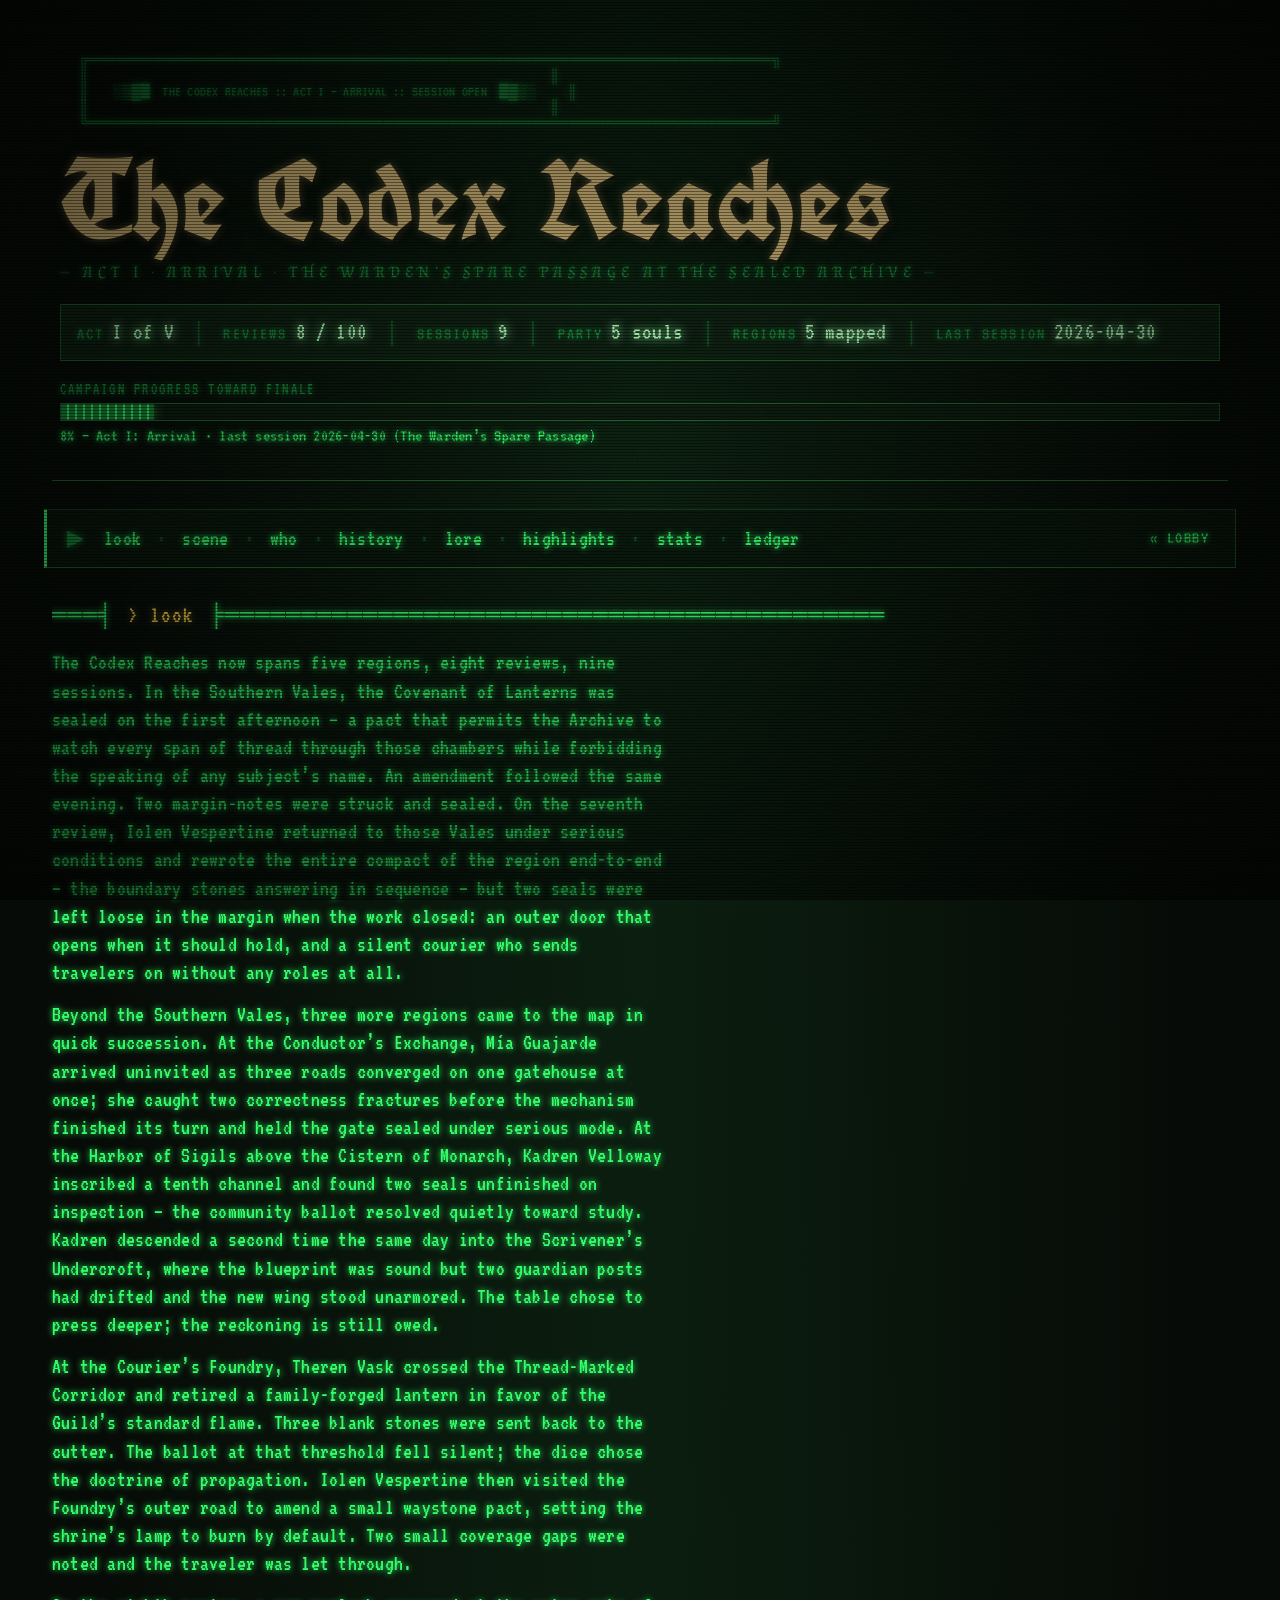
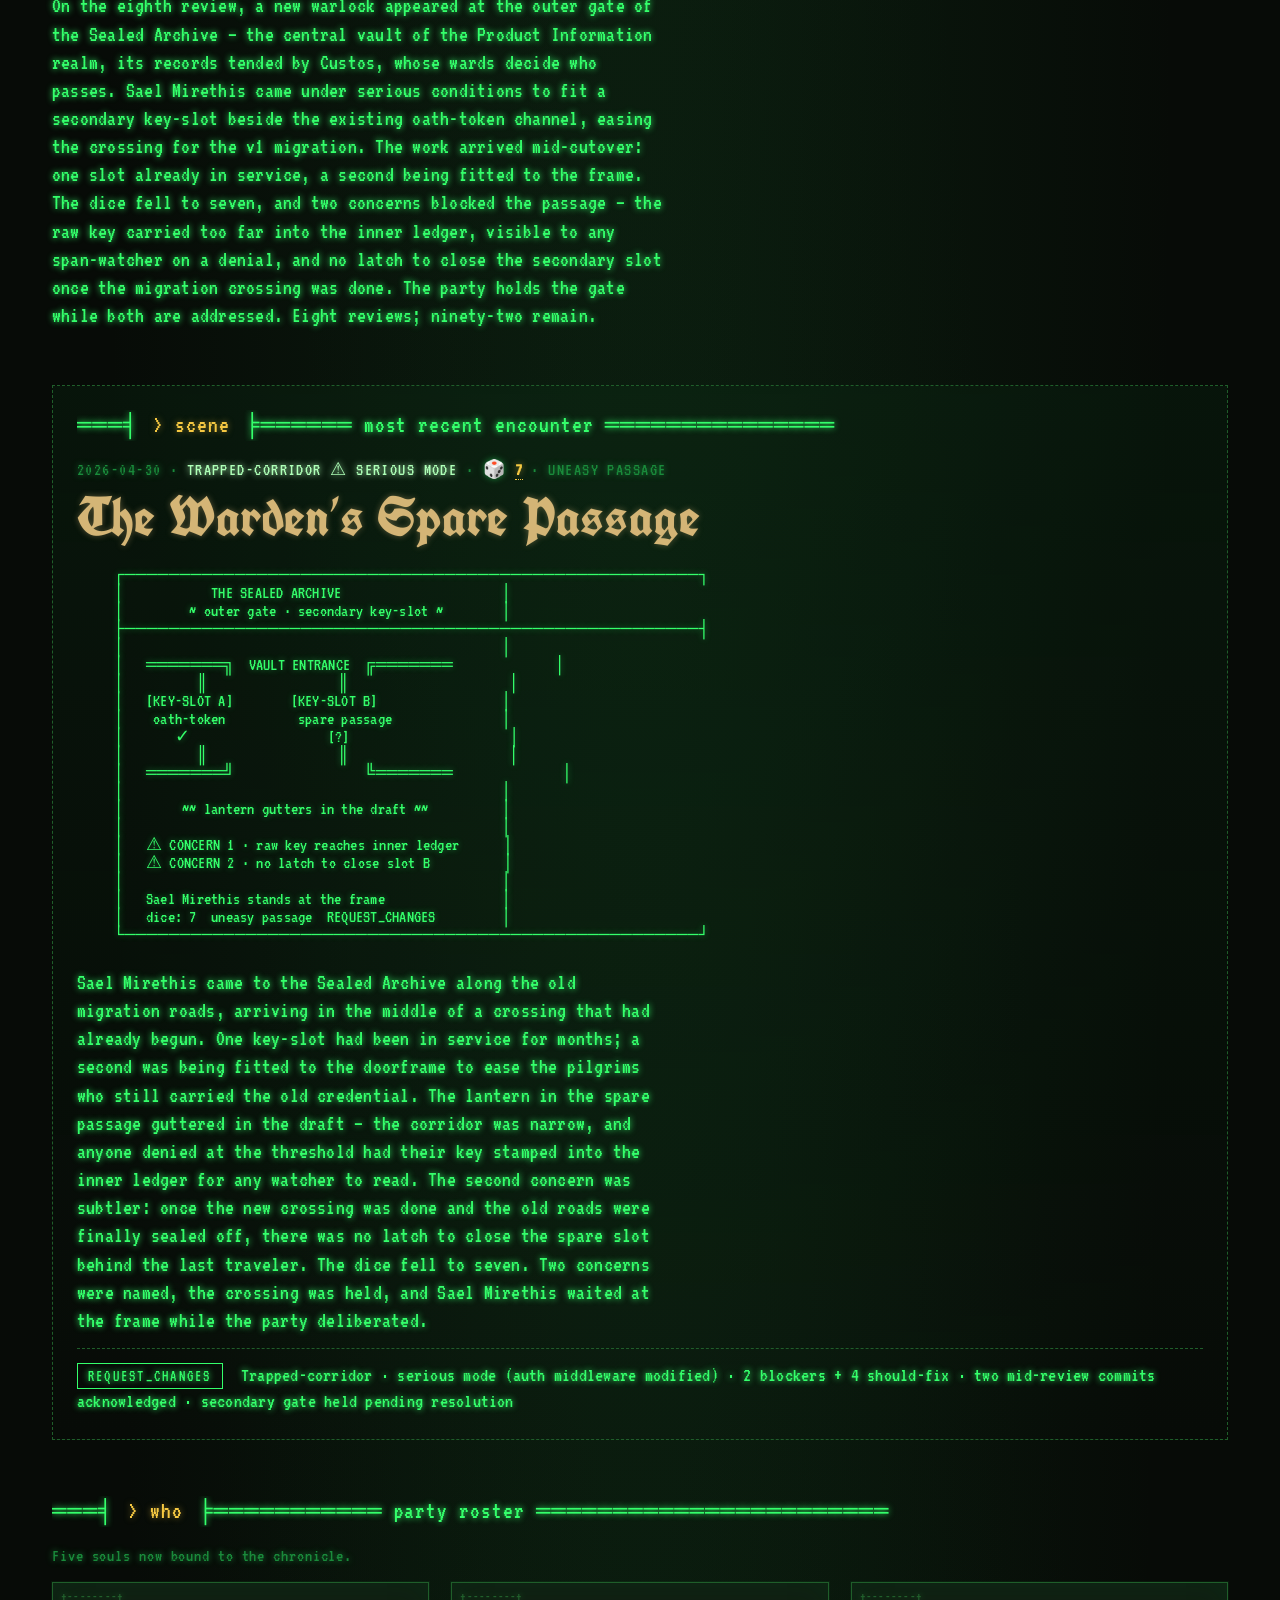
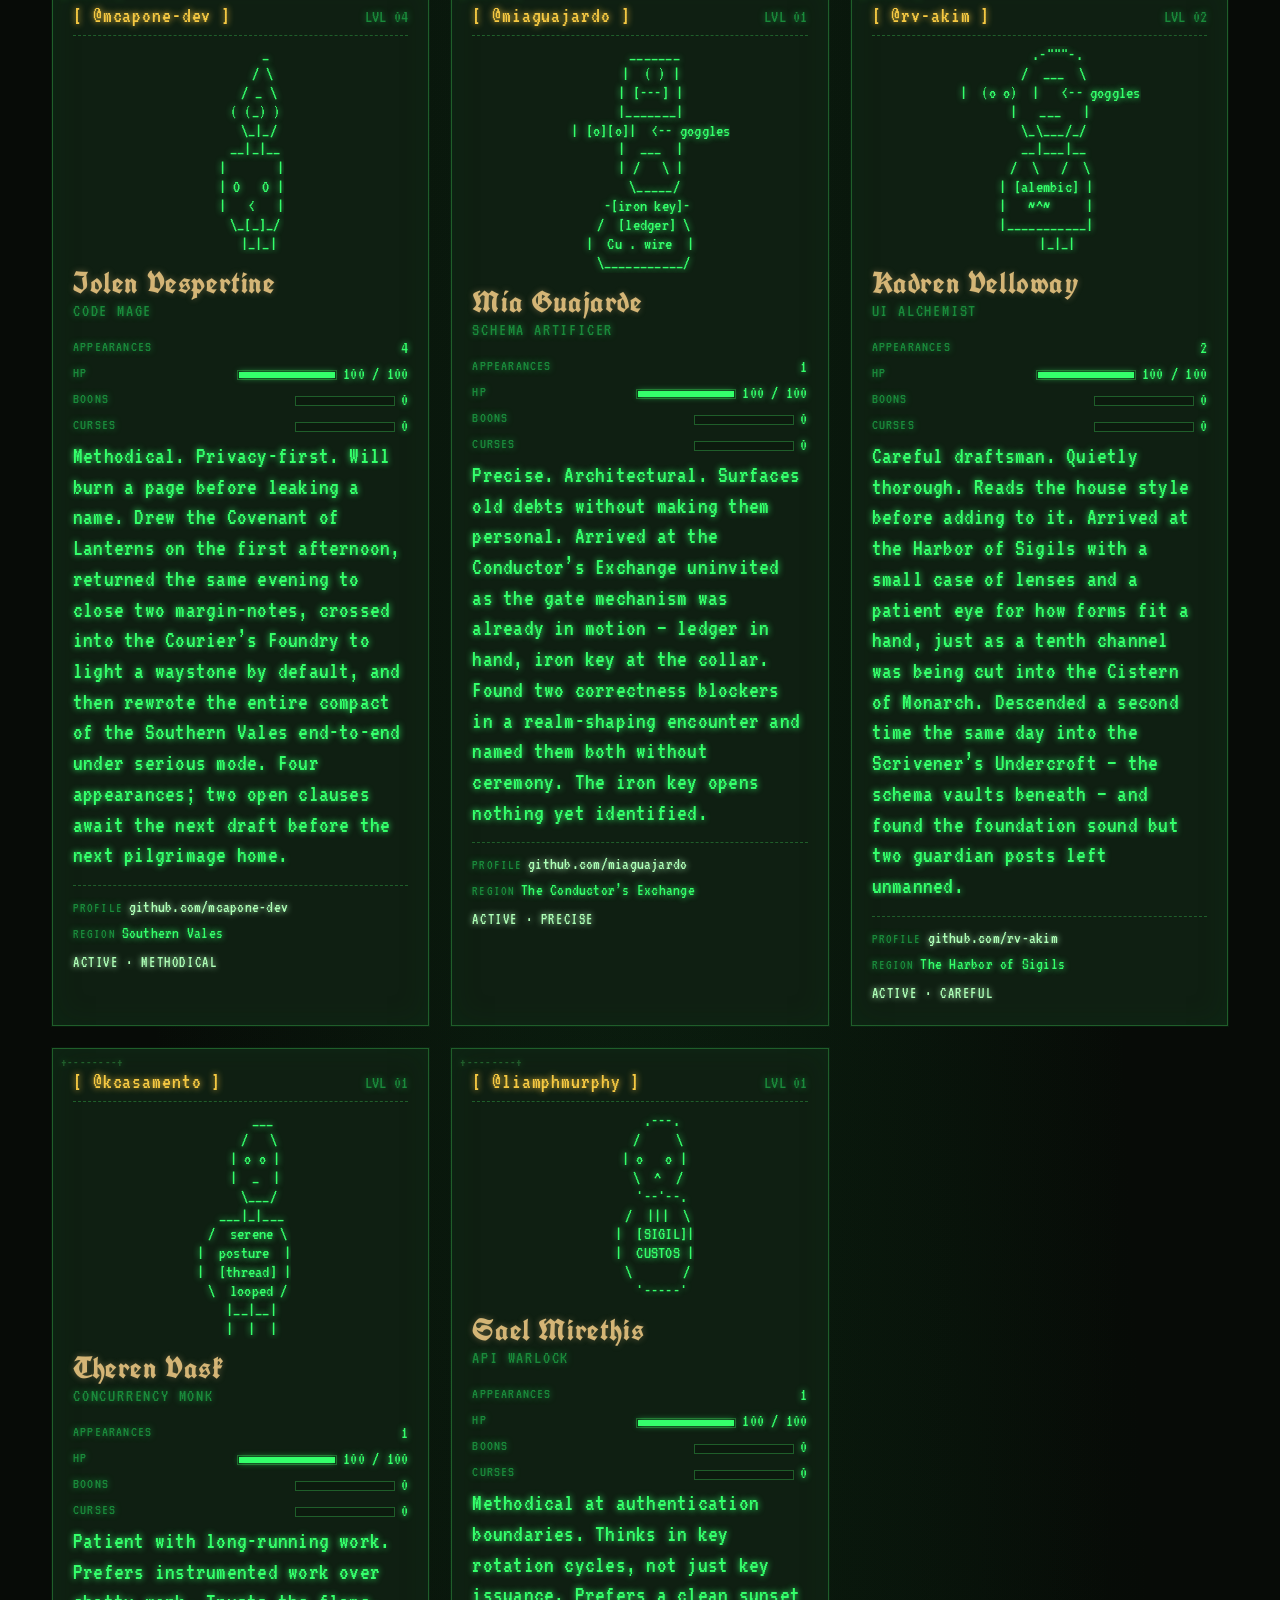
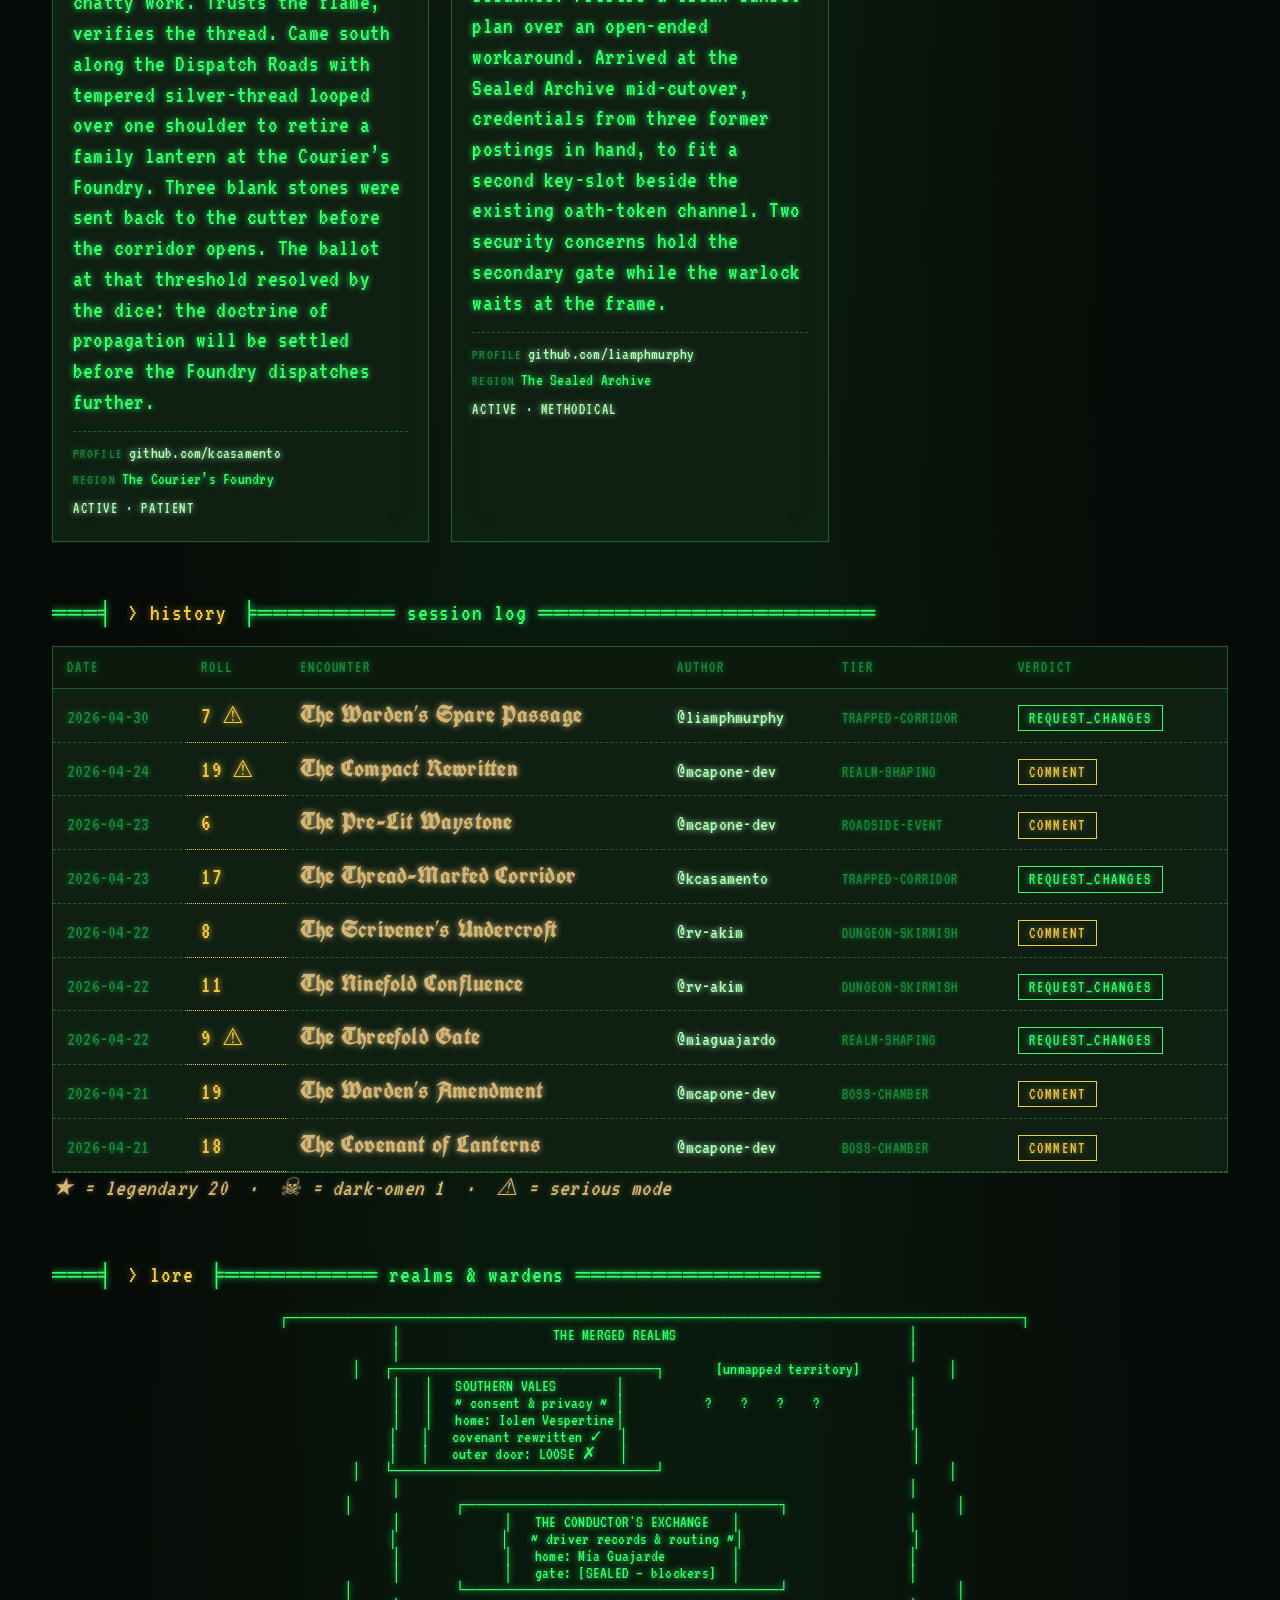
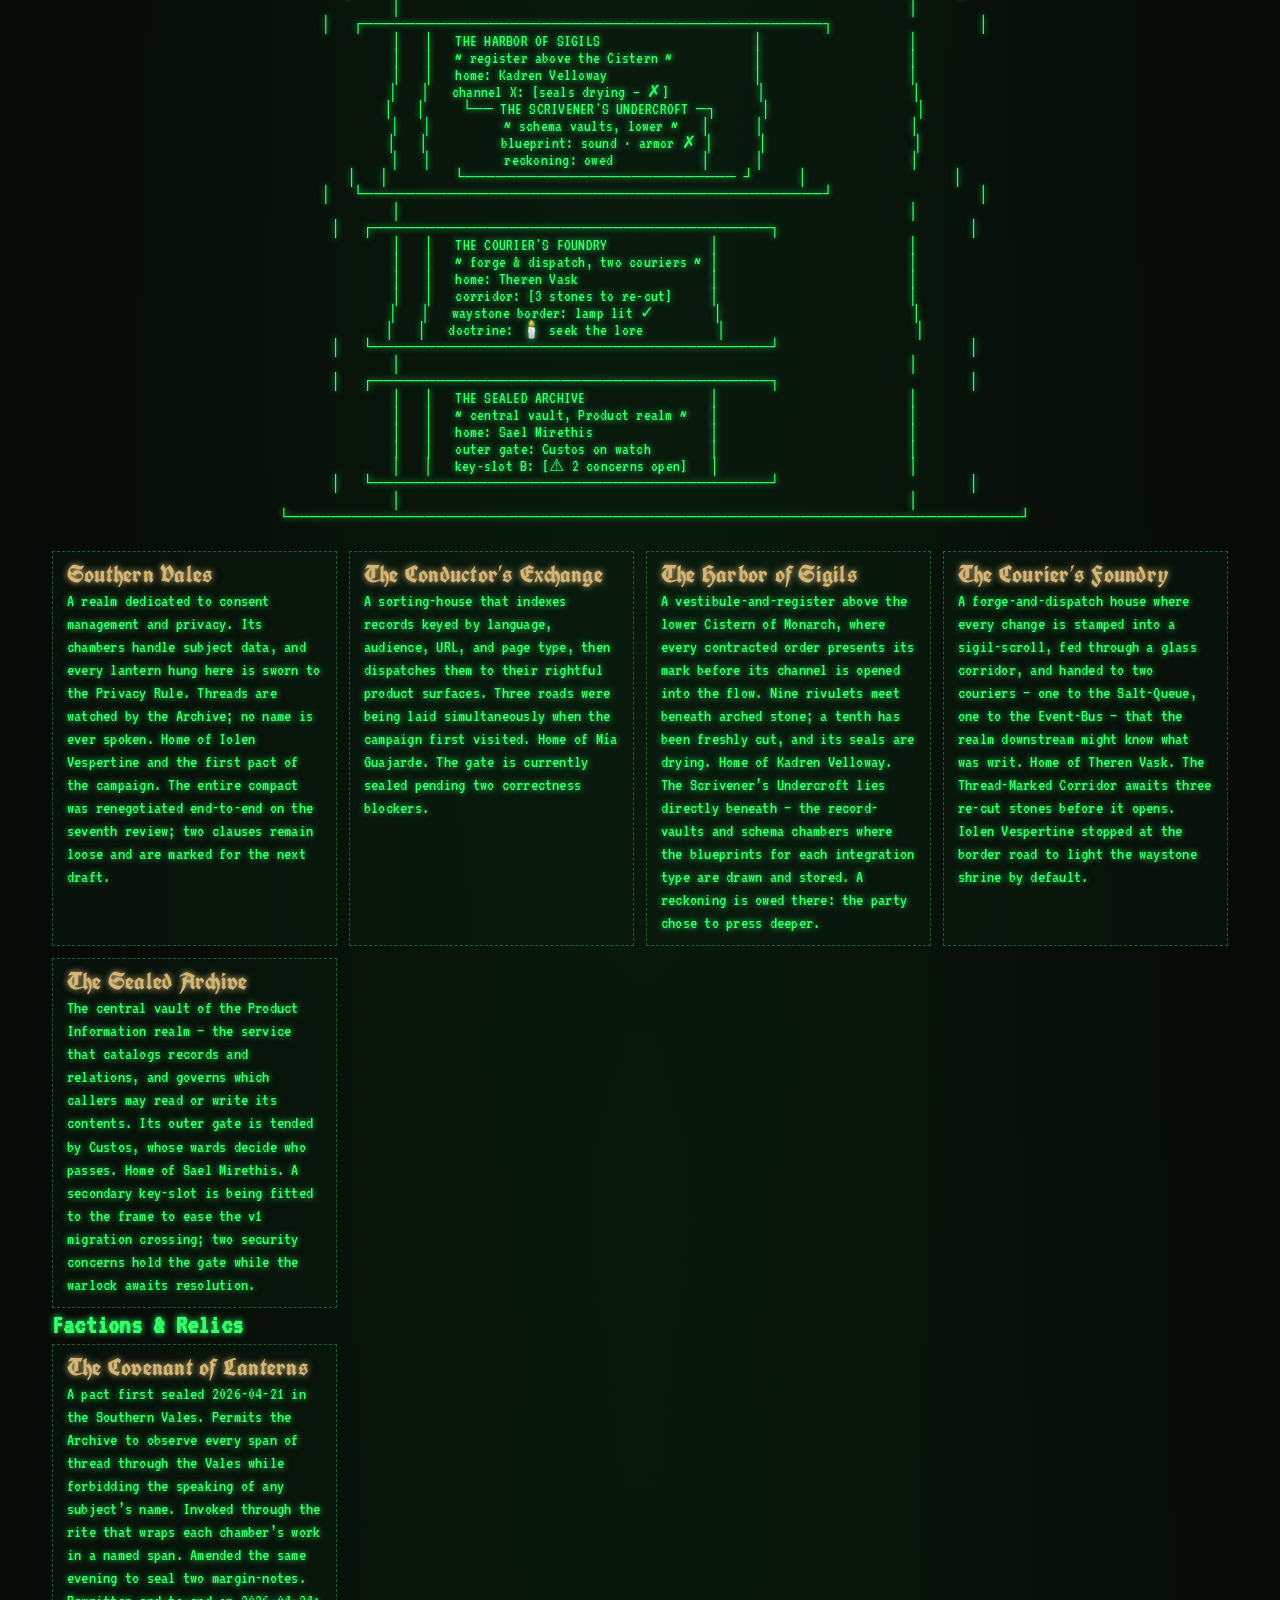
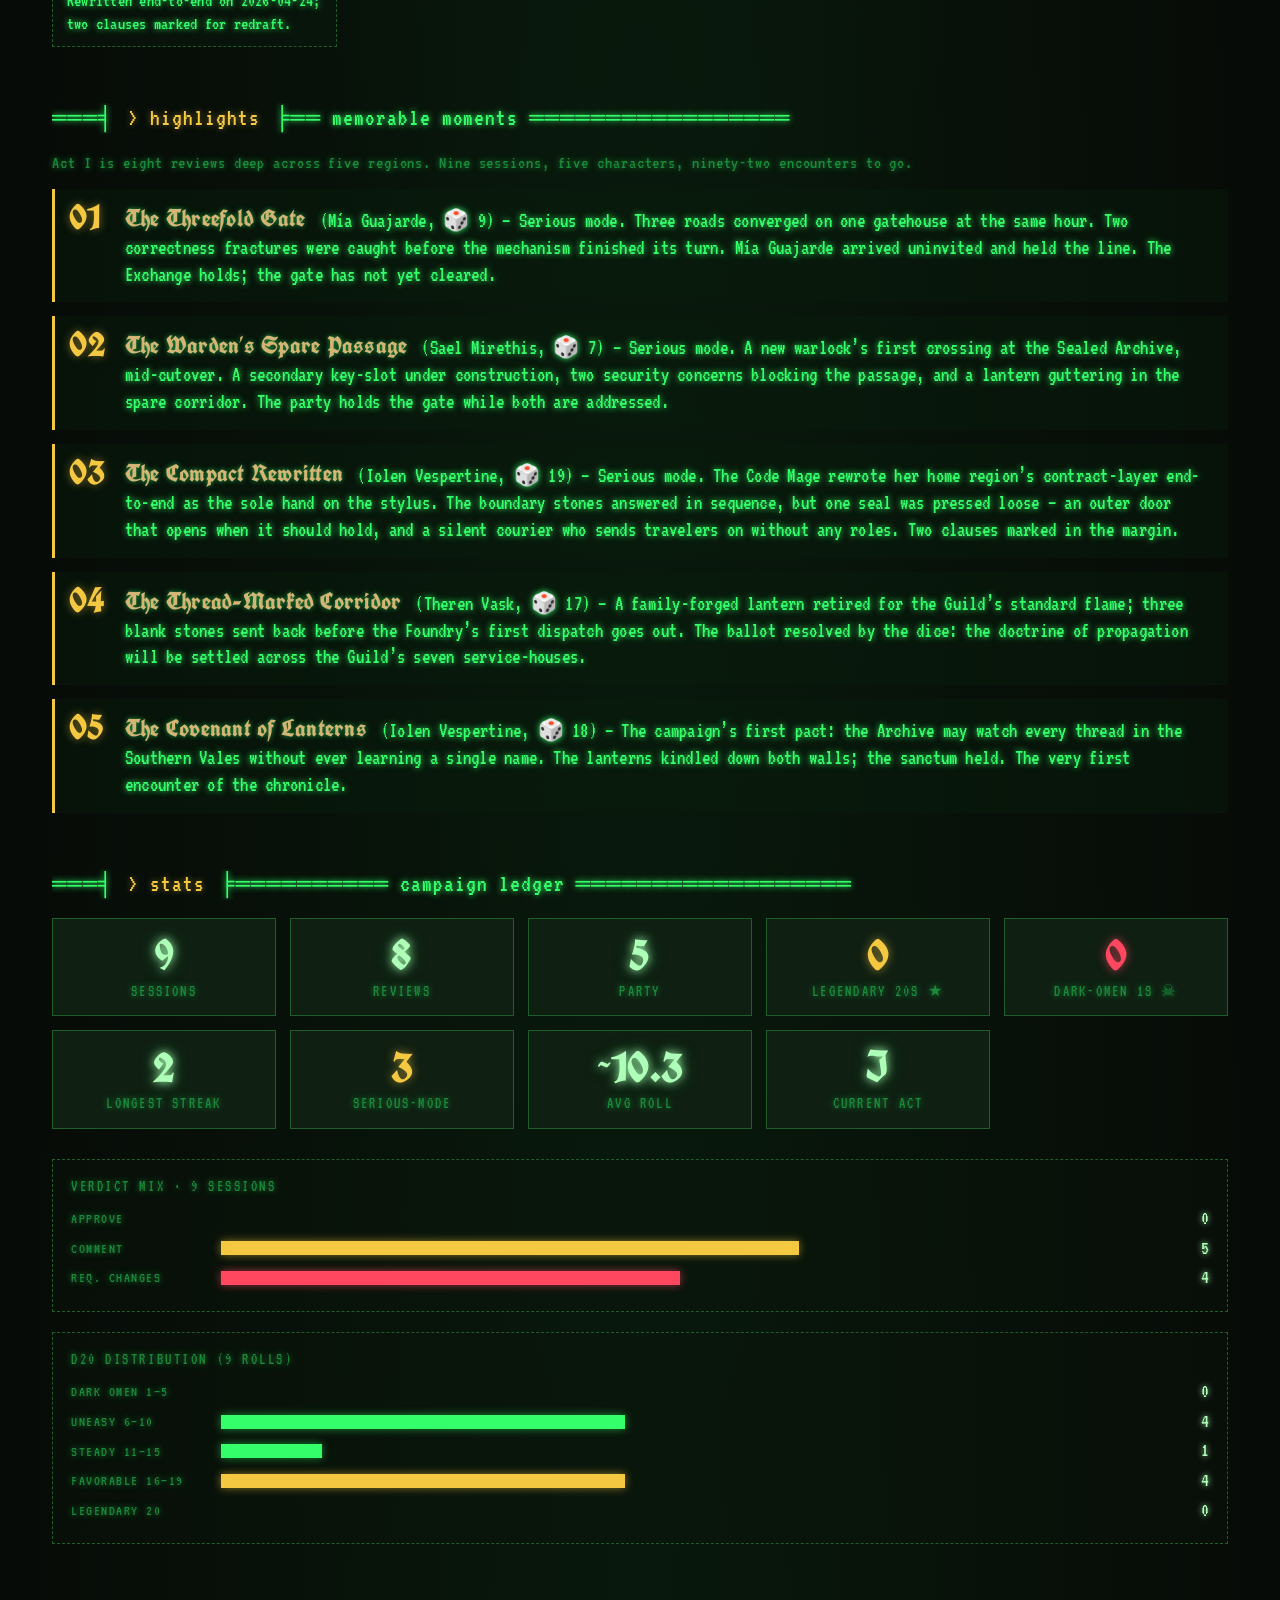
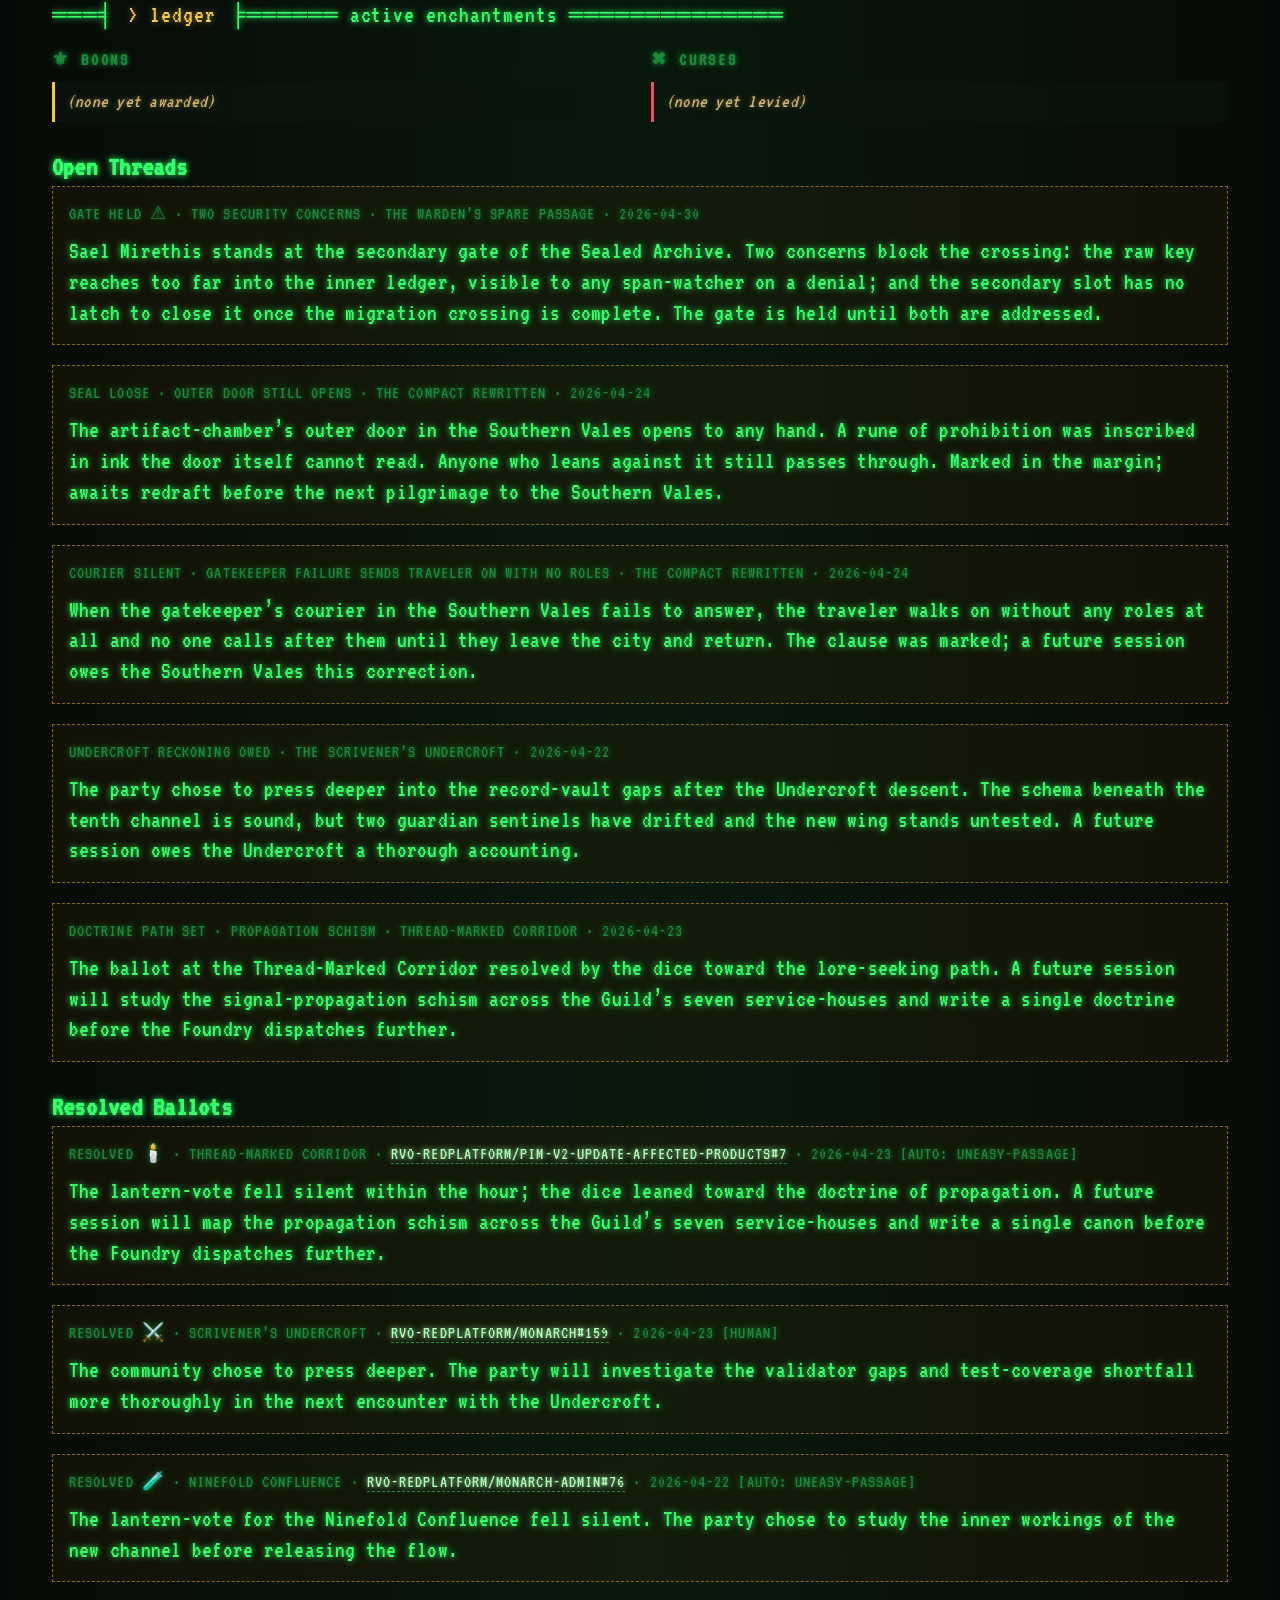
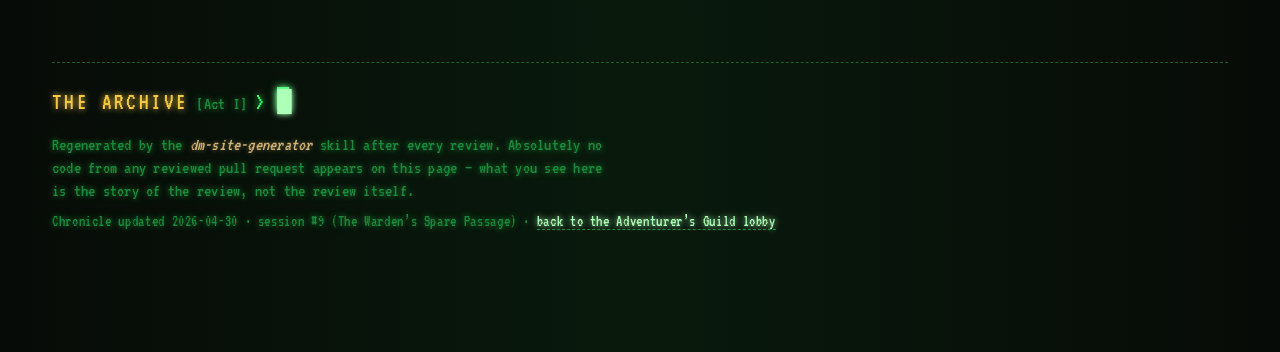
==== commit a58d8302: "chronicle: regenerate the-codex-reaches + lobby (2026-04-30T00:00:00Z)" ====
--- a/campaigns/the-codex-reaches/index.html
+++ b/campaigns/the-codex-reaches/index.html
@@ -23,28 +23,28 @@
    ╚══════════════════════════════════════════════════════════════════════════╝</pre>
 
       <h1 class="banner-title tome">The Codex Reaches</h1>
-      <p class="banner-sub">&mdash; act I · arrival · the compact rewritten at the Southern Vales &mdash;</p>
+      <p class="banner-sub">&mdash; act I · arrival · the warden&rsquo;s spare passage at the Sealed Archive &mdash;</p>
 
       <div class="statusbar" role="status" aria-label="Campaign status">
         <span class="stat"><span class="stat-label">ACT</span> <span class="stat-val">I of V</span></span>
         <span class="sep">│</span>
-        <span class="stat"><span class="stat-label">REVIEWS</span> <span class="stat-val">7 / 100</span></span>
+        <span class="stat"><span class="stat-label">REVIEWS</span> <span class="stat-val">8 / 100</span></span>
         <span class="sep">│</span>
-        <span class="stat"><span class="stat-label">SESSIONS</span> <span class="stat-val">8</span></span>
+        <span class="stat"><span class="stat-label">SESSIONS</span> <span class="stat-val">9</span></span>
         <span class="sep">│</span>
-        <span class="stat"><span class="stat-label">PARTY</span> <span class="stat-val">4 souls</span></span>
+        <span class="stat"><span class="stat-label">PARTY</span> <span class="stat-val">5 souls</span></span>
         <span class="sep">│</span>
-        <span class="stat"><span class="stat-label">REGIONS</span> <span class="stat-val">4 mapped</span></span>
+        <span class="stat"><span class="stat-label">REGIONS</span> <span class="stat-val">5 mapped</span></span>
         <span class="sep">│</span>
-        <span class="stat"><span class="stat-label">LAST SESSION</span> <span class="stat-val">2026-04-24</span></span>
+        <span class="stat"><span class="stat-label">LAST SESSION</span> <span class="stat-val">2026-04-30</span></span>
       </div>
 
       <div class="progress-bar" aria-hidden="true">
         <div class="progress-label">Campaign progress toward finale</div>
         <div class="progress-track">
-          <div class="progress-fill" style="width: 7%"></div>
-        </div>
-        <div class="progress-text">7% &mdash; Act I: Arrival &middot; last session 2026-04-24 (The Compact Rewritten)</div>
+          <div class="progress-fill" style="width: 8%"></div>
+        </div>
+        <div class="progress-text">8% &mdash; Act I: Arrival &middot; last session 2026-04-30 (The Warden&rsquo;s Spare Passage)</div>
       </div>
     </header>
 
@@ -76,47 +76,45 @@
         <h2 class="section-title">═══╡ <span class="cmd">&gt; look</span> ╞═══════════════════════════════════════════</h2>
         <div class="look-body">
           <p class="typed" data-delay="100">
-            The Codex Reaches now spans four regions, seven reviews, eight sessions. In the Southern Vales,
-            the Covenant of Lanterns was sealed on the first afternoon &mdash; a pact that permits the Archive
-            to watch every span of thread through those chambers while forbidding the speaking of any
-            subject&rsquo;s name. The same evening, Iolen Vespertine returned with fresh red wax and struck
-            through both margin-notes. The sanctum holds. One thread lingers in waiting: the watching rites
-            still lack their unit of proof.
+            The Codex Reaches now spans five regions, eight reviews, nine sessions. In the Southern
+            Vales, the Covenant of Lanterns was sealed on the first afternoon &mdash; a pact that permits
+            the Archive to watch every span of thread through those chambers while forbidding the
+            speaking of any subject&rsquo;s name. An amendment followed the same evening. Two margin-notes
+            were struck and sealed. On the seventh review, Iolen Vespertine returned to those Vales
+            under serious conditions and rewrote the entire compact of the region end-to-end &mdash; the
+            boundary stones answering in sequence &mdash; but two seals were left loose in the margin when
+            the work closed: an outer door that opens when it should hold, and a silent courier who
+            sends travelers on without any roles at all.
           </p>
           <p class="typed" data-delay="700">
-            The second region is the Conductor&rsquo;s Exchange &mdash; a sorting-house where records are indexed
-            by tongue and audience and dispatched to their rightful product surfaces. Three roads arrived
-            at the gatehouse at the same hour. Mía Guajarde reached the Exchange uninvited, ledger in
-            hand and an iron key at her collar that opens nothing yet identified. She found the fractures
-            in the gate mechanism before they widened, named two correctness blockers without ceremony,
-            and held the line in serious mode. The Exchange holds; the gate has not yet cleared.
+            Beyond the Southern Vales, three more regions came to the map in quick succession. At the
+            Conductor&rsquo;s Exchange, Mía Guajarde arrived uninvited as three roads converged on one
+            gatehouse at once; she caught two correctness fractures before the mechanism finished its
+            turn and held the gate sealed under serious mode. At the Harbor of Sigils above the Cistern
+            of Monarch, Kadren Velloway inscribed a tenth channel and found two seals unfinished on
+            inspection &mdash; the community ballot resolved quietly toward study. Kadren descended a second
+            time the same day into the Scrivener&rsquo;s Undercroft, where the blueprint was sound but two
+            guardian posts had drifted and the new wing stood unarmored. The table chose to press
+            deeper; the reckoning is still owed.
           </p>
           <p class="typed" data-delay="1400">
-            The third region sits above running water. At the Harbor of Sigils &mdash; a vestibule-and-register
-            above the lower Cistern of Monarch &mdash; Kadren Velloway cut a tenth channel into the old stone.
-            The masonry was clean, the seals were drying, and two of them proved unfinished on inspection.
-            A ballot opened at the Harbor resolved toward study; the community chose to examine the
-            underlying contract before touching the masonry again. Kadren descended a second time the same
-            day into the Scrivener&rsquo;s Undercroft, where the blueprint rang true but two guardian posts had
-            drifted, and the new wing stood without armor. The party chose to press deeper; a reckoning
-            is owed.
+            At the Courier&rsquo;s Foundry, Theren Vask crossed the Thread-Marked Corridor and retired a
+            family-forged lantern in favor of the Guild&rsquo;s standard flame. Three blank stones were sent
+            back to the cutter. The ballot at that threshold fell silent; the dice chose the doctrine
+            of propagation. Iolen Vespertine then visited the Foundry&rsquo;s outer road to amend a small
+            waystone pact, setting the shrine&rsquo;s lamp to burn by default. Two small coverage gaps were
+            noted and the traveler was let through.
           </p>
           <p class="typed" data-delay="2100">
-            At the Courier&rsquo;s Foundry, Theren Vask crossed the Thread-Marked Corridor to retire a family-forged
-            lantern in favor of the Guild&rsquo;s standard flame. Three blank stones were sent back to the cutter.
-            The ballot that stood at that threshold fell silent; the dice chose the doctrine of propagation.
-            Iolen Vespertine then visited the Foundry&rsquo;s outer road to amend a small waystone pact, setting
-            the shrine&rsquo;s lamp to burn by default. Two small coverage gaps were noted and the traveler was
-            let through.
-          </p>
-          <p class="typed" data-delay="2800">
-            Most recently, Iolen Vespertine returned to her home region of the Southern Vales under serious
-            mode &mdash; the entire covenant between the Archive and its outposts renegotiated from its first
-            word, the Code Mage the sole hand on the stylus. The boundary stones answered in sequence under
-            a roll of 19, but the session did not close clean: one seal was pressed with a hand too loose.
-            The artifact-chamber&rsquo;s outer door still opens when it should not, and the gatekeeper&rsquo;s courier,
-            when silent, sends the traveler on without any roles at all. Two clauses were marked in the margin
-            to be redrafted before the next pilgrimage. Seven reviews; ninety-three remain.
+            On the eighth review, a new warlock appeared at the outer gate of the Sealed Archive &mdash;
+            the central vault of the Product Information realm, its records tended by Custos, whose
+            wards decide who passes. Sael Mirethis came under serious conditions to fit a secondary
+            key-slot beside the existing oath-token channel, easing the crossing for the v1 migration.
+            The work arrived mid-cutover: one slot already in service, a second being fitted to the
+            frame. The dice fell to seven, and two concerns blocked the passage &mdash; the raw key carried
+            too far into the inner ledger, visible to any span-watcher on a denial, and no latch to
+            close the secondary slot once the migration crossing was done. The party holds the gate
+            while both are addressed. Eight reviews; ninety-two remain.
           </p>
         </div>
       </section>
@@ -125,61 +123,58 @@
       <section id="scene" class="section scene">
         <h2 class="section-title">═══╡ <span class="cmd">&gt; scene</span> ╞══════ most recent encounter ═══════════════</h2>
         <p class="scene-meta">
-          <span class="date">2026-04-24</span> &middot;
-          <span class="tier">realm-shaping ⚠ serious mode</span> &middot;
-          🎲 <span class="roll" data-dice="19">19</span> &middot;
-          <span class="band">favorable momentum</span>
+          <span class="date">2026-04-30</span> &middot;
+          <span class="tier">trapped-corridor ⚠ serious mode</span> &middot;
+          🎲 <span class="roll" data-dice="7">7</span> &middot;
+          <span class="band">uneasy passage</span>
         </p>
-        <h3 class="scene-title">The Compact Rewritten</h3>
+        <h3 class="scene-title">The Warden&rsquo;s Spare Passage</h3>
 
         <pre class="ascii-scene" aria-hidden="true">
-          ╔══════════════════════════════════════════════════════╗
-          ║    THE COMPACT REWRITTEN                             ║
-          ║    ~ Southern Vales · home-region realm-shaping ~   ║
-          ╟──────────────────────────────────────────────────────╢
-          ║                                                      ║
-          ║       . . . . . . . . . . . . . . . . . .           ║
-          ║         boundary stones glow in sequence             ║
-          ║       . . . . . . . . . . . . . . . . . .           ║
-          ║                                                      ║
-          ║    [STONE I]  [STONE II]  [STONE III]  [STONE IV]   ║
-          ║       ✓          ✓           ✓           ✓           ║
-          ║                                                      ║
-          ║    ┌─────────────────────────────────────────┐      ║
-          ║    │  COVENANT RENEGOTIATED end-to-end        │      ║
-          ║    │  Iolen Vespertine · sole hand · stylus   │      ║
-          ║    │  outer door: seal LOOSE ✗                │      ║
-          ║    │  courier silence: roles VOID ✗           │      ║
-          ║    └─────────────────────────────────────────┘      ║
-          ║                                                      ║
-          ║    dice: 19 · favorable momentum · COMMENT          ║
-          ╚══════════════════════════════════════════════════════╝</pre>
+     ┌────────────────────────────────────────────────────┐
+     │            THE SEALED ARCHIVE                      │
+     │         ~ outer gate · secondary key-slot ~        │
+     ├────────────────────────────────────────────────────┤
+     │                                                    │
+     │   ═══════╗  VAULT ENTRANCE  ╔═══════              │
+     │          ║                  ║                      │
+     │   [KEY-SLOT A]        [KEY-SLOT B]                 │
+     │    oath-token          spare passage               │
+     │       ✓                   [?]                      │
+     │          ║                  ║                      │
+     │   ═══════╝                  ╚═══════               │
+     │                                                    │
+     │        ~~ lantern gutters in the draft ~~          │
+     │                                                    │
+     │   ⚠ CONCERN 1 · raw key reaches inner ledger      │
+     │   ⚠ CONCERN 2 · no latch to close slot B          │
+     │                                                    │
+     │   Sael Mirethis stands at the frame                │
+     │   dice: 7  uneasy passage  REQUEST_CHANGES         │
+     └────────────────────────────────────────────────────┘</pre>
 
         <p class="scene-narration">
-          Iolen Vespertine returned to her home region of the Southern Vales and found the boundary stones
-          glowing in sequence, one after another, as if an ancient covenant etched into the bedrock were
-          being renegotiated from its very first word. She stood at the center of it: the only one who knew
-          which seals to press, and which to leave dark. This was a contract-layer realignment &mdash; the pact
-          between the Archive and its outposts rewritten end-to-end, with the Code Mage as the sole hand on
-          the stylus. The roll of 19 gave the party a clear foothold before the corridor shifted, but one
-          seal was pressed with a hand too loose. The artifact-chamber&rsquo;s outer door still opens when it
-          should not: a rune of prohibition inscribed in ink the door itself cannot read, so anyone who
-          leans against it still passes through. The gatekeeper&rsquo;s courier, when silent, sends the traveler
-          on without any roles at all, and no one calls after them until they leave the city and return.
-          The table let the traveler pass &mdash; it is the Mage&rsquo;s own chamber &mdash; but marked two clauses in
-          the margin to be redrafted before the next pilgrimage.
+          Sael Mirethis came to the Sealed Archive along the old migration roads, arriving in the
+          middle of a crossing that had already begun. One key-slot had been in service for months;
+          a second was being fitted to the doorframe to ease the pilgrims who still carried the
+          old credential. The lantern in the spare passage guttered in the draft &mdash; the corridor
+          was narrow, and anyone denied at the threshold had their key stamped into the inner
+          ledger for any watcher to read. The second concern was subtler: once the new crossing
+          was done and the old roads were finally sealed off, there was no latch to close the
+          spare slot behind the last traveler. The dice fell to seven. Two concerns were named,
+          the crossing was held, and Sael Mirethis waited at the frame while the party deliberated.
         </p>
         <p class="scene-outcome">
-          <span class="verdict-tag verdict-comment">COMMENT</span>
-          Home-region realm-shaping · 1 blocker + 7 should-fix + 5 nits · two open clauses marked ·
-          serious mode (auth paths substantially reworked) · self-review honored as COMMENT
+          <span class="verdict-tag verdict-request-changes">REQUEST_CHANGES</span>
+          Trapped-corridor · serious mode (auth middleware modified) · 2 blockers + 4 should-fix ·
+          two mid-review commits acknowledged · secondary gate held pending resolution
         </p>
       </section>
 
       <!-- ============================================================ WHO -->
       <section id="who" class="section">
         <h2 class="section-title">═══╡ <span class="cmd">&gt; who</span> ╞═══════════ party roster ═══════════════════════</h2>
-        <p class="section-hint">Four souls now bound to the chronicle.</p>
+        <p class="section-hint">Five souls now bound to the chronicle.</p>
 
         <div class="party-grid">
 
@@ -221,10 +216,10 @@
 
             <p class="char-bio">
               Methodical. Privacy-first. Will burn a page before leaking a name. Drew the Covenant of
-              Lanterns on the first afternoon, returned the same evening to close two margin-notes, then
-              crossed into the Courier&rsquo;s Foundry to light a waystone by default, and now has rewritten
-              the entire compact of the Southern Vales end-to-end under serious mode. Four appearances;
-              two open clauses await the next draft.
+              Lanterns on the first afternoon, returned the same evening to close two margin-notes, crossed
+              into the Courier&rsquo;s Foundry to light a waystone by default, and then rewrote the entire
+              compact of the Southern Vales end-to-end under serious mode. Four appearances; two open
+              clauses await the next draft before the next pilgrimage home.
             </p>
 
             <div class="char-footer">
@@ -275,7 +270,7 @@
               Precise. Architectural. Surfaces old debts without making them personal. Arrived at the
               Conductor&rsquo;s Exchange uninvited as the gate mechanism was already in motion &mdash; ledger in
               hand, iron key at the collar. Found two correctness blockers in a realm-shaping encounter
-              and named them both. The key opens nothing yet identified.
+              and named them both without ceremony. The iron key opens nothing yet identified.
             </p>
 
             <div class="char-footer">
@@ -325,8 +320,8 @@
               Careful draftsman. Quietly thorough. Reads the house style before adding to it. Arrived at
               the Harbor of Sigils with a small case of lenses and a patient eye for how forms fit a hand,
               just as a tenth channel was being cut into the Cistern of Monarch. Descended a second time
-              the same day into the Scrivener&rsquo;s Undercroft &mdash; where the schema beneath that channel
-              is kept &mdash; and found the foundation sound but two guardian posts left unmanned.
+              the same day into the Scrivener&rsquo;s Undercroft &mdash; the schema vaults beneath &mdash; and found
+              the foundation sound but two guardian posts left unmanned.
             </p>
 
             <div class="char-footer">
@@ -376,16 +371,66 @@
             <p class="char-bio">
               Patient with long-running work. Prefers instrumented work over chatty work. Trusts the
               flame, verifies the thread. Came south along the Dispatch Roads with tempered silver-thread
-              looped over one shoulder to retire a family lantern at the Courier&rsquo;s Foundry. The Guild&rsquo;s
-              standard flame is new to him; three blank stones were sent back to the cutter before the
-              corridor opens. The ballot that stood at the threshold resolved by the dice: the propagation
-              doctrine will be settled before the Foundry dispatches further.
+              looped over one shoulder to retire a family lantern at the Courier&rsquo;s Foundry. Three blank
+              stones were sent back to the cutter before the corridor opens. The ballot at that threshold
+              resolved by the dice: the doctrine of propagation will be settled before the Foundry
+              dispatches further.
             </p>
 
             <div class="char-footer">
               <div><span class="fkey">PROFILE</span><a href="https://github.com/kcasamento">github.com/kcasamento</a></div>
               <div><span class="fkey">REGION</span>The Courier&rsquo;s Foundry</div>
               <div class="char-status status-active">active · patient</div>
+            </div>
+          </article>
+
+          <!-- portrait-id: apiwarlock-01 -->
+          <article class="char-card">
+            <div class="char-header">
+              <span class="char-handle">[ @liamphmurphy ]</span>
+              <span class="char-lvl">LVL 01</span>
+            </div>
+            <div class="char-portrait" aria-hidden="true"><pre>
+      .---.
+     /     \
+    | o   o |
+     \  ^  /
+      '--'--.
+     /  |||  \
+    |  [SIGIL]|
+    |  CUSTOS |
+     \       /
+      '-----'
+</pre></div>
+            <div class="char-name tome">Sael Mirethis</div>
+            <div class="char-class">API Warlock</div>
+
+            <div class="stat-row"><span class="key">APPEARANCES</span><span class="val">1</span></div>
+            <div class="stat-row">
+              <span class="key">HP</span>
+              <span class="val"><span class="mini-bar" style="--pct: 100%"></span>100 / 100</span>
+            </div>
+            <div class="stat-row">
+              <span class="key">BOONS</span>
+              <span class="val"><span class="mini-bar amber" style="--pct: 0%"></span>0</span>
+            </div>
+            <div class="stat-row">
+              <span class="key">CURSES</span>
+              <span class="val"><span class="mini-bar danger" style="--pct: 0%"></span>0</span>
+            </div>
+
+            <p class="char-bio">
+              Methodical at authentication boundaries. Thinks in key rotation cycles, not just key
+              issuance. Prefers a clean sunset plan over an open-ended workaround. Arrived at the Sealed
+              Archive mid-cutover, credentials from three former postings in hand, to fit a second
+              key-slot beside the existing oath-token channel. Two security concerns hold the secondary
+              gate while the warlock waits at the frame.
+            </p>
+
+            <div class="char-footer">
+              <div><span class="fkey">PROFILE</span><a href="https://github.com/liamphmurphy">github.com/liamphmurphy</a></div>
+              <div><span class="fkey">REGION</span>The Sealed Archive</div>
+              <div class="char-status status-active">active · methodical</div>
             </div>
           </article>
 
@@ -409,6 +454,14 @@
             </thead>
             <tbody>
               <tr class="serious-mode-row">
+                <td class="col-date">2026-04-30</td>
+                <td class="col-roll" data-dice="7">7 ⚠</td>
+                <td class="col-title">The Warden&rsquo;s Spare Passage</td>
+                <td class="col-author"><a href="https://github.com/liamphmurphy">@liamphmurphy</a></td>
+                <td class="col-tier">trapped-corridor</td>
+                <td><span class="verdict-tag verdict-request-changes">REQUEST_CHANGES</span></td>
+              </tr>
+              <tr class="serious-mode-row">
                 <td class="col-date">2026-04-24</td>
                 <td class="col-roll" data-dice="19">19 ⚠</td>
                 <td class="col-title">The Compact Rewritten</td>
@@ -484,46 +537,52 @@
 
         <pre class="ascii-map" aria-hidden="true">
     ┌──────────────────────────────────────────────────────────────────────┐
-    │                     THE MERGED REALMS                                 │
-    │                                                                       │
-    │   ┌─────────────────────────┐       [unmapped territory]             │
-    │   │   SOUTHERN VALES        │                                        │
-    │   │   ~ consent &amp; privacy ~ │           ?    ?    ?    ?             │
-    │   │   home: Iolen Vespertine│                                        │
-    │   │   covenant rewritten ✓  │                                        │
-    │   │   outer door: LOOSE ✗   │                                        │
-    │   └─────────────────────────┘                                        │
-    │                                                                       │
-    │              ┌──────────────────────────────┐                        │
-    │              │   THE CONDUCTOR'S EXCHANGE   │                        │
-    │              │   ~ driver records &amp; routing ~│                        │
-    │              │   home: Mía Guajarde         │                        │
-    │              │   gate: [SEALED — blockers]  │                        │
-    │              └──────────────────────────────┘                        │
-    │                                                                       │
-    │   ┌────────────────────────────────────────────┐                     │
-    │   │   THE HARBOR OF SIGILS                     │                     │
-    │   │   ~ register above the Cistern ~           │                     │
-    │   │   home: Kadren Velloway                    │                     │
-    │   │   channel X: [seals drying — ✗]            │                     │
-    │   │                                            │                     │
-    │   │     └── THE SCRIVENER'S UNDERCROFT ──┐     │                     │
-    │   │          ~ schema vaults, lower ~    │     │                     │
-    │   │          blueprint: sound · armor: ✗ │     │                     │
-    │   │          guardians: 2 drifted        │     │                     │
-    │   │          reckoning: owed             │     │                     │
-    │   │         └─────────────────────────── ┘     │                     │
-    │   └────────────────────────────────────────────┘                     │
-    │                                                                       │
-    │   ┌──────────────────────────────────────┐                           │
-    │   │   THE COURIER'S FOUNDRY              │                           │
-    │   │   ~ forge &amp; dispatch, two couriers ~ │                           │
-    │   │   home: Theren Vask                  │                           │
-    │   │   corridor: [3 stones to re-cut]     │                           │
-    │   │   waystone border: lamp lit ✓        │                           │
-    │   │   doctrine: 🕯️ seek the lore          │                           │
-    │   └──────────────────────────────────────┘                           │
-    │                                                                       │
+    │                     THE MERGED REALMS                                │
+    │                                                                      │
+    │   ┌─────────────────────────┐       [unmapped territory]            │
+    │   │   SOUTHERN VALES        │                                       │
+    │   │   ~ consent &amp; privacy ~ │           ?    ?    ?    ?            │
+    │   │   home: Iolen Vespertine│                                       │
+    │   │   covenant rewritten ✓  │                                       │
+    │   │   outer door: LOOSE ✗   │                                       │
+    │   └─────────────────────────┘                                       │
+    │                                                                      │
+    │              ┌──────────────────────────────┐                       │
+    │              │   THE CONDUCTOR'S EXCHANGE   │                       │
+    │              │   ~ driver records &amp; routing ~│                       │
+    │              │   home: Mía Guajarde         │                       │
+    │              │   gate: [SEALED — blockers]  │                       │
+    │              └──────────────────────────────┘                       │
+    │                                                                      │
+    │   ┌────────────────────────────────────────────┐                    │
+    │   │   THE HARBOR OF SIGILS                     │                    │
+    │   │   ~ register above the Cistern ~           │                    │
+    │   │   home: Kadren Velloway                    │                    │
+    │   │   channel X: [seals drying — ✗]            │                    │
+    │   │     └── THE SCRIVENER'S UNDERCROFT ─┐      │                    │
+    │   │          ~ schema vaults, lower ~   │      │                    │
+    │   │          blueprint: sound · armor ✗ │      │                    │
+    │   │          reckoning: owed            │      │                    │
+    │   │         └────────────────────────── ┘      │                    │
+    │   └────────────────────────────────────────────┘                    │
+    │                                                                      │
+    │   ┌──────────────────────────────────────┐                          │
+    │   │   THE COURIER'S FOUNDRY              │                          │
+    │   │   ~ forge &amp; dispatch, two couriers ~ │                          │
+    │   │   home: Theren Vask                  │                          │
+    │   │   corridor: [3 stones to re-cut]     │                          │
+    │   │   waystone border: lamp lit ✓        │                          │
+    │   │   doctrine: 🕯️ seek the lore          │                          │
+    │   └──────────────────────────────────────┘                          │
+    │                                                                      │
+    │   ┌──────────────────────────────────────┐                          │
+    │   │   THE SEALED ARCHIVE                 │                          │
+    │   │   ~ central vault, Product realm ~   │                          │
+    │   │   home: Sael Mirethis                │                          │
+    │   │   outer gate: Custos on watch        │                          │
+    │   │   key-slot B: [⚠ 2 concerns open]   │                          │
+    │   └──────────────────────────────────────┘                          │
+    │                                                                      │
     └──────────────────────────────────────────────────────────────────────┘</pre>
 
         <ul class="lore-list">
@@ -537,15 +596,15 @@
           </li>
           <li>
             <span class="region">The Harbor of Sigils</span>
-            <div class="lore-note">A vestibule-and-register above the lower Cistern of Monarch, where every contracted order presents its mark before its channel is opened into the flow. Nine rivulets meet beneath arched stone; a tenth has been freshly cut, and its seals are drying. Home of Kadren Velloway.</div>
-          </li>
-          <li>
-            <span class="region">The Scrivener&rsquo;s Undercroft</span>
-            <div class="lore-note">The record-vaults and schema chambers beneath the Harbor of Sigils, where the blueprints for each integration type are drawn and stored. Kadren Velloway descended here on the same day as the Ninefold Confluence. The blueprint for the new integration type rings true; two guardian posts had drifted, and no test armor was found on the new wing. A reckoning is owed &mdash; the party chose to press deeper.</div>
+            <div class="lore-note">A vestibule-and-register above the lower Cistern of Monarch, where every contracted order presents its mark before its channel is opened into the flow. Nine rivulets meet beneath arched stone; a tenth has been freshly cut, and its seals are drying. Home of Kadren Velloway. The Scrivener&rsquo;s Undercroft lies directly beneath — the record-vaults and schema chambers where the blueprints for each integration type are drawn and stored. A reckoning is owed there: the party chose to press deeper.</div>
           </li>
           <li>
             <span class="region">The Courier&rsquo;s Foundry</span>
-            <div class="lore-note">A forge-and-dispatch house where every change is stamped into a sigil-scroll, fed through a glass corridor, and handed to two couriers &mdash; one to the Salt-Queue, one to the Event-Bus &mdash; that the realm downstream might know what was writ. Home of Theren Vask. The Thread-Marked Corridor awaits three re-cut stones before it opens. Iolen Vespertine stopped at the border road to light the waystone shrine by default.</div>
+            <div class="lore-note">A forge-and-dispatch house where every change is stamped into a sigil-scroll, fed through a glass corridor, and handed to two couriers — one to the Salt-Queue, one to the Event-Bus — that the realm downstream might know what was writ. Home of Theren Vask. The Thread-Marked Corridor awaits three re-cut stones before it opens. Iolen Vespertine stopped at the border road to light the waystone shrine by default.</div>
+          </li>
+          <li>
+            <span class="region">The Sealed Archive</span>
+            <div class="lore-note">The central vault of the Product Information realm — the service that catalogs records and relations, and governs which callers may read or write its contents. Its outer gate is tended by Custos, whose wards decide who passes. Home of Sael Mirethis. A secondary key-slot is being fitted to the frame to ease the v1 migration crossing; two security concerns hold the gate while the warlock awaits resolution.</div>
           </li>
         </ul>
 
@@ -561,45 +620,45 @@
       <!-- ============================================================ HIGHLIGHTS -->
       <section id="highlights" class="section">
         <h2 class="section-title">═══╡ <span class="cmd">&gt; highlights</span> ╞══ memorable moments ═════════════════</h2>
-        <p class="section-hint">Act I is seven reviews deep across four regions. Eight sessions, four characters, ninety-three encounters to go.</p>
+        <p class="section-hint">Act I is eight reviews deep across five regions. Nine sessions, five characters, ninety-two encounters to go.</p>
         <ol class="highlights-list">
+          <li>
+            <strong>The Threefold Gate</strong>
+            (Mía Guajarde, 🎲 9) &mdash;
+            Serious mode. Three roads converged on one gatehouse at the same hour. Two correctness
+            fractures were caught before the mechanism finished its turn. Mía Guajarde arrived
+            uninvited and held the line. The Exchange holds; the gate has not yet cleared.
+          </li>
+          <li>
+            <strong>The Warden&rsquo;s Spare Passage</strong>
+            (Sael Mirethis, 🎲 7) &mdash;
+            Serious mode. A new warlock&rsquo;s first crossing at the Sealed Archive, mid-cutover.
+            A secondary key-slot under construction, two security concerns blocking the passage,
+            and a lantern guttering in the spare corridor. The party holds the gate while both
+            are addressed.
+          </li>
           <li>
             <strong>The Compact Rewritten</strong>
             (Iolen Vespertine, 🎲 19) &mdash;
-            Serious mode, home-region realm-shaping. The Code Mage rewrote the entire covenant between
-            the Archive and its outposts as the sole hand on the stylus. The boundary stones answered in
-            sequence, but one seal was pressed loose: an outer door that opens to any hand, and a gatekeeper
-            who, when silent, sends the traveler on without any roles at all. Two clauses marked in the margin;
-            ninety-three encounters remain.
-          </li>
-          <li>
-            <strong>The Threefold Gate</strong>
-            (Mía Guajarde, 🎲 9) &mdash;
-            Serious mode. Three roads converging on one gatehouse, two correctness blockers found before
-            anything passed through. Mía Guajarde arrived uninvited and caught the fractures before they
-            widened. The Exchange holds, but only barely.
-          </li>
-          <li>
-            <strong>The Ninefold Confluence</strong>
-            (Kadren Velloway, 🎲 11) &mdash;
-            A tenth channel was cut into the Cistern of Monarch beside the nine already flowing; the
-            masonry was clean, but two of the seals proved unfinished on inspection. The flow was not
-            released. A ballot opened at the Harbor; the community chose to study the sigils.
+            Serious mode. The Code Mage rewrote her home region&rsquo;s contract-layer end-to-end as
+            the sole hand on the stylus. The boundary stones answered in sequence, but one seal
+            was pressed loose &mdash; an outer door that opens when it should hold, and a silent
+            courier who sends travelers on without any roles. Two clauses marked in the margin.
           </li>
           <li>
             <strong>The Thread-Marked Corridor</strong>
             (Theren Vask, 🎲 17) &mdash;
-            A family-forged lantern retired for the Guild&rsquo;s standard flame; the corridor&rsquo;s footing was
-            favorable and the flame took cleanly. Three blank stones were sent back to the cutter before
-            the Foundry&rsquo;s first dispatch goes out. The ballot resolved by the dice: 🕯️ the doctrine of
-            propagation will be settled across the Guild&rsquo;s seven service-houses.
-          </li>
-          <li>
-            <strong>The Warden&rsquo;s Amendment</strong>
-            (Iolen Vespertine, 🎲 19) &mdash;
-            The same afternoon as the first pact, the scribe returned with fresh red wax and struck through
-            both margin-notes from the Covenant. The unpinned waystone was removed; the unnamed sigil now
-            has its proper title. A high-water roll for the campaign; the sanctum held.
+            A family-forged lantern retired for the Guild&rsquo;s standard flame; three blank stones
+            sent back before the Foundry&rsquo;s first dispatch goes out. The ballot resolved by the
+            dice: the doctrine of propagation will be settled across the Guild&rsquo;s seven
+            service-houses.
+          </li>
+          <li>
+            <strong>The Covenant of Lanterns</strong>
+            (Iolen Vespertine, 🎲 18) &mdash;
+            The campaign&rsquo;s first pact: the Archive may watch every thread in the Southern Vales
+            without ever learning a single name. The lanterns kindled down both walls; the
+            sanctum held. The very first encounter of the chronicle.
           </li>
         </ol>
       </section>
@@ -609,19 +668,19 @@
         <h2 class="section-title">═══╡ <span class="cmd">&gt; stats</span> ╞══════════ campaign ledger ══════════════════</h2>
 
         <div class="stats-grid">
-          <div class="stat-tile"><div class="tile-val">8</div><div class="tile-label">Sessions</div></div>
-          <div class="stat-tile"><div class="tile-val">7</div><div class="tile-label">Reviews</div></div>
-          <div class="stat-tile"><div class="tile-val">4</div><div class="tile-label">Party</div></div>
+          <div class="stat-tile"><div class="tile-val">9</div><div class="tile-label">Sessions</div></div>
+          <div class="stat-tile"><div class="tile-val">8</div><div class="tile-label">Reviews</div></div>
+          <div class="stat-tile"><div class="tile-val">5</div><div class="tile-label">Party</div></div>
           <div class="stat-tile"><div class="tile-val amber">0</div><div class="tile-label">Legendary 20s ★</div></div>
           <div class="stat-tile"><div class="tile-val danger">0</div><div class="tile-label">Dark-omen 1s ☠</div></div>
           <div class="stat-tile"><div class="tile-val">2</div><div class="tile-label">Longest streak</div></div>
-          <div class="stat-tile"><div class="tile-val amber">2</div><div class="tile-label">Serious-mode</div></div>
-          <div class="stat-tile"><div class="tile-val">13.0</div><div class="tile-label">Avg roll</div></div>
+          <div class="stat-tile"><div class="tile-val amber">3</div><div class="tile-label">Serious-mode</div></div>
+          <div class="stat-tile"><div class="tile-val">~10.3</div><div class="tile-label">Avg roll</div></div>
           <div class="stat-tile"><div class="tile-val">I</div><div class="tile-label">Current act</div></div>
         </div>
 
         <div class="verdict-chart">
-          <h3>Verdict mix &middot; 8 sessions</h3>
+          <h3>Verdict mix &middot; 9 sessions</h3>
           <div class="bar-row">
             <span class="bar-label">Approve</span>
             <span><span class="bar-fill" style="width: 0%"></span></span>
@@ -634,17 +693,17 @@
           </div>
           <div class="bar-row">
             <span class="bar-label">Req. changes</span>
-            <span><span class="bar-fill danger" style="width: 37%"></span></span>
-            <span class="bar-count">3</span>
+            <span><span class="bar-fill danger" style="width: 50%"></span></span>
+            <span class="bar-count">4</span>
           </div>
         </div>
 
         <div class="roll-distribution">
-          <h3>D20 distribution (8 rolls)</h3>
+          <h3>D20 distribution (9 rolls)</h3>
           <div class="bar-row"><span class="bar-label">dark omen 1–5</span><span><span class="bar-fill danger" style="width: 0%"></span></span><span class="bar-count">0</span></div>
-          <div class="bar-row"><span class="bar-label">uneasy 6–10</span><span><span class="bar-fill" style="width: 37%"></span></span><span class="bar-count">3</span></div>
-          <div class="bar-row"><span class="bar-label">steady 11–15</span><span><span class="bar-fill" style="width: 12%"></span></span><span class="bar-count">1</span></div>
-          <div class="bar-row"><span class="bar-label">favorable 16–19</span><span><span class="bar-fill amber" style="width: 50%"></span></span><span class="bar-count">4</span></div>
+          <div class="bar-row"><span class="bar-label">uneasy 6–10</span><span><span class="bar-fill" style="width: 44%"></span></span><span class="bar-count">4</span></div>
+          <div class="bar-row"><span class="bar-label">steady 11–15</span><span><span class="bar-fill" style="width: 11%"></span></span><span class="bar-count">1</span></div>
+          <div class="bar-row"><span class="bar-label">favorable 16–19</span><span><span class="bar-fill amber" style="width: 44%"></span></span><span class="bar-count">4</span></div>
           <div class="bar-row"><span class="bar-label">legendary 20</span><span><span class="bar-fill amber" style="width: 0%"></span></span><span class="bar-count">0</span></div>
         </div>
       </section>
@@ -671,62 +730,62 @@
         <h3 class="lore-subtitle" style="margin-top: 28px;">Open Threads</h3>
 
         <div class="unresolved-item">
+          <p class="unresolved-meta">GATE HELD ⚠ &middot; two security concerns &middot; The Warden&rsquo;s Spare Passage &middot; 2026-04-30</p>
+          <p>Sael Mirethis stands at the secondary gate of the Sealed Archive. Two concerns block the
+          crossing: the raw key reaches too far into the inner ledger, visible to any span-watcher on
+          a denial; and the secondary slot has no latch to close it once the migration crossing is
+          complete. The gate is held until both are addressed.</p>
+        </div>
+
+        <div class="unresolved-item" style="margin-top: 20px;">
           <p class="unresolved-meta">SEAL LOOSE &middot; outer door still opens &middot; The Compact Rewritten &middot; 2026-04-24</p>
-          <p>The artifact-chamber&rsquo;s outer door opens to any hand. A rune of prohibition was inscribed in
-          ink the door itself cannot read. Anyone who leans against it still passes through. Marked in
-          the margin; awaits redraft before the next pilgrimage to the Southern Vales.</p>
+          <p>The artifact-chamber&rsquo;s outer door in the Southern Vales opens to any hand. A rune of
+          prohibition was inscribed in ink the door itself cannot read. Anyone who leans against it
+          still passes through. Marked in the margin; awaits redraft before the next pilgrimage
+          to the Southern Vales.</p>
         </div>
 
         <div class="unresolved-item" style="margin-top: 20px;">
           <p class="unresolved-meta">COURIER SILENT &middot; gatekeeper failure sends traveler on with no roles &middot; The Compact Rewritten &middot; 2026-04-24</p>
-          <p>When the gatekeeper&rsquo;s courier fails to answer, the traveler walks on without any roles at all
-          and no one calls after them until they leave the city and return. The clause was marked; the
-          Mage&rsquo;s own chamber was the venue, so the table let the session pass. A future session owes
-          the Southern Vales this correction.</p>
-        </div>
-
-        <div class="unresolved-item" style="margin-top: 20px;">
-          <p class="unresolved-meta">THREAD IN MOTION &middot; the unwatched wards &middot; carried forward from The Warden&rsquo;s Amendment</p>
-          <p>The lanterns of the Covenant have been hung and amended, but none have yet been struck to test
-          whether they hold against a false flame. The next session may choose to fortify before pressing
-          onward.</p>
-        </div>
-
-        <div class="unresolved-item" style="margin-top: 20px;">
-          <p class="unresolved-meta">GATE SEALED &middot; two correctness blockers &middot; The Threefold Gate &middot; 2026-04-22</p>
-          <p>Two correctness blockers were named at the Conductor&rsquo;s Exchange during serious mode. One
-          concerns a dispatch parsed before its seal was verified; the other silently excludes non-English
-          records from preload. Both require targeted surgical correction before the gate will open.</p>
+          <p>When the gatekeeper&rsquo;s courier in the Southern Vales fails to answer, the traveler walks on
+          without any roles at all and no one calls after them until they leave the city and return.
+          The clause was marked; a future session owes the Southern Vales this correction.</p>
         </div>
 
         <div class="unresolved-item" style="margin-top: 20px;">
           <p class="unresolved-meta">UNDERCROFT RECKONING OWED &middot; The Scrivener&rsquo;s Undercroft &middot; 2026-04-22</p>
-          <p>The party chose to press deeper into the validator gaps after the Undercroft descent. The
-          sequence-pipeline schema is sound but two guardian sentinels have drifted and the new wing
-          stands untested. A future session owes the Undercroft a thorough accounting.</p>
+          <p>The party chose to press deeper into the record-vault gaps after the Undercroft descent. The
+          schema beneath the tenth channel is sound, but two guardian sentinels have drifted and the
+          new wing stands untested. A future session owes the Undercroft a thorough accounting.</p>
         </div>
 
         <div class="unresolved-item" style="margin-top: 20px;">
-          <p class="unresolved-meta">SEALS DRYING &middot; two unfinished vestibules &middot; The Ninefold Confluence &middot; 2026-04-22</p>
-          <p>At the Harbor of Sigils, a tenth channel was cut into the Cistern of Monarch beside the nine
-          already flowing. Two of the seals proved unfinished on inspection: an abstract vestibule that
-          promises nine doors and opens none, and a walker among the channels that cannot name the new
-          order when it meets it. The flow will not be released until both seals are recut.</p>
+          <p class="unresolved-meta">DOCTRINE PATH SET &middot; propagation schism &middot; Thread-Marked Corridor &middot; 2026-04-23</p>
+          <p>The ballot at the Thread-Marked Corridor resolved by the dice toward the lore-seeking path.
+          A future session will study the signal-propagation schism across the Guild&rsquo;s seven
+          service-houses and write a single doctrine before the Foundry dispatches further.</p>
         </div>
 
         <h3 class="lore-subtitle" style="margin-top: 28px;">Resolved Ballots</h3>
         <div class="unresolved-item">
           <p class="unresolved-meta">RESOLVED 🕯️ &middot; Thread-Marked Corridor &middot; <a href="https://github.com/rvo-redplatform/pim-v2-update-affected-products/pull/7">rvo-redplatform/pim-v2-update-affected-products#7</a> &middot; 2026-04-23 [auto: uneasy-passage]</p>
           <p>The lantern-vote fell silent within the hour; the dice leaned toward the doctrine of propagation.
-          A future session will study the W3C/B3 schism across the Guild&rsquo;s seven service-houses and write
-          a single canon before the Foundry dispatches further.</p>
+          A future session will map the propagation schism across the Guild&rsquo;s seven service-houses and
+          write a single canon before the Foundry dispatches further.</p>
         </div>
 
         <div class="unresolved-item" style="margin-top: 20px;">
           <p class="unresolved-meta">RESOLVED ⚔️ &middot; Scrivener&rsquo;s Undercroft &middot; <a href="https://github.com/rvo-redplatform/monarch/pull/159">rvo-redplatform/monarch#159</a> &middot; 2026-04-23 [human]</p>
-          <p>The community chose to press deeper. The party will investigate the validator gaps and test
-          coverage shortfall more thoroughly in the next encounter with the Undercroft.</p>
-        </div>
+          <p>The community chose to press deeper. The party will investigate the validator gaps and
+          test-coverage shortfall more thoroughly in the next encounter with the Undercroft.</p>
+        </div>
+
+        <div class="unresolved-item" style="margin-top: 20px;">
+          <p class="unresolved-meta">RESOLVED 🧪 &middot; Ninefold Confluence &middot; <a href="https://github.com/rvo-redplatform/monarch-admin/pull/76">rvo-redplatform/monarch-admin#76</a> &middot; 2026-04-22 [auto: uneasy-passage]</p>
+          <p>The lantern-vote for the Ninefold Confluence fell silent. The party chose to study the
+          inner workings of the new channel before releasing the flow.</p>
+        </div>
+
       </section>
 
     </main>
@@ -740,7 +799,7 @@
         request appears on this page &mdash; what you see here is the story of the review, not the review itself.
       </p>
       <p class="footer-legal">
-        Chronicle updated 2026-04-24 &middot; session #8 (The Compact Rewritten) &middot; <a href="../../">back to the Adventurer&rsquo;s Guild lobby</a>
+        Chronicle updated 2026-04-30 &middot; session #9 (The Warden&rsquo;s Spare Passage) &middot; <a href="../../">back to the Adventurer&rsquo;s Guild lobby</a>
       </p>
     </footer>
   </div>
